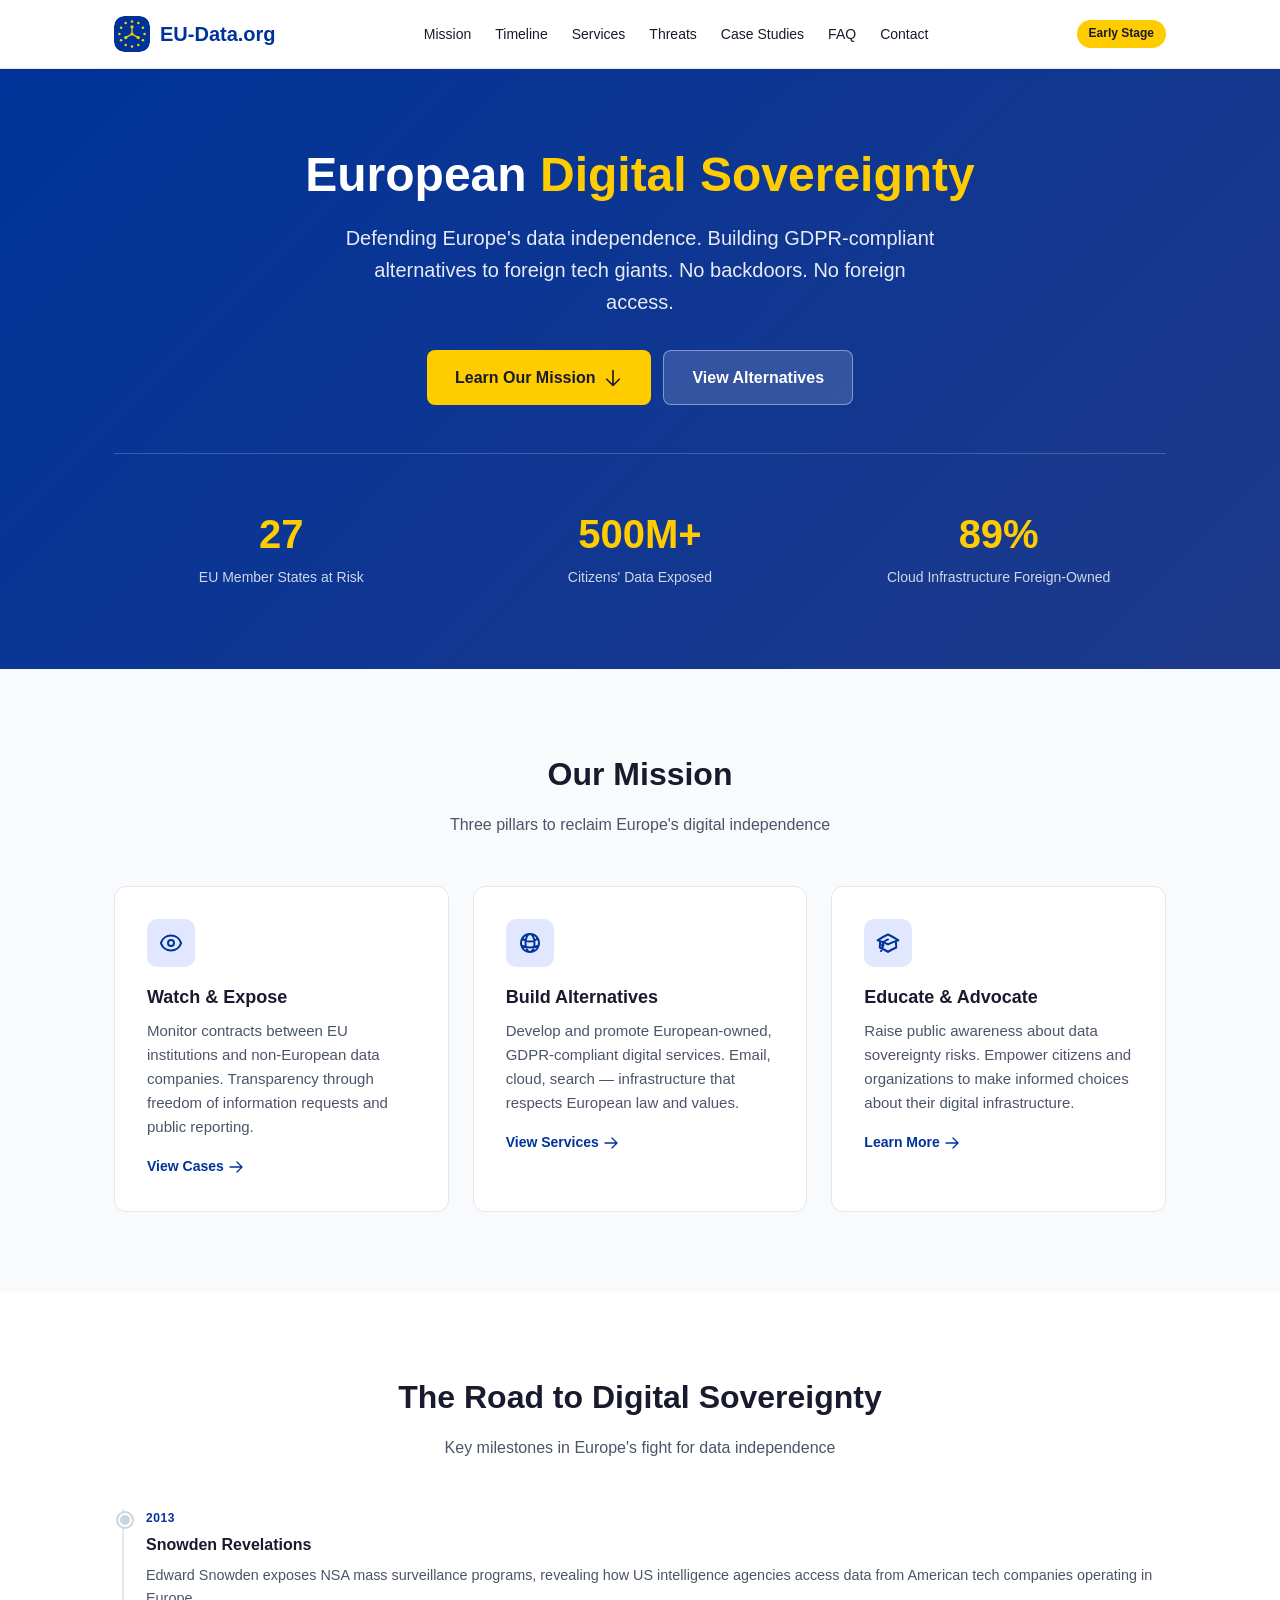
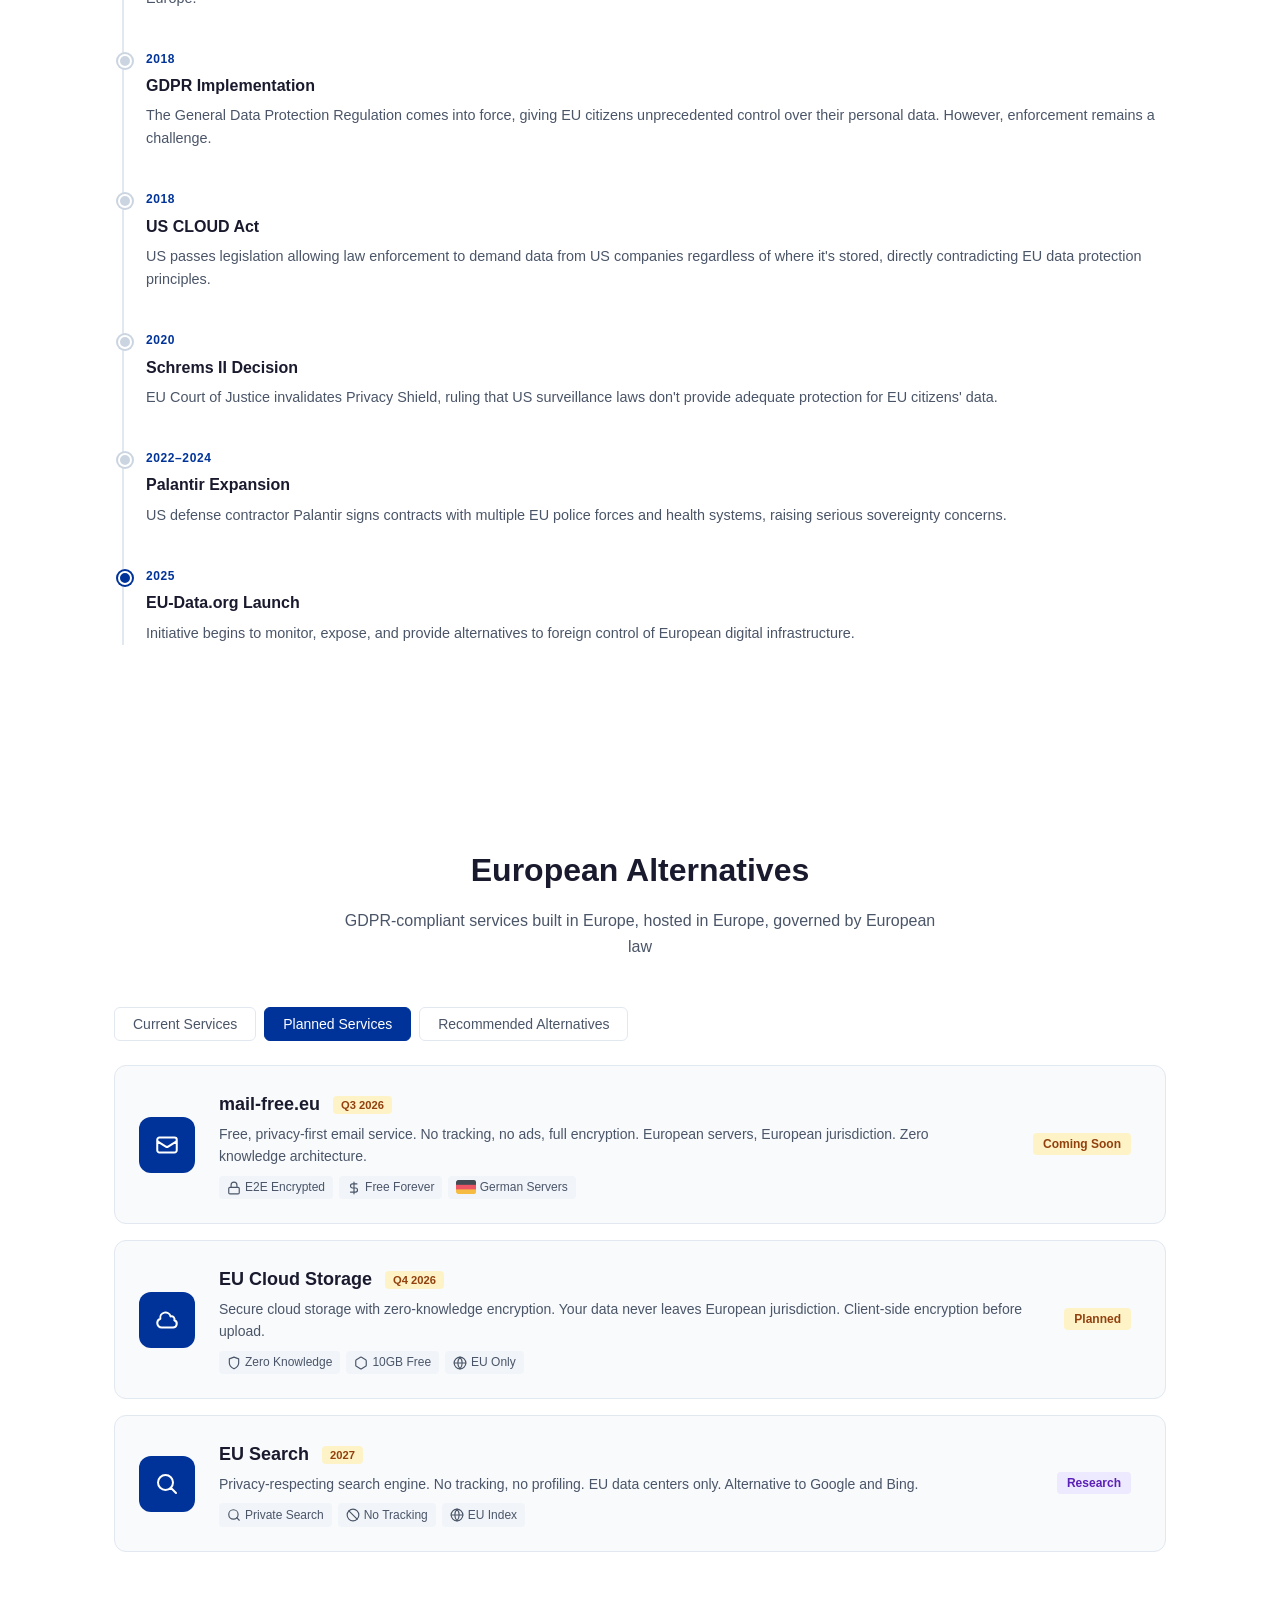
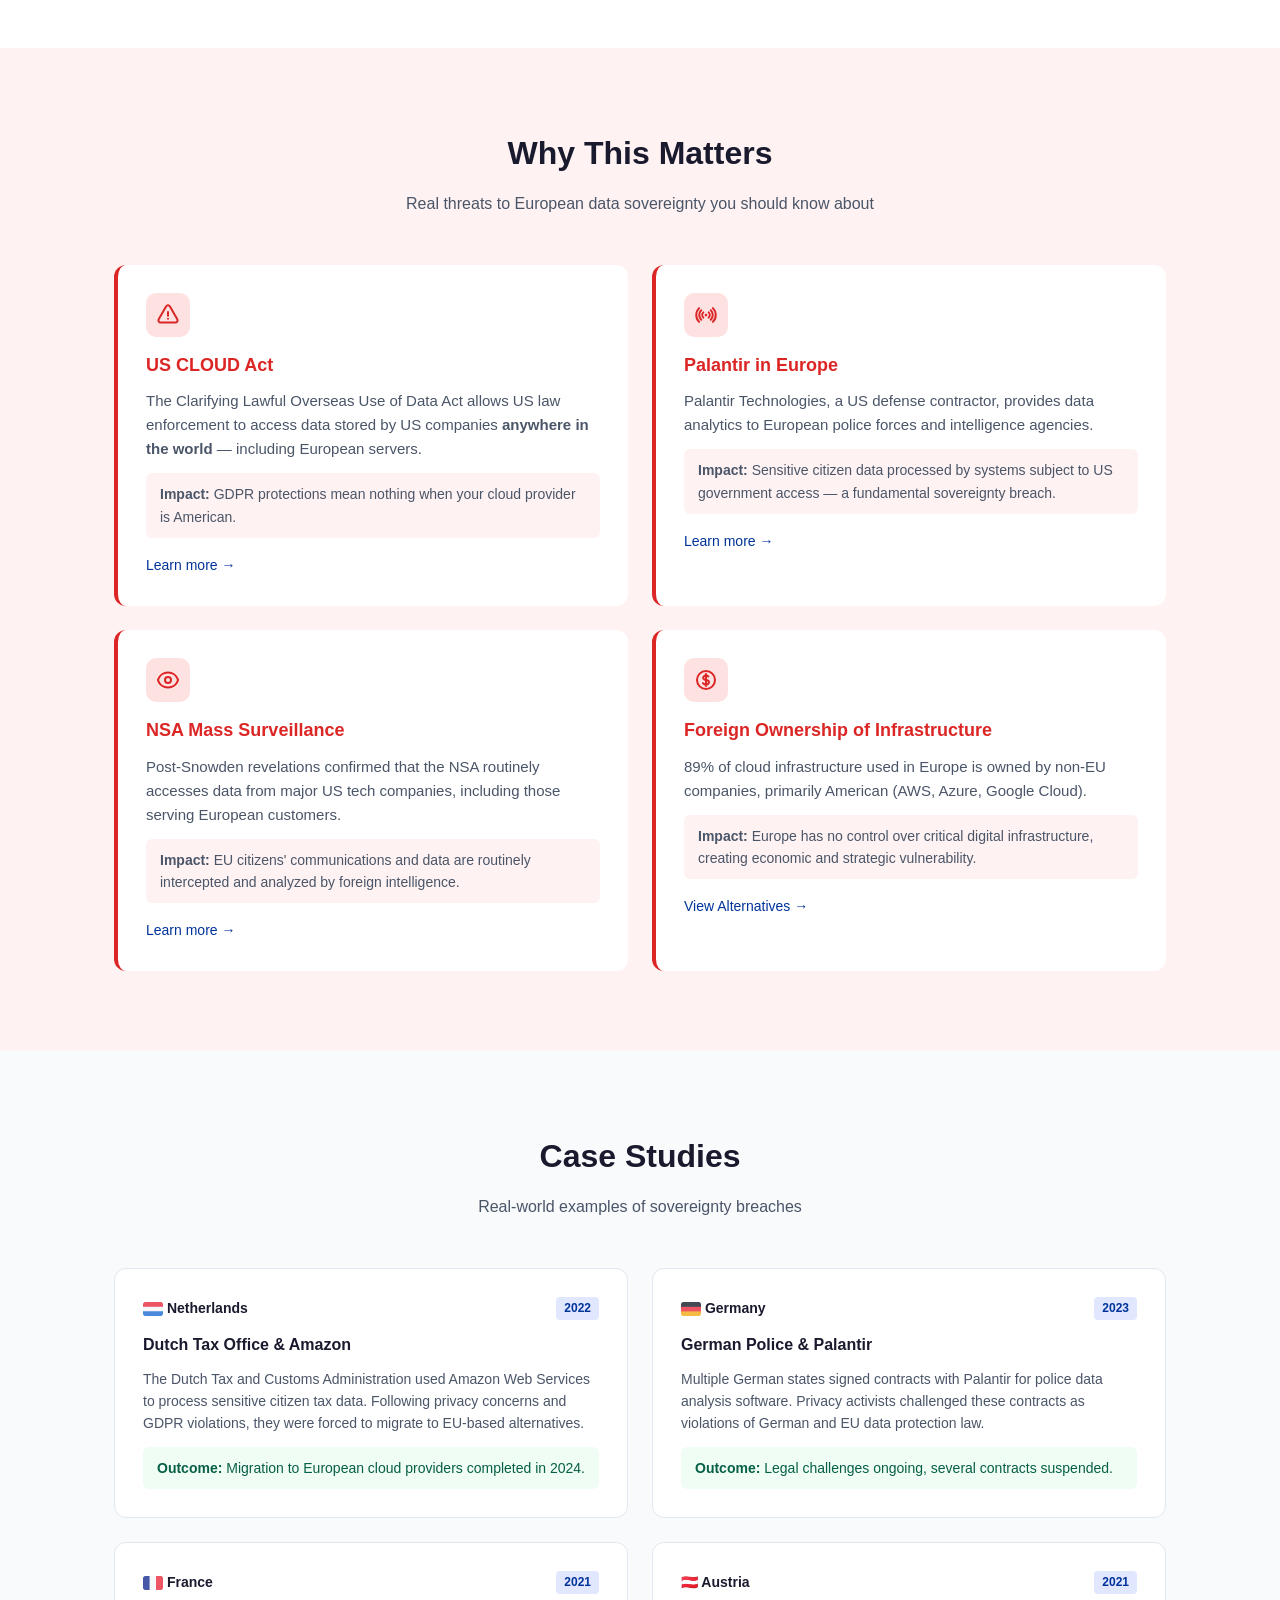
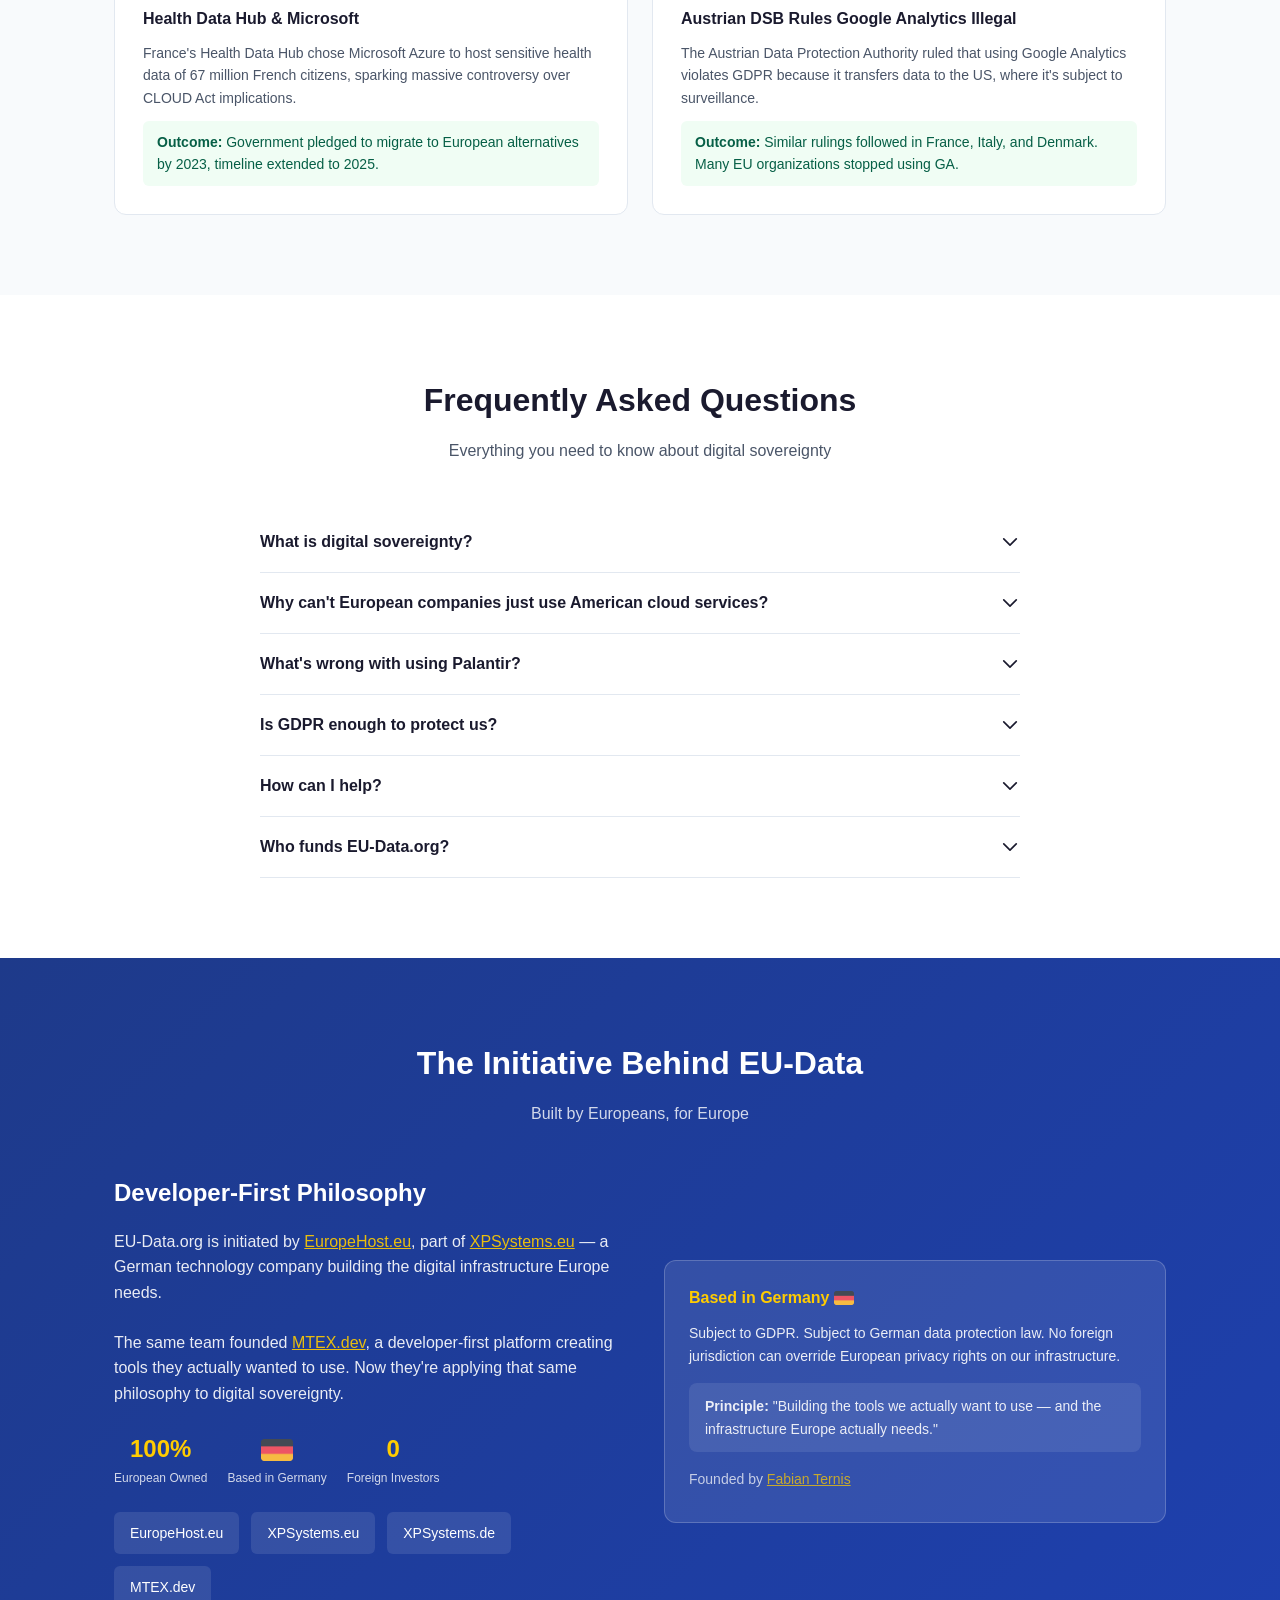
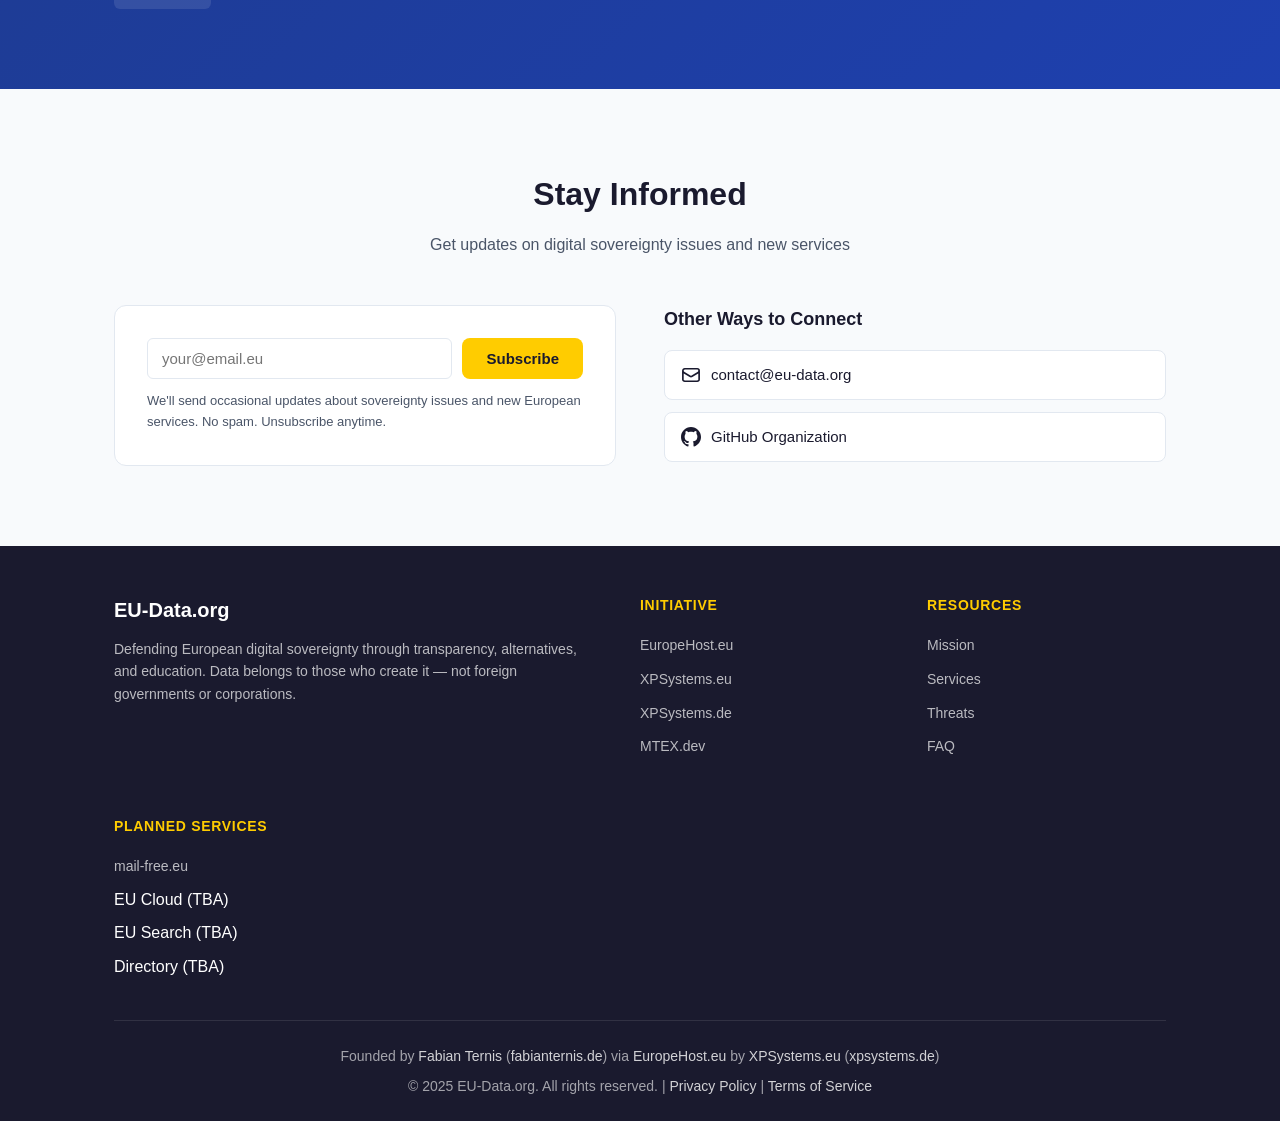
==== index.html @ 695f2939 "more flag- and emoji(now svg)-enhancements ..." ====
<!DOCTYPE html>
<html lang="en">
<head>
    <meta charset="UTF-8">
    <meta name="viewport" content="width=device-width, initial-scale=1.0">
    <title>EU-Data.org — European Digital Sovereignty</title>
    <meta name="description" content="Defending Europe's digital sovereignty. Building GDPR-compliant alternatives to foreign tech giants.">

    <!-- Favicons & Manifest -->
    <link rel="icon" type="image/x-icon" href="/assets/img/favicon.ico">
    <link rel="icon" type="image/png" sizes="16x16" href="/assets/img/favicon-16x16.png">
    <link rel="icon" type="image/png" sizes="32x32" href="/assets/img/favicon-32x32.png">
    <link rel="apple-touch-icon" href="/assets/img/apple-touch-icon.png">
    <link rel="manifest" href="/site.webmanifest">
    <meta name="theme-color" content="#003399">

    <!-- Styles -->
    <link rel="stylesheet" href="/assets/css/styles.css">
</head>
<body>

    <!-- Header -->
    <header id="header">
        <div class="container header-inner">
            <a href="/" class="logo">
                <div class="logo-icon">
                    <img src="/assets/img/icon.svg" alt="EU-Data.org logo" width="36" height="36">
                </div>
                <span>EU-Data.org</span>
            </a>

            <nav class="nav" id="nav">
                <ul class="nav-list">
                    <li><a href="#mission">Mission</a></li>
                    <li><a href="#timeline">Timeline</a></li>
                    <li><a href="#services">Services</a></li>
                    <li><a href="#threats">Threats</a></li>
                    <li><a href="#cases">Case Studies</a></li>
                    <li><a href="#faq">FAQ</a></li>
                    <li><a href="#contact">Contact</a></li>
                </ul>
            </nav>

            <div class="header-actions">
                <span class="header-badge">Early Stage</span>
                <button class="menu-toggle" id="menuToggle" aria-label="Toggle menu">
                    <span></span><span></span><span></span>
                </button>
            </div>
        </div>
    </header>

    <!-- Hero -->
    <section class="hero">
        <div class="container">
            <h1>European <span>Digital Sovereignty</span></h1>
            <p class="hero-subtitle">Defending Europe's data independence. Building GDPR-compliant alternatives to foreign tech giants. No backdoors. No foreign access.</p>
            <div class="hero-cta-group">
                <a href="#mission" class="btn btn-primary btn-lg">
                    Learn Our Mission
                    <svg xmlns="http://www.w3.org/2000/svg" fill="none" viewBox="0 0 24 24" stroke-width="2" stroke="currentColor" width="20" height="20">
                        <path stroke-linecap="round" stroke-linejoin="round" d="M19.5 13.5L12 21m0 0l-7.5-7.5M12 21V3" />
                    </svg>
                </a>
                <a href="#services" class="btn btn-secondary btn-lg">View Alternatives</a>
            </div>
            <div class="stats">
                <div class="stat-item">
                    <div class="stat-number" data-value="27" data-suffix="">27</div>
                    <div class="stat-label">EU Member States at Risk</div>
                </div>
                <div class="stat-item">
                    <div class="stat-number" data-value="500" data-suffix="M+">500M+</div>
                    <div class="stat-label">Citizens' Data Exposed</div>
                </div>
                <div class="stat-item">
                    <div class="stat-number" data-value="89" data-suffix="%">89%</div>
                    <div class="stat-label">Cloud Infrastructure Foreign-Owned</div>
                </div>
            </div>
        </div>
    </section>

    <!-- Mission -->
    <section id="mission" class="section">
        <div class="container">
            <div class="section-header">
                <h2>Our Mission</h2>
                <p>Three pillars to reclaim Europe's digital independence</p>
            </div>
            <div class="mission-grid">
                <div class="mission-card">
                    <div class="mission-icon">
                        <svg xmlns="http://www.w3.org/2000/svg" fill="none" viewBox="0 0 24 24" stroke-width="2" stroke="currentColor" width="24" height="24">
                            <path stroke-linecap="round" stroke-linejoin="round" d="M2.036 12.322a1.012 1.012 0 010-.639C3.423 7.51 7.36 4.5 12 4.5c4.638 0 8.573 3.007 9.963 7.178.07.207.07.431 0 .639C20.577 16.49 16.64 19.5 12 19.5c-4.638 0-8.573-3.007-9.963-7.178z" />
                            <path stroke-linecap="round" stroke-linejoin="round" d="M15 12a3 3 0 11-6 0 3 3 0 016 0z" />
                        </svg>
                    </div>
                    <h3>Watch &amp; Expose</h3>
                    <p>Monitor contracts between EU institutions and non-European data companies. Transparency through freedom of information requests and public reporting.</p>
                    <a href="#cases" class="card-link">View Cases <svg xmlns="http://www.w3.org/2000/svg" fill="none" viewBox="0 0 24 24" stroke-width="2" stroke="currentColor" width="16" height="16"><path stroke-linecap="round" stroke-linejoin="round" d="M13.5 4.5L21 12m0 0l-7.5 7.5M21 12H3" /></svg></a>
                </div>
                <div class="mission-card">
                    <div class="mission-icon">
                        <svg xmlns="http://www.w3.org/2000/svg" fill="none" viewBox="0 0 24 24" stroke-width="2" stroke="currentColor" width="24" height="24">
                            <path stroke-linecap="round" stroke-linejoin="round" d="M12 21a9.004 9.004 0 008.716-6.747M12 21a9.004 9.004 0 01-8.716-6.747M12 21c2.485 0 4.5-4.03 4.5-9S14.485 3 12 3m0 18c-2.485 0-4.5-4.03-4.5-9S9.515 3 12 3m0 0a8.997 8.997 0 017.843 4.582M12 3a8.997 8.997 0 00-7.843 4.582m15.686 0A11.953 11.953 0 0112 10.5c-2.998 0-5.74-1.1-7.843-2.918m15.686 0A8.959 8.959 0 0121 12c0 .778-.099 1.533-.284 2.253m0 0A17.919 17.919 0 0112 16.5c-3.162 0-6.133-.815-8.716-2.247m0 0A9.015 9.015 0 013 12c0-1.605.42-3.113 1.157-4.418" />
                        </svg>
                    </div>
                    <h3>Build Alternatives</h3>
                    <p>Develop and promote European-owned, GDPR-compliant digital services. Email, cloud, search — infrastructure that respects European law and values.</p>
                    <a href="#services" class="card-link">View Services <svg xmlns="http://www.w3.org/2000/svg" fill="none" viewBox="0 0 24 24" stroke-width="2" stroke="currentColor" width="16" height="16"><path stroke-linecap="round" stroke-linejoin="round" d="M13.5 4.5L21 12m0 0l-7.5 7.5M21 12H3" /></svg></a>
                </div>
                <div class="mission-card">
                    <div class="mission-icon">
                        <svg xmlns="http://www.w3.org/2000/svg" fill="none" viewBox="0 0 24 24" stroke-width="2" stroke="currentColor" width="24" height="24">
                            <path stroke-linecap="round" stroke-linejoin="round" d="M4.26 10.147a60.436 60.436 0 00-.491 6.347A48.627 48.627 0 0112 20.904a48.627 48.627 0 018.232-4.41 60.46 60.46 0 00-.491-6.347m-15.482 0a50.57 50.57 0 00-2.658-.813A59.905 59.905 0 0112 3.493a59.902 59.902 0 0110.399 5.84c-.896.248-1.783.52-2.658.814m-15.482 0A50.697 50.697 0 0112 13.489a50.702 50.702 0 017.74-3.342M6.75 15a.75.75 0 100-1.5.75.75 0 000 1.5zm0 0v-3.675A55.378 55.378 0 0112 8.443m-7.007 11.55A5.981 5.981 0 006.75 15.75v-1.5" />
                        </svg>
                    </div>
                    <h3>Educate &amp; Advocate</h3>
                    <p>Raise public awareness about data sovereignty risks. Empower citizens and organizations to make informed choices about their digital infrastructure.</p>
                    <a href="#faq" class="card-link">Learn More <svg xmlns="http://www.w3.org/2000/svg" fill="none" viewBox="0 0 24 24" stroke-width="2" stroke="currentColor" width="16" height="16"><path stroke-linecap="round" stroke-linejoin="round" d="M13.5 4.5L21 12m0 0l-7.5 7.5M21 12H3" /></svg></a>
                </div>
            </div>
        </div>
    </section>

    <!-- Timeline -->
    <section id="timeline" class="section section-alt">
        <div class="container">
            <div class="section-header">
                <h2>The Road to Digital Sovereignty</h2>
                <p>Key milestones in Europe's fight for data independence</p>
            </div>
            <div class="timeline">
                <div class="timeline-item">
                    <div class="timeline-marker"></div>
                    <div class="timeline-content">
                        <div class="timeline-date">2013</div>
                        <h3>Snowden Revelations</h3>
                        <p>Edward Snowden exposes NSA mass surveillance programs, revealing how US intelligence agencies access data from American tech companies operating in Europe.</p>
                    </div>
                </div>
                <div class="timeline-item">
                    <div class="timeline-marker"></div>
                    <div class="timeline-content">
                        <div class="timeline-date">2018</div>
                        <h3>GDPR Implementation</h3>
                        <p>The General Data Protection Regulation comes into force, giving EU citizens unprecedented control over their personal data. However, enforcement remains a challenge.</p>
                    </div>
                </div>
                <div class="timeline-item">
                    <div class="timeline-marker"></div>
                    <div class="timeline-content">
                        <div class="timeline-date">2018</div>
                        <h3>US CLOUD Act</h3>
                        <p>US passes legislation allowing law enforcement to demand data from US companies regardless of where it's stored, directly contradicting EU data protection principles.</p>
                    </div>
                </div>
                <div class="timeline-item">
                    <div class="timeline-marker"></div>
                    <div class="timeline-content">
                        <div class="timeline-date">2020</div>
                        <h3>Schrems II Decision</h3>
                        <p>EU Court of Justice invalidates Privacy Shield, ruling that US surveillance laws don't provide adequate protection for EU citizens' data.</p>
                    </div>
                </div>
                <div class="timeline-item">
                    <div class="timeline-marker"></div>
                    <div class="timeline-content">
                        <div class="timeline-date">2022–2024</div>
                        <h3>Palantir Expansion</h3>
                        <p>US defense contractor Palantir signs contracts with multiple EU police forces and health systems, raising serious sovereignty concerns.</p>
                    </div>
                </div>
                <div class="timeline-item">
                    <div class="timeline-marker active"></div>
                    <div class="timeline-content">
                        <div class="timeline-date">2025</div>
                        <h3>EU-Data.org Launch</h3>
                        <p>Initiative begins to monitor, expose, and provide alternatives to foreign control of European digital infrastructure.</p>
                    </div>
                </div>
            </div>
        </div>
    </section>

    <!-- Services -->
    <section id="services" class="section services">
        <div class="container">
            <div class="section-header">
                <h2>European Alternatives</h2>
                <p>GDPR-compliant services built in Europe, hosted in Europe, governed by European law</p>
            </div>

            <div class="service-tabs">
                <button class="tab-btn" data-tab="current">Current Services</button>
                <button class="tab-btn active" data-tab="planned">Planned Services</button>
                <button class="tab-btn" data-tab="directory">Recommended Alternatives</button>
            </div>

            <div class="tab-content" id="current">
                <div class="service-item">
                    <div class="service-icon">
                        <svg xmlns="http://www.w3.org/2000/svg" fill="none" viewBox="0 0 24 24" stroke-width="2" stroke="currentColor" width="24" height="24">
                            <path stroke-linecap="round" stroke-linejoin="round" d="M9 12h3.75M9 15h3.75M9 18h3.75m3 .75H18a2.25 2.25 0 002.25-2.25V6.108c0-1.135-.845-2.098-1.976-2.192a48.424 48.424 0 00-1.123-.08m-5.801 0c-.065.21-.1.433-.1.664 0 .414.336.75.75.75h4.5a.75.75 0 00.75-.75 2.25 2.25 0 00-.1-.664m-5.8 0A2.251 2.251 0 0113.5 2.25H15c1.012 0 1.867.668 2.15 1.586m-5.8 0c-.376.023-.75.05-1.124.08C9.095 4.01 8.25 4.973 8.25 6.108V8.25m0 0H4.875c-.621 0-1.125.504-1.125 1.125v11.25c0 .621.504 1.125 1.125 1.125h9.75c.621 0 1.125-.504 1.125-1.125V9.375c0-.621-.504-1.125-1.125-1.125H8.25zM6.75 12h.008v.008H6.75V12zm0 3h.008v.008H6.75V15zm0 3h.008v.008H6.75V18z" />
                        </svg>
                    </div>
                    <div class="service-content">
                        <h3>Data Sovereignty Directory <span class="badge badge-success">Active</span></h3>
                        <p>Curated list of European-owned digital services. Find alternatives you can trust. Regular audits and compliance verification.</p>
                        <div class="service-features">
                            <span class="feature-tag"><span data-icon="eu" data-label="EU-Based"></span></span>
                            <span class="feature-tag"><span data-icon="check" data-label="GDPR Compliant"></span></span>
                            <span class="feature-tag"><span data-icon="verified" data-label="Verified"></span></span>
                        </div>
                    </div>
                    <div class="service-status"><span class="status-badge status-active">In Development</span></div>
                </div>
            </div>

            <div class="tab-content active" id="planned">
                <div class="service-item">
                    <div class="service-icon">
                        <svg xmlns="http://www.w3.org/2000/svg" fill="none" viewBox="0 0 24 24" stroke-width="2" stroke="currentColor" width="24" height="24">
                            <path stroke-linecap="round" stroke-linejoin="round" d="M21.75 6.75v10.5a2.25 2.25 0 01-2.25 2.25h-15a2.25 2.25 0 01-2.25-2.25V6.75m19.5 0A2.25 2.25 0 0019.5 4.5h-15a2.25 2.25 0 00-2.25 2.25m19.5 0v.243a2.25 2.25 0 01-1.07 1.916l-7.5 4.615a2.25 2.25 0 01-2.36 0L3.32 8.91a2.25 2.25 0 01-1.07-1.916V6.75" />
                        </svg>
                    </div>
                    <div class="service-content">
                        <h3>mail-free.eu <span class="badge badge-warning">Q3 2026</span></h3>
                        <p>Free, privacy-first email service. No tracking, no ads, full encryption. European servers, European jurisdiction. Zero knowledge architecture.</p>
                        <div class="service-features">
                            <span class="feature-tag"><span data-icon="lock" data-label="E2E Encrypted"></span></span>
                            <span class="feature-tag"><span data-icon="free" data-label="Free Forever"></span></span>
                            <span class="feature-tag"><img src="/assets/img/flags/de.png" alt="Germany" class="flag-icon"> German Servers</span>
                        </div>
                    </div>
                    <div class="service-status"><span class="status-badge status-planned">Coming Soon</span></div>
                </div>
                <div class="service-item">
                    <div class="service-icon">
                        <svg xmlns="http://www.w3.org/2000/svg" fill="none" viewBox="0 0 24 24" stroke-width="2" stroke="currentColor" width="24" height="24">
                            <path stroke-linecap="round" stroke-linejoin="round" d="M2.25 15a4.5 4.5 0 004.5 4.5H18a3.75 3.75 0 001.332-7.257 3 3 0 00-3.758-3.848 5.25 5.25 0 00-10.233 2.33A4.502 4.502 0 002.25 15z" />
                        </svg>
                    </div>
                    <div class="service-content">
                        <h3>EU Cloud Storage <span class="badge badge-warning">Q4 2026</span></h3>
                        <p>Secure cloud storage with zero-knowledge encryption. Your data never leaves European jurisdiction. Client-side encryption before upload.</p>
                        <div class="service-features">
                            <span class="feature-tag"><span data-icon="shield" data-label="Zero Knowledge"></span></span>
                            <span class="feature-tag"><span data-icon="box" data-label="10GB Free"></span></span>
                            <span class="feature-tag"><span data-icon="eu" data-label="EU Only"></span></span>
                        </div>
                    </div>
                    <div class="service-status"><span class="status-badge status-planned">Planned</span></div>
                </div>
                <div class="service-item">
                    <div class="service-icon">
                        <svg xmlns="http://www.w3.org/2000/svg" fill="none" viewBox="0 0 24 24" stroke-width="2" stroke="currentColor" width="24" height="24">
                            <path stroke-linecap="round" stroke-linejoin="round" d="M21 21l-5.197-5.197m0 0A7.5 7.5 0 105.196 5.196a7.5 7.5 0 0010.607 10.607z" />
                        </svg>
                    </div>
                    <div class="service-content">
                        <h3>EU Search <span class="badge badge-warning">2027</span></h3>
                        <p>Privacy-respecting search engine. No tracking, no profiling. EU data centers only. Alternative to Google and Bing.</p>
                        <div class="service-features">
                            <span class="feature-tag"><span data-icon="search" data-label="Private Search"></span></span>
                            <span class="feature-tag"><span data-icon="notrack" data-label="No Tracking"></span></span>
                            <span class="feature-tag"><span data-icon="globe" data-label="EU Index"></span></span>
                        </div>
                    </div>
                    <div class="service-status"><span class="status-badge status-research">Research</span></div>
                </div>
            </div>

            <div class="tab-content" id="directory">
                <div class="alternatives-intro"><p>While we build our own services, these European alternatives are already available:</p></div>
                <div class="alternatives-grid">
                    <div class="alternative-card">
                        <h4>Email</h4>
                        <ul>
                            <li><a href="https://mailbox.org/" target="_blank" rel="noopener noreferrer">Mailbox.org</a> <img src="/assets/img/flags/de.png" alt="Germany" class="flag-icon"></li>
                            <li><a href="https://posteo.de/" target="_blank" rel="noopener noreferrer">Posteo</a> <img src="/assets/img/flags/de.png" alt="Germany" class="flag-icon"></li>
                            <li><a href="https://tutanota.com/" target="_blank" rel="noopener noreferrer">Tutanota</a> <img src="/assets/img/flags/de.png" alt="Germany" class="flag-icon"></li>
                        </ul>
                    </div>
                    <div class="alternative-card">
                        <h4>Cloud Storage</h4>
                        <ul>
                            <li><a href="https://nextcloud.com/" target="_blank" rel="noopener noreferrer">Nextcloud</a> <img src="/assets/img/flags/de.png" alt="Germany" class="flag-icon"></li>
                            <li><a href="https://tresorit.com/" target="_blank" rel="noopener noreferrer">Tresorit</a> 🇨🇭</li>
                            <li><a href="https://www.luckycloud.de/" target="_blank" rel="noopener noreferrer">luckycloud</a> <img src="/assets/img/flags/de.png" alt="Germany" class="flag-icon"></li>
                        </ul>
                    </div>
                    <div class="alternative-card">
                        <h4>Search</h4>
                        <ul>
                            <li><a href="https://qwant.com/" target="_blank" rel="noopener noreferrer">Qwant</a> <img src="/assets/img/flags/fr.png" alt="France" class="flag-icon"></li>
                            <li><a href="https://metager.de/" target="_blank" rel="noopener noreferrer">MetaGer</a> <img src="/assets/img/flags/de.png" alt="Germany" class="flag-icon"></li>
                            <li><a href="https://swisscows.com/" target="_blank" rel="noopener noreferrer">Swisscows</a> 🇨🇭</li>
                        </ul>
                    </div>
                    <div class="alternative-card">
                        <h4>Messaging</h4>
                        <ul>
                            <li><a href="https://threema.ch/" target="_blank" rel="noopener noreferrer">Threema</a> 🇨🇭</li>
                            <li><a href="https://element.io/" target="_blank" rel="noopener noreferrer">Element</a> <img src="/assets/img/flags/gb.png" alt="UK" class="flag-icon"></li>
                            <li><a href="https://wire.com/" target="_blank" rel="noopener noreferrer">Wire</a> 🇨🇭</li>
                        </ul>
                    </div>
                </div>
            </div>
        </div>
    </section>

    <!-- Threats -->
    <section id="threats" class="section section-danger">
        <div class="container">
            <div class="section-header">
                <h2>Why This Matters</h2>
                <p>Real threats to European data sovereignty you should know about</p>
            </div>
            <div class="threats-grid">
                <div class="threat-card">
                    <div class="threat-icon">
                        <svg xmlns="http://www.w3.org/2000/svg" fill="none" viewBox="0 0 24 24" stroke-width="2" stroke="currentColor" width="24" height="24">
                            <path stroke-linecap="round" stroke-linejoin="round" d="M12 9v3.75m-9.303 3.376c-.866 1.5.217 3.374 1.948 3.374h14.71c1.73 0 2.813-1.874 1.948-3.374L13.949 3.378c-.866-1.5-3.032-1.5-3.898 0L2.697 16.126zM12 15.75h.007v.008H12v-.008z" />
                        </svg>
                    </div>
                    <h3>US CLOUD Act</h3>
                    <p>The Clarifying Lawful Overseas Use of Data Act allows US law enforcement to access data stored by US companies <strong>anywhere in the world</strong> — including European servers.</p>
                    <div class="threat-impact"><strong>Impact:</strong> GDPR protections mean nothing when your cloud provider is American.</div>
                    <a href="https://en.wikipedia.org/wiki/CLOUD_Act" target="_blank" rel="noopener noreferrer" class="threat-link">Learn more →</a>
                </div>
                <div class="threat-card">
                    <div class="threat-icon">
                        <svg xmlns="http://www.w3.org/2000/svg" fill="none" viewBox="0 0 24 24" stroke-width="2" stroke="currentColor" width="24" height="24">
                            <path stroke-linecap="round" stroke-linejoin="round" d="M9.348 14.651a3.75 3.75 0 010-5.303m5.304 0a3.75 3.75 0 010 5.303m-7.425 2.122a6.75 6.75 0 010-9.546m9.546 0a6.75 6.75 0 010 9.546M5.106 18.894c-3.808-3.808-3.808-9.98 0-13.789m13.788 0c3.808 3.808 3.808 9.981 0 13.79M12 12h.008v.007H12V12zm.375 0a.375.375 0 11-.75 0 .375.375 0 01.75 0z" />
                        </svg>
                    </div>
                    <h3>Palantir in Europe</h3>
                    <p>Palantir Technologies, a US defense contractor, provides data analytics to European police forces and intelligence agencies.</p>
                    <div class="threat-impact"><strong>Impact:</strong> Sensitive citizen data processed by systems subject to US government access — a fundamental sovereignty breach.</div>
                    <a href="https://en.wikipedia.org/wiki/Palantir_Technologies" target="_blank" rel="noopener noreferrer" class="threat-link">Learn more →</a>
                </div>
                <div class="threat-card">
                    <div class="threat-icon">
                        <svg xmlns="http://www.w3.org/2000/svg" fill="none" viewBox="0 0 24 24" stroke-width="2" stroke="currentColor" width="24" height="24">
                            <path stroke-linecap="round" stroke-linejoin="round" d="M2.036 12.322a1.012 1.012 0 010-.639C3.423 7.51 7.36 4.5 12 4.5c4.638 0 8.573 3.007 9.963 7.178.07.207.07.431 0 .639C20.577 16.49 16.64 19.5 12 19.5c-4.638 0-8.573-3.007-9.963-7.178z" /><path stroke-linecap="round" stroke-linejoin="round" d="M15 12a3 3 0 11-6 0 3 3 0 016 0z" />
                        </svg>
                    </div>
                    <h3>NSA Mass Surveillance</h3>
                    <p>Post-Snowden revelations confirmed that the NSA routinely accesses data from major US tech companies, including those serving European customers.</p>
                    <div class="threat-impact"><strong>Impact:</strong> EU citizens' communications and data are routinely intercepted and analyzed by foreign intelligence.</div>
                    <a href="https://en.wikipedia.org/wiki/Global_surveillance_disclosures_(2013%E2%80%93present)" target="_blank" rel="noopener noreferrer" class="threat-link">Learn more →</a>
                </div>
                <div class="threat-card">
                    <div class="threat-icon">
                        <svg xmlns="http://www.w3.org/2000/svg" fill="none" viewBox="0 0 24 24" stroke-width="2" stroke="currentColor" width="24" height="24">
                            <path stroke-linecap="round" stroke-linejoin="round" d="M12 6v12m-3-2.818l.879.659c1.171.879 3.07.879 4.242 0 1.172-.879 1.172-2.303 0-3.182C13.536 12.219 12.768 12 12 12c-.725 0-1.45-.22-2.003-.659-1.106-.879-1.106-2.303 0-3.182s2.9-.879 4.006 0l.415.33M21 12a9 9 0 11-18 0 9 9 0 0118 0z" />
                        </svg>
                    </div>
                    <h3>Foreign Ownership of Infrastructure</h3>
                    <p>89% of cloud infrastructure used in Europe is owned by non-EU companies, primarily American (AWS, Azure, Google Cloud).</p>
                    <div class="threat-impact"><strong>Impact:</strong> Europe has no control over critical digital infrastructure, creating economic and strategic vulnerability.</div>
                    <a href="#services" class="threat-link">View Alternatives →</a>
                </div>
            </div>
        </div>
    </section>

    <!-- Case Studies -->
    <section id="cases" class="section">
        <div class="container">
            <div class="section-header">
                <h2>Case Studies</h2>
                <p>Real-world examples of sovereignty breaches</p>
            </div>
            <div class="cases-grid">
                <div class="case-card">
                    <div class="case-header">
                        <span class="case-country"><img src="/assets/img/flags/nl.png" alt="Netherlands" class="flag-icon"> Netherlands</span>
                        <span class="case-year">2022</span>
                    </div>
                    <h3>Dutch Tax Office &amp; Amazon</h3>
                    <p>The Dutch Tax and Customs Administration used Amazon Web Services to process sensitive citizen tax data. Following privacy concerns and GDPR violations, they were forced to migrate to EU-based alternatives.</p>
                    <div class="case-outcome"><strong>Outcome:</strong> Migration to European cloud providers completed in 2024.</div>
                </div>
                <div class="case-card">
                    <div class="case-header">
                        <span class="case-country"><img src="/assets/img/flags/de.png" alt="Germany" class="flag-icon"> Germany</span>
                        <span class="case-year">2023</span>
                    </div>
                    <h3>German Police &amp; Palantir</h3>
                    <p>Multiple German states signed contracts with Palantir for police data analysis software. Privacy activists challenged these contracts as violations of German and EU data protection law.</p>
                    <div class="case-outcome"><strong>Outcome:</strong> Legal challenges ongoing, several contracts suspended.</div>
                </div>
                <div class="case-card">
                    <div class="case-header">
                        <span class="case-country"><img src="/assets/img/flags/fr.png" alt="France" class="flag-icon"> France</span>
                        <span class="case-year">2021</span>
                    </div>
                    <h3>Health Data Hub &amp; Microsoft</h3>
                    <p>France's Health Data Hub chose Microsoft Azure to host sensitive health data of 67 million French citizens, sparking massive controversy over CLOUD Act implications.</p>
                    <div class="case-outcome"><strong>Outcome:</strong> Government pledged to migrate to European alternatives by 2023, timeline extended to 2025.</div>
                </div>
                <div class="case-card">
                    <div class="case-header">
                        <span class="case-country">🇦🇹 Austria</span>
                        <span class="case-year">2021</span>
                    </div>
                    <h3>Austrian DSB Rules Google Analytics Illegal</h3>
                    <p>The Austrian Data Protection Authority ruled that using Google Analytics violates GDPR because it transfers data to the US, where it's subject to surveillance.</p>
                    <div class="case-outcome"><strong>Outcome:</strong> Similar rulings followed in France, Italy, and Denmark. Many EU organizations stopped using GA.</div>
                </div>
            </div>
        </div>
    </section>

    <!-- FAQ -->
    <section id="faq" class="section section-alt">
        <div class="container">
            <div class="section-header">
                <h2>Frequently Asked Questions</h2>
                <p>Everything you need to know about digital sovereignty</p>
            </div>
            <div class="faq-container">
                <div class="faq-item">
                    <button class="faq-question">What is digital sovereignty?
                        <svg xmlns="http://www.w3.org/2000/svg" fill="none" viewBox="0 0 24 24" stroke-width="2" stroke="currentColor" width="20" height="20"><path stroke-linecap="round" stroke-linejoin="round" d="M19.5 8.25l-7.5 7.5-7.5-7.5" /></svg>
                    </button>
                    <div class="faq-answer">
                        <p>Digital sovereignty means having control over your own digital infrastructure and data. For Europe, it means:</p>
                        <ul>
                            <li>European data stored on European servers under European law</li>
                            <li>Infrastructure owned and controlled by European companies</li>
                            <li>Protection from foreign surveillance and legal overreach</li>
                            <li>The ability to enforce European values and regulations without foreign interference</li>
                        </ul>
                    </div>
                </div>
                <div class="faq-item">
                    <button class="faq-question">Why can't European companies just use American cloud services?
                        <svg xmlns="http://www.w3.org/2000/svg" fill="none" viewBox="0 0 24 24" stroke-width="2" stroke="currentColor" width="20" height="20"><path stroke-linecap="round" stroke-linejoin="round" d="M19.5 8.25l-7.5 7.5-7.5-7.5" /></svg>
                    </button>
                    <div class="faq-answer">
                        <p>American cloud services subject European data to US law, specifically:</p>
                        <ul>
                            <li><strong>CLOUD Act:</strong> Allows US government to demand data from US companies regardless of where it's stored</li>
                            <li><strong>FISA Section 702:</strong> Permits warrantless surveillance of non-US persons</li>
                            <li><strong>Executive Order 12333:</strong> Authorizes broad intelligence collection outside US territory</li>
                        </ul>
                        <p>These laws directly contradict GDPR and European privacy rights. The EU Court of Justice has repeatedly ruled that US law doesn't provide adequate protection (Schrems I &amp; II decisions).</p>
                    </div>
                </div>
                <div class="faq-item">
                    <button class="faq-question">What's wrong with using Palantir?
                        <svg xmlns="http://www.w3.org/2000/svg" fill="none" viewBox="0 0 24 24" stroke-width="2" stroke="currentColor" width="20" height="20"><path stroke-linecap="round" stroke-linejoin="round" d="M19.5 8.25l-7.5 7.5-7.5-7.5" /></svg>
                    </button>
                    <div class="faq-answer">
                        <p>Palantir is a US defense contractor with deep ties to US intelligence agencies. Problems include:</p>
                        <ul>
                            <li>Subject to US jurisdiction and potential surveillance demands</li>
                            <li>Processes highly sensitive police and government data from EU citizens</li>
                            <li>Proprietary algorithms with no transparency or accountability</li>
                            <li>History of working closely with US intelligence agencies</li>
                            <li>Potential for backdoor access or data sharing with US government</li>
                        </ul>
                        <p>European police forces should use European software subject to European oversight.</p>
                    </div>
                </div>
                <div class="faq-item">
                    <button class="faq-question">Is GDPR enough to protect us?
                        <svg xmlns="http://www.w3.org/2000/svg" fill="none" viewBox="0 0 24 24" stroke-width="2" stroke="currentColor" width="20" height="20"><path stroke-linecap="round" stroke-linejoin="round" d="M19.5 8.25l-7.5 7.5-7.5-7.5" /></svg>
                    </button>
                    <div class="faq-answer">
                        <p>GDPR is necessary but not sufficient. While it provides strong privacy protections on paper, it cannot:</p>
                        <ul>
                            <li>Override US law when data is controlled by US companies</li>
                            <li>Prevent foreign intelligence surveillance</li>
                            <li>Guarantee European control of infrastructure</li>
                            <li>Protect against economic leverage by foreign tech companies</li>
                        </ul>
                        <p><strong>True sovereignty requires:</strong> European companies + European infrastructure + European law + GDPR enforcement.</p>
                    </div>
                </div>
                <div class="faq-item">
                    <button class="faq-question">How can I help?
                        <svg xmlns="http://www.w3.org/2000/svg" fill="none" viewBox="0 0 24 24" stroke-width="2" stroke="currentColor" width="20" height="20"><path stroke-linecap="round" stroke-linejoin="round" d="M19.5 8.25l-7.5 7.5-7.5-7.5" /></svg>
                    </button>
                    <div class="faq-answer">
                        <p>Several ways to support digital sovereignty:</p>
                        <ul>
                            <li><strong>Switch services:</strong> Use European alternatives for email, cloud, search</li>
                            <li><strong>Spread awareness:</strong> Share information about sovereignty risks</li>
                            <li><strong>Demand change:</strong> Ask your government to use European infrastructure</li>
                            <li><strong>Support European tech:</strong> Choose European companies when possible</li>
                            <li><strong>File FOI requests:</strong> Hold institutions accountable for data practices</li>
                        </ul>
                    </div>
                </div>
                <div class="faq-item">
                    <button class="faq-question">Who funds EU-Data.org?
                        <svg xmlns="http://www.w3.org/2000/svg" fill="none" viewBox="0 0 24 24" stroke-width="2" stroke="currentColor" width="20" height="20"><path stroke-linecap="round" stroke-linejoin="round" d="M19.5 8.25l-7.5 7.5-7.5-7.5" /></svg>
                    </button>
                    <div class="faq-answer">
                        <p>EU-Data.org is self-funded through <a href="https://xpsystems.eu/" target="_blank" rel="noopener noreferrer">XPSystems.eu</a>, a German technology company. We receive no government funding, no venture capital, and no foreign investment.</p>
                        <p>This ensures complete independence and alignment with our mission.</p>
                    </div>
                </div>
            </div>
        </div>
    </section>

    <!-- Initiative/About -->
    <section id="about" class="section section-blue initiative">
        <div class="container">
            <div class="section-header">
                <h2>The Initiative Behind EU-Data</h2>
                <p>Built by Europeans, for Europe</p>
            </div>
            <div class="initiative-content">
                <div class="initiative-text">
                    <h3>Developer-First Philosophy</h3>
                    <p>EU-Data.org is initiated by <a href="https://europehost.eu/" target="_blank" rel="noopener noreferrer" style="color:var(--eu-yellow)">EuropeHost.eu</a>, part of <a href="https://xpsystems.eu/" target="_blank" rel="noopener noreferrer" style="color:var(--eu-yellow)">XPSystems.eu</a> — a German technology company building the digital infrastructure Europe needs.</p>
                    <p>The same team founded <a href="https://mtex.dev/" target="_blank" rel="noopener noreferrer" style="color:var(--eu-yellow)">MTEX.dev</a>, a developer-first platform creating tools they actually wanted to use. Now they're applying that same philosophy to digital sovereignty.</p>
                    <div class="initiative-stats">
                        <div class="stat-box"><div class="stat-value">100%</div><div class="stat-desc">European Owned</div></div>
                        <div class="stat-box"><div class="stat-value"><img src="/assets/img/flags/de.png" alt="Germany" class="flag-icon flag-lg"></div><div class="stat-desc">Based in Germany</div></div>
                        <div class="stat-box"><div class="stat-value">0</div><div class="stat-desc">Foreign Investors</div></div>
                    </div>
                    <div class="initiative-links">
                        <a href="https://europehost.eu/" target="_blank" rel="noopener noreferrer">EuropeHost.eu</a>
                        <a href="https://xpsystems.eu/" target="_blank" rel="noopener noreferrer">XPSystems.eu</a>
                        <a href="https://xpsystems.de/" target="_blank" rel="noopener noreferrer">XPSystems.de</a>
                        <a href="https://mtex.dev/" target="_blank" rel="noopener noreferrer">MTEX.dev</a>
                    </div>
                </div>
                <div class="founder-card">
                    <h4>Based in Germany <img src="/assets/img/flags/de.png" alt="Germany" class="flag-icon"></h4>
                    <p>Subject to GDPR. Subject to German data protection law. No foreign jurisdiction can override European privacy rights on our infrastructure.</p>
                    <div class="founder-principle"><strong>Principle:</strong> "Building the tools we actually want to use — and the infrastructure Europe actually needs."</div>
                    <div class="founder-info"><p>Founded by <a href="https://fabian.ternis.eu/" target="_blank" rel="noopener noreferrer">Fabian Ternis</a></p></div>
                </div>
            </div>
        </div>
    </section>

    <!-- Contact/Newsletter -->
    <section id="contact" class="section">
        <div class="container">
            <div class="section-header">
                <h2>Stay Informed</h2>
                <p>Get updates on digital sovereignty issues and new services</p>
            </div>
            <div class="newsletter-container">
                <form class="newsletter-form" id="newsletterForm">
                    <div class="form-group">
                        <input type="email" id="email" placeholder="your@email.eu" required>
                        <button type="submit" class="btn btn-primary">Subscribe</button>
                    </div>
                    <p class="form-note">We'll send occasional updates about sovereignty issues and new European services. No spam. Unsubscribe anytime.</p>
                </form>
                <div class="contact-info">
                    <h3>Other Ways to Connect</h3>
                    <div class="contact-methods">
                        <a href="mailto:contact@eu-data.org" class="contact-method">
                            <svg xmlns="http://www.w3.org/2000/svg" fill="none" viewBox="0 0 24 24" stroke-width="2" stroke="currentColor" width="20" height="20">
                                <path stroke-linecap="round" stroke-linejoin="round" d="M21.75 6.75v10.5a2.25 2.25 0 01-2.25 2.25h-15a2.25 2.25 0 01-2.25-2.25V6.75m19.5 0A2.25 2.25 0 0019.5 4.5h-15a2.25 2.25 0 00-2.25 2.25m19.5 0v.243a2.25 2.25 0 01-1.07 1.916l-7.5 4.615a2.25 2.25 0 01-2.36 0L3.32 8.91a2.25 2.25 0 01-1.07-1.916V6.75" />
                            </svg>
                            contact@eu-data.org
                        </a>
                        <a href="https://github.com/eu-data-org" class="contact-method" target="_blank" rel="noopener noreferrer">
                            <svg width="20" height="20" viewBox="0 0 24 24" fill="currentColor"><path d="M12 0c-6.626 0-12 5.373-12 12 0 5.302 3.438 9.8 8.207 11.387.599.111.793-.261.793-.577v-2.234c-3.338.726-4.033-1.416-4.033-1.416-.546-1.387-1.333-1.756-1.333-1.756-1.089-.745.083-.729.083-.729 1.205.084 1.839 1.237 1.839 1.237 1.07 1.834 2.807 1.304 3.492.997.107-.775.418-1.305.762-1.604-2.665-.305-5.467-1.334-5.467-5.931 0-1.311.469-2.381 1.236-3.221-.124-.303-.535-1.524.117-3.176 0 0 1.008-.322 3.301 1.23.957-.266 1.983-.399 3.003-.404 1.02.005 2.047.138 3.006.404 2.291-1.552 3.297-1.23 3.297-1.23.653 1.653.242 2.874.118 3.176.77.84 1.235 1.911 1.235 3.221 0 4.609-2.807 5.624-5.479 5.921.43.372.823 1.102.823 2.222v3.293c0 .319.192.694.801.576 4.765-1.589 8.199-6.086 8.199-11.386 0-6.627-5.373-12-12-12z"/></svg>
                            GitHub Organization
                        </a>
                    </div>
                </div>
            </div>
        </div>
    </section>

    <!-- Footer -->
    <footer class="footer">
        <div class="container">
            <div class="footer-content">
                <div class="footer-brand">
                    <h3>EU-Data.org</h3>
                    <p>Defending European digital sovereignty through transparency, alternatives, and education. Data belongs to those who create it — not foreign governments or corporations.</p>
                </div>
                <div class="footer-links">
                    <h4>Initiative</h4>
                    <ul>
                        <li><a href="https://europehost.eu/" target="_blank" rel="noopener noreferrer">EuropeHost.eu</a></li>
                        <li><a href="https://xpsystems.eu/" target="_blank" rel="noopener noreferrer">XPSystems.eu</a></li>
                        <li><a href="https://xpsystems.de/" target="_blank" rel="noopener noreferrer">XPSystems.de</a></li>
                        <li><a href="https://mtex.dev/" target="_blank" rel="noopener noreferrer">MTEX.dev</a></li>
                    </ul>
                </div>
                <div class="footer-links">
                    <h4>Resources</h4>
                    <ul>
                        <li><a href="#mission">Mission</a></li>
                        <li><a href="#services">Services</a></li>
                        <li><a href="#threats">Threats</a></li>
                        <li><a href="#faq">FAQ</a></li>
                    </ul>
                </div>
                <div class="footer-links">
                    <h4>Planned Services</h4>
                    <ul>
                        <li><a href="https://mail-free.eu/" target="_blank" rel="noopener noreferrer">mail-free.eu</a></li>
                        <li>EU Cloud (TBA)</li>
                        <li>EU Search (TBA)</li>
                        <li>Directory (TBA)</li>
                    </ul>
                </div>
            </div>
            <div class="footer-bottom">
                <p>Founded by <a href="https://fabian.ternis.eu/" target="_blank" rel="noopener noreferrer">Fabian Ternis</a> (<a href="https://fabianternis.de/" target="_blank" rel="noopener noreferrer">fabianternis.de</a>) via <a href="https://europehost.eu/" target="_blank" rel="noopener noreferrer">EuropeHost.eu</a> by <a href="https://xpsystems.eu/" target="_blank" rel="noopener noreferrer">XPSystems.eu</a> (<a href="https://xpsystems.de/" target="_blank" rel="noopener noreferrer">xpsystems.de</a>)</p>
                <p class="footer-legal">© 2025 EU-Data.org. All rights reserved. | <a href="https://eu-data.org/privacy">Privacy Policy</a> | <a href="https://eu-data.org/terms">Terms of Service</a></p>
            </div>
        </div>
    </footer>

    <script src="/assets/js/svgs.js"></script>
    <script src="/assets/js/scripts.js"></script>
</body>
</html>
---- assets/css/styles.css ----
* {
    margin: 0;
    padding: 0;
    box-sizing: border-box;
}

:root {
    --eu-blue: #003399;
    --eu-yellow: #FFCC00;
    --text-dark: #1a1a2e;
    --text-muted: #4a5568;
    --bg-light: #f8fafc;
    --bg-white: #ffffff;
    --accent-red: #dc2626;
    --accent-green: #059669;
}

body {
    font-family: -apple-system, BlinkMacSystemFont, 'Segoe UI', Roboto, Oxygen, Ubuntu, sans-serif;
    line-height: 1.6;
    color: var(--text-dark);
    background: var(--bg-light);
}

.container {
    max-width: 1100px;
    margin: 0 auto;
    padding: 0 24px;
}

/* Header */
header {
    background: var(--bg-white);
    border-bottom: 1px solid #e2e8f0;
    padding: 16px 0;
    position: sticky;
    top: 0;
    z-index: 100;
    box-shadow: 0 1px 4px rgba(0,0,0,0.06);
}

.header-inner {
    display: flex;
    justify-content: space-between;
    align-items: center;
}

.logo {
    display: flex;
    align-items: center;
    gap: 10px;
    font-weight: 700;
    font-size: 1.25rem;
    color: var(--eu-blue);
    text-decoration: none;
}

.logo-icon {
    width: 36px;
    height: 36px;
    display: flex;
    align-items: center;
    justify-content: center;
    border-radius: 10px;
    overflow: hidden;
}

.logo-icon img {
    width: 36px;
    height: 36px;
    border-radius: 10px;
    display: block;
}

.header-badge {
    background: var(--eu-yellow);
    color: var(--text-dark);
    padding: 4px 12px;
    border-radius: 20px;
    font-size: 0.75rem;
    font-weight: 600;
}

/* Hero */
.hero {
    padding: 80px 0;
    background: linear-gradient(135deg, var(--eu-blue) 0%, #1e3a8a 100%);
    color: white;
    text-align: center;
}

.hero h1 {
    font-size: 3rem;
    font-weight: 800;
    margin-bottom: 20px;
    line-height: 1.1;
}

.hero h1 span {
    color: var(--eu-yellow);
}

.hero-subtitle {
    font-size: 1.25rem;
    opacity: 0.9;
    max-width: 600px;
    margin: 0 auto 32px;
}

.hero-cta {
    display: inline-flex;
    align-items: center;
    gap: 8px;
    background: var(--eu-yellow);
    color: var(--text-dark);
    padding: 14px 28px;
    border-radius: 8px;
    text-decoration: none;
    font-weight: 600;
    transition: transform 0.2s, box-shadow 0.2s;
}

.hero-cta:hover {
    transform: translateY(-2px);
    box-shadow: 0 8px 20px rgba(0,0,0,0.2);
}

/* Stats */
.stats {
    display: grid;
    grid-template-columns: repeat(3, 1fr);
    gap: 24px;
    margin-top: 48px;
    padding-top: 48px;
    border-top: 1px solid rgba(255,255,255,0.2);
}

.stat-item { text-align: center; }

.stat-number {
    font-size: 2.5rem;
    font-weight: 800;
    color: var(--eu-yellow);
}

.stat-label {
    font-size: 0.875rem;
    opacity: 0.8;
}

/* Section */
section { padding: 80px 0; }

.section-header {
    text-align: center;
    margin-bottom: 48px;
}

.section-header h2 {
    font-size: 2rem;
    font-weight: 700;
    margin-bottom: 12px;
}

.section-header p {
    color: var(--text-muted);
    max-width: 600px;
    margin: 0 auto;
}

/* Mission Grid */
.mission-grid {
    display: grid;
    grid-template-columns: repeat(3, 1fr);
    gap: 24px;
}

.mission-card {
    background: var(--bg-white);
    padding: 32px;
    border-radius: 12px;
    border: 1px solid #e2e8f0;
    transition: transform 0.2s, box-shadow 0.2s;
}

.mission-card:hover {
    transform: translateY(-4px);
    box-shadow: 0 12px 24px rgba(0,0,0,0.1);
}

.mission-icon {
    width: 48px;
    height: 48px;
    background: #e0e7ff;
    border-radius: 10px;
    display: flex;
    align-items: center;
    justify-content: center;
    margin-bottom: 16px;
    color: var(--eu-blue);
}

.mission-card h3 {
    font-size: 1.125rem;
    margin-bottom: 8px;
}

.mission-card p {
    color: var(--text-muted);
    font-size: 0.9375rem;
}

/* Services */
.services { background: var(--bg-white); }

.service-item {
    display: flex;
    align-items: center;
    gap: 24px;
    padding: 24px;
    background: var(--bg-light);
    border-radius: 12px;
    margin-bottom: 16px;
    border: 1px solid #e2e8f0;
}

.service-icon {
    width: 56px;
    height: 56px;
    background: var(--eu-blue);
    border-radius: 12px;
    display: flex;
    align-items: center;
    justify-content: center;
    color: white;
    flex-shrink: 0;
}

.service-content h3 {
    font-size: 1.125rem;
    margin-bottom: 4px;
}

.service-content p {
    color: var(--text-muted);
    font-size: 0.875rem;
}

.service-badge {
    background: var(--eu-yellow);
    color: var(--text-dark);
    padding: 4px 10px;
    border-radius: 4px;
    font-size: 0.75rem;
    font-weight: 600;
    margin-left: 8px;
}

.service-status {
    font-size: 0.75rem;
    padding: 4px 10px;
    border-radius: 4px;
    font-weight: 600;
    white-space: nowrap;
    margin-left: auto;
}

.status-planned {
    background: #fef3c7;
    color: #92400e;
}

.status-active {
    background: #d1fae5;
    color: #065f46;
}

/* Alert Section */
.alert-section { background: #fef2f2; }

.alert-grid {
    display: grid;
    grid-template-columns: repeat(2, 1fr);
    gap: 24px;
}

.alert-card {
    background: var(--bg-white);
    padding: 28px;
    border-radius: 12px;
    border-left: 4px solid var(--accent-red);
}

.alert-card h3 {
    display: flex;
    align-items: center;
    gap: 8px;
    font-size: 1.125rem;
    margin-bottom: 12px;
    color: var(--accent-red);
}

.alert-card p {
    color: var(--text-muted);
    font-size: 0.9375rem;
    margin-bottom: 16px;
}

.alert-card a {
    color: var(--eu-blue);
    text-decoration: none;
    font-weight: 500;
    font-size: 0.875rem;
}

.alert-card a:hover { text-decoration: underline; }

/* Initiative */
.initiative {
    background: linear-gradient(135deg, #1e3a8a 0%, #1e40af 100%);
    color: white;
}

.initiative .section-header h2 { color: white; }
.initiative .section-header p { color: rgba(255,255,255,0.8); }

.initiative-content {
    display: grid;
    grid-template-columns: 1fr 1fr;
    gap: 48px;
    align-items: center;
}

.initiative-text h3 {
    font-size: 1.5rem;
    margin-bottom: 16px;
}

.initiative-text p {
    opacity: 0.9;
    margin-bottom: 24px;
}

.initiative-links {
    display: flex;
    flex-wrap: wrap;
    gap: 12px;
}

.initiative-links a {
    background: rgba(255,255,255,0.1);
    color: white;
    padding: 10px 16px;
    border-radius: 6px;
    text-decoration: none;
    font-size: 0.875rem;
    transition: background 0.2s;
}

.initiative-links a:hover { background: rgba(255,255,255,0.2); }

.founder-card {
    background: rgba(255,255,255,0.1);
    padding: 24px;
    border-radius: 12px;
    border: 1px solid rgba(255,255,255,0.2);
}

.founder-card h4 {
    font-size: 1rem;
    margin-bottom: 12px;
    color: var(--eu-yellow);
}

.founder-card p {
    font-size: 0.875rem;
    opacity: 0.9;
    margin-bottom: 8px;
}

.founder-card a { color: white; }

/* Footer */
footer {
    background: var(--text-dark);
    color: white;
    padding: 48px 0 24px;
}

.footer-content {
    display: grid;
    grid-template-columns: 2fr 1fr 1fr;
    gap: 48px;
    margin-bottom: 32px;
}

.footer-brand h3 {
    font-size: 1.25rem;
    margin-bottom: 12px;
}

.footer-brand p {
    color: rgba(255,255,255,0.7);
    font-size: 0.875rem;
}

.footer-links h4 {
    font-size: 0.875rem;
    text-transform: uppercase;
    letter-spacing: 0.05em;
    margin-bottom: 16px;
    color: var(--eu-yellow);
}

.footer-links ul { list-style: none; }

.footer-links li { margin-bottom: 8px; }

.footer-links a {
    color: rgba(255,255,255,0.7);
    text-decoration: none;
    font-size: 0.875rem;
    transition: color 0.2s;
}

.footer-links a:hover { color: white; }

.footer-bottom {
    padding-top: 24px;
    border-top: 1px solid rgba(255,255,255,0.1);
    text-align: center;
    font-size: 0.875rem;
    color: rgba(255,255,255,0.6);
}

.footer-bottom a {
    color: rgba(255,255,255,0.8);
    text-decoration: none;
}

.footer-bottom a:hover {
    color: white;
    text-decoration: underline;
}

/* Responsive */
@media (max-width: 768px) {
    .hero h1 { font-size: 2rem; }
    .stats { grid-template-columns: 1fr; gap: 16px; }
    .mission-grid { grid-template-columns: 1fr; }
    .alert-grid { grid-template-columns: 1fr; }
    .initiative-content { grid-template-columns: 1fr; }
    .footer-content { grid-template-columns: 1fr; gap: 24px; }
    .service-item { flex-direction: column; text-align: center; }
    .service-status { margin-left: 0; }
}

/* Fade-in animation */
.fade-in {
    opacity: 0;
    transform: translateY(16px);
    transition: opacity 0.5s ease, transform 0.5s ease;
}

.fade-in.visible {
    opacity: 1;
    transform: translateY(0);
}

/* Nav */
.nav { display: flex; }
.nav-list { list-style: none; display: flex; gap: 4px; }
.nav-list a {
    color: var(--text-dark);
    text-decoration: none;
    font-size: 0.875rem;
    font-weight: 500;
    padding: 6px 10px;
    border-radius: 6px;
    transition: background 0.2s, color 0.2s;
}
.nav-list a:hover { background: #f1f5f9; color: var(--eu-blue); }

.header-actions { display: flex; align-items: center; gap: 12px; }

.menu-toggle {
    display: none;
    flex-direction: column;
    gap: 5px;
    background: none;
    border: none;
    cursor: pointer;
    padding: 4px;
}
.menu-toggle span {
    display: block;
    width: 22px;
    height: 2px;
    background: var(--text-dark);
    border-radius: 2px;
    transition: transform 0.2s, opacity 0.2s;
}

/* Hero buttons */
.hero-cta-group { display: flex; gap: 12px; justify-content: center; flex-wrap: wrap; margin-bottom: 0; }
.btn {
    display: inline-flex;
    align-items: center;
    gap: 8px;
    padding: 12px 24px;
    border-radius: 8px;
    text-decoration: none;
    font-weight: 600;
    font-size: 0.9375rem;
    transition: transform 0.2s, box-shadow 0.2s, background 0.2s;
    cursor: pointer;
    border: none;
}
.btn-lg { padding: 14px 28px; font-size: 1rem; }
.btn-primary { background: var(--eu-yellow); color: var(--text-dark); }
.btn-primary:hover { transform: translateY(-2px); box-shadow: 0 8px 20px rgba(0,0,0,0.2); }
.btn-secondary { background: rgba(255,255,255,0.15); color: white; border: 1px solid rgba(255,255,255,0.4); }
.btn-secondary:hover { background: rgba(255,255,255,0.25); }

/* Card links */
.card-link {
    display: inline-flex;
    align-items: center;
    gap: 4px;
    color: var(--eu-blue);
    text-decoration: none;
    font-size: 0.875rem;
    font-weight: 600;
    margin-top: 16px;
}
.card-link:hover { text-decoration: underline; }

/* Section variants */
.section-alt { background: var(--bg-white); }
.section-danger { background: #fef2f2; }
.section-blue { background: linear-gradient(135deg, #1e3a8a 0%, #1e40af 100%); color: white; }
.section-blue .section-header h2 { color: white; }
.section-blue .section-header p { color: rgba(255,255,255,0.8); }

/* Timeline */
.timeline { position: relative; padding-left: 32px; }
.timeline::before {
    content: '';
    position: absolute;
    left: 8px;
    top: 0;
    bottom: 0;
    width: 2px;
    background: #e2e8f0;
}
.timeline-item { position: relative; margin-bottom: 40px; }
.timeline-marker {
    position: absolute;
    left: -28px;
    top: 4px;
    width: 14px;
    height: 14px;
    border-radius: 50%;
    background: #cbd5e1;
    border: 2px solid white;
    box-shadow: 0 0 0 2px #cbd5e1;
}
.timeline-marker.active {
    background: var(--eu-blue);
    box-shadow: 0 0 0 2px var(--eu-blue);
}
.timeline-date {
    font-size: 0.75rem;
    font-weight: 700;
    color: var(--eu-blue);
    text-transform: uppercase;
    letter-spacing: 0.05em;
    margin-bottom: 4px;
}
.timeline-content h3 { font-size: 1rem; margin-bottom: 6px; }
.timeline-content p { color: var(--text-muted); font-size: 0.9rem; }

/* Service tabs */
.service-tabs { display: flex; gap: 8px; margin-bottom: 24px; flex-wrap: wrap; }
.tab-btn {
    padding: 8px 18px;
    border-radius: 6px;
    border: 1px solid #e2e8f0;
    background: var(--bg-white);
    color: var(--text-muted);
    font-size: 0.875rem;
    font-weight: 500;
    cursor: pointer;
    transition: background 0.2s, color 0.2s, border-color 0.2s;
}
.tab-btn.active, .tab-btn:hover {
    background: var(--eu-blue);
    color: white;
    border-color: var(--eu-blue);
}
.tab-content { display: none; }
.tab-content.active { display: block; }

/* Badges */
.badge {
    padding: 3px 8px;
    border-radius: 4px;
    font-size: 0.7rem;
    font-weight: 700;
    margin-left: 8px;
    vertical-align: middle;
}
.badge-success { background: #d1fae5; color: #065f46; }
.badge-warning { background: #fef3c7; color: #92400e; }

.status-badge {
    font-size: 0.75rem;
    padding: 4px 10px;
    border-radius: 4px;
    font-weight: 600;
    white-space: nowrap;
}
.status-active { background: #d1fae5; color: #065f46; }
.status-planned { background: #fef3c7; color: #92400e; }
.status-research { background: #ede9fe; color: #5b21b6; }

/* Service features */
.service-features { display: flex; flex-wrap: wrap; gap: 6px; margin-top: 8px; }
.feature-tag {
    background: #f1f5f9;
    color: var(--text-muted);
    padding: 2px 8px;
    border-radius: 4px;
    font-size: 0.75rem;
}

/* Alternatives directory */
.alternatives-intro { margin-bottom: 20px; color: var(--text-muted); }
.alternatives-grid { display: grid; grid-template-columns: repeat(4, 1fr); gap: 20px; }
.alternative-card {
    background: var(--bg-white);
    border: 1px solid #e2e8f0;
    border-radius: 10px;
    padding: 20px;
}
.alternative-card h4 { font-size: 0.875rem; text-transform: uppercase; letter-spacing: 0.05em; color: var(--eu-blue); margin-bottom: 12px; }
.alternative-card ul { list-style: none; }
.alternative-card li { margin-bottom: 8px; font-size: 0.875rem; }
.alternative-card a { color: var(--text-dark); text-decoration: none; }
.alternative-card a:hover { color: var(--eu-blue); text-decoration: underline; }

/* Threats grid */
.threats-grid { display: grid; grid-template-columns: repeat(2, 1fr); gap: 24px; }
.threat-card {
    background: var(--bg-white);
    padding: 28px;
    border-radius: 12px;
    border-left: 4px solid var(--accent-red);
}
.threat-icon {
    width: 44px;
    height: 44px;
    background: #fee2e2;
    border-radius: 10px;
    display: flex;
    align-items: center;
    justify-content: center;
    color: var(--accent-red);
    margin-bottom: 14px;
}
.threat-card h3 { font-size: 1.125rem; margin-bottom: 10px; color: var(--accent-red); }
.threat-card p { color: var(--text-muted); font-size: 0.9375rem; margin-bottom: 12px; }
.threat-impact {
    background: #fef2f2;
    border-radius: 6px;
    padding: 10px 14px;
    font-size: 0.875rem;
    color: var(--text-muted);
    margin-bottom: 14px;
}
.threat-link { color: var(--eu-blue); text-decoration: none; font-size: 0.875rem; font-weight: 500; }
.threat-link:hover { text-decoration: underline; }

/* Case studies */
.cases-grid { display: grid; grid-template-columns: repeat(2, 1fr); gap: 24px; }
.case-card {
    background: var(--bg-white);
    border: 1px solid #e2e8f0;
    border-radius: 12px;
    padding: 28px;
    transition: transform 0.2s, box-shadow 0.2s;
}
.case-card:hover { transform: translateY(-3px); box-shadow: 0 8px 20px rgba(0,0,0,0.08); }
.case-header { display: flex; justify-content: space-between; align-items: center; margin-bottom: 12px; }
.case-country { font-size: 0.875rem; font-weight: 600; }
.case-year { font-size: 0.75rem; background: #e0e7ff; color: var(--eu-blue); padding: 2px 8px; border-radius: 4px; font-weight: 600; }
.case-card h3 { font-size: 1rem; margin-bottom: 10px; }
.case-card p { color: var(--text-muted); font-size: 0.875rem; margin-bottom: 12px; }
.case-outcome { background: #f0fdf4; border-radius: 6px; padding: 10px 14px; font-size: 0.875rem; color: #065f46; }

/* FAQ */
.faq-container { max-width: 760px; margin: 0 auto; }
.faq-item { border-bottom: 1px solid #e2e8f0; }
.faq-question {
    width: 100%;
    display: flex;
    justify-content: space-between;
    align-items: center;
    padding: 20px 0;
    background: none;
    border: none;
    text-align: left;
    font-size: 1rem;
    font-weight: 600;
    color: var(--text-dark);
    cursor: pointer;
    gap: 12px;
}
.faq-question svg { flex-shrink: 0; transition: transform 0.2s; }
.faq-item.open .faq-question svg { transform: rotate(180deg); }
.faq-answer { display: none; padding-bottom: 20px; color: var(--text-muted); font-size: 0.9375rem; }
.faq-item.open .faq-answer { display: block; }
.faq-answer ul { padding-left: 20px; margin: 10px 0; }
.faq-answer li { margin-bottom: 6px; }
.faq-answer p + p { margin-top: 10px; }
.faq-answer a { color: var(--eu-blue); }

/* Initiative stats */
.initiative-stats { display: flex; gap: 20px; margin: 24px 0; }
.stat-box { text-align: center; }
.stat-value { font-size: 1.5rem; font-weight: 800; color: var(--eu-yellow); }
.stat-desc { font-size: 0.75rem; opacity: 0.8; }
.founder-principle {
    background: rgba(255,255,255,0.1);
    border-radius: 8px;
    padding: 12px 16px;
    font-size: 0.875rem;
    margin: 16px 0;
    opacity: 0.9;
}
.founder-info { font-size: 0.875rem; opacity: 0.8; }
.founder-info a { color: var(--eu-yellow); }

/* Newsletter / Contact */
.newsletter-container { display: grid; grid-template-columns: 1fr 1fr; gap: 48px; align-items: start; }
.newsletter-form { background: var(--bg-white); padding: 32px; border-radius: 12px; border: 1px solid #e2e8f0; }
.form-group { display: flex; gap: 10px; margin-bottom: 12px; }
.form-group input {
    flex: 1;
    padding: 10px 14px;
    border: 1px solid #e2e8f0;
    border-radius: 6px;
    font-size: 0.9375rem;
    outline: none;
    transition: border-color 0.2s;
}
.form-group input:focus { border-color: var(--eu-blue); }
.form-note { font-size: 0.8125rem; color: var(--text-muted); }
.contact-info h3 { font-size: 1.125rem; margin-bottom: 16px; }
.contact-methods { display: flex; flex-direction: column; gap: 12px; }
.contact-method {
    display: flex;
    align-items: center;
    gap: 10px;
    color: var(--text-dark);
    text-decoration: none;
    font-size: 0.9375rem;
    padding: 12px 16px;
    background: var(--bg-white);
    border: 1px solid #e2e8f0;
    border-radius: 8px;
    transition: border-color 0.2s, color 0.2s;
}
.contact-method:hover { border-color: var(--eu-blue); color: var(--eu-blue); }

/* Footer legal */
.footer-legal { margin-top: 8px; }

/* Responsive additions */
@media (max-width: 768px) {
    .nav { display: none; position: absolute; top: 100%; left: 0; right: 0; background: white; border-bottom: 1px solid #e2e8f0; padding: 16px 24px; }
    .nav.open { display: block; }
    .nav-list { flex-direction: column; gap: 4px; }
    .menu-toggle { display: flex; }
    .hero-cta-group { flex-direction: column; align-items: center; }
    .alternatives-grid { grid-template-columns: repeat(2, 1fr); }
    .threats-grid { grid-template-columns: 1fr; }
    .cases-grid { grid-template-columns: 1fr; }
    .newsletter-container { grid-template-columns: 1fr; }
    .initiative-stats { flex-wrap: wrap; }
    .form-group { flex-direction: column; }
}

@media (max-width: 480px) {
    .alternatives-grid { grid-template-columns: 1fr; }
}

/* Flag images */
.flag-icon {
    display: inline-block;
    width: 20px;
    height: 14px;
    object-fit: cover;
    border-radius: 2px;
    vertical-align: middle;
    margin-bottom: 1px;
}
.flag-lg {
    width: 32px;
    height: 22px;
}

/* SVG icon feature tags */
.feature-tag [data-icon] {
    display: inline-flex;
    align-items: center;
    gap: 4px;
    vertical-align: middle;
}
.feature-tag [data-icon] svg {
    vertical-align: middle;
    flex-shrink: 0;
}
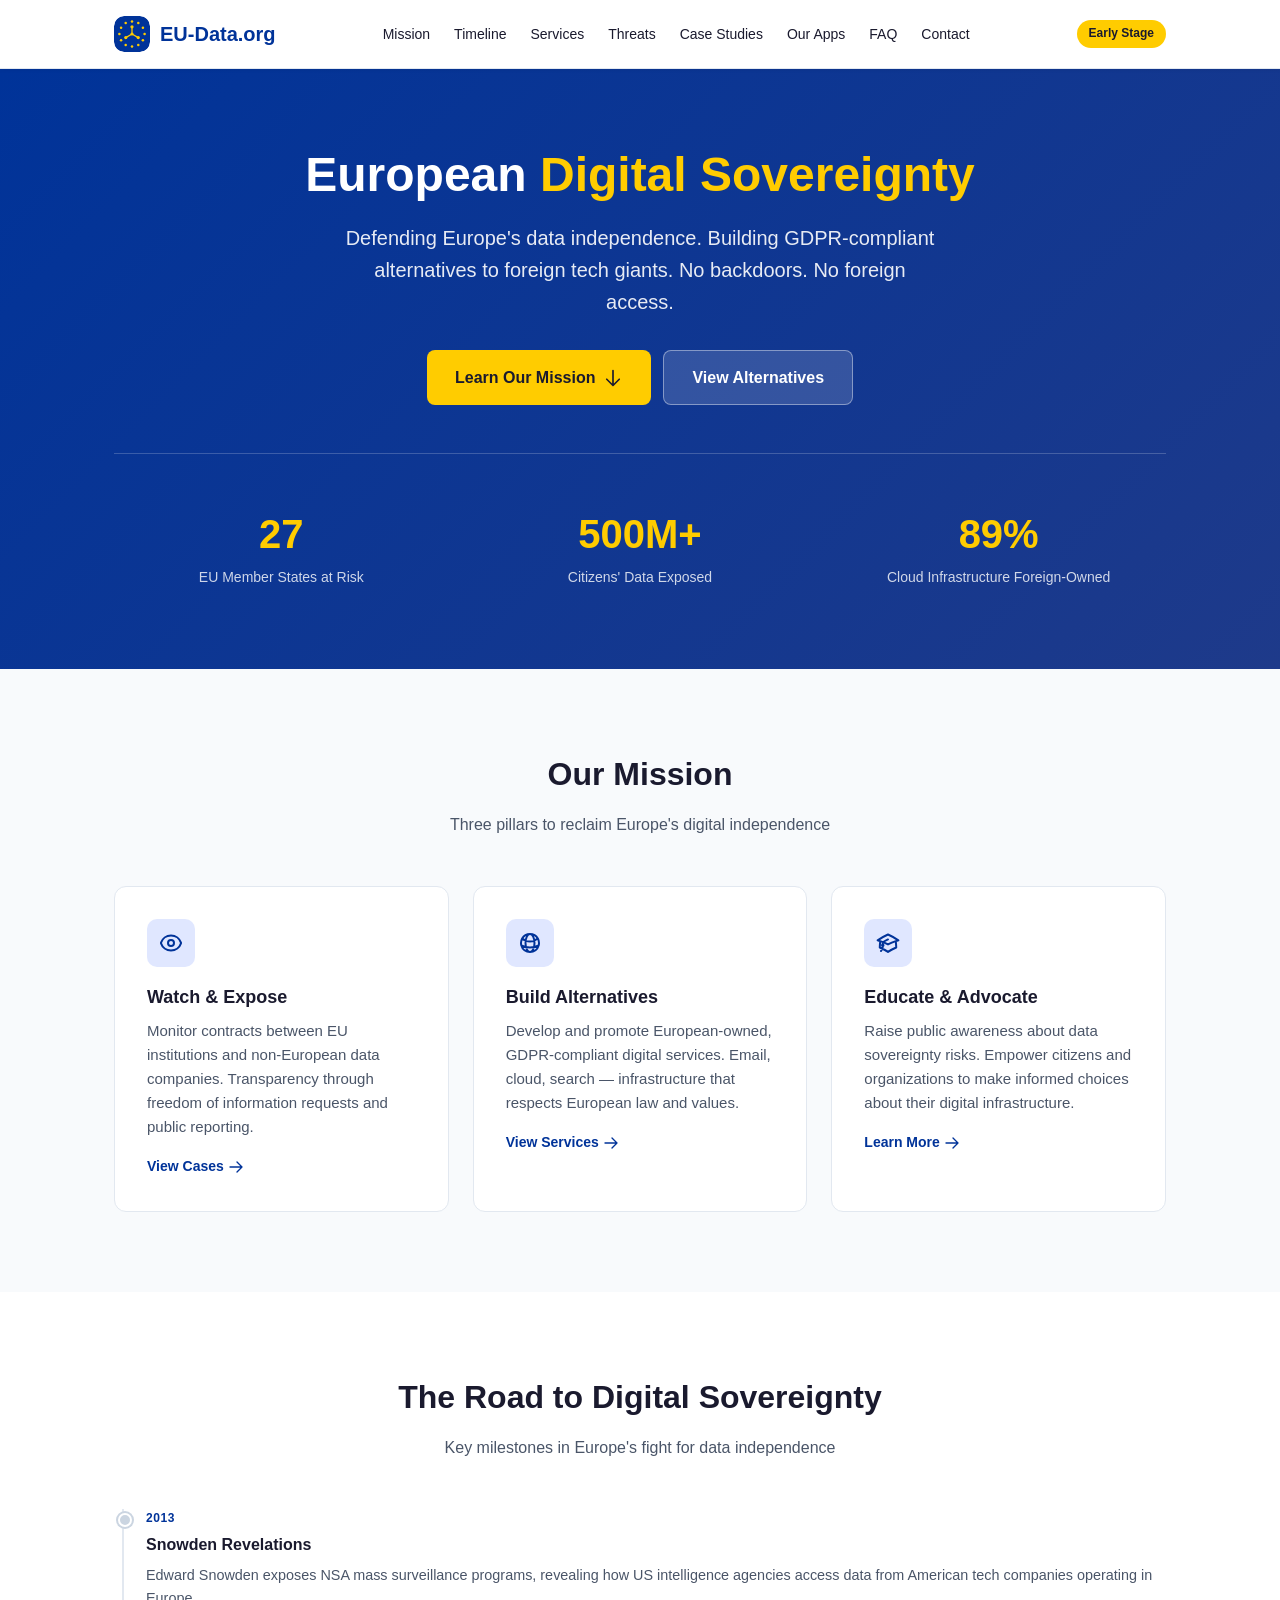
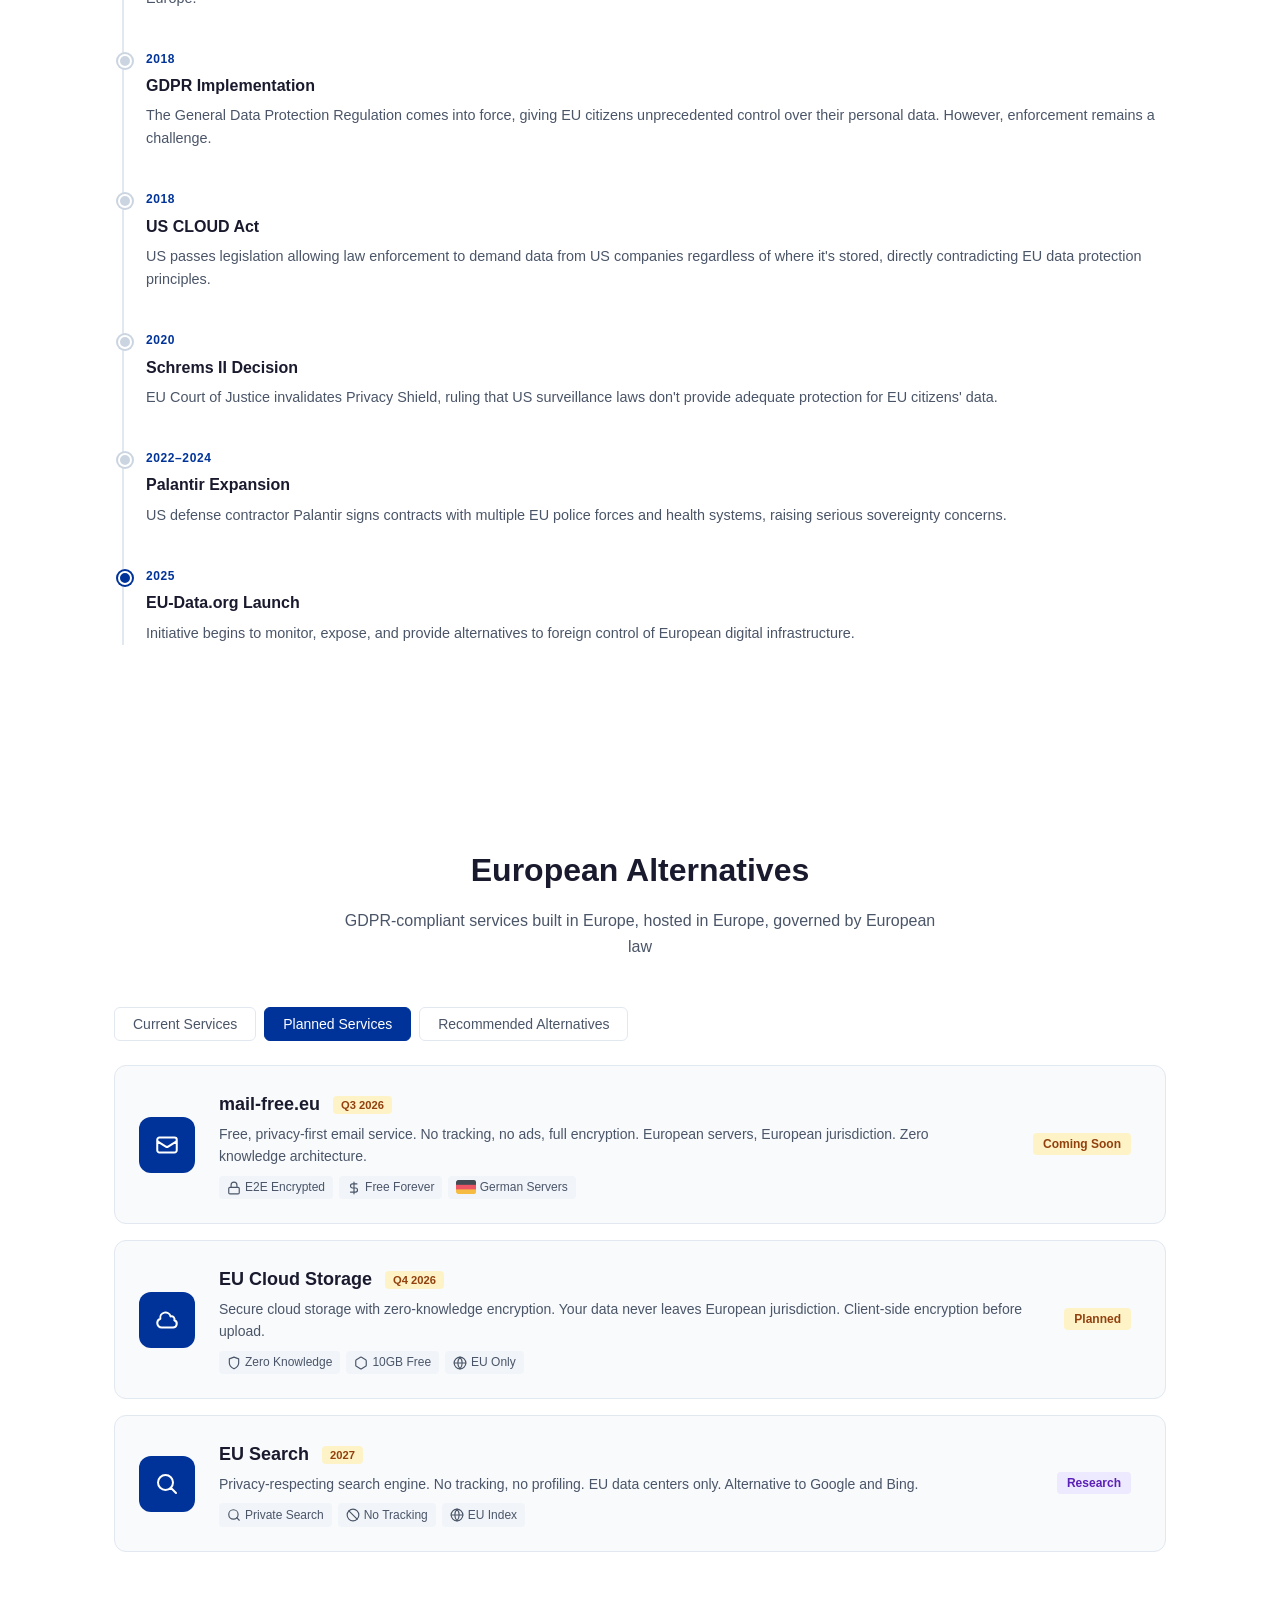
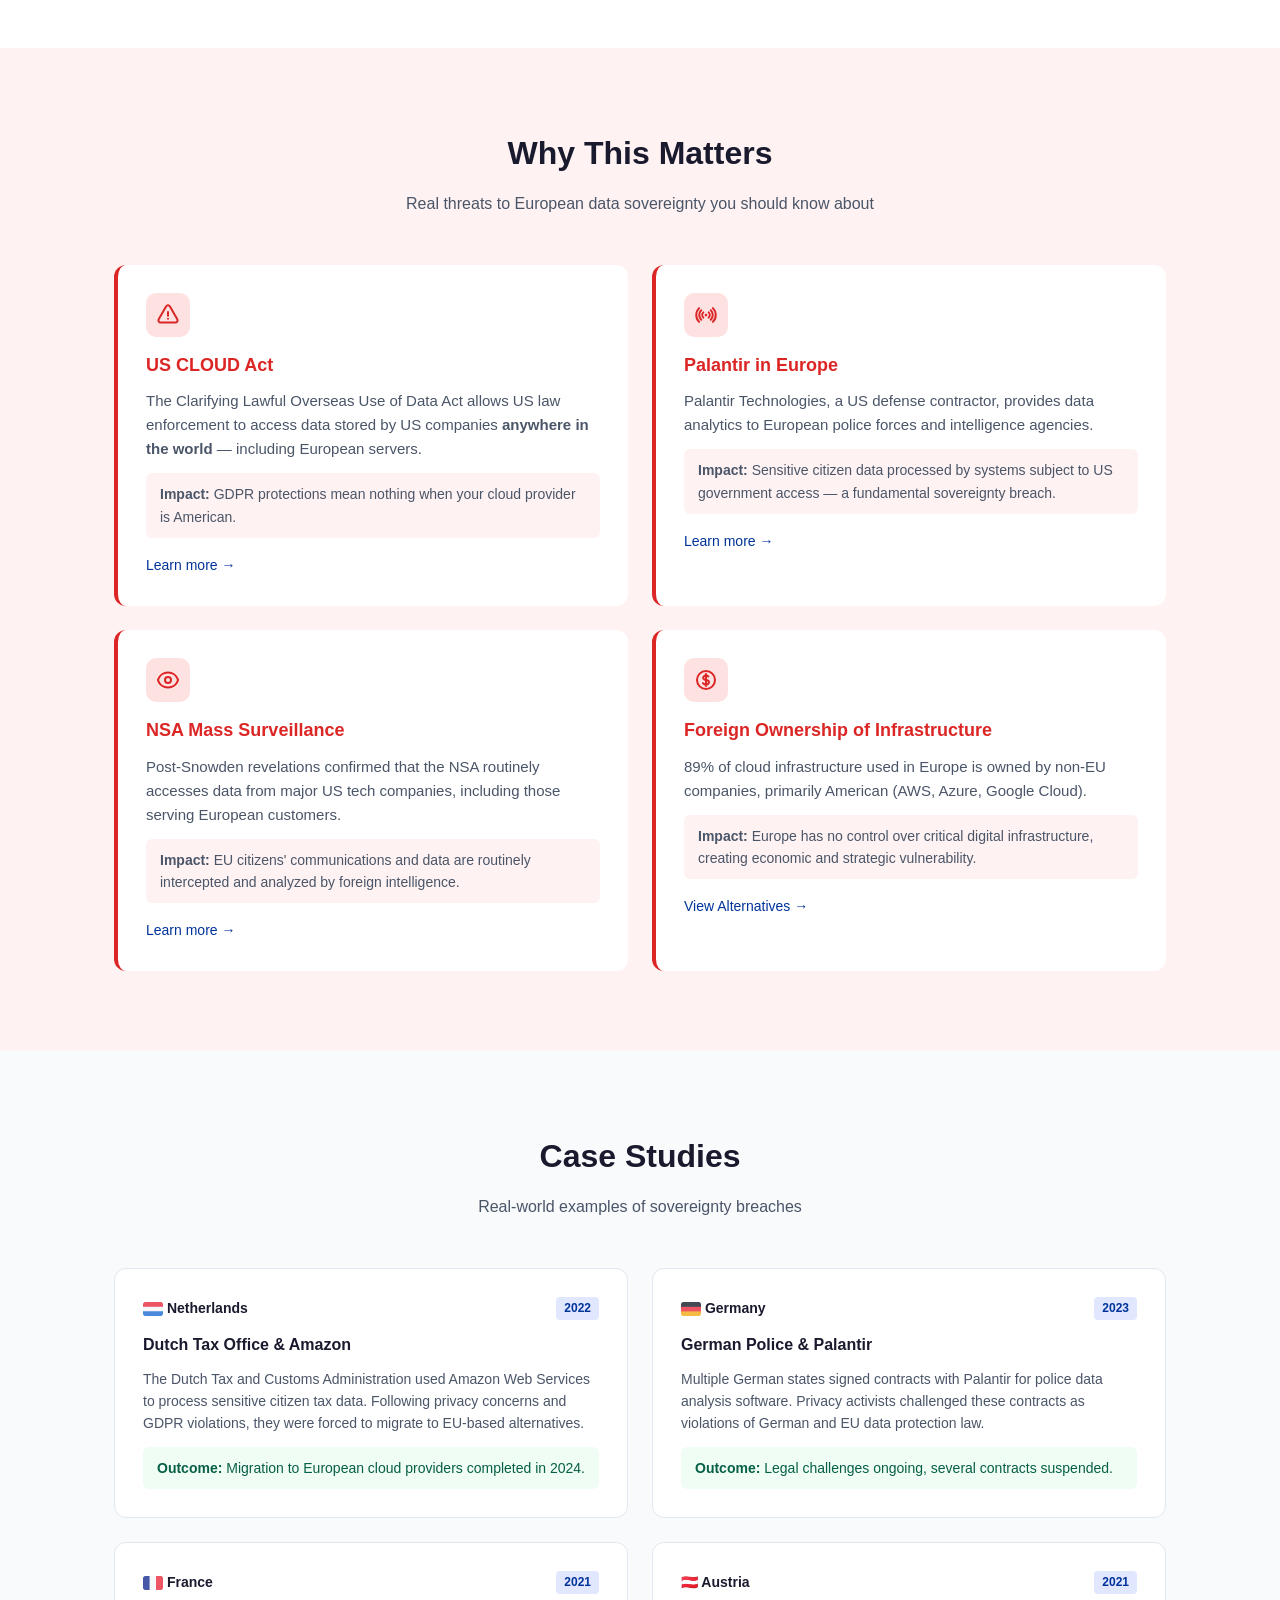
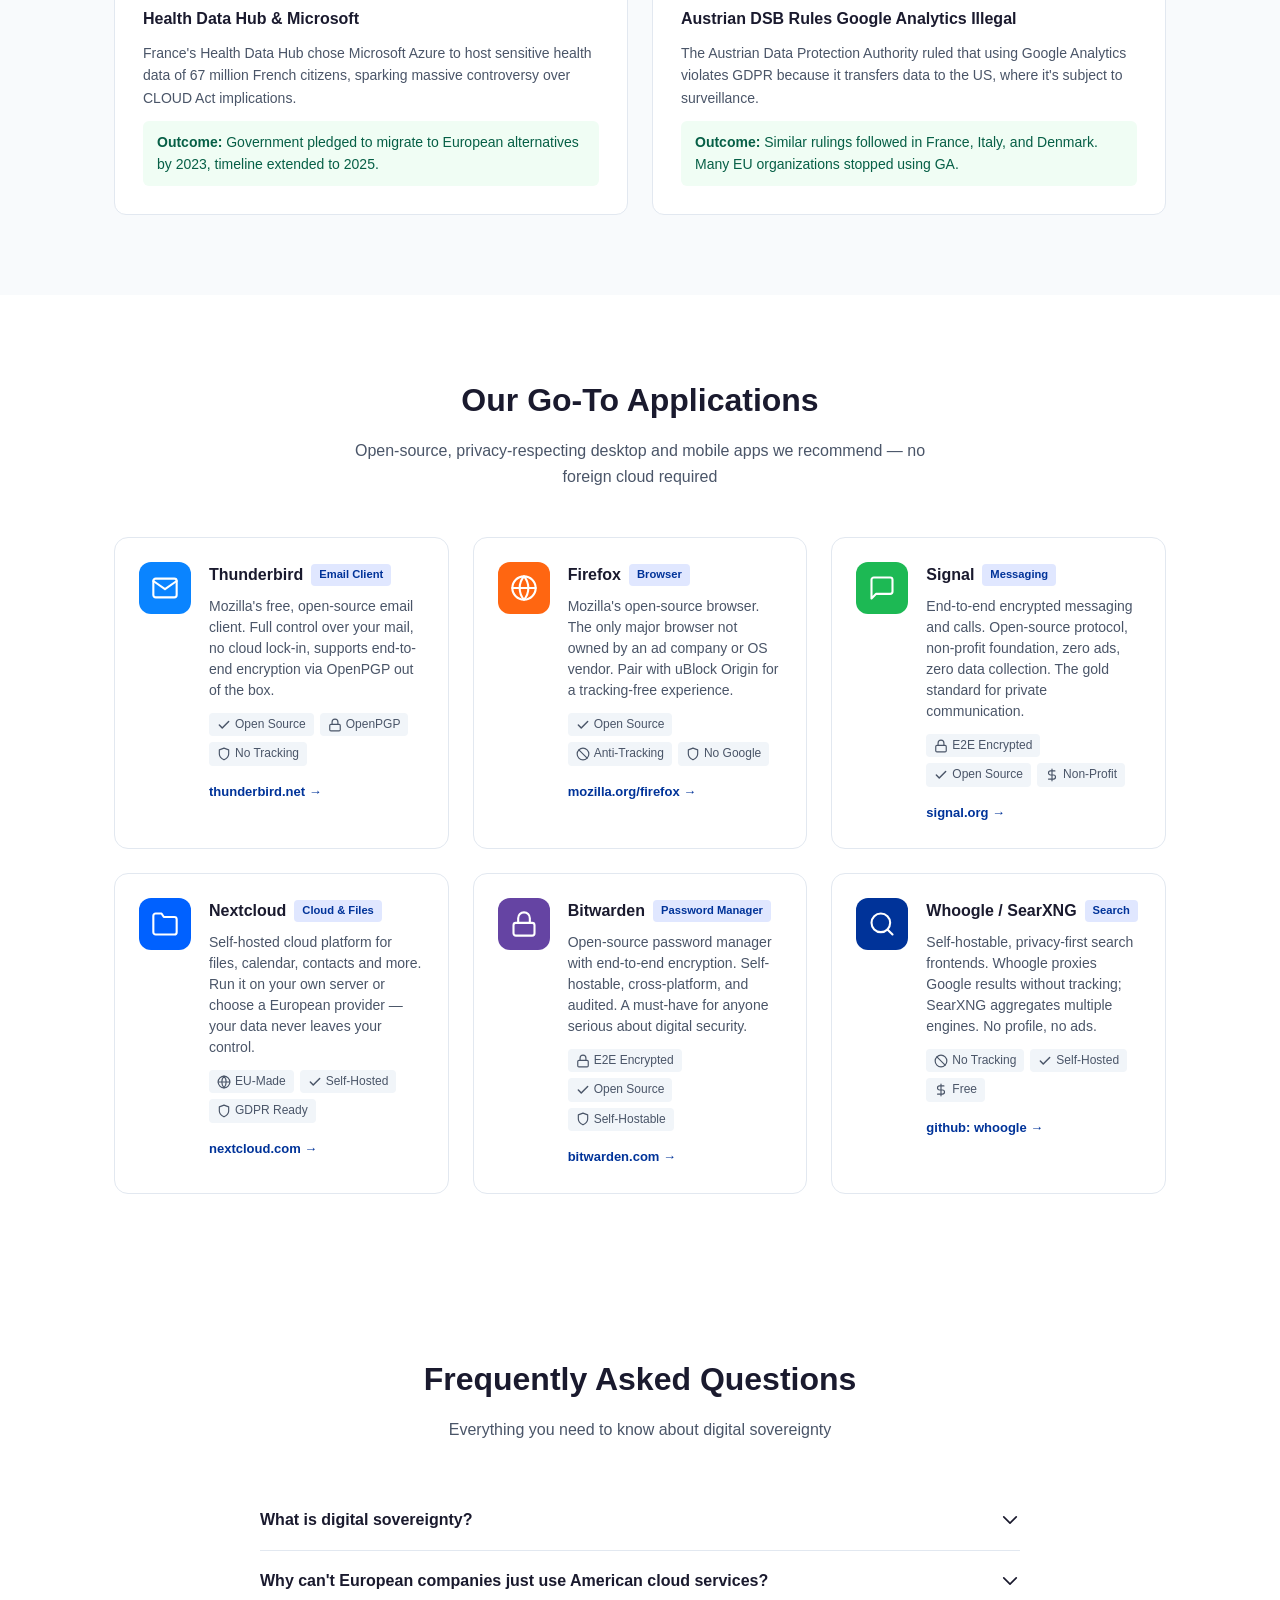
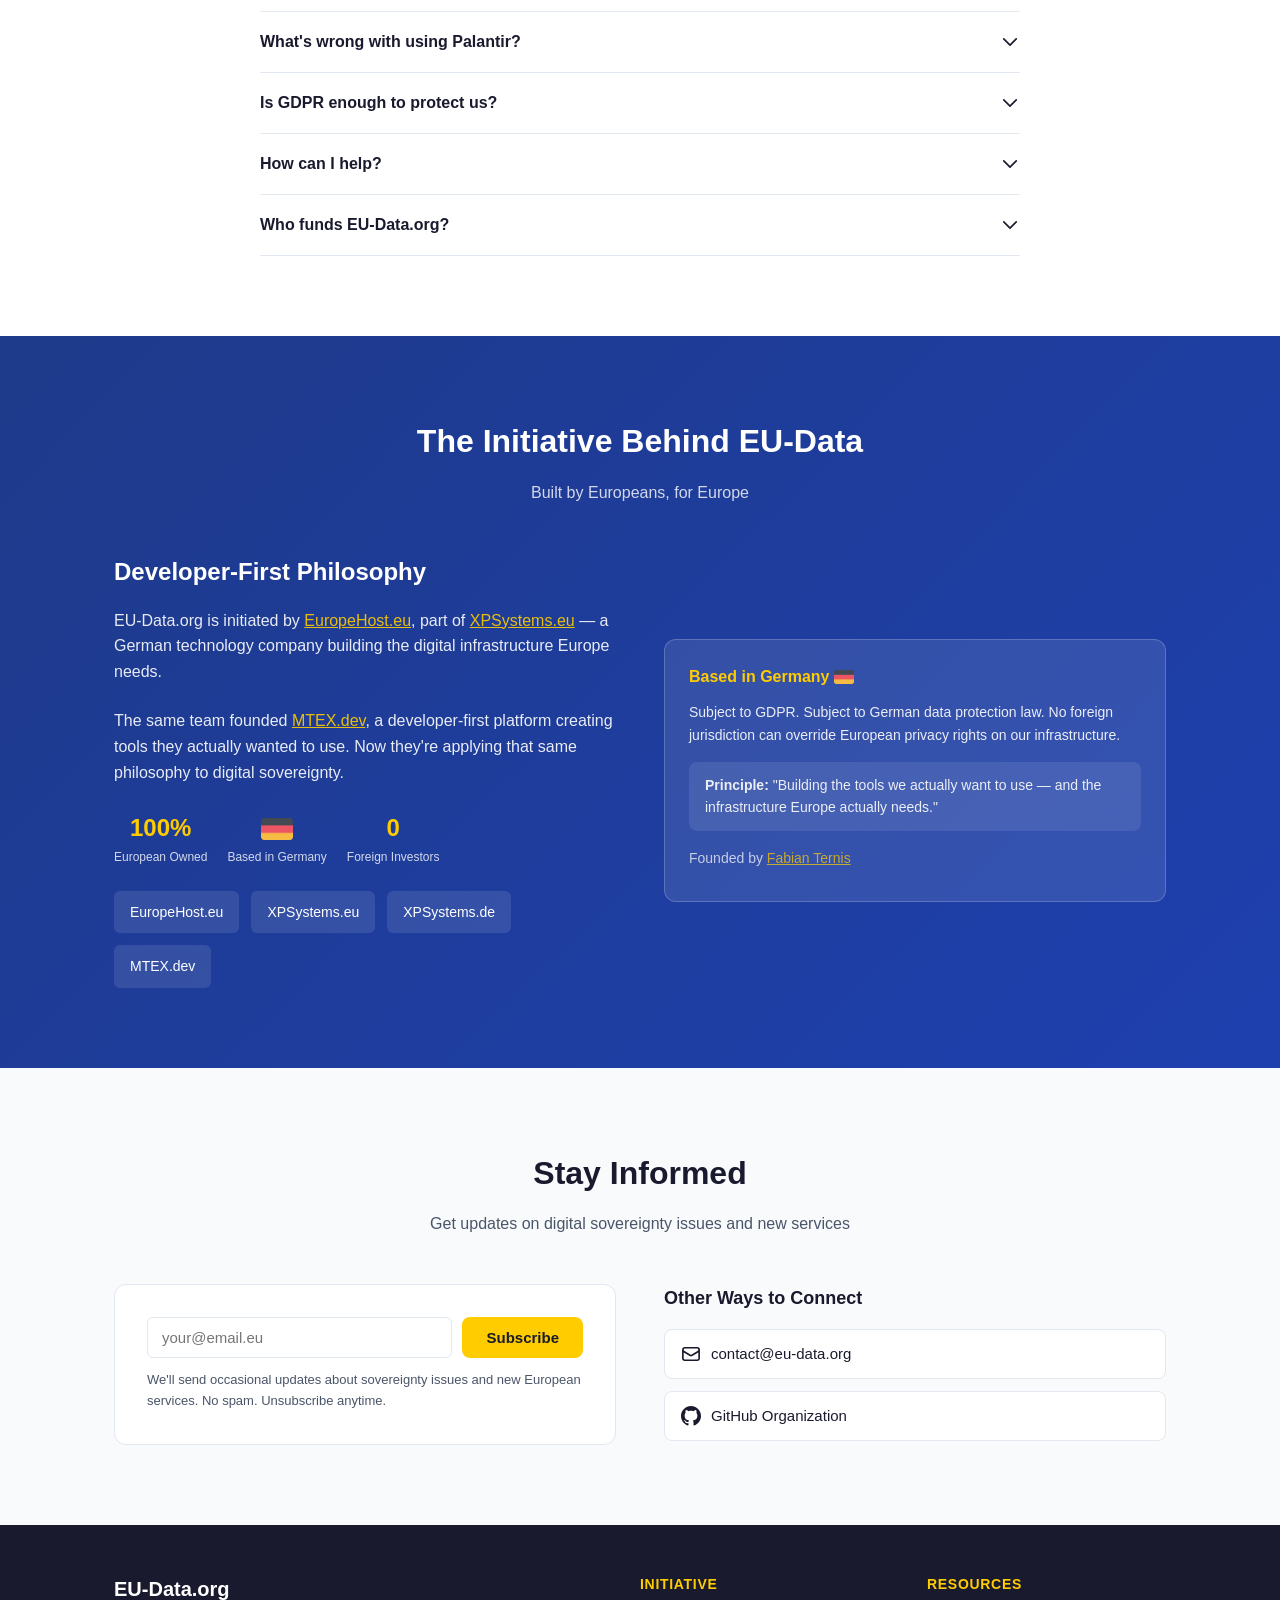
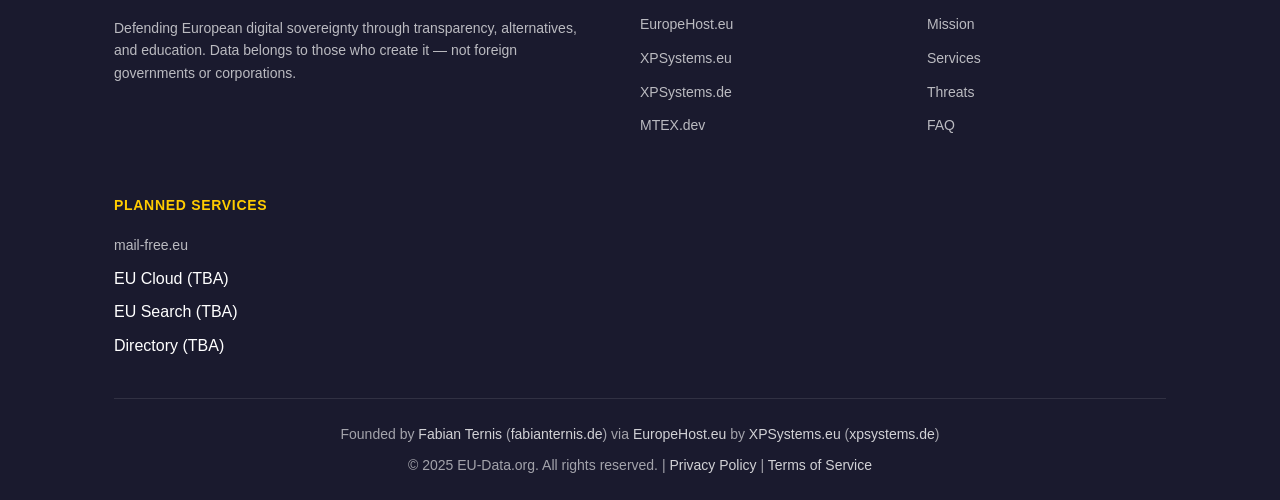
==== commit 553a36ae: "feat: Add "Our Go-To Applications" Section" ====
--- a/index.html
+++ b/index.html
@@ -36,6 +36,7 @@
                     <li><a href="#services">Services</a></li>
                     <li><a href="#threats">Threats</a></li>
                     <li><a href="#cases">Case Studies</a></li>
+                    <li><a href="#apps">Our Apps</a></li>
                     <li><a href="#faq">FAQ</a></li>
                     <li><a href="#contact">Contact</a></li>
                 </ul>
@@ -412,6 +413,145 @@
                     <p>The Austrian Data Protection Authority ruled that using Google Analytics violates GDPR because it transfers data to the US, where it's subject to surveillance.</p>
                     <div class="case-outcome"><strong>Outcome:</strong> Similar rulings followed in France, Italy, and Denmark. Many EU organizations stopped using GA.</div>
                 </div>
+            </div>
+        </div>
+    </section>
+
+    <!-- Go-To Applications -->
+    <section id="apps" class="section section-alt">
+        <div class="container">
+            <div class="section-header">
+                <h2>Our Go-To Applications</h2>
+                <p>Open-source, privacy-respecting desktop and mobile apps we recommend — no foreign cloud required</p>
+            </div>
+            <div class="apps-grid">
+
+                <div class="app-card">
+                    <div class="app-icon" style="background:#0a84ff;">
+                        <svg xmlns="http://www.w3.org/2000/svg" viewBox="0 0 24 24" fill="none" stroke="currentColor" stroke-width="1.8" stroke-linecap="round" stroke-linejoin="round" width="28" height="28">
+                            <path d="M4 4h16c1.1 0 2 .9 2 2v12c0 1.1-.9 2-2 2H4c-1.1 0-2-.9-2-2V6c0-1.1.9-2 2-2z"/><polyline points="22,6 12,13 2,6"/>
+                        </svg>
+                    </div>
+                    <div class="app-content">
+                        <div class="app-header">
+                            <h3>Thunderbird</h3>
+                            <span class="app-badge">Email Client</span>
+                        </div>
+                        <p>Mozilla's free, open-source email client. Full control over your mail, no cloud lock-in, supports end-to-end encryption via OpenPGP out of the box.</p>
+                        <div class="app-tags">
+                            <span class="feature-tag"><span data-icon="check" data-label="Open Source"></span></span>
+                            <span class="feature-tag"><span data-icon="lock" data-label="OpenPGP"></span></span>
+                            <span class="feature-tag"><span data-icon="shield" data-label="No Tracking"></span></span>
+                        </div>
+                        <a href="https://www.thunderbird.net/" target="_blank" rel="noopener noreferrer" class="app-link">thunderbird.net →</a>
+                    </div>
+                </div>
+
+                <div class="app-card">
+                    <div class="app-icon" style="background:#ff6611;">
+                        <svg xmlns="http://www.w3.org/2000/svg" viewBox="0 0 24 24" fill="none" stroke="currentColor" stroke-width="1.8" stroke-linecap="round" stroke-linejoin="round" width="28" height="28">
+                            <circle cx="12" cy="12" r="10"/><line x1="2" y1="12" x2="22" y2="12"/><path d="M12 2a15.3 15.3 0 010 20M12 2a15.3 15.3 0 000 20"/>
+                        </svg>
+                    </div>
+                    <div class="app-content">
+                        <div class="app-header">
+                            <h3>Firefox</h3>
+                            <span class="app-badge">Browser</span>
+                        </div>
+                        <p>Mozilla's open-source browser. The only major browser not owned by an ad company or OS vendor. Pair with uBlock Origin for a tracking-free experience.</p>
+                        <div class="app-tags">
+                            <span class="feature-tag"><span data-icon="check" data-label="Open Source"></span></span>
+                            <span class="feature-tag"><span data-icon="notrack" data-label="Anti-Tracking"></span></span>
+                            <span class="feature-tag"><span data-icon="shield" data-label="No Google"></span></span>
+                        </div>
+                        <a href="https://www.mozilla.org/firefox/" target="_blank" rel="noopener noreferrer" class="app-link">mozilla.org/firefox →</a>
+                    </div>
+                </div>
+
+                <div class="app-card">
+                    <div class="app-icon" style="background:#1db954;">
+                        <svg xmlns="http://www.w3.org/2000/svg" viewBox="0 0 24 24" fill="none" stroke="currentColor" stroke-width="1.8" stroke-linecap="round" stroke-linejoin="round" width="28" height="28">
+                            <path d="M21 15a2 2 0 01-2 2H7l-4 4V5a2 2 0 012-2h14a2 2 0 012 2z"/>
+                        </svg>
+                    </div>
+                    <div class="app-content">
+                        <div class="app-header">
+                            <h3>Signal</h3>
+                            <span class="app-badge">Messaging</span>
+                        </div>
+                        <p>End-to-end encrypted messaging and calls. Open-source protocol, non-profit foundation, zero ads, zero data collection. The gold standard for private communication.</p>
+                        <div class="app-tags">
+                            <span class="feature-tag"><span data-icon="lock" data-label="E2E Encrypted"></span></span>
+                            <span class="feature-tag"><span data-icon="check" data-label="Open Source"></span></span>
+                            <span class="feature-tag"><span data-icon="free" data-label="Non-Profit"></span></span>
+                        </div>
+                        <a href="https://signal.org/" target="_blank" rel="noopener noreferrer" class="app-link">signal.org →</a>
+                    </div>
+                </div>
+
+                <div class="app-card">
+                    <div class="app-icon" style="background:#0061ff;">
+                        <svg xmlns="http://www.w3.org/2000/svg" viewBox="0 0 24 24" fill="none" stroke="currentColor" stroke-width="1.8" stroke-linecap="round" stroke-linejoin="round" width="28" height="28">
+                            <path d="M22 19a2 2 0 01-2 2H4a2 2 0 01-2-2V5a2 2 0 012-2h5l2 3h9a2 2 0 012 2z"/>
+                        </svg>
+                    </div>
+                    <div class="app-content">
+                        <div class="app-header">
+                            <h3>Nextcloud</h3>
+                            <span class="app-badge">Cloud &amp; Files</span>
+                        </div>
+                        <p>Self-hosted cloud platform for files, calendar, contacts and more. Run it on your own server or choose a European provider — your data never leaves your control.</p>
+                        <div class="app-tags">
+                            <span class="feature-tag"><span data-icon="eu" data-label="EU-Made"></span></span>
+                            <span class="feature-tag"><span data-icon="check" data-label="Self-Hosted"></span></span>
+                            <span class="feature-tag"><span data-icon="shield" data-label="GDPR Ready"></span></span>
+                        </div>
+                        <a href="https://nextcloud.com/" target="_blank" rel="noopener noreferrer" class="app-link">nextcloud.com →</a>
+                    </div>
+                </div>
+
+                <div class="app-card">
+                    <div class="app-icon" style="background:#6544a3;">
+                        <svg xmlns="http://www.w3.org/2000/svg" viewBox="0 0 24 24" fill="none" stroke="currentColor" stroke-width="1.8" stroke-linecap="round" stroke-linejoin="round" width="28" height="28">
+                            <rect x="3" y="11" width="18" height="11" rx="2"/><path d="M7 11V7a5 5 0 0110 0v4"/>
+                        </svg>
+                    </div>
+                    <div class="app-content">
+                        <div class="app-header">
+                            <h3>Bitwarden</h3>
+                            <span class="app-badge">Password Manager</span>
+                        </div>
+                        <p>Open-source password manager with end-to-end encryption. Self-hostable, cross-platform, and audited. A must-have for anyone serious about digital security.</p>
+                        <div class="app-tags">
+                            <span class="feature-tag"><span data-icon="lock" data-label="E2E Encrypted"></span></span>
+                            <span class="feature-tag"><span data-icon="check" data-label="Open Source"></span></span>
+                            <span class="feature-tag"><span data-icon="shield" data-label="Self-Hostable"></span></span>
+                        </div>
+                        <a href="https://bitwarden.com/" target="_blank" rel="noopener noreferrer" class="app-link">bitwarden.com →</a>
+                    </div>
+                </div>
+
+                <div class="app-card">
+                    <div class="app-icon" style="background:#003399;">
+                        <svg xmlns="http://www.w3.org/2000/svg" viewBox="0 0 24 24" fill="none" stroke="currentColor" stroke-width="1.8" stroke-linecap="round" stroke-linejoin="round" width="28" height="28">
+                            <circle cx="11" cy="11" r="8"/><path d="M21 21l-4.35-4.35"/>
+                        </svg>
+                    </div>
+                    <div class="app-content">
+                        <div class="app-header">
+                            <h3>Whoogle / SearXNG</h3>
+                            <span class="app-badge">Search</span>
+                        </div>
+                        <p>Self-hostable, privacy-first search frontends. Whoogle proxies Google results without tracking; SearXNG aggregates multiple engines. No profile, no ads.</p>
+                        <div class="app-tags">
+                            <span class="feature-tag"><span data-icon="notrack" data-label="No Tracking"></span></span>
+                            <span class="feature-tag"><span data-icon="check" data-label="Self-Hosted"></span></span>
+                            <span class="feature-tag"><span data-icon="free" data-label="Free"></span></span>
+                        </div>
+                        <a href="https://github.com/benbusby/whoogle-search" target="_blank" rel="noopener noreferrer" class="app-link">github: whoogle →</a>
+                    </div>
+                </div>
+
             </div>
         </div>
     </section>
--- a/assets/css/styles.css
+++ b/assets/css/styles.css
@@ -821,3 +821,91 @@
     vertical-align: middle;
     flex-shrink: 0;
 }
+
+/* Go-To Applications */
+.apps-grid {
+    display: grid;
+    grid-template-columns: repeat(3, 1fr);
+    gap: 24px;
+}
+
+.app-card {
+    background: var(--bg-white);
+    border: 1px solid #e2e8f0;
+    border-radius: 14px;
+    padding: 24px;
+    display: flex;
+    gap: 18px;
+    align-items: flex-start;
+    transition: transform 0.2s, box-shadow 0.2s;
+}
+
+.app-card:hover {
+    transform: translateY(-3px);
+    box-shadow: 0 10px 24px rgba(0,0,0,0.08);
+}
+
+.app-icon {
+    width: 52px;
+    height: 52px;
+    border-radius: 12px;
+    display: flex;
+    align-items: center;
+    justify-content: center;
+    color: white;
+    flex-shrink: 0;
+}
+
+.app-content { flex: 1; min-width: 0; }
+
+.app-header {
+    display: flex;
+    align-items: center;
+    gap: 8px;
+    margin-bottom: 8px;
+    flex-wrap: wrap;
+}
+
+.app-header h3 { font-size: 1rem; margin: 0; }
+
+.app-badge {
+    font-size: 0.7rem;
+    font-weight: 700;
+    padding: 2px 8px;
+    border-radius: 4px;
+    background: #e0e7ff;
+    color: var(--eu-blue);
+    white-space: nowrap;
+}
+
+.app-content p {
+    color: var(--text-muted);
+    font-size: 0.875rem;
+    margin-bottom: 12px;
+    line-height: 1.5;
+}
+
+.app-tags {
+    display: flex;
+    flex-wrap: wrap;
+    gap: 6px;
+    margin-bottom: 12px;
+}
+
+.app-link {
+    font-size: 0.8125rem;
+    font-weight: 600;
+    color: var(--eu-blue);
+    text-decoration: none;
+}
+
+.app-link:hover { text-decoration: underline; }
+
+@media (max-width: 900px) {
+    .apps-grid { grid-template-columns: repeat(2, 1fr); }
+}
+
+@media (max-width: 600px) {
+    .apps-grid { grid-template-columns: 1fr; }
+    .app-card { flex-direction: column; }
+}
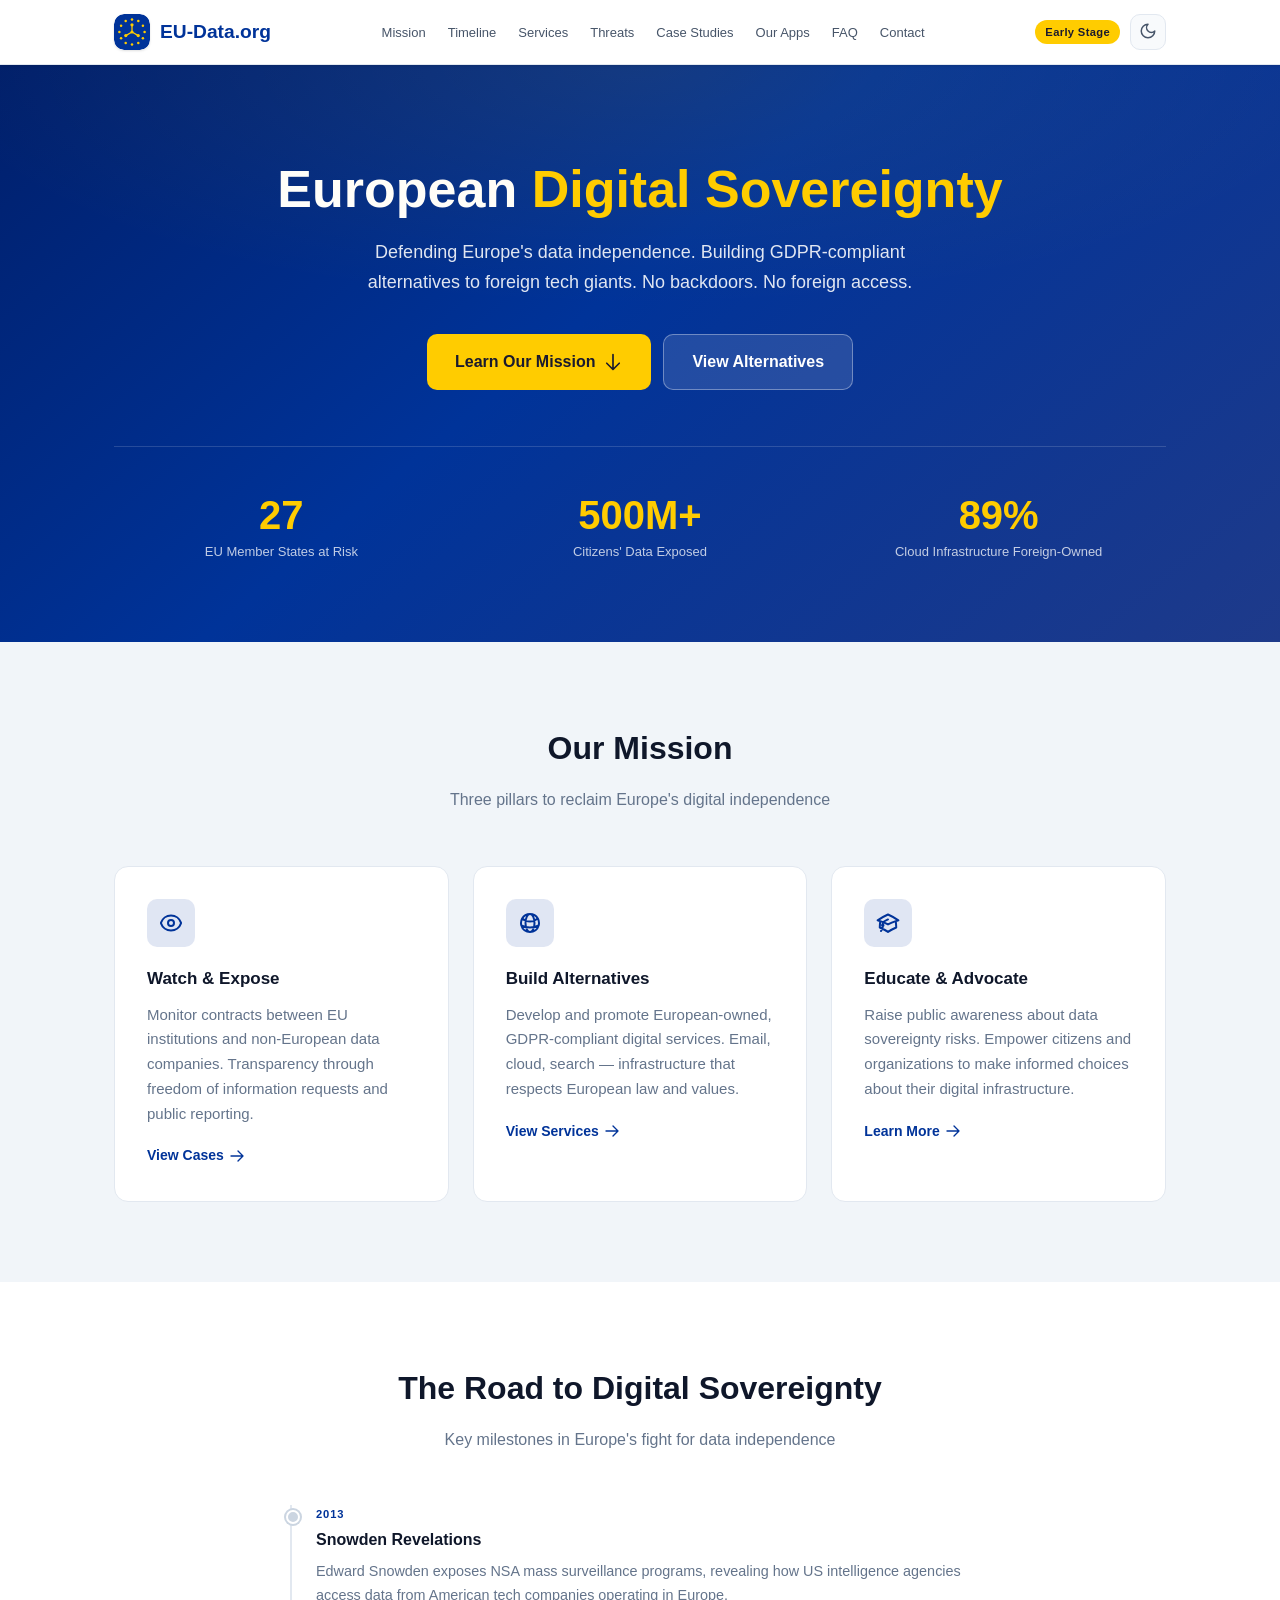
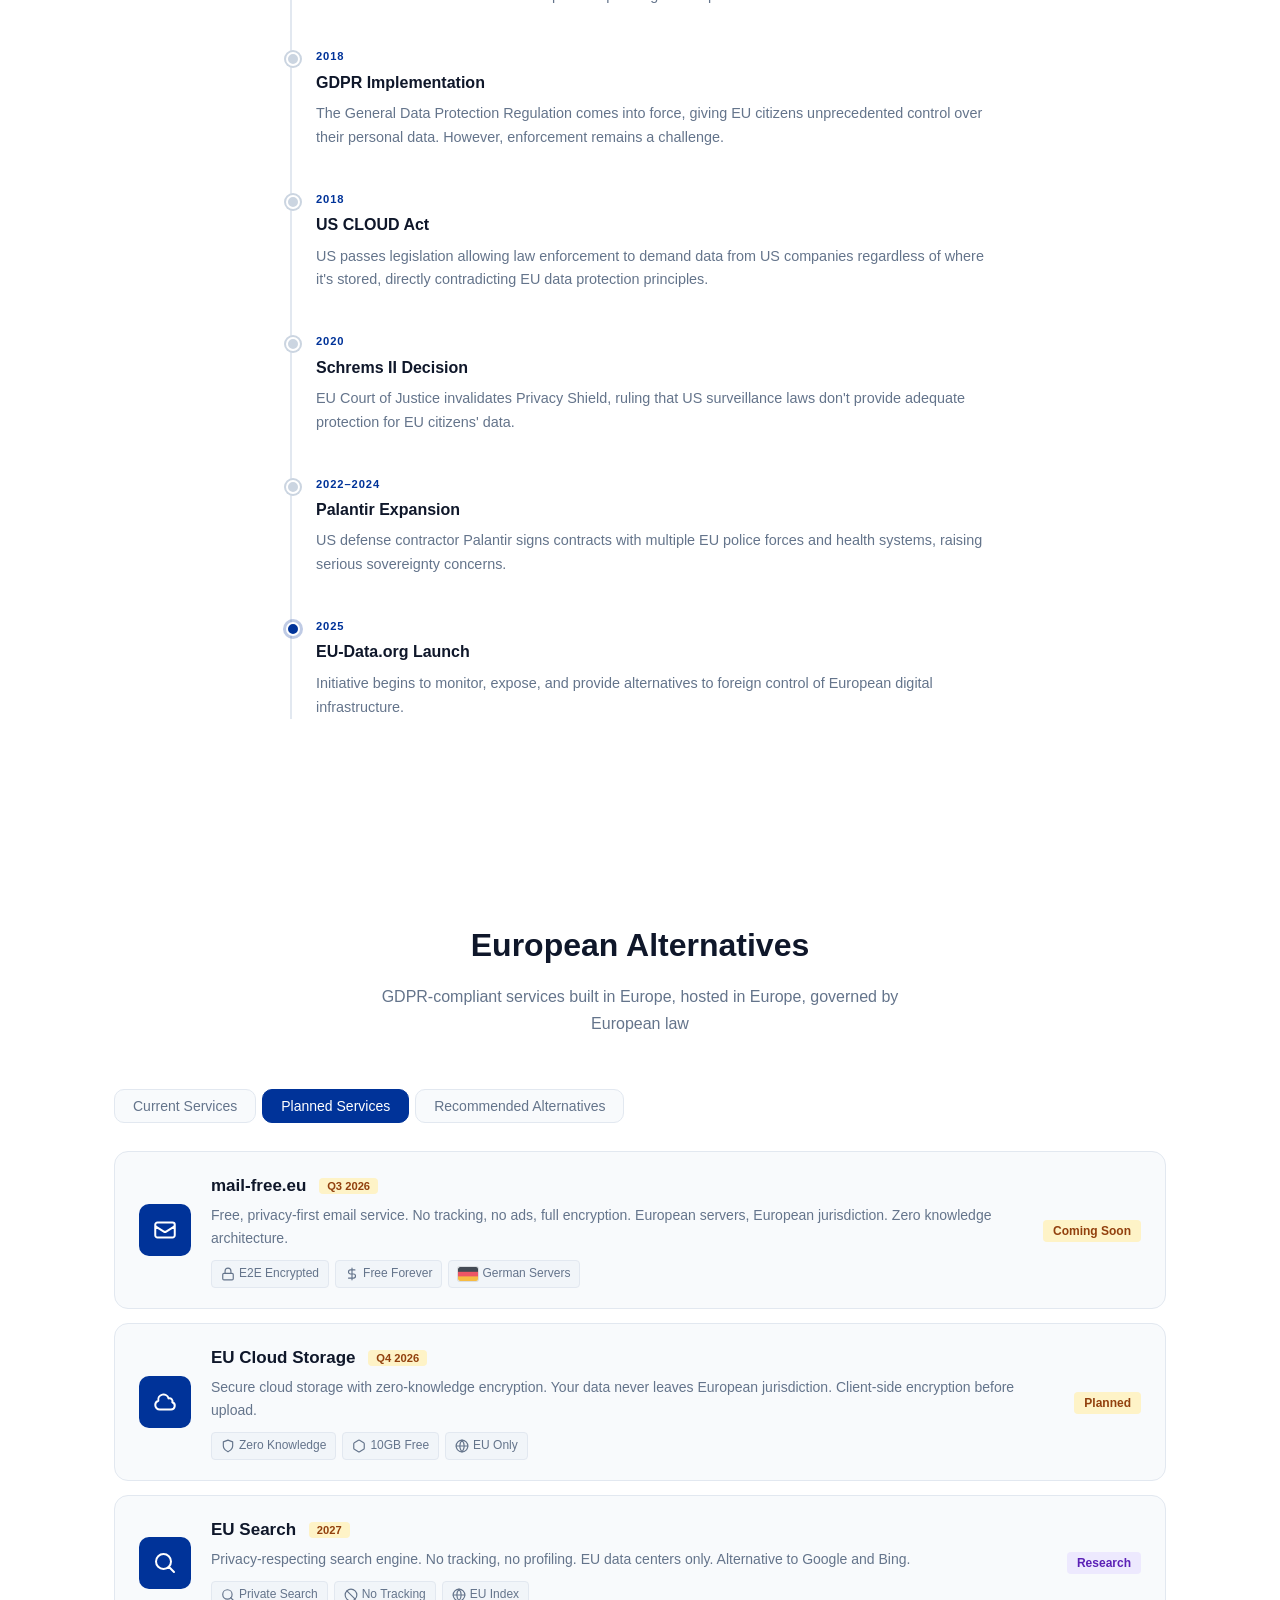
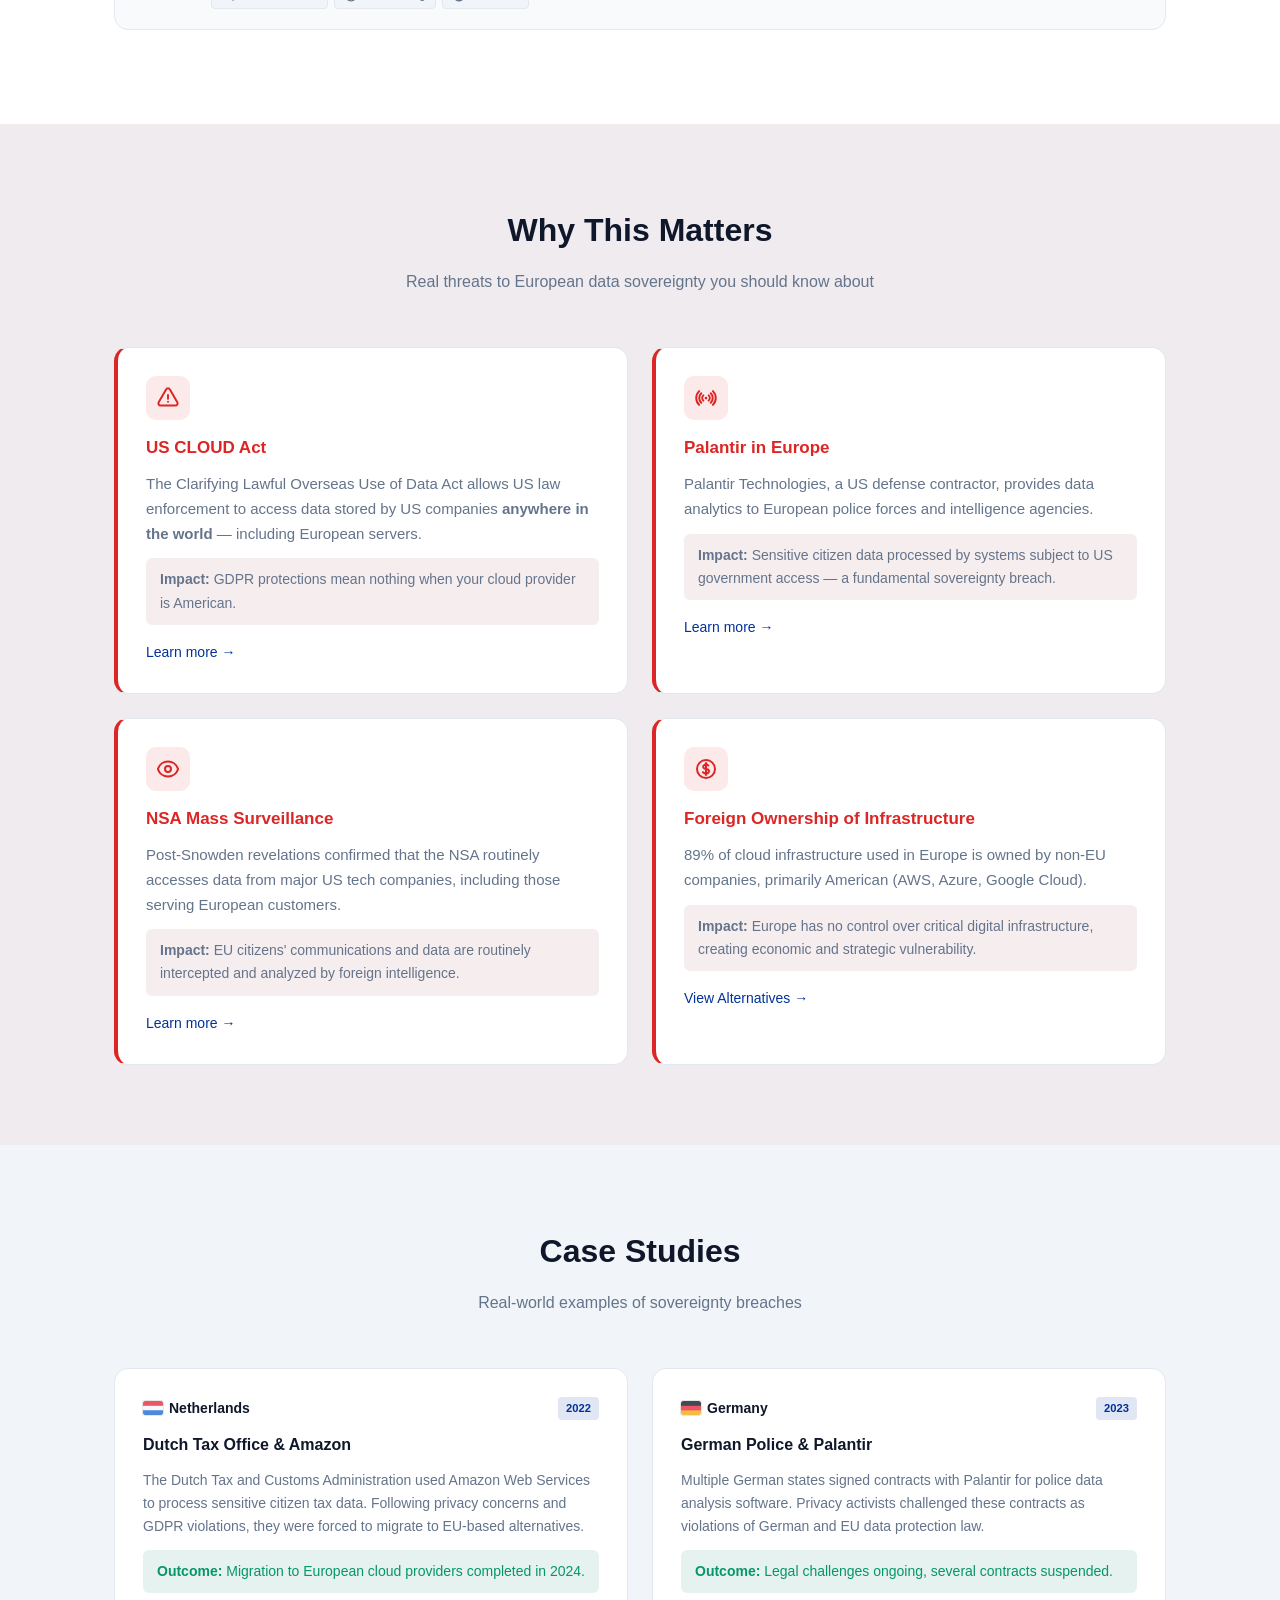
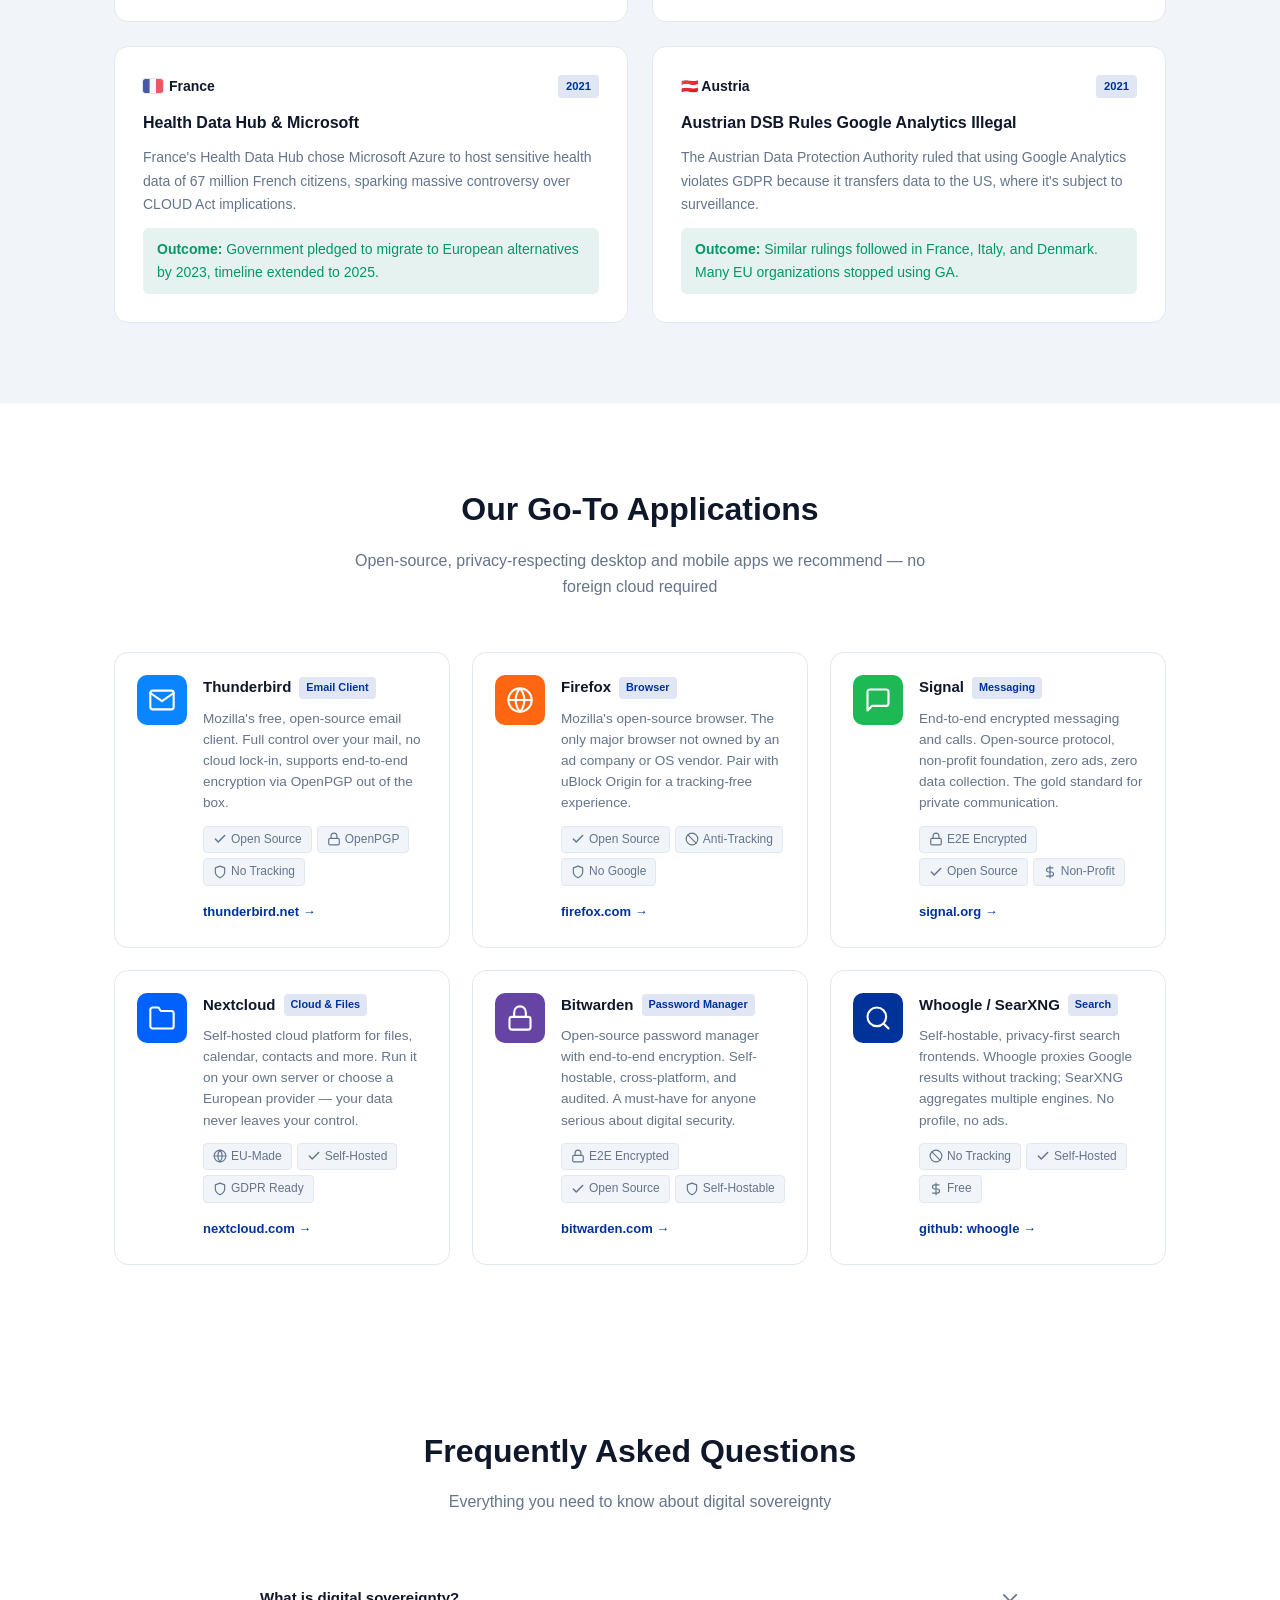
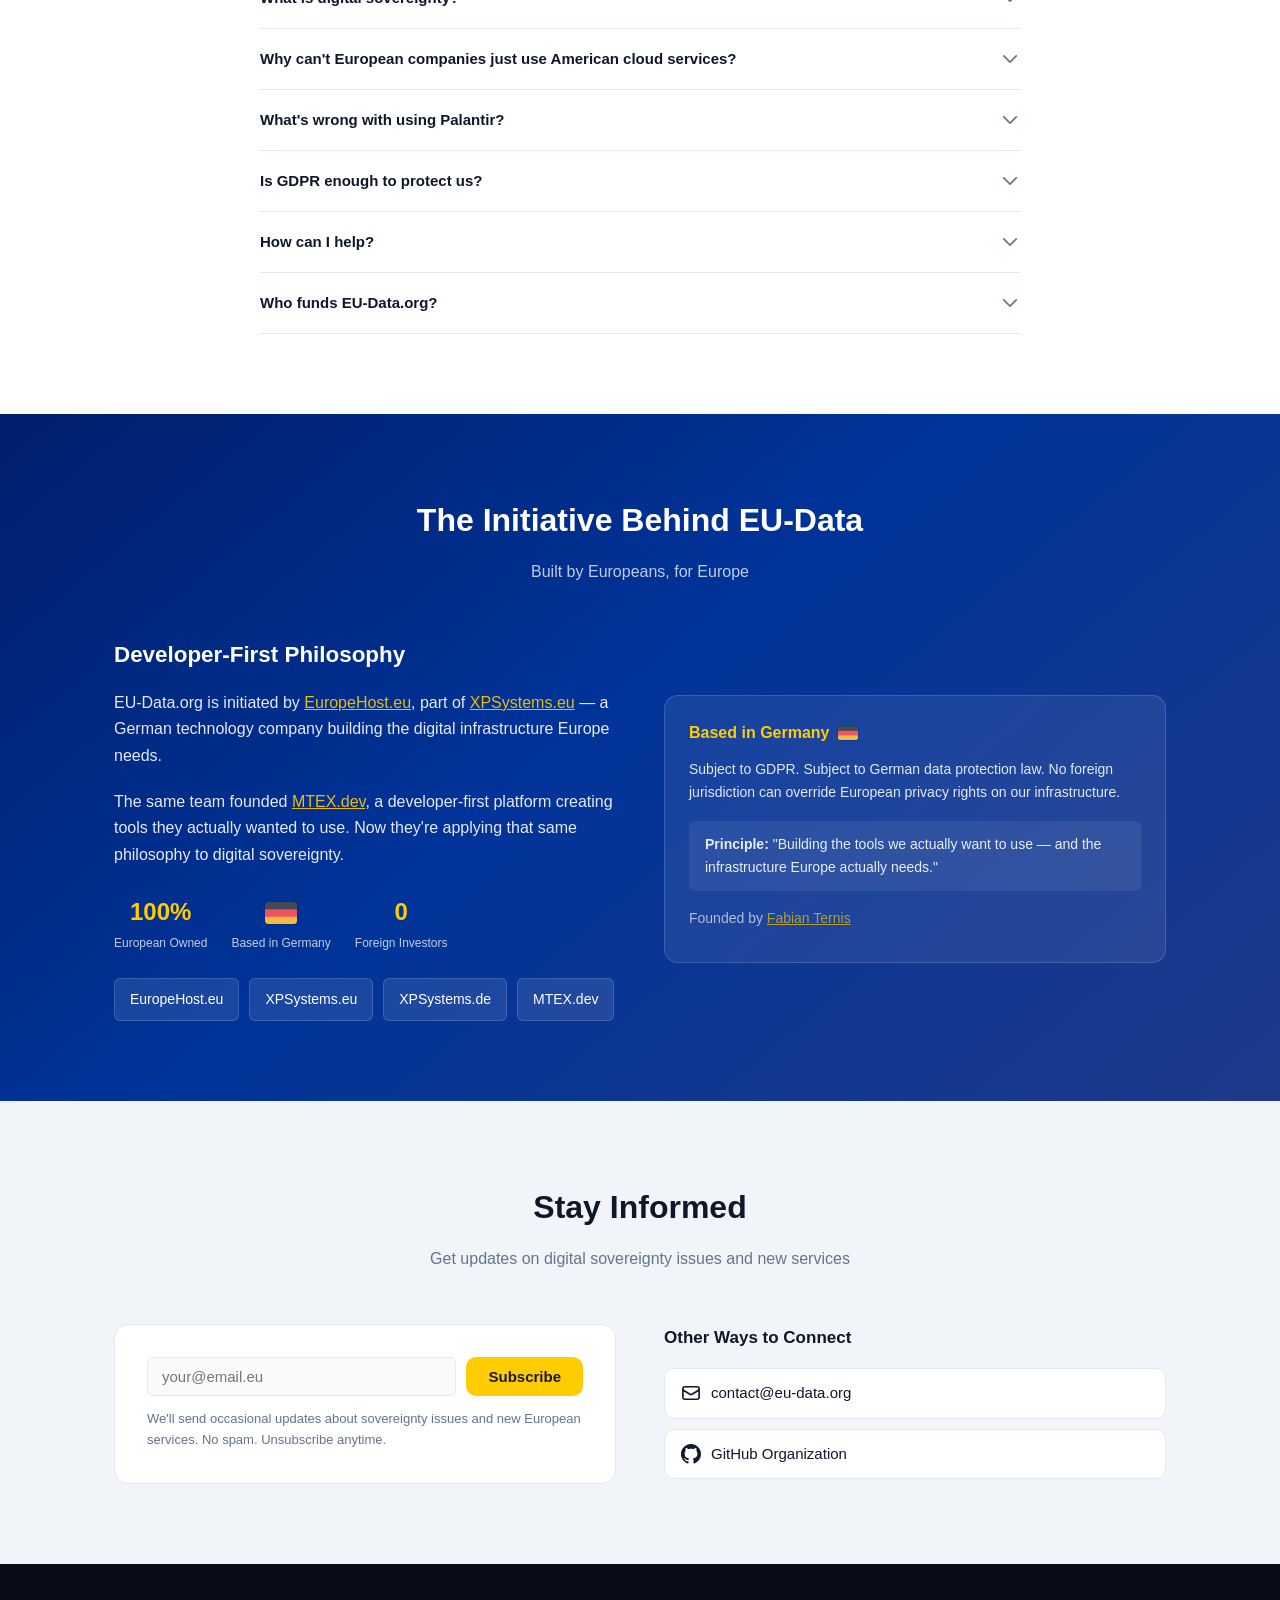
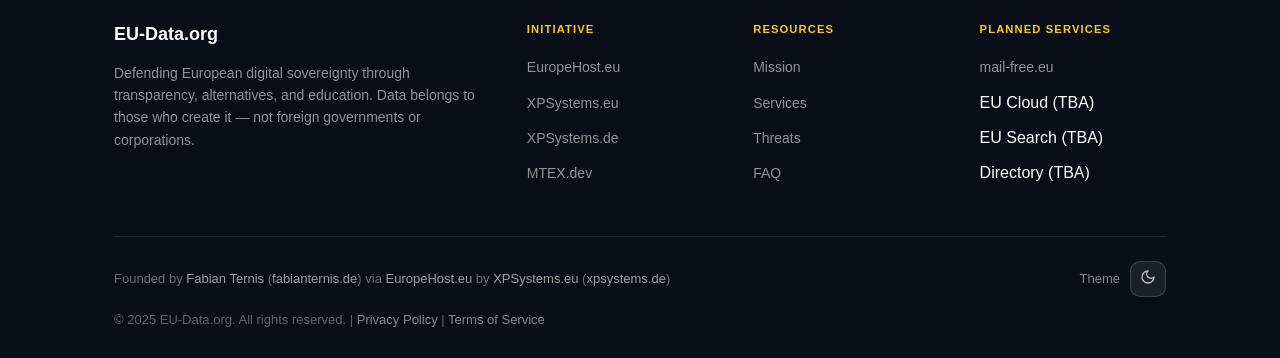
==== commit 7cab56b3: "feat: Add darkmode and enhance UI/UX ..." ====
--- a/index.html
+++ b/index.html
@@ -1,5 +1,5 @@
 <!DOCTYPE html>
-<html lang="en">
+<html lang="en" data-theme="light">
 <head>
     <meta charset="UTF-8">
     <meta name="viewport" content="width=device-width, initial-scale=1.0">
@@ -44,6 +44,14 @@
 
             <div class="header-actions">
                 <span class="header-badge">Early Stage</span>
+                <button class="theme-toggle" id="themeToggle" aria-label="Toggle dark mode">
+                    <span class="icon-sun">
+                        <svg xmlns="http://www.w3.org/2000/svg" width="18" height="18" viewBox="0 0 24 24" fill="none" stroke="currentColor" stroke-width="2" stroke-linecap="round" stroke-linejoin="round"><circle cx="12" cy="12" r="4"/><path d="M12 2v2M12 20v2M4.93 4.93l1.41 1.41M17.66 17.66l1.41 1.41M2 12h2M20 12h2M4.93 19.07l1.41-1.41M17.66 6.34l1.41-1.41"/></svg>
+                    </span>
+                    <span class="icon-moon">
+                        <svg xmlns="http://www.w3.org/2000/svg" width="18" height="18" viewBox="0 0 24 24" fill="none" stroke="currentColor" stroke-width="2" stroke-linecap="round" stroke-linejoin="round"><path d="M12 3a6 6 0 0 0 9 9 9 9 0 1 1-9-9Z"/></svg>
+                    </span>
+                </button>
                 <button class="menu-toggle" id="menuToggle" aria-label="Toggle menu">
                     <span></span><span></span><span></span>
                 </button>
@@ -464,7 +472,7 @@
                             <span class="feature-tag"><span data-icon="notrack" data-label="Anti-Tracking"></span></span>
                             <span class="feature-tag"><span data-icon="shield" data-label="No Google"></span></span>
                         </div>
-                        <a href="https://www.mozilla.org/firefox/" target="_blank" rel="noopener noreferrer" class="app-link">mozilla.org/firefox →</a>
+                        <a href="https://www.firefox.com/" target="_blank" rel="noopener noreferrer" class="app-link">firefox.com →</a>
                     </div>
                 </div>
 
@@ -757,6 +765,17 @@
             </div>
             <div class="footer-bottom">
                 <p>Founded by <a href="https://fabian.ternis.eu/" target="_blank" rel="noopener noreferrer">Fabian Ternis</a> (<a href="https://fabianternis.de/" target="_blank" rel="noopener noreferrer">fabianternis.de</a>) via <a href="https://europehost.eu/" target="_blank" rel="noopener noreferrer">EuropeHost.eu</a> by <a href="https://xpsystems.eu/" target="_blank" rel="noopener noreferrer">XPSystems.eu</a> (<a href="https://xpsystems.de/" target="_blank" rel="noopener noreferrer">xpsystems.de</a>)</p>
+                <div class="footer-theme-row">
+                    <span>Theme</span>
+                    <button class="theme-toggle" id="themeToggleFooter" aria-label="Toggle dark mode">
+                        <span class="icon-sun">
+                            <svg xmlns="http://www.w3.org/2000/svg" width="16" height="16" viewBox="0 0 24 24" fill="none" stroke="currentColor" stroke-width="2" stroke-linecap="round" stroke-linejoin="round"><circle cx="12" cy="12" r="4"/><path d="M12 2v2M12 20v2M4.93 4.93l1.41 1.41M17.66 17.66l1.41 1.41M2 12h2M20 12h2M4.93 19.07l1.41-1.41M17.66 6.34l1.41-1.41"/></svg>
+                        </span>
+                        <span class="icon-moon">
+                            <svg xmlns="http://www.w3.org/2000/svg" width="16" height="16" viewBox="0 0 24 24" fill="none" stroke="currentColor" stroke-width="2" stroke-linecap="round" stroke-linejoin="round"><path d="M12 3a6 6 0 0 0 9 9 9 9 0 1 1-9-9Z"/></svg>
+                        </span>
+                    </button>
+                </div>
                 <p class="footer-legal">© 2025 EU-Data.org. All rights reserved. | <a href="https://eu-data.org/privacy">Privacy Policy</a> | <a href="https://eu-data.org/terms">Terms of Service</a></p>
             </div>
         </div>
--- a/assets/css/styles.css
+++ b/assets/css/styles.css
@@ -1,488 +1,159 @@
-* {
-    margin: 0;
-    padding: 0;
-    box-sizing: border-box;
-}
-
+/* ============================================================
+   EU-Data.org — Styles
+   ============================================================ */
+
+/* ---------- Reset ---------- */
+*, *::before, *::after { margin: 0; padding: 0; box-sizing: border-box; }
+
+/* ---------- Design tokens ---------- */
 :root {
-    --eu-blue: #003399;
-    --eu-yellow: #FFCC00;
-    --text-dark: #1a1a2e;
-    --text-muted: #4a5568;
-    --bg-light: #f8fafc;
-    --bg-white: #ffffff;
-    --accent-red: #dc2626;
-    --accent-green: #059669;
-}
+    --eu-blue:        #003399;
+    --eu-blue-light:  #1a4db3;
+    --eu-yellow:      #FFCC00;
+    --accent-red:     #dc2626;
+    --accent-green:   #059669;
+
+    --text-primary:   #0f172a;
+    --text-secondary: #475569;
+    --text-muted:     #64748b;
+
+    --bg-page:        #f1f5f9;
+    --bg-surface:     #ffffff;
+    --bg-subtle:      #f8fafc;
+
+    --border:         #e2e8f0;
+    --border-strong:  #cbd5e1;
+
+    --shadow-sm:  0 1px 3px rgba(0,0,0,.08), 0 1px 2px rgba(0,0,0,.05);
+    --shadow-md:  0 4px 12px rgba(0,0,0,.08), 0 2px 4px rgba(0,0,0,.05);
+    --shadow-lg:  0 12px 28px rgba(0,0,0,.10), 0 4px 8px rgba(0,0,0,.06);
+
+    --radius-sm:  6px;
+    --radius-md:  10px;
+    --radius-lg:  14px;
+    --radius-xl:  20px;
+
+    --transition: 0.2s ease;
+}
+
+/* ---------- Dark mode tokens ---------- */
+[data-theme="dark"] {
+    --eu-blue:        #4d7fff;
+    --eu-blue-light:  #6b93ff;
+    --eu-yellow:      #FFCC00;
+
+    --text-primary:   #f1f5f9;
+    --text-secondary: #94a3b8;
+    --text-muted:     #64748b;
+
+    --bg-page:        #0b0f1a;
+    --bg-surface:     #131929;
+    --bg-subtle:      #1a2236;
+
+    --border:         #1e2d47;
+    --border-strong:  #2a3f5f;
+
+    --shadow-sm:  0 1px 3px rgba(0,0,0,.4);
+    --shadow-md:  0 4px 12px rgba(0,0,0,.4);
+    --shadow-lg:  0 12px 28px rgba(0,0,0,.5);
+}
+
+/* ---------- Base ---------- */
+html { scroll-behavior: smooth; }
 
 body {
     font-family: -apple-system, BlinkMacSystemFont, 'Segoe UI', Roboto, Oxygen, Ubuntu, sans-serif;
-    line-height: 1.6;
-    color: var(--text-dark);
-    background: var(--bg-light);
-}
-
-.container {
-    max-width: 1100px;
-    margin: 0 auto;
-    padding: 0 24px;
-}
-
-/* Header */
+    line-height: 1.65;
+    color: var(--text-primary);
+    background: var(--bg-page);
+    transition: background var(--transition), color var(--transition);
+}
+
+.container { max-width: 1100px; margin: 0 auto; padding: 0 24px; }
+
+/* ---------- Header ---------- */
 header {
-    background: var(--bg-white);
-    border-bottom: 1px solid #e2e8f0;
-    padding: 16px 0;
+    background: var(--bg-surface);
+    border-bottom: 1px solid var(--border);
+    padding: 14px 0;
     position: sticky;
     top: 0;
-    z-index: 100;
-    box-shadow: 0 1px 4px rgba(0,0,0,0.06);
-}
-
-.header-inner {
-    display: flex;
-    justify-content: space-between;
-    align-items: center;
-}
+    z-index: 200;
+    box-shadow: var(--shadow-sm);
+    transition: background var(--transition), border-color var(--transition);
+}
+
+.header-inner { display: flex; justify-content: space-between; align-items: center; gap: 16px; }
 
 .logo {
     display: flex;
     align-items: center;
     gap: 10px;
     font-weight: 700;
-    font-size: 1.25rem;
+    font-size: 1.2rem;
     color: var(--eu-blue);
     text-decoration: none;
+    flex-shrink: 0;
 }
 
 .logo-icon {
-    width: 36px;
-    height: 36px;
-    display: flex;
-    align-items: center;
-    justify-content: center;
-    border-radius: 10px;
+    width: 36px; height: 36px;
+    border-radius: var(--radius-md);
     overflow: hidden;
-}
-
-.logo-icon img {
-    width: 36px;
-    height: 36px;
-    border-radius: 10px;
-    display: block;
-}
+    display: flex; align-items: center; justify-content: center;
+    box-shadow: var(--shadow-sm);
+}
+.logo-icon img { width: 36px; height: 36px; display: block; border-radius: var(--radius-md); }
+
+/* ---------- Nav ---------- */
+.nav { display: flex; }
+.nav-list { list-style: none; display: flex; gap: 2px; }
+.nav-list a {
+    color: var(--text-secondary);
+    text-decoration: none;
+    font-size: 0.8125rem;
+    font-weight: 500;
+    padding: 6px 10px;
+    border-radius: var(--radius-sm);
+    transition: background var(--transition), color var(--transition);
+    white-space: nowrap;
+}
+.nav-list a:hover { background: var(--bg-subtle); color: var(--eu-blue); }
+
+.header-actions { display: flex; align-items: center; gap: 10px; flex-shrink: 0; }
 
 .header-badge {
     background: var(--eu-yellow);
-    color: var(--text-dark);
-    padding: 4px 12px;
+    color: #1a1a2e;
+    padding: 3px 10px;
     border-radius: 20px;
-    font-size: 0.75rem;
-    font-weight: 600;
-}
-
-/* Hero */
-.hero {
-    padding: 80px 0;
-    background: linear-gradient(135deg, var(--eu-blue) 0%, #1e3a8a 100%);
-    color: white;
-    text-align: center;
-}
-
-.hero h1 {
-    font-size: 3rem;
-    font-weight: 800;
-    margin-bottom: 20px;
-    line-height: 1.1;
-}
-
-.hero h1 span {
-    color: var(--eu-yellow);
-}
-
-.hero-subtitle {
-    font-size: 1.25rem;
-    opacity: 0.9;
-    max-width: 600px;
-    margin: 0 auto 32px;
-}
-
-.hero-cta {
-    display: inline-flex;
-    align-items: center;
-    gap: 8px;
-    background: var(--eu-yellow);
-    color: var(--text-dark);
-    padding: 14px 28px;
-    border-radius: 8px;
-    text-decoration: none;
-    font-weight: 600;
-    transition: transform 0.2s, box-shadow 0.2s;
-}
-
-.hero-cta:hover {
-    transform: translateY(-2px);
-    box-shadow: 0 8px 20px rgba(0,0,0,0.2);
-}
-
-/* Stats */
-.stats {
-    display: grid;
-    grid-template-columns: repeat(3, 1fr);
-    gap: 24px;
-    margin-top: 48px;
-    padding-top: 48px;
-    border-top: 1px solid rgba(255,255,255,0.2);
-}
-
-.stat-item { text-align: center; }
-
-.stat-number {
-    font-size: 2.5rem;
-    font-weight: 800;
-    color: var(--eu-yellow);
-}
-
-.stat-label {
-    font-size: 0.875rem;
-    opacity: 0.8;
-}
-
-/* Section */
-section { padding: 80px 0; }
-
-.section-header {
-    text-align: center;
-    margin-bottom: 48px;
-}
-
-.section-header h2 {
-    font-size: 2rem;
+    font-size: 0.7rem;
     font-weight: 700;
-    margin-bottom: 12px;
-}
-
-.section-header p {
-    color: var(--text-muted);
-    max-width: 600px;
-    margin: 0 auto;
-}
-
-/* Mission Grid */
-.mission-grid {
-    display: grid;
-    grid-template-columns: repeat(3, 1fr);
-    gap: 24px;
-}
-
-.mission-card {
-    background: var(--bg-white);
-    padding: 32px;
-    border-radius: 12px;
-    border: 1px solid #e2e8f0;
-    transition: transform 0.2s, box-shadow 0.2s;
-}
-
-.mission-card:hover {
-    transform: translateY(-4px);
-    box-shadow: 0 12px 24px rgba(0,0,0,0.1);
-}
-
-.mission-icon {
-    width: 48px;
-    height: 48px;
-    background: #e0e7ff;
-    border-radius: 10px;
-    display: flex;
-    align-items: center;
-    justify-content: center;
-    margin-bottom: 16px;
-    color: var(--eu-blue);
-}
-
-.mission-card h3 {
-    font-size: 1.125rem;
-    margin-bottom: 8px;
-}
-
-.mission-card p {
-    color: var(--text-muted);
-    font-size: 0.9375rem;
-}
-
-/* Services */
-.services { background: var(--bg-white); }
-
-.service-item {
-    display: flex;
-    align-items: center;
-    gap: 24px;
-    padding: 24px;
-    background: var(--bg-light);
-    border-radius: 12px;
-    margin-bottom: 16px;
-    border: 1px solid #e2e8f0;
-}
-
-.service-icon {
-    width: 56px;
-    height: 56px;
-    background: var(--eu-blue);
-    border-radius: 12px;
-    display: flex;
-    align-items: center;
-    justify-content: center;
-    color: white;
+    letter-spacing: 0.03em;
+    white-space: nowrap;
+}
+
+/* ---------- Theme switcher ---------- */
+.theme-toggle {
+    width: 36px; height: 36px;
+    border-radius: var(--radius-md);
+    border: 1px solid var(--border);
+    background: var(--bg-subtle);
+    color: var(--text-secondary);
+    cursor: pointer;
+    display: flex; align-items: center; justify-content: center;
+    transition: background var(--transition), border-color var(--transition), color var(--transition);
     flex-shrink: 0;
 }
-
-.service-content h3 {
-    font-size: 1.125rem;
-    margin-bottom: 4px;
-}
-
-.service-content p {
-    color: var(--text-muted);
-    font-size: 0.875rem;
-}
-
-.service-badge {
-    background: var(--eu-yellow);
-    color: var(--text-dark);
-    padding: 4px 10px;
-    border-radius: 4px;
-    font-size: 0.75rem;
-    font-weight: 600;
-    margin-left: 8px;
-}
-
-.service-status {
-    font-size: 0.75rem;
-    padding: 4px 10px;
-    border-radius: 4px;
-    font-weight: 600;
-    white-space: nowrap;
-    margin-left: auto;
-}
-
-.status-planned {
-    background: #fef3c7;
-    color: #92400e;
-}
-
-.status-active {
-    background: #d1fae5;
-    color: #065f46;
-}
-
-/* Alert Section */
-.alert-section { background: #fef2f2; }
-
-.alert-grid {
-    display: grid;
-    grid-template-columns: repeat(2, 1fr);
-    gap: 24px;
-}
-
-.alert-card {
-    background: var(--bg-white);
-    padding: 28px;
-    border-radius: 12px;
-    border-left: 4px solid var(--accent-red);
-}
-
-.alert-card h3 {
-    display: flex;
-    align-items: center;
-    gap: 8px;
-    font-size: 1.125rem;
-    margin-bottom: 12px;
-    color: var(--accent-red);
-}
-
-.alert-card p {
-    color: var(--text-muted);
-    font-size: 0.9375rem;
-    margin-bottom: 16px;
-}
-
-.alert-card a {
-    color: var(--eu-blue);
-    text-decoration: none;
-    font-weight: 500;
-    font-size: 0.875rem;
-}
-
-.alert-card a:hover { text-decoration: underline; }
-
-/* Initiative */
-.initiative {
-    background: linear-gradient(135deg, #1e3a8a 0%, #1e40af 100%);
-    color: white;
-}
-
-.initiative .section-header h2 { color: white; }
-.initiative .section-header p { color: rgba(255,255,255,0.8); }
-
-.initiative-content {
-    display: grid;
-    grid-template-columns: 1fr 1fr;
-    gap: 48px;
-    align-items: center;
-}
-
-.initiative-text h3 {
-    font-size: 1.5rem;
-    margin-bottom: 16px;
-}
-
-.initiative-text p {
-    opacity: 0.9;
-    margin-bottom: 24px;
-}
-
-.initiative-links {
-    display: flex;
-    flex-wrap: wrap;
-    gap: 12px;
-}
-
-.initiative-links a {
-    background: rgba(255,255,255,0.1);
-    color: white;
-    padding: 10px 16px;
-    border-radius: 6px;
-    text-decoration: none;
-    font-size: 0.875rem;
-    transition: background 0.2s;
-}
-
-.initiative-links a:hover { background: rgba(255,255,255,0.2); }
-
-.founder-card {
-    background: rgba(255,255,255,0.1);
-    padding: 24px;
-    border-radius: 12px;
-    border: 1px solid rgba(255,255,255,0.2);
-}
-
-.founder-card h4 {
-    font-size: 1rem;
-    margin-bottom: 12px;
-    color: var(--eu-yellow);
-}
-
-.founder-card p {
-    font-size: 0.875rem;
-    opacity: 0.9;
-    margin-bottom: 8px;
-}
-
-.founder-card a { color: white; }
-
-/* Footer */
-footer {
-    background: var(--text-dark);
-    color: white;
-    padding: 48px 0 24px;
-}
-
-.footer-content {
-    display: grid;
-    grid-template-columns: 2fr 1fr 1fr;
-    gap: 48px;
-    margin-bottom: 32px;
-}
-
-.footer-brand h3 {
-    font-size: 1.25rem;
-    margin-bottom: 12px;
-}
-
-.footer-brand p {
-    color: rgba(255,255,255,0.7);
-    font-size: 0.875rem;
-}
-
-.footer-links h4 {
-    font-size: 0.875rem;
-    text-transform: uppercase;
-    letter-spacing: 0.05em;
-    margin-bottom: 16px;
-    color: var(--eu-yellow);
-}
-
-.footer-links ul { list-style: none; }
-
-.footer-links li { margin-bottom: 8px; }
-
-.footer-links a {
-    color: rgba(255,255,255,0.7);
-    text-decoration: none;
-    font-size: 0.875rem;
-    transition: color 0.2s;
-}
-
-.footer-links a:hover { color: white; }
-
-.footer-bottom {
-    padding-top: 24px;
-    border-top: 1px solid rgba(255,255,255,0.1);
-    text-align: center;
-    font-size: 0.875rem;
-    color: rgba(255,255,255,0.6);
-}
-
-.footer-bottom a {
-    color: rgba(255,255,255,0.8);
-    text-decoration: none;
-}
-
-.footer-bottom a:hover {
-    color: white;
-    text-decoration: underline;
-}
-
-/* Responsive */
-@media (max-width: 768px) {
-    .hero h1 { font-size: 2rem; }
-    .stats { grid-template-columns: 1fr; gap: 16px; }
-    .mission-grid { grid-template-columns: 1fr; }
-    .alert-grid { grid-template-columns: 1fr; }
-    .initiative-content { grid-template-columns: 1fr; }
-    .footer-content { grid-template-columns: 1fr; gap: 24px; }
-    .service-item { flex-direction: column; text-align: center; }
-    .service-status { margin-left: 0; }
-}
-
-/* Fade-in animation */
-.fade-in {
-    opacity: 0;
-    transform: translateY(16px);
-    transition: opacity 0.5s ease, transform 0.5s ease;
-}
-
-.fade-in.visible {
-    opacity: 1;
-    transform: translateY(0);
-}
-
-/* Nav */
-.nav { display: flex; }
-.nav-list { list-style: none; display: flex; gap: 4px; }
-.nav-list a {
-    color: var(--text-dark);
-    text-decoration: none;
-    font-size: 0.875rem;
-    font-weight: 500;
-    padding: 6px 10px;
-    border-radius: 6px;
-    transition: background 0.2s, color 0.2s;
-}
-.nav-list a:hover { background: #f1f5f9; color: var(--eu-blue); }
-
-.header-actions { display: flex; align-items: center; gap: 12px; }
-
+.theme-toggle:hover { background: var(--border); color: var(--text-primary); }
+.theme-toggle .icon-sun,
+.theme-toggle .icon-moon { display: none; }
+[data-theme="dark"] .theme-toggle .icon-sun  { display: block; }
+[data-theme="light"] .theme-toggle .icon-moon { display: block; }
+/* default (no attribute) = light */
+:root:not([data-theme="dark"]) .theme-toggle .icon-moon { display: block; }
+
+/* Mobile menu */
 .menu-toggle {
     display: none;
     flex-direction: column;
@@ -490,233 +161,329 @@
     background: none;
     border: none;
     cursor: pointer;
-    padding: 4px;
+    padding: 6px;
+    border-radius: var(--radius-sm);
 }
 .menu-toggle span {
-    display: block;
-    width: 22px;
-    height: 2px;
-    background: var(--text-dark);
+    display: block; width: 22px; height: 2px;
+    background: var(--text-primary);
     border-radius: 2px;
-    transition: transform 0.2s, opacity 0.2s;
-}
-
-/* Hero buttons */
-.hero-cta-group { display: flex; gap: 12px; justify-content: center; flex-wrap: wrap; margin-bottom: 0; }
+    transition: transform var(--transition), opacity var(--transition);
+}
+
+/* ---------- Buttons ---------- */
 .btn {
-    display: inline-flex;
-    align-items: center;
-    gap: 8px;
-    padding: 12px 24px;
-    border-radius: 8px;
+    display: inline-flex; align-items: center; gap: 8px;
+    padding: 11px 22px;
+    border-radius: var(--radius-md);
     text-decoration: none;
     font-weight: 600;
     font-size: 0.9375rem;
-    transition: transform 0.2s, box-shadow 0.2s, background 0.2s;
-    cursor: pointer;
-    border: none;
+    cursor: pointer; border: none;
+    transition: transform var(--transition), box-shadow var(--transition), background var(--transition);
 }
 .btn-lg { padding: 14px 28px; font-size: 1rem; }
-.btn-primary { background: var(--eu-yellow); color: var(--text-dark); }
-.btn-primary:hover { transform: translateY(-2px); box-shadow: 0 8px 20px rgba(0,0,0,0.2); }
-.btn-secondary { background: rgba(255,255,255,0.15); color: white; border: 1px solid rgba(255,255,255,0.4); }
-.btn-secondary:hover { background: rgba(255,255,255,0.25); }
-
-/* Card links */
+.btn-primary { background: var(--eu-yellow); color: #1a1a2e; }
+.btn-primary:hover { transform: translateY(-2px); box-shadow: 0 8px 20px rgba(0,0,0,.25); }
+.btn-secondary { background: rgba(255,255,255,.12); color: white; border: 1px solid rgba(255,255,255,.35); }
+.btn-secondary:hover { background: rgba(255,255,255,.22); }
+
+/* ---------- Hero ---------- */
+.hero {
+    padding: 96px 0 80px;
+    background: linear-gradient(140deg, #001f6b 0%, #003399 45%, #1e3a8a 100%);
+    color: white;
+    text-align: center;
+    position: relative;
+    overflow: hidden;
+}
+.hero::before {
+    content: '';
+    position: absolute; inset: 0;
+    background: radial-gradient(ellipse 80% 60% at 50% 0%, rgba(255,204,0,.08) 0%, transparent 70%);
+    pointer-events: none;
+}
+.hero h1 { font-size: clamp(2rem, 5vw, 3.25rem); font-weight: 800; margin-bottom: 20px; line-height: 1.1; }
+.hero h1 span { color: var(--eu-yellow); }
+.hero-subtitle { font-size: 1.125rem; opacity: .88; max-width: 580px; margin: 0 auto 36px; }
+.hero-cta-group { display: flex; gap: 12px; justify-content: center; flex-wrap: wrap; }
+
+.stats {
+    display: grid; grid-template-columns: repeat(3, 1fr); gap: 24px;
+    margin-top: 56px; padding-top: 48px;
+    border-top: 1px solid rgba(255,255,255,.15);
+}
+.stat-item { text-align: center; }
+.stat-number { font-size: 2.5rem; font-weight: 800; color: var(--eu-yellow); line-height: 1; }
+.stat-label { font-size: 0.8125rem; opacity: .75; margin-top: 6px; }
+
+/* ---------- Sections ---------- */
+section { padding: 80px 0; }
+
+.section-header { text-align: center; margin-bottom: 52px; }
+.section-header h2 { font-size: clamp(1.5rem, 3vw, 2rem); font-weight: 700; margin-bottom: 12px; color: var(--text-primary); }
+.section-header p { color: var(--text-muted); max-width: 580px; margin: 0 auto; font-size: 1rem; }
+
+.section-alt  { background: var(--bg-surface); }
+.section-danger { background: color-mix(in srgb, var(--accent-red) 5%, var(--bg-page)); }
+[data-theme="dark"] .section-danger { background: #1a0a0a; }
+
+.section-blue {
+    background: linear-gradient(140deg, #001f6b 0%, #003399 45%, #1e3a8a 100%);
+    color: white;
+}
+.section-blue .section-header h2 { color: white; }
+.section-blue .section-header p  { color: rgba(255,255,255,.75); }
+
+/* ---------- Cards (shared) ---------- */
+.card-base {
+    background: var(--bg-surface);
+    border: 1px solid var(--border);
+    border-radius: var(--radius-lg);
+    transition: transform var(--transition), box-shadow var(--transition);
+}
+.card-base:hover { transform: translateY(-3px); box-shadow: var(--shadow-lg); }
+
+/* ---------- Mission ---------- */
+.mission-grid { display: grid; grid-template-columns: repeat(3, 1fr); gap: 24px; }
+
+.mission-card {
+    background: var(--bg-surface);
+    padding: 32px;
+    border-radius: var(--radius-lg);
+    border: 1px solid var(--border);
+    transition: transform var(--transition), box-shadow var(--transition);
+}
+.mission-card:hover { transform: translateY(-4px); box-shadow: var(--shadow-lg); }
+
+.mission-icon {
+    width: 48px; height: 48px;
+    background: color-mix(in srgb, var(--eu-blue) 12%, transparent);
+    border-radius: var(--radius-md);
+    display: flex; align-items: center; justify-content: center;
+    margin-bottom: 18px;
+    color: var(--eu-blue);
+}
+.mission-card h3 { font-size: 1.0625rem; margin-bottom: 10px; color: var(--text-primary); }
+.mission-card p  { color: var(--text-muted); font-size: 0.9375rem; }
+
 .card-link {
-    display: inline-flex;
-    align-items: center;
-    gap: 4px;
-    color: var(--eu-blue);
-    text-decoration: none;
-    font-size: 0.875rem;
-    font-weight: 600;
-    margin-top: 16px;
+    display: inline-flex; align-items: center; gap: 5px;
+    color: var(--eu-blue); text-decoration: none;
+    font-size: 0.875rem; font-weight: 600; margin-top: 18px;
 }
 .card-link:hover { text-decoration: underline; }
 
-/* Section variants */
-.section-alt { background: var(--bg-white); }
-.section-danger { background: #fef2f2; }
-.section-blue { background: linear-gradient(135deg, #1e3a8a 0%, #1e40af 100%); color: white; }
-.section-blue .section-header h2 { color: white; }
-.section-blue .section-header p { color: rgba(255,255,255,0.8); }
-
-/* Timeline */
-.timeline { position: relative; padding-left: 32px; }
+/* ---------- Timeline ---------- */
+.timeline { position: relative; padding-left: 36px; max-width: 720px; margin: 0 auto; }
 .timeline::before {
-    content: '';
-    position: absolute;
-    left: 8px;
-    top: 0;
-    bottom: 0;
-    width: 2px;
-    background: #e2e8f0;
+    content: ''; position: absolute; left: 10px; top: 0; bottom: 0;
+    width: 2px; background: var(--border);
 }
 .timeline-item { position: relative; margin-bottom: 40px; }
 .timeline-marker {
-    position: absolute;
-    left: -28px;
-    top: 4px;
-    width: 14px;
-    height: 14px;
-    border-radius: 50%;
-    background: #cbd5e1;
-    border: 2px solid white;
-    box-shadow: 0 0 0 2px #cbd5e1;
+    position: absolute; left: -30px; top: 5px;
+    width: 14px; height: 14px; border-radius: 50%;
+    background: var(--border-strong);
+    border: 2px solid var(--bg-surface);
+    box-shadow: 0 0 0 2px var(--border-strong);
 }
 .timeline-marker.active {
     background: var(--eu-blue);
-    box-shadow: 0 0 0 2px var(--eu-blue);
+    box-shadow: 0 0 0 3px color-mix(in srgb, var(--eu-blue) 25%, transparent);
 }
 .timeline-date {
-    font-size: 0.75rem;
-    font-weight: 700;
-    color: var(--eu-blue);
-    text-transform: uppercase;
-    letter-spacing: 0.05em;
-    margin-bottom: 4px;
-}
-.timeline-content h3 { font-size: 1rem; margin-bottom: 6px; }
-.timeline-content p { color: var(--text-muted); font-size: 0.9rem; }
-
-/* Service tabs */
-.service-tabs { display: flex; gap: 8px; margin-bottom: 24px; flex-wrap: wrap; }
+    font-size: 0.7rem; font-weight: 700; color: var(--eu-blue);
+    text-transform: uppercase; letter-spacing: .08em; margin-bottom: 4px;
+}
+.timeline-content h3 { font-size: 1rem; margin-bottom: 6px; color: var(--text-primary); }
+.timeline-content p  { color: var(--text-muted); font-size: 0.9rem; }
+
+/* ---------- Services ---------- */
+.services { background: var(--bg-surface); }
+
+.service-tabs { display: flex; gap: 6px; margin-bottom: 28px; flex-wrap: wrap; }
 .tab-btn {
     padding: 8px 18px;
-    border-radius: 6px;
-    border: 1px solid #e2e8f0;
-    background: var(--bg-white);
+    border-radius: var(--radius-md);
+    border: 1px solid var(--border);
+    background: var(--bg-subtle);
     color: var(--text-muted);
-    font-size: 0.875rem;
-    font-weight: 500;
+    font-size: 0.875rem; font-weight: 500;
     cursor: pointer;
-    transition: background 0.2s, color 0.2s, border-color 0.2s;
-}
-.tab-btn.active, .tab-btn:hover {
-    background: var(--eu-blue);
-    color: white;
-    border-color: var(--eu-blue);
-}
+    transition: background var(--transition), color var(--transition), border-color var(--transition);
+}
+.tab-btn.active, .tab-btn:hover { background: var(--eu-blue); color: white; border-color: var(--eu-blue); }
+
 .tab-content { display: none; }
 .tab-content.active { display: block; }
 
-/* Badges */
+.service-item {
+    display: flex; align-items: center; gap: 20px;
+    padding: 20px 24px;
+    background: var(--bg-subtle);
+    border-radius: var(--radius-lg);
+    margin-bottom: 14px;
+    border: 1px solid var(--border);
+    transition: box-shadow var(--transition);
+}
+.service-item:hover { box-shadow: var(--shadow-md); }
+
+.service-icon {
+    width: 52px; height: 52px;
+    background: var(--eu-blue);
+    border-radius: var(--radius-md);
+    display: flex; align-items: center; justify-content: center;
+    color: white; flex-shrink: 0;
+}
+.service-content h3 { font-size: 1.0625rem; margin-bottom: 4px; color: var(--text-primary); }
+.service-content p  { color: var(--text-muted); font-size: 0.875rem; }
+
+.service-features { display: flex; flex-wrap: wrap; gap: 6px; margin-top: 10px; }
+
+.service-status { margin-left: auto; flex-shrink: 0; }
+
+/* ---------- Badges ---------- */
 .badge {
-    padding: 3px 8px;
-    border-radius: 4px;
-    font-size: 0.7rem;
-    font-weight: 700;
-    margin-left: 8px;
-    vertical-align: middle;
+    padding: 2px 8px; border-radius: 4px;
+    font-size: 0.7rem; font-weight: 700; margin-left: 8px; vertical-align: middle;
 }
 .badge-success { background: #d1fae5; color: #065f46; }
 .badge-warning { background: #fef3c7; color: #92400e; }
-
-.status-badge {
-    font-size: 0.75rem;
-    padding: 4px 10px;
-    border-radius: 4px;
-    font-weight: 600;
-    white-space: nowrap;
-}
-.status-active { background: #d1fae5; color: #065f46; }
-.status-planned { background: #fef3c7; color: #92400e; }
+[data-theme="dark"] .badge-success { background: #064e3b; color: #6ee7b7; }
+[data-theme="dark"] .badge-warning { background: #451a03; color: #fcd34d; }
+
+.status-badge { font-size: 0.75rem; padding: 4px 10px; border-radius: 4px; font-weight: 600; white-space: nowrap; }
+.status-active   { background: #d1fae5; color: #065f46; }
+.status-planned  { background: #fef3c7; color: #92400e; }
 .status-research { background: #ede9fe; color: #5b21b6; }
-
-/* Service features */
-.service-features { display: flex; flex-wrap: wrap; gap: 6px; margin-top: 8px; }
+[data-theme="dark"] .status-active   { background: #064e3b; color: #6ee7b7; }
+[data-theme="dark"] .status-planned  { background: #451a03; color: #fcd34d; }
+[data-theme="dark"] .status-research { background: #2e1065; color: #c4b5fd; }
+
 .feature-tag {
-    background: #f1f5f9;
+    background: var(--bg-page);
     color: var(--text-muted);
-    padding: 2px 8px;
+    padding: 3px 9px;
     border-radius: 4px;
     font-size: 0.75rem;
-}
-
-/* Alternatives directory */
+    border: 1px solid var(--border);
+    display: inline-flex; align-items: center; gap: 4px;
+}
+.feature-tag [data-icon] { display: inline-flex; align-items: center; gap: 4px; }
+.feature-tag [data-icon] svg { vertical-align: middle; flex-shrink: 0; }
+
+/* ---------- Alternatives directory ---------- */
 .alternatives-intro { margin-bottom: 20px; color: var(--text-muted); }
-.alternatives-grid { display: grid; grid-template-columns: repeat(4, 1fr); gap: 20px; }
+.alternatives-grid { display: grid; grid-template-columns: repeat(4, 1fr); gap: 18px; }
 .alternative-card {
-    background: var(--bg-white);
-    border: 1px solid #e2e8f0;
-    border-radius: 10px;
+    background: var(--bg-surface);
+    border: 1px solid var(--border);
+    border-radius: var(--radius-md);
     padding: 20px;
 }
-.alternative-card h4 { font-size: 0.875rem; text-transform: uppercase; letter-spacing: 0.05em; color: var(--eu-blue); margin-bottom: 12px; }
+.alternative-card h4 {
+    font-size: 0.8rem; text-transform: uppercase; letter-spacing: .06em;
+    color: var(--eu-blue); margin-bottom: 12px;
+}
 .alternative-card ul { list-style: none; }
-.alternative-card li { margin-bottom: 8px; font-size: 0.875rem; }
-.alternative-card a { color: var(--text-dark); text-decoration: none; }
+.alternative-card li { margin-bottom: 8px; font-size: 0.875rem; display: flex; align-items: center; gap: 6px; }
+.alternative-card a { color: var(--text-primary); text-decoration: none; }
 .alternative-card a:hover { color: var(--eu-blue); text-decoration: underline; }
 
-/* Threats grid */
+/* ---------- Threats ---------- */
 .threats-grid { display: grid; grid-template-columns: repeat(2, 1fr); gap: 24px; }
 .threat-card {
-    background: var(--bg-white);
+    background: var(--bg-surface);
     padding: 28px;
-    border-radius: 12px;
+    border-radius: var(--radius-lg);
+    border: 1px solid var(--border);
     border-left: 4px solid var(--accent-red);
-}
+    transition: transform var(--transition), box-shadow var(--transition);
+}
+.threat-card:hover { transform: translateY(-3px); box-shadow: var(--shadow-lg); }
 .threat-icon {
-    width: 44px;
-    height: 44px;
-    background: #fee2e2;
-    border-radius: 10px;
-    display: flex;
-    align-items: center;
-    justify-content: center;
-    color: var(--accent-red);
-    margin-bottom: 14px;
-}
-.threat-card h3 { font-size: 1.125rem; margin-bottom: 10px; color: var(--accent-red); }
-.threat-card p { color: var(--text-muted); font-size: 0.9375rem; margin-bottom: 12px; }
+    width: 44px; height: 44px;
+    background: color-mix(in srgb, var(--accent-red) 10%, transparent);
+    border-radius: var(--radius-md);
+    display: flex; align-items: center; justify-content: center;
+    color: var(--accent-red); margin-bottom: 14px;
+}
+.threat-card h3 { font-size: 1.0625rem; margin-bottom: 10px; color: var(--accent-red); }
+.threat-card p  { color: var(--text-muted); font-size: 0.9375rem; margin-bottom: 12px; }
 .threat-impact {
-    background: #fef2f2;
-    border-radius: 6px;
+    background: color-mix(in srgb, var(--accent-red) 6%, var(--bg-subtle));
+    border-radius: var(--radius-sm);
     padding: 10px 14px;
-    font-size: 0.875rem;
-    color: var(--text-muted);
-    margin-bottom: 14px;
+    font-size: 0.875rem; color: var(--text-muted); margin-bottom: 14px;
 }
 .threat-link { color: var(--eu-blue); text-decoration: none; font-size: 0.875rem; font-weight: 500; }
 .threat-link:hover { text-decoration: underline; }
 
-/* Case studies */
+/* ---------- Case studies ---------- */
 .cases-grid { display: grid; grid-template-columns: repeat(2, 1fr); gap: 24px; }
 .case-card {
-    background: var(--bg-white);
-    border: 1px solid #e2e8f0;
-    border-radius: 12px;
+    background: var(--bg-surface);
+    border: 1px solid var(--border);
+    border-radius: var(--radius-lg);
     padding: 28px;
-    transition: transform 0.2s, box-shadow 0.2s;
-}
-.case-card:hover { transform: translateY(-3px); box-shadow: 0 8px 20px rgba(0,0,0,0.08); }
+    transition: transform var(--transition), box-shadow var(--transition);
+}
+.case-card:hover { transform: translateY(-3px); box-shadow: var(--shadow-lg); }
 .case-header { display: flex; justify-content: space-between; align-items: center; margin-bottom: 12px; }
-.case-country { font-size: 0.875rem; font-weight: 600; }
-.case-year { font-size: 0.75rem; background: #e0e7ff; color: var(--eu-blue); padding: 2px 8px; border-radius: 4px; font-weight: 600; }
-.case-card h3 { font-size: 1rem; margin-bottom: 10px; }
-.case-card p { color: var(--text-muted); font-size: 0.875rem; margin-bottom: 12px; }
-.case-outcome { background: #f0fdf4; border-radius: 6px; padding: 10px 14px; font-size: 0.875rem; color: #065f46; }
-
-/* FAQ */
+.case-country { font-size: 0.875rem; font-weight: 600; display: flex; align-items: center; gap: 6px; color: var(--text-primary); }
+.case-year {
+    font-size: 0.7rem; background: color-mix(in srgb, var(--eu-blue) 12%, transparent);
+    color: var(--eu-blue); padding: 2px 8px; border-radius: 4px; font-weight: 700;
+}
+.case-card h3 { font-size: 1rem; margin-bottom: 10px; color: var(--text-primary); }
+.case-card p  { color: var(--text-muted); font-size: 0.875rem; margin-bottom: 12px; }
+.case-outcome {
+    background: color-mix(in srgb, var(--accent-green) 8%, var(--bg-subtle));
+    border-radius: var(--radius-sm);
+    padding: 10px 14px; font-size: 0.875rem;
+    color: var(--accent-green);
+}
+[data-theme="dark"] .case-outcome { color: #6ee7b7; }
+
+/* ---------- Apps ---------- */
+.apps-grid { display: grid; grid-template-columns: repeat(3, 1fr); gap: 22px; }
+.app-card {
+    background: var(--bg-surface);
+    border: 1px solid var(--border);
+    border-radius: var(--radius-lg);
+    padding: 22px;
+    display: flex; gap: 16px; align-items: flex-start;
+    transition: transform var(--transition), box-shadow var(--transition);
+}
+.app-card:hover { transform: translateY(-3px); box-shadow: var(--shadow-lg); }
+.app-icon {
+    width: 50px; height: 50px; border-radius: var(--radius-md);
+    display: flex; align-items: center; justify-content: center;
+    color: white; flex-shrink: 0;
+}
+.app-content { flex: 1; min-width: 0; }
+.app-header { display: flex; align-items: center; gap: 8px; margin-bottom: 8px; flex-wrap: wrap; }
+.app-header h3 { font-size: 0.9375rem; margin: 0; color: var(--text-primary); }
+.app-badge {
+    font-size: 0.68rem; font-weight: 700; padding: 2px 7px; border-radius: 4px;
+    background: color-mix(in srgb, var(--eu-blue) 12%, transparent);
+    color: var(--eu-blue); white-space: nowrap;
+}
+.app-content p { color: var(--text-muted); font-size: 0.85rem; margin-bottom: 12px; line-height: 1.55; }
+.app-tags { display: flex; flex-wrap: wrap; gap: 5px; margin-bottom: 12px; }
+.app-link { font-size: 0.8125rem; font-weight: 600; color: var(--eu-blue); text-decoration: none; }
+.app-link:hover { text-decoration: underline; }
+
+/* ---------- FAQ ---------- */
 .faq-container { max-width: 760px; margin: 0 auto; }
-.faq-item { border-bottom: 1px solid #e2e8f0; }
+.faq-item { border-bottom: 1px solid var(--border); }
 .faq-question {
-    width: 100%;
-    display: flex;
-    justify-content: space-between;
-    align-items: center;
-    padding: 20px 0;
-    background: none;
-    border: none;
-    text-align: left;
-    font-size: 1rem;
-    font-weight: 600;
-    color: var(--text-dark);
-    cursor: pointer;
-    gap: 12px;
-}
-.faq-question svg { flex-shrink: 0; transition: transform 0.2s; }
+    width: 100%; display: flex; justify-content: space-between; align-items: center;
+    padding: 20px 0; background: none; border: none; text-align: left;
+    font-size: 0.9375rem; font-weight: 600; color: var(--text-primary); cursor: pointer; gap: 12px;
+}
+.faq-question svg { flex-shrink: 0; transition: transform var(--transition); color: var(--text-muted); }
 .faq-item.open .faq-question svg { transform: rotate(180deg); }
 .faq-answer { display: none; padding-bottom: 20px; color: var(--text-muted); font-size: 0.9375rem; }
 .faq-item.open .faq-answer { display: block; }
@@ -725,187 +492,170 @@
 .faq-answer p + p { margin-top: 10px; }
 .faq-answer a { color: var(--eu-blue); }
 
-/* Initiative stats */
-.initiative-stats { display: flex; gap: 20px; margin: 24px 0; }
+/* ---------- Initiative ---------- */
+.initiative-content { display: grid; grid-template-columns: 1fr 1fr; gap: 48px; align-items: center; }
+.initiative-text h3 { font-size: 1.4rem; margin-bottom: 16px; }
+.initiative-text p  { opacity: .9; margin-bottom: 20px; }
+.initiative-stats { display: flex; gap: 24px; margin: 24px 0; flex-wrap: wrap; }
 .stat-box { text-align: center; }
 .stat-value { font-size: 1.5rem; font-weight: 800; color: var(--eu-yellow); }
-.stat-desc { font-size: 0.75rem; opacity: 0.8; }
+.stat-desc  { font-size: 0.75rem; opacity: .75; margin-top: 2px; }
+.initiative-links { display: flex; flex-wrap: wrap; gap: 10px; }
+.initiative-links a {
+    background: rgba(255,255,255,.1); color: white;
+    padding: 9px 15px; border-radius: var(--radius-sm);
+    text-decoration: none; font-size: 0.875rem;
+    transition: background var(--transition);
+    border: 1px solid rgba(255,255,255,.15);
+}
+.initiative-links a:hover { background: rgba(255,255,255,.2); }
+
+.founder-card {
+    background: rgba(255,255,255,.08);
+    padding: 24px; border-radius: var(--radius-lg);
+    border: 1px solid rgba(255,255,255,.15);
+}
+.founder-card h4 { font-size: 1rem; margin-bottom: 12px; color: var(--eu-yellow); display: flex; align-items: center; gap: 8px; }
+.founder-card p  { font-size: 0.875rem; opacity: .88; margin-bottom: 8px; }
+.founder-card a  { color: white; }
 .founder-principle {
-    background: rgba(255,255,255,0.1);
-    border-radius: 8px;
-    padding: 12px 16px;
-    font-size: 0.875rem;
-    margin: 16px 0;
-    opacity: 0.9;
-}
-.founder-info { font-size: 0.875rem; opacity: 0.8; }
+    background: rgba(255,255,255,.08); border-radius: var(--radius-sm);
+    padding: 12px 16px; font-size: 0.875rem; margin: 16px 0; opacity: .9;
+}
+.founder-info { font-size: 0.875rem; opacity: .75; }
 .founder-info a { color: var(--eu-yellow); }
 
-/* Newsletter / Contact */
+/* ---------- Contact / Newsletter ---------- */
 .newsletter-container { display: grid; grid-template-columns: 1fr 1fr; gap: 48px; align-items: start; }
-.newsletter-form { background: var(--bg-white); padding: 32px; border-radius: 12px; border: 1px solid #e2e8f0; }
+.newsletter-form {
+    background: var(--bg-surface); padding: 32px;
+    border-radius: var(--radius-lg); border: 1px solid var(--border);
+}
 .form-group { display: flex; gap: 10px; margin-bottom: 12px; }
 .form-group input {
-    flex: 1;
-    padding: 10px 14px;
-    border: 1px solid #e2e8f0;
-    border-radius: 6px;
-    font-size: 0.9375rem;
-    outline: none;
-    transition: border-color 0.2s;
+    flex: 1; padding: 10px 14px;
+    border: 1px solid var(--border); border-radius: var(--radius-sm);
+    font-size: 0.9375rem; outline: none;
+    background: var(--bg-subtle); color: var(--text-primary);
+    transition: border-color var(--transition);
 }
 .form-group input:focus { border-color: var(--eu-blue); }
 .form-note { font-size: 0.8125rem; color: var(--text-muted); }
-.contact-info h3 { font-size: 1.125rem; margin-bottom: 16px; }
-.contact-methods { display: flex; flex-direction: column; gap: 12px; }
+.contact-info h3 { font-size: 1.0625rem; margin-bottom: 16px; color: var(--text-primary); }
+.contact-methods { display: flex; flex-direction: column; gap: 10px; }
 .contact-method {
-    display: flex;
-    align-items: center;
-    gap: 10px;
-    color: var(--text-dark);
-    text-decoration: none;
-    font-size: 0.9375rem;
+    display: flex; align-items: center; gap: 10px;
+    color: var(--text-primary); text-decoration: none; font-size: 0.9375rem;
     padding: 12px 16px;
-    background: var(--bg-white);
-    border: 1px solid #e2e8f0;
-    border-radius: 8px;
-    transition: border-color 0.2s, color 0.2s;
-}
-.contact-method:hover { border-color: var(--eu-blue); color: var(--eu-blue); }
-
-/* Footer legal */
-.footer-legal { margin-top: 8px; }
-
-/* Responsive additions */
+    background: var(--bg-surface); border: 1px solid var(--border);
+    border-radius: var(--radius-md);
+    transition: border-color var(--transition), color var(--transition), box-shadow var(--transition);
+}
+.contact-method:hover { border-color: var(--eu-blue); color: var(--eu-blue); box-shadow: var(--shadow-sm); }
+
+/* ---------- Footer ---------- */
+footer {
+    background: #080d18;
+    color: white;
+    padding: 56px 0 28px;
+}
+[data-theme="dark"] footer { background: #050810; border-top: 1px solid var(--border); }
+
+.footer-content {
+    display: grid; grid-template-columns: 2fr 1fr 1fr 1fr;
+    gap: 40px; margin-bottom: 40px;
+}
+.footer-brand h3 { font-size: 1.125rem; margin-bottom: 12px; }
+.footer-brand p  { color: rgba(255,255,255,.55); font-size: 0.875rem; line-height: 1.6; }
+
+.footer-links h4 {
+    font-size: 0.7rem; text-transform: uppercase; letter-spacing: .1em;
+    margin-bottom: 16px; color: var(--eu-yellow);
+}
+.footer-links ul { list-style: none; }
+.footer-links li { margin-bottom: 9px; }
+.footer-links a { color: rgba(255,255,255,.55); text-decoration: none; font-size: 0.875rem; transition: color var(--transition); }
+.footer-links a:hover { color: white; }
+
+.footer-bottom {
+    padding-top: 24px;
+    border-top: 1px solid rgba(255,255,255,.08);
+    display: flex; justify-content: space-between; align-items: center;
+    flex-wrap: wrap; gap: 12px;
+    font-size: 0.8125rem; color: rgba(255,255,255,.4);
+}
+.footer-bottom a { color: rgba(255,255,255,.6); text-decoration: none; }
+.footer-bottom a:hover { color: white; }
+.footer-legal { color: rgba(255,255,255,.35); }
+.footer-legal a { color: rgba(255,255,255,.5); }
+
+/* Footer theme toggle */
+.footer-theme-row {
+    display: flex; align-items: center; gap: 10px;
+    font-size: 0.8125rem; color: rgba(255,255,255,.5);
+}
+.footer-theme-row .theme-toggle {
+    background: rgba(255,255,255,.08);
+    border-color: rgba(255,255,255,.15);
+    color: rgba(255,255,255,.7);
+}
+.footer-theme-row .theme-toggle:hover { background: rgba(255,255,255,.15); color: white; }
+
+/* ---------- Flags ---------- */
+.flag-icon {
+    display: inline-block; width: 20px; height: 14px;
+    object-fit: cover; border-radius: 2px;
+    vertical-align: middle; margin-bottom: 1px;
+    box-shadow: 0 0 0 1px rgba(0,0,0,.1);
+}
+.flag-lg { width: 32px; height: 22px; }
+
+/* ---------- Fade-in ---------- */
+.fade-in { opacity: 0; transform: translateY(14px); transition: opacity .5s ease, transform .5s ease; }
+.fade-in.visible { opacity: 1; transform: translateY(0); }
+
+/* ---------- Responsive ---------- */
+@media (max-width: 1024px) {
+    .footer-content { grid-template-columns: 1fr 1fr; gap: 32px; }
+}
+
+@media (max-width: 900px) {
+    .apps-grid { grid-template-columns: repeat(2, 1fr); }
+}
+
 @media (max-width: 768px) {
-    .nav { display: none; position: absolute; top: 100%; left: 0; right: 0; background: white; border-bottom: 1px solid #e2e8f0; padding: 16px 24px; }
+    header { position: sticky; }
+    .nav {
+        display: none; position: absolute; top: 100%; left: 0; right: 0;
+        background: var(--bg-surface); border-bottom: 1px solid var(--border);
+        padding: 12px 20px; box-shadow: var(--shadow-md);
+    }
     .nav.open { display: block; }
-    .nav-list { flex-direction: column; gap: 4px; }
+    .nav-list { flex-direction: column; gap: 2px; }
+    .nav-list a { padding: 9px 12px; font-size: 0.9375rem; }
     .menu-toggle { display: flex; }
-    .hero-cta-group { flex-direction: column; align-items: center; }
-    .alternatives-grid { grid-template-columns: repeat(2, 1fr); }
+    .hero h1 { font-size: 2rem; }
+    .stats { grid-template-columns: 1fr; gap: 16px; }
+    .mission-grid { grid-template-columns: 1fr; }
     .threats-grid { grid-template-columns: 1fr; }
     .cases-grid { grid-template-columns: 1fr; }
+    .initiative-content { grid-template-columns: 1fr; }
     .newsletter-container { grid-template-columns: 1fr; }
+    .footer-content { grid-template-columns: 1fr; gap: 24px; }
+    .footer-bottom { flex-direction: column; text-align: center; }
+    .service-item { flex-direction: column; text-align: center; }
+    .service-status { margin-left: 0; }
+    .alternatives-grid { grid-template-columns: repeat(2, 1fr); }
+    .form-group { flex-direction: column; }
     .initiative-stats { flex-wrap: wrap; }
-    .form-group { flex-direction: column; }
-}
-
-@media (max-width: 480px) {
-    .alternatives-grid { grid-template-columns: 1fr; }
-}
-
-/* Flag images */
-.flag-icon {
-    display: inline-block;
-    width: 20px;
-    height: 14px;
-    object-fit: cover;
-    border-radius: 2px;
-    vertical-align: middle;
-    margin-bottom: 1px;
-}
-.flag-lg {
-    width: 32px;
-    height: 22px;
-}
-
-/* SVG icon feature tags */
-.feature-tag [data-icon] {
-    display: inline-flex;
-    align-items: center;
-    gap: 4px;
-    vertical-align: middle;
-}
-.feature-tag [data-icon] svg {
-    vertical-align: middle;
-    flex-shrink: 0;
-}
-
-/* Go-To Applications */
-.apps-grid {
-    display: grid;
-    grid-template-columns: repeat(3, 1fr);
-    gap: 24px;
-}
-
-.app-card {
-    background: var(--bg-white);
-    border: 1px solid #e2e8f0;
-    border-radius: 14px;
-    padding: 24px;
-    display: flex;
-    gap: 18px;
-    align-items: flex-start;
-    transition: transform 0.2s, box-shadow 0.2s;
-}
-
-.app-card:hover {
-    transform: translateY(-3px);
-    box-shadow: 0 10px 24px rgba(0,0,0,0.08);
-}
-
-.app-icon {
-    width: 52px;
-    height: 52px;
-    border-radius: 12px;
-    display: flex;
-    align-items: center;
-    justify-content: center;
-    color: white;
-    flex-shrink: 0;
-}
-
-.app-content { flex: 1; min-width: 0; }
-
-.app-header {
-    display: flex;
-    align-items: center;
-    gap: 8px;
-    margin-bottom: 8px;
-    flex-wrap: wrap;
-}
-
-.app-header h3 { font-size: 1rem; margin: 0; }
-
-.app-badge {
-    font-size: 0.7rem;
-    font-weight: 700;
-    padding: 2px 8px;
-    border-radius: 4px;
-    background: #e0e7ff;
-    color: var(--eu-blue);
-    white-space: nowrap;
-}
-
-.app-content p {
-    color: var(--text-muted);
-    font-size: 0.875rem;
-    margin-bottom: 12px;
-    line-height: 1.5;
-}
-
-.app-tags {
-    display: flex;
-    flex-wrap: wrap;
-    gap: 6px;
-    margin-bottom: 12px;
-}
-
-.app-link {
-    font-size: 0.8125rem;
-    font-weight: 600;
-    color: var(--eu-blue);
-    text-decoration: none;
-}
-
-.app-link:hover { text-decoration: underline; }
-
-@media (max-width: 900px) {
-    .apps-grid { grid-template-columns: repeat(2, 1fr); }
 }
 
 @media (max-width: 600px) {
     .apps-grid { grid-template-columns: 1fr; }
     .app-card { flex-direction: column; }
 }
+
+@media (max-width: 480px) {
+    .alternatives-grid { grid-template-columns: 1fr; }
+    .hero-cta-group { flex-direction: column; align-items: center; }
+}
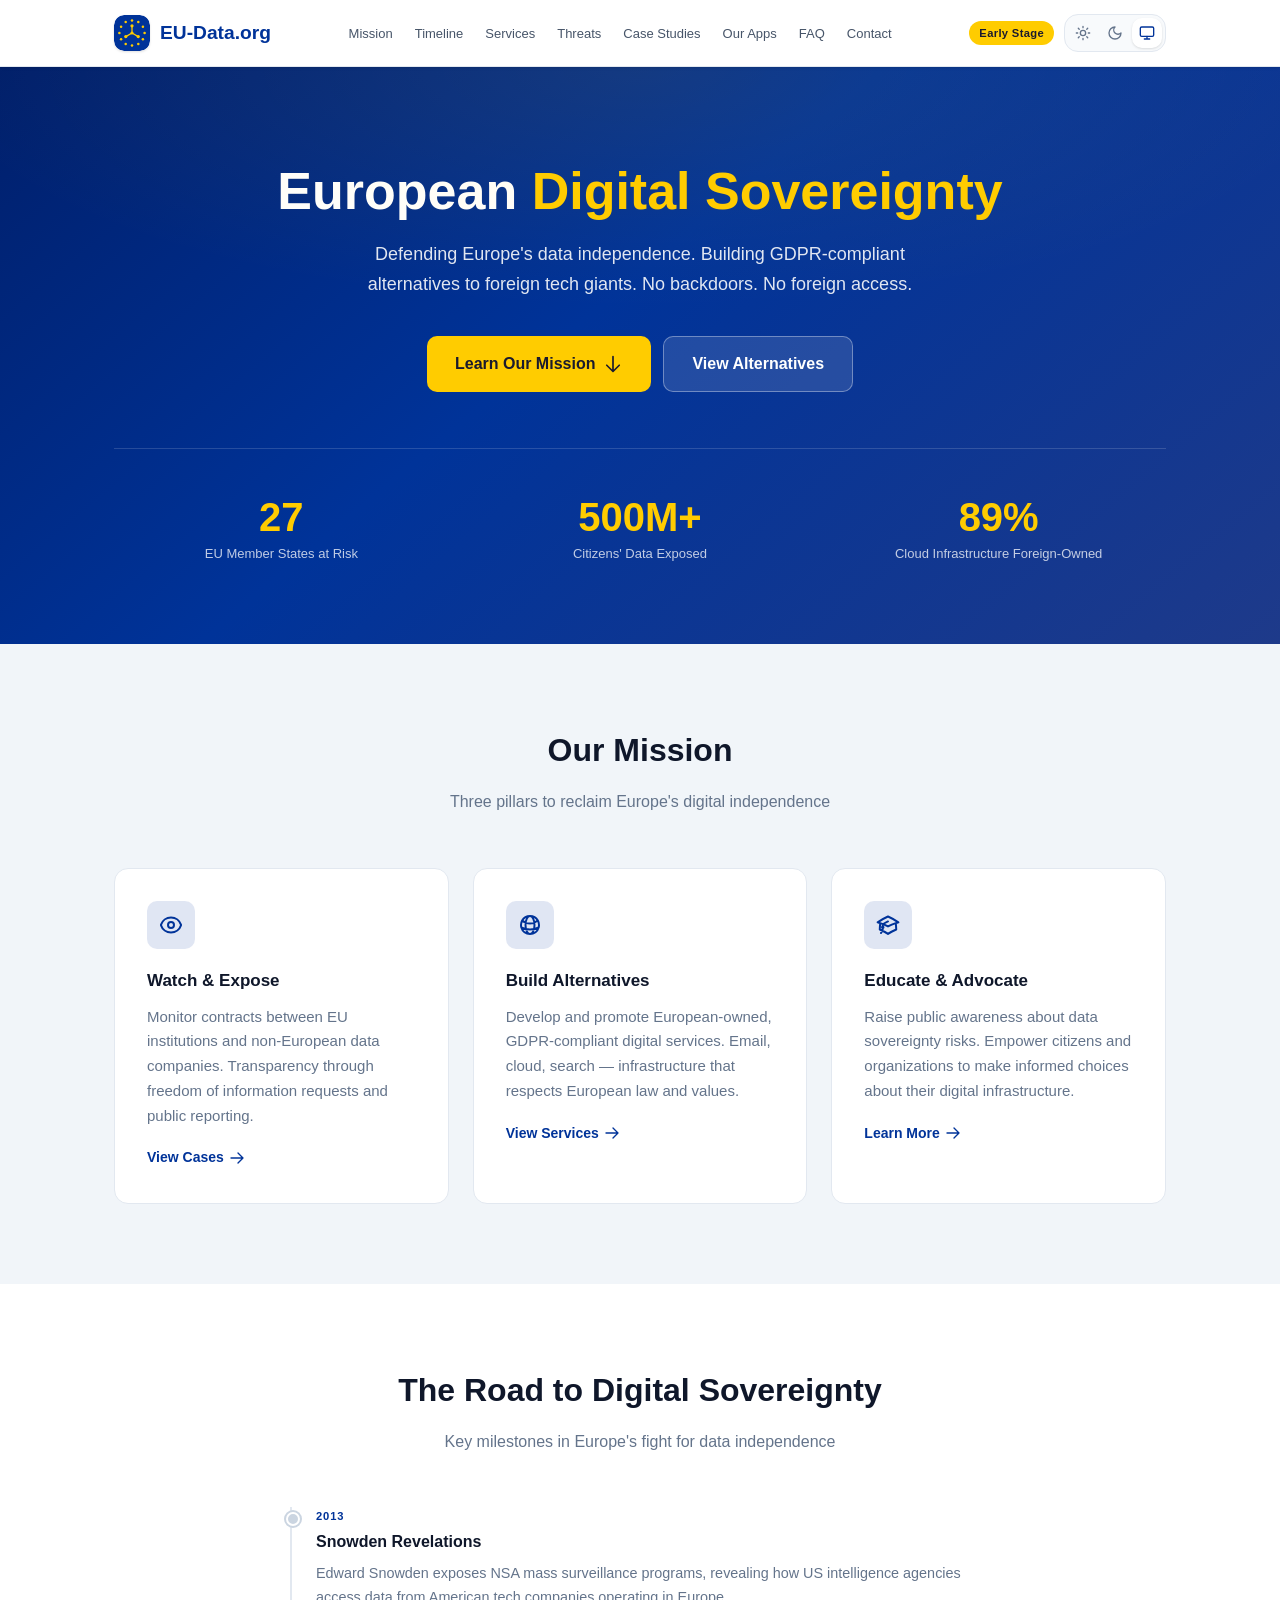
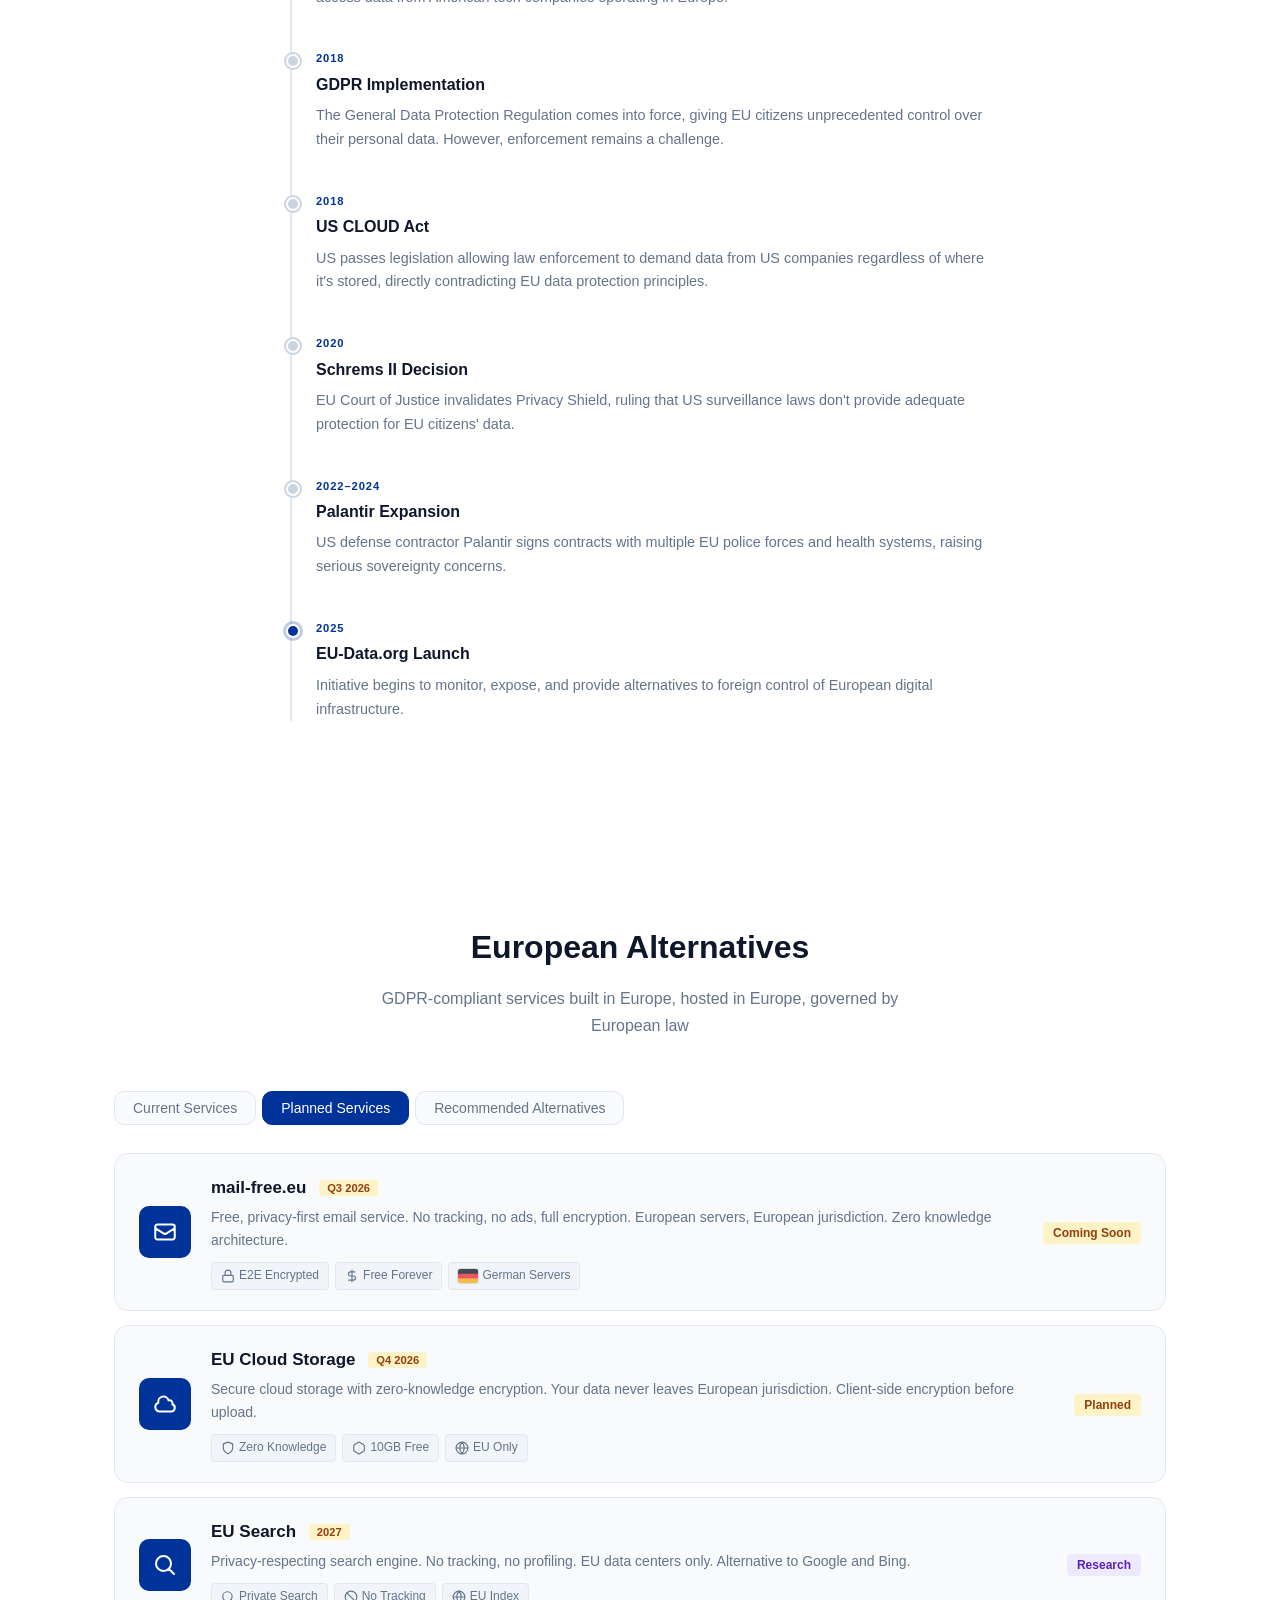
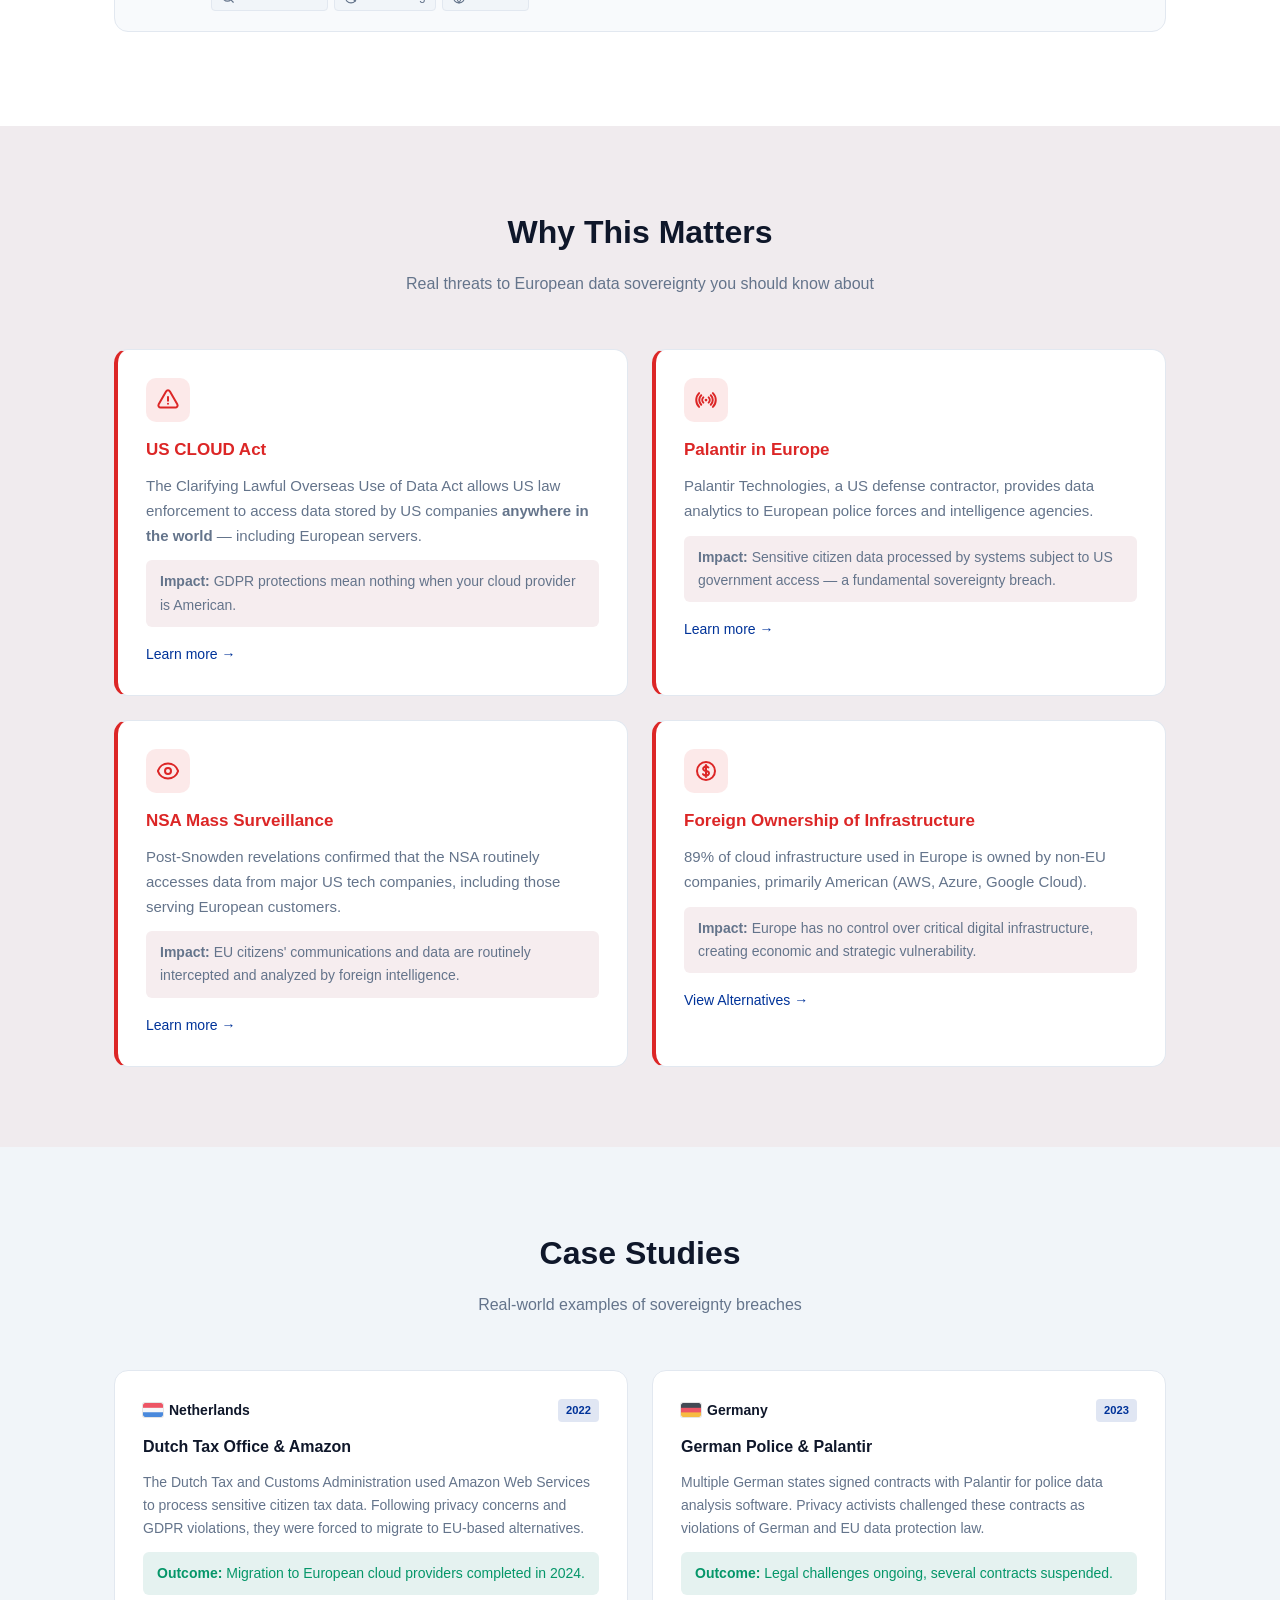
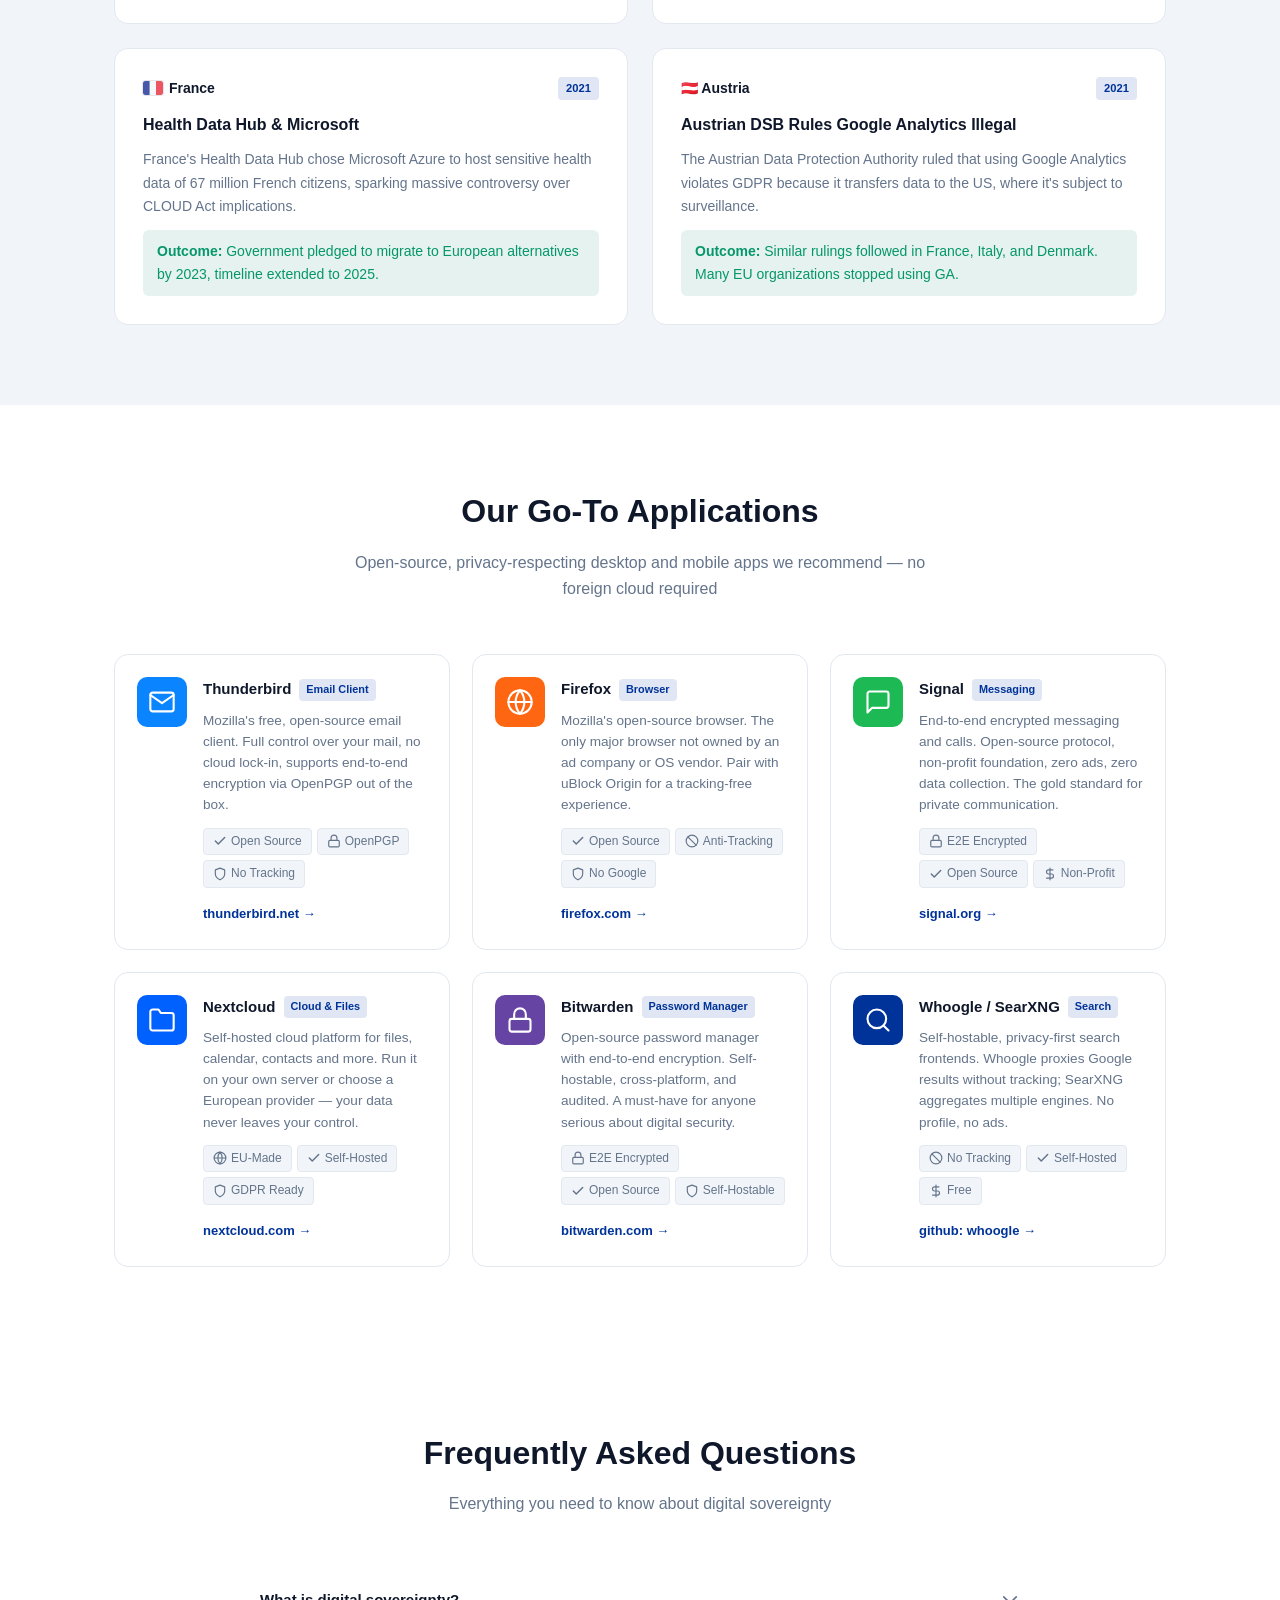
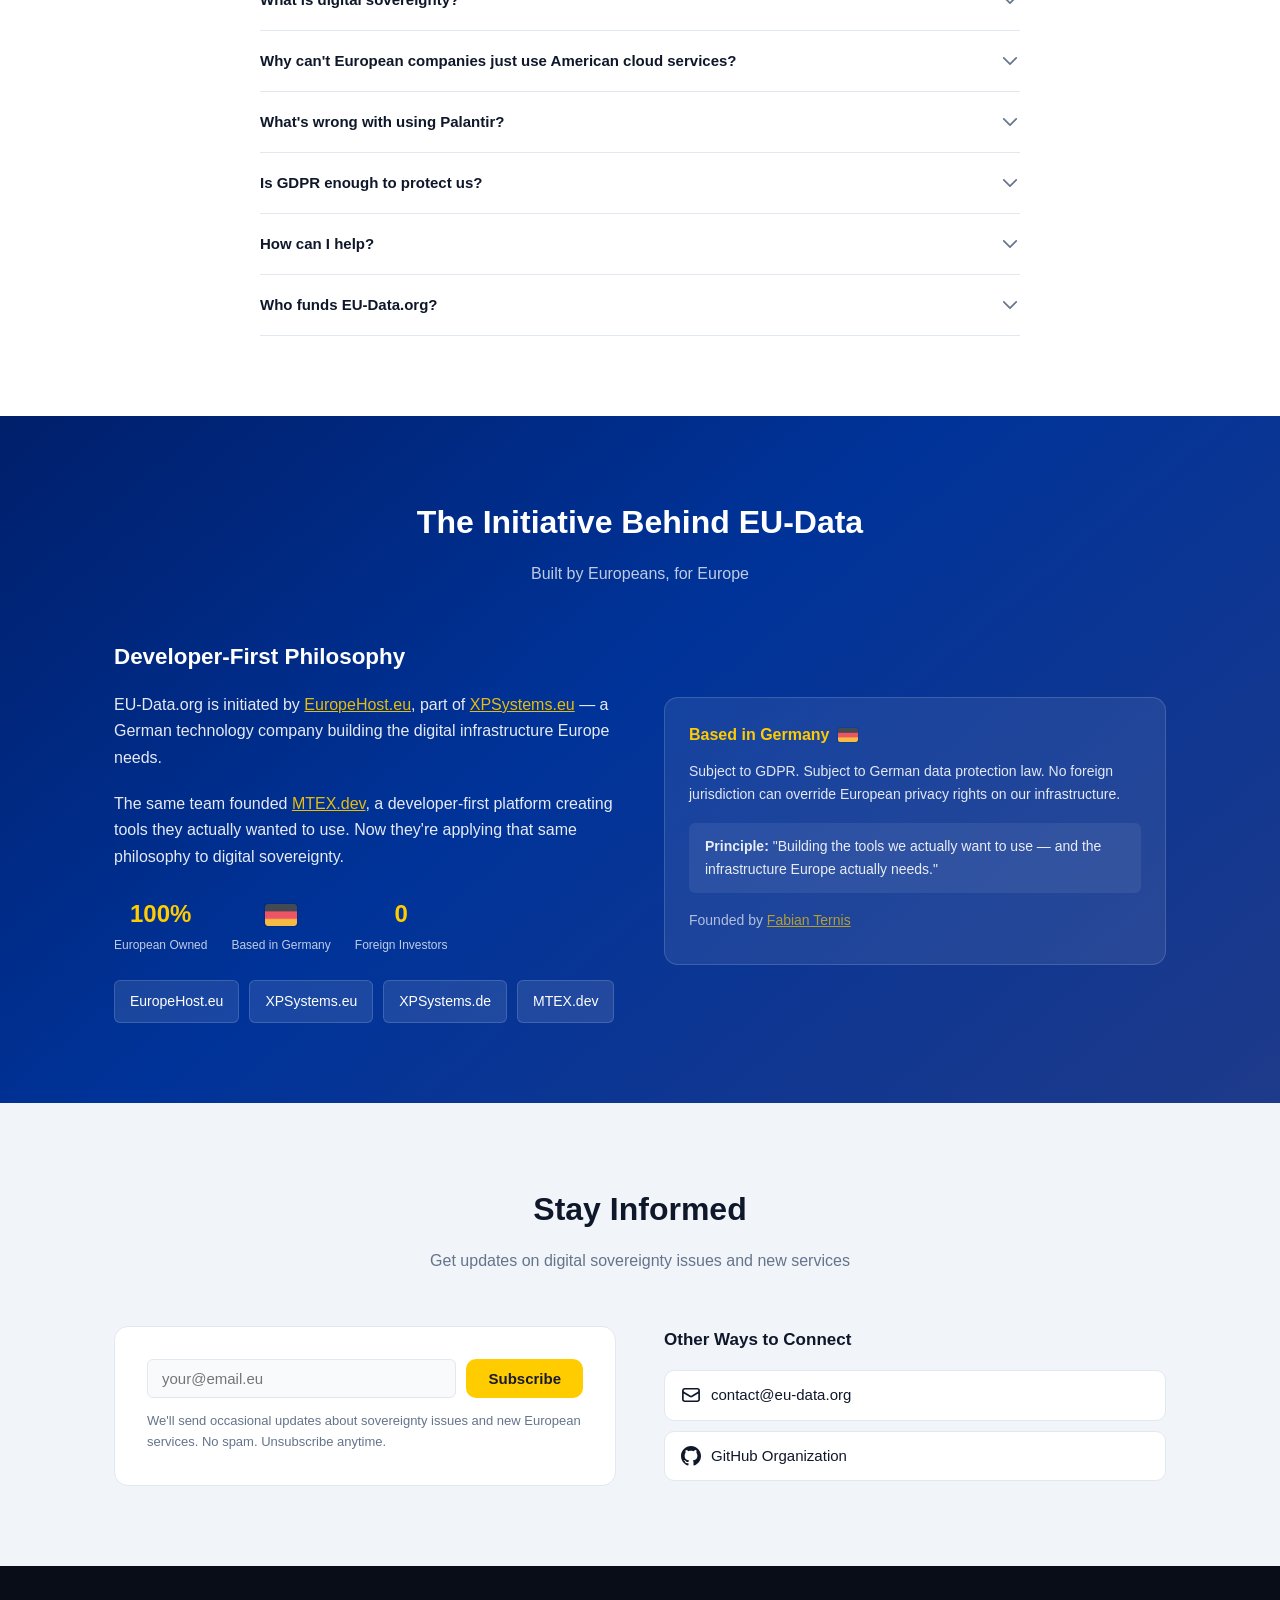
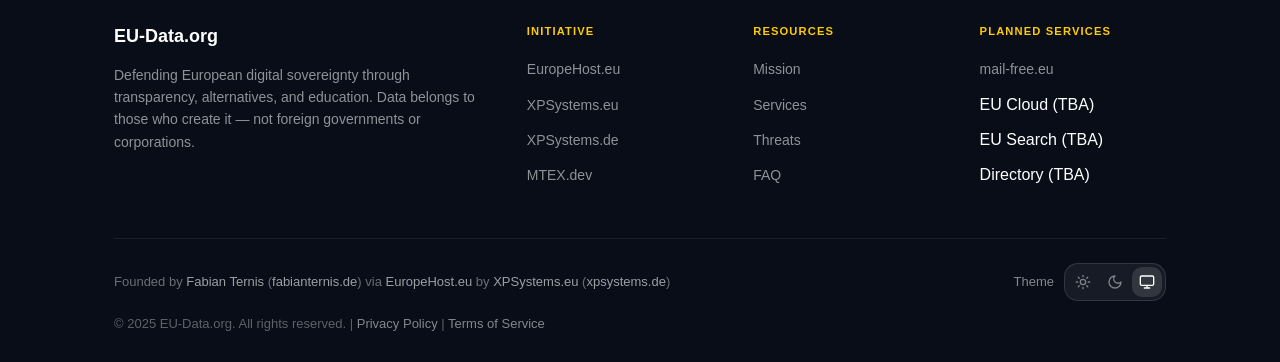
==== commit 4f1e4bd6: "feat: Update theme-switching(add "system") And update shadows on darkmode ..." ====
--- a/index.html
+++ b/index.html
@@ -1,5 +1,5 @@
 <!DOCTYPE html>
-<html lang="en" data-theme="light">
+<html lang="en">
 <head>
     <meta charset="UTF-8">
     <meta name="viewport" content="width=device-width, initial-scale=1.0">
@@ -15,7 +15,11 @@
     <meta name="theme-color" content="#003399">
 
     <!-- Styles -->
-    <link rel="stylesheet" href="/assets/css/styles.css">
+    <link rel="stylesheet" href="/assets/css/base.css">
+    <link rel="stylesheet" href="/assets/css/layout.css">
+    <link rel="stylesheet" href="/assets/css/components.css">
+    <link rel="stylesheet" href="/assets/css/sections.css">
+    <link rel="stylesheet" href="/assets/css/responsive.css">
 </head>
 <body>
 
@@ -44,14 +48,7 @@
 
             <div class="header-actions">
                 <span class="header-badge">Early Stage</span>
-                <button class="theme-toggle" id="themeToggle" aria-label="Toggle dark mode">
-                    <span class="icon-sun">
-                        <svg xmlns="http://www.w3.org/2000/svg" width="18" height="18" viewBox="0 0 24 24" fill="none" stroke="currentColor" stroke-width="2" stroke-linecap="round" stroke-linejoin="round"><circle cx="12" cy="12" r="4"/><path d="M12 2v2M12 20v2M4.93 4.93l1.41 1.41M17.66 17.66l1.41 1.41M2 12h2M20 12h2M4.93 19.07l1.41-1.41M17.66 6.34l1.41-1.41"/></svg>
-                    </span>
-                    <span class="icon-moon">
-                        <svg xmlns="http://www.w3.org/2000/svg" width="18" height="18" viewBox="0 0 24 24" fill="none" stroke="currentColor" stroke-width="2" stroke-linecap="round" stroke-linejoin="round"><path d="M12 3a6 6 0 0 0 9 9 9 9 0 1 1-9-9Z"/></svg>
-                    </span>
-                </button>
+                <div data-theme-switcher></div>
                 <button class="menu-toggle" id="menuToggle" aria-label="Toggle menu">
                     <span></span><span></span><span></span>
                 </button>
@@ -767,14 +764,7 @@
                 <p>Founded by <a href="https://fabian.ternis.eu/" target="_blank" rel="noopener noreferrer">Fabian Ternis</a> (<a href="https://fabianternis.de/" target="_blank" rel="noopener noreferrer">fabianternis.de</a>) via <a href="https://europehost.eu/" target="_blank" rel="noopener noreferrer">EuropeHost.eu</a> by <a href="https://xpsystems.eu/" target="_blank" rel="noopener noreferrer">XPSystems.eu</a> (<a href="https://xpsystems.de/" target="_blank" rel="noopener noreferrer">xpsystems.de</a>)</p>
                 <div class="footer-theme-row">
                     <span>Theme</span>
-                    <button class="theme-toggle" id="themeToggleFooter" aria-label="Toggle dark mode">
-                        <span class="icon-sun">
-                            <svg xmlns="http://www.w3.org/2000/svg" width="16" height="16" viewBox="0 0 24 24" fill="none" stroke="currentColor" stroke-width="2" stroke-linecap="round" stroke-linejoin="round"><circle cx="12" cy="12" r="4"/><path d="M12 2v2M12 20v2M4.93 4.93l1.41 1.41M17.66 17.66l1.41 1.41M2 12h2M20 12h2M4.93 19.07l1.41-1.41M17.66 6.34l1.41-1.41"/></svg>
-                        </span>
-                        <span class="icon-moon">
-                            <svg xmlns="http://www.w3.org/2000/svg" width="16" height="16" viewBox="0 0 24 24" fill="none" stroke="currentColor" stroke-width="2" stroke-linecap="round" stroke-linejoin="round"><path d="M12 3a6 6 0 0 0 9 9 9 9 0 1 1-9-9Z"/></svg>
-                        </span>
-                    </button>
+                    <div data-theme-switcher></div>
                 </div>
                 <p class="footer-legal">© 2025 EU-Data.org. All rights reserved. | <a href="https://eu-data.org/privacy">Privacy Policy</a> | <a href="https://eu-data.org/terms">Terms of Service</a></p>
             </div>
@@ -782,6 +772,8 @@
     </footer>
 
     <script src="/assets/js/svgs.js"></script>
-    <script src="/assets/js/scripts.js"></script>
+    <script src="/assets/js/theme.js"></script>
+    <script src="/assets/js/ui.js"></script>
+    <script src="/assets/js/animations.js"></script>
 </body>
 </html>
--- a/assets/css/base.css
+++ b/assets/css/base.css
@@ -0,0 +1,74 @@
+/* ============================================================
+   EU-Data.org — Base: reset, tokens, typography
+   ============================================================ */
+
+/* ---------- Reset ---------- */
+*, *::before, *::after { margin: 0; padding: 0; box-sizing: border-box; }
+
+/* ---------- Design tokens (light) ---------- */
+:root {
+    --eu-blue:        #003399;
+    --eu-blue-light:  #1a4db3;
+    --eu-yellow:      #FFCC00;
+    --accent-red:     #dc2626;
+    --accent-green:   #059669;
+
+    --text-primary:   #0f172a;
+    --text-secondary: #475569;
+    --text-muted:     #64748b;
+
+    --bg-page:        #f1f5f9;
+    --bg-surface:     #ffffff;
+    --bg-subtle:      #f8fafc;
+
+    --border:         #e2e8f0;
+    --border-strong:  #cbd5e1;
+
+    /* Light mode: subtle dark shadows */
+    --shadow-sm:  0 1px 3px rgba(0,0,0,.08), 0 1px 2px rgba(0,0,0,.05);
+    --shadow-md:  0 4px 12px rgba(0,0,0,.08), 0 2px 4px rgba(0,0,0,.05);
+    --shadow-lg:  0 12px 28px rgba(0,0,0,.10), 0 4px 8px rgba(0,0,0,.06);
+
+    --radius-sm:  6px;
+    --radius-md:  10px;
+    --radius-lg:  14px;
+    --radius-xl:  20px;
+
+    --transition: 0.2s ease;
+}
+
+/* ---------- Dark mode tokens ---------- */
+[data-theme="dark"] {
+    --eu-blue:        #4d7fff;
+    --eu-blue-light:  #6b93ff;
+    --eu-yellow:      #FFCC00;
+
+    --text-primary:   #f1f5f9;
+    --text-secondary: #94a3b8;
+    --text-muted:     #64748b;
+
+    --bg-page:        #0b0f1a;
+    --bg-surface:     #131929;
+    --bg-subtle:      #1a2236;
+
+    --border:         #1e2d47;
+    --border-strong:  #2a3f5f;
+
+    /* Dark mode: light blue glow instead of dark shadows */
+    --shadow-sm:  0 1px 4px rgba(77,127,255,.10), 0 0 0 1px rgba(77,127,255,.06);
+    --shadow-md:  0 4px 16px rgba(77,127,255,.14), 0 2px 6px rgba(77,127,255,.08);
+    --shadow-lg:  0 12px 32px rgba(77,127,255,.18), 0 4px 12px rgba(77,127,255,.10);
+}
+
+/* ---------- Base ---------- */
+html { scroll-behavior: smooth; }
+
+body {
+    font-family: -apple-system, BlinkMacSystemFont, 'Segoe UI', Roboto, Oxygen, Ubuntu, sans-serif;
+    line-height: 1.65;
+    color: var(--text-primary);
+    background: var(--bg-page);
+    transition: background var(--transition), color var(--transition);
+}
+
+.container { max-width: 1100px; margin: 0 auto; padding: 0 24px; }
--- a/assets/css/layout.css
+++ b/assets/css/layout.css
@@ -0,0 +1,171 @@
+/* ============================================================
+   EU-Data.org — Layout: header, nav, hero, sections, footer
+   ============================================================ */
+
+/* ---------- Header ---------- */
+header {
+    background: var(--bg-surface);
+    border-bottom: 1px solid var(--border);
+    padding: 14px 0;
+    position: sticky;
+    top: 0;
+    z-index: 200;
+    box-shadow: var(--shadow-sm);
+    transition: background var(--transition), border-color var(--transition);
+}
+
+.header-inner { display: flex; justify-content: space-between; align-items: center; gap: 16px; }
+
+.logo {
+    display: flex;
+    align-items: center;
+    gap: 10px;
+    font-weight: 700;
+    font-size: 1.2rem;
+    color: var(--eu-blue);
+    text-decoration: none;
+    flex-shrink: 0;
+}
+
+.logo-icon {
+    width: 36px; height: 36px;
+    border-radius: var(--radius-md);
+    overflow: hidden;
+    display: flex; align-items: center; justify-content: center;
+    box-shadow: var(--shadow-sm);
+}
+.logo-icon img { width: 36px; height: 36px; display: block; border-radius: var(--radius-md); }
+
+/* ---------- Nav ---------- */
+.nav { display: flex; }
+.nav-list { list-style: none; display: flex; gap: 2px; }
+.nav-list a {
+    color: var(--text-secondary);
+    text-decoration: none;
+    font-size: 0.8125rem;
+    font-weight: 500;
+    padding: 6px 10px;
+    border-radius: var(--radius-sm);
+    transition: background var(--transition), color var(--transition);
+    white-space: nowrap;
+}
+.nav-list a:hover { background: var(--bg-subtle); color: var(--eu-blue); }
+
+.header-actions { display: flex; align-items: center; gap: 10px; flex-shrink: 0; }
+
+.header-badge {
+    background: var(--eu-yellow);
+    color: #1a1a2e;
+    padding: 3px 10px;
+    border-radius: 20px;
+    font-size: 0.7rem;
+    font-weight: 700;
+    letter-spacing: 0.03em;
+    white-space: nowrap;
+}
+
+/* Mobile menu */
+.menu-toggle {
+    display: none;
+    flex-direction: column;
+    gap: 5px;
+    background: none;
+    border: none;
+    cursor: pointer;
+    padding: 6px;
+    border-radius: var(--radius-sm);
+}
+.menu-toggle span {
+    display: block; width: 22px; height: 2px;
+    background: var(--text-primary);
+    border-radius: 2px;
+    transition: transform var(--transition), opacity var(--transition);
+}
+
+/* ---------- Hero ---------- */
+.hero {
+    padding: 96px 0 80px;
+    background: linear-gradient(140deg, #001f6b 0%, #003399 45%, #1e3a8a 100%);
+    color: white;
+    text-align: center;
+    position: relative;
+    overflow: hidden;
+}
+.hero::before {
+    content: '';
+    position: absolute; inset: 0;
+    background: radial-gradient(ellipse 80% 60% at 50% 0%, rgba(255,204,0,.08) 0%, transparent 70%);
+    pointer-events: none;
+}
+.hero h1 { font-size: clamp(2rem, 5vw, 3.25rem); font-weight: 800; margin-bottom: 20px; line-height: 1.1; }
+.hero h1 span { color: var(--eu-yellow); }
+.hero-subtitle { font-size: 1.125rem; opacity: .88; max-width: 580px; margin: 0 auto 36px; }
+.hero-cta-group { display: flex; gap: 12px; justify-content: center; flex-wrap: wrap; }
+
+.stats {
+    display: grid; grid-template-columns: repeat(3, 1fr); gap: 24px;
+    margin-top: 56px; padding-top: 48px;
+    border-top: 1px solid rgba(255,255,255,.15);
+}
+.stat-item { text-align: center; }
+.stat-number { font-size: 2.5rem; font-weight: 800; color: var(--eu-yellow); line-height: 1; }
+.stat-label { font-size: 0.8125rem; opacity: .75; margin-top: 6px; }
+
+/* ---------- Sections ---------- */
+section { padding: 80px 0; }
+
+.section-header { text-align: center; margin-bottom: 52px; }
+.section-header h2 { font-size: clamp(1.5rem, 3vw, 2rem); font-weight: 700; margin-bottom: 12px; color: var(--text-primary); }
+.section-header p { color: var(--text-muted); max-width: 580px; margin: 0 auto; font-size: 1rem; }
+
+.section-alt    { background: var(--bg-surface); }
+.section-danger { background: color-mix(in srgb, var(--accent-red) 5%, var(--bg-page)); }
+[data-theme="dark"] .section-danger { background: #1a0a0a; }
+
+.section-blue {
+    background: linear-gradient(140deg, #001f6b 0%, #003399 45%, #1e3a8a 100%);
+    color: white;
+}
+.section-blue .section-header h2 { color: white; }
+.section-blue .section-header p  { color: rgba(255,255,255,.75); }
+
+/* ---------- Footer ---------- */
+footer {
+    background: #080d18;
+    color: white;
+    padding: 56px 0 28px;
+}
+[data-theme="dark"] footer { background: #050810; border-top: 1px solid var(--border); }
+
+.footer-content {
+    display: grid; grid-template-columns: 2fr 1fr 1fr 1fr;
+    gap: 40px; margin-bottom: 40px;
+}
+.footer-brand h3 { font-size: 1.125rem; margin-bottom: 12px; }
+.footer-brand p  { color: rgba(255,255,255,.55); font-size: 0.875rem; line-height: 1.6; }
+
+.footer-links h4 {
+    font-size: 0.7rem; text-transform: uppercase; letter-spacing: .1em;
+    margin-bottom: 16px; color: var(--eu-yellow);
+}
+.footer-links ul { list-style: none; }
+.footer-links li { margin-bottom: 9px; }
+.footer-links a { color: rgba(255,255,255,.55); text-decoration: none; font-size: 0.875rem; transition: color var(--transition); }
+.footer-links a:hover { color: white; }
+
+.footer-bottom {
+    padding-top: 24px;
+    border-top: 1px solid rgba(255,255,255,.08);
+    display: flex; justify-content: space-between; align-items: center;
+    flex-wrap: wrap; gap: 12px;
+    font-size: 0.8125rem; color: rgba(255,255,255,.4);
+}
+.footer-bottom a { color: rgba(255,255,255,.6); text-decoration: none; }
+.footer-bottom a:hover { color: white; }
+.footer-legal { color: rgba(255,255,255,.35); }
+.footer-legal a { color: rgba(255,255,255,.5); }
+
+.footer-theme-row {
+    display: flex; align-items: center; gap: 10px;
+    font-size: 0.8125rem; color: rgba(255,255,255,.5);
+}
--- a/assets/css/components.css
+++ b/assets/css/components.css
@@ -0,0 +1,114 @@
+/* ============================================================
+   EU-Data.org — Components: buttons, badges, flags, theme toggle, cards
+   ============================================================ */
+
+/* ---------- Buttons ---------- */
+.btn {
+    display: inline-flex; align-items: center; gap: 8px;
+    padding: 11px 22px;
+    border-radius: var(--radius-md);
+    text-decoration: none;
+    font-weight: 600;
+    font-size: 0.9375rem;
+    cursor: pointer; border: none;
+    transition: transform var(--transition), box-shadow var(--transition), background var(--transition);
+}
+.btn-lg { padding: 14px 28px; font-size: 1rem; }
+.btn-primary { background: var(--eu-yellow); color: #1a1a2e; }
+.btn-primary:hover { transform: translateY(-2px); box-shadow: 0 8px 20px rgba(0,0,0,.25); }
+.btn-secondary { background: rgba(255,255,255,.12); color: white; border: 1px solid rgba(255,255,255,.35); }
+.btn-secondary:hover { background: rgba(255,255,255,.22); }
+
+/* ---------- Badges ---------- */
+.badge {
+    padding: 2px 8px; border-radius: 4px;
+    font-size: 0.7rem; font-weight: 700; margin-left: 8px; vertical-align: middle;
+}
+.badge-success { background: #d1fae5; color: #065f46; }
+.badge-warning { background: #fef3c7; color: #92400e; }
+[data-theme="dark"] .badge-success { background: #064e3b; color: #6ee7b7; }
+[data-theme="dark"] .badge-warning { background: #451a03; color: #fcd34d; }
+
+.status-badge { font-size: 0.75rem; padding: 4px 10px; border-radius: 4px; font-weight: 600; white-space: nowrap; }
+.status-active   { background: #d1fae5; color: #065f46; }
+.status-planned  { background: #fef3c7; color: #92400e; }
+.status-research { background: #ede9fe; color: #5b21b6; }
+[data-theme="dark"] .status-active   { background: #064e3b; color: #6ee7b7; }
+[data-theme="dark"] .status-planned  { background: #451a03; color: #fcd34d; }
+[data-theme="dark"] .status-research { background: #2e1065; color: #c4b5fd; }
+
+.feature-tag {
+    background: var(--bg-page);
+    color: var(--text-muted);
+    padding: 3px 9px;
+    border-radius: 4px;
+    font-size: 0.75rem;
+    border: 1px solid var(--border);
+    display: inline-flex; align-items: center; gap: 4px;
+}
+.feature-tag [data-icon] { display: inline-flex; align-items: center; gap: 4px; }
+.feature-tag [data-icon] svg { vertical-align: middle; flex-shrink: 0; }
+
+/* ---------- Flags ---------- */
+.flag-icon {
+    display: inline-block; width: 20px; height: 14px;
+    object-fit: cover; border-radius: 2px;
+    vertical-align: middle; margin-bottom: 1px;
+    box-shadow: 0 0 0 1px rgba(0,0,0,.1);
+}
+.flag-lg { width: 32px; height: 22px; }
+
+/* ---------- Theme switcher (3-way) ---------- */
+.theme-switcher {
+    display: flex;
+    align-items: center;
+    background: var(--bg-subtle);
+    border: 1px solid var(--border);
+    border-radius: var(--radius-lg);
+    padding: 3px;
+    gap: 2px;
+}
+
+.theme-btn {
+    width: 30px; height: 30px;
+    border-radius: var(--radius-md);
+    border: none;
+    background: transparent;
+    color: var(--text-muted);
+    cursor: pointer;
+    display: flex; align-items: center; justify-content: center;
+    transition: background var(--transition), color var(--transition);
+    flex-shrink: 0;
+}
+.theme-btn:hover { color: var(--text-primary); }
+.theme-btn.active {
+    background: var(--bg-surface);
+    color: var(--eu-blue);
+    box-shadow: var(--shadow-sm);
+}
+
+/* Footer variant */
+.footer-theme-row .theme-switcher {
+    background: rgba(255,255,255,.06);
+    border-color: rgba(255,255,255,.12);
+}
+.footer-theme-row .theme-btn { color: rgba(255,255,255,.45); }
+.footer-theme-row .theme-btn:hover { color: rgba(255,255,255,.85); }
+.footer-theme-row .theme-btn.active {
+    background: rgba(255,255,255,.12);
+    color: white;
+    box-shadow: none;
+}
+
+/* ---------- Shared card hover ---------- */
+.card-base {
+    background: var(--bg-surface);
+    border: 1px solid var(--border);
+    border-radius: var(--radius-lg);
+    transition: transform var(--transition), box-shadow var(--transition);
+}
+.card-base:hover { transform: translateY(-3px); box-shadow: var(--shadow-lg); }
+
+/* ---------- Fade-in ---------- */
+.fade-in { opacity: 0; transform: translateY(14px); transition: opacity .5s ease, transform .5s ease; }
+.fade-in.visible { opacity: 1; transform: translateY(0); }
--- a/assets/css/sections.css
+++ b/assets/css/sections.css
@@ -0,0 +1,282 @@
+/* ============================================================
+   EU-Data.org — Sections: mission, timeline, services, threats,
+                            cases, apps, faq, initiative, contact
+   ============================================================ */
+
+/* ---------- Mission ---------- */
+.mission-grid { display: grid; grid-template-columns: repeat(3, 1fr); gap: 24px; }
+
+.mission-card {
+    background: var(--bg-surface);
+    padding: 32px;
+    border-radius: var(--radius-lg);
+    border: 1px solid var(--border);
+    transition: transform var(--transition), box-shadow var(--transition);
+}
+.mission-card:hover { transform: translateY(-4px); box-shadow: var(--shadow-lg); }
+
+.mission-icon {
+    width: 48px; height: 48px;
+    background: color-mix(in srgb, var(--eu-blue) 12%, transparent);
+    border-radius: var(--radius-md);
+    display: flex; align-items: center; justify-content: center;
+    margin-bottom: 18px;
+    color: var(--eu-blue);
+}
+.mission-card h3 { font-size: 1.0625rem; margin-bottom: 10px; color: var(--text-primary); }
+.mission-card p  { color: var(--text-muted); font-size: 0.9375rem; }
+
+.card-link {
+    display: inline-flex; align-items: center; gap: 5px;
+    color: var(--eu-blue); text-decoration: none;
+    font-size: 0.875rem; font-weight: 600; margin-top: 18px;
+}
+.card-link:hover { text-decoration: underline; }
+
+/* ---------- Timeline ---------- */
+.timeline { position: relative; padding-left: 36px; max-width: 720px; margin: 0 auto; }
+.timeline::before {
+    content: ''; position: absolute; left: 10px; top: 0; bottom: 0;
+    width: 2px; background: var(--border);
+}
+.timeline-item { position: relative; margin-bottom: 40px; }
+.timeline-marker {
+    position: absolute; left: -30px; top: 5px;
+    width: 14px; height: 14px; border-radius: 50%;
+    background: var(--border-strong);
+    border: 2px solid var(--bg-surface);
+    box-shadow: 0 0 0 2px var(--border-strong);
+}
+.timeline-marker.active {
+    background: var(--eu-blue);
+    box-shadow: 0 0 0 3px color-mix(in srgb, var(--eu-blue) 25%, transparent);
+}
+.timeline-date {
+    font-size: 0.7rem; font-weight: 700; color: var(--eu-blue);
+    text-transform: uppercase; letter-spacing: .08em; margin-bottom: 4px;
+}
+.timeline-content h3 { font-size: 1rem; margin-bottom: 6px; color: var(--text-primary); }
+.timeline-content p  { color: var(--text-muted); font-size: 0.9rem; }
+
+/* ---------- Services ---------- */
+.services { background: var(--bg-surface); }
+
+.service-tabs { display: flex; gap: 6px; margin-bottom: 28px; flex-wrap: wrap; }
+.tab-btn {
+    padding: 8px 18px;
+    border-radius: var(--radius-md);
+    border: 1px solid var(--border);
+    background: var(--bg-subtle);
+    color: var(--text-muted);
+    font-size: 0.875rem; font-weight: 500;
+    cursor: pointer;
+    transition: background var(--transition), color var(--transition), border-color var(--transition);
+}
+.tab-btn.active, .tab-btn:hover { background: var(--eu-blue); color: white; border-color: var(--eu-blue); }
+
+.tab-content { display: none; }
+.tab-content.active { display: block; }
+
+.service-item {
+    display: flex; align-items: center; gap: 20px;
+    padding: 20px 24px;
+    background: var(--bg-subtle);
+    border-radius: var(--radius-lg);
+    margin-bottom: 14px;
+    border: 1px solid var(--border);
+    transition: box-shadow var(--transition);
+}
+.service-item:hover { box-shadow: var(--shadow-md); }
+
+.service-icon {
+    width: 52px; height: 52px;
+    background: var(--eu-blue);
+    border-radius: var(--radius-md);
+    display: flex; align-items: center; justify-content: center;
+    color: white; flex-shrink: 0;
+}
+.service-content h3 { font-size: 1.0625rem; margin-bottom: 4px; color: var(--text-primary); }
+.service-content p  { color: var(--text-muted); font-size: 0.875rem; }
+
+.service-features { display: flex; flex-wrap: wrap; gap: 6px; margin-top: 10px; }
+.service-status { margin-left: auto; flex-shrink: 0; }
+
+/* Alternatives directory */
+.alternatives-intro { margin-bottom: 20px; color: var(--text-muted); }
+.alternatives-grid { display: grid; grid-template-columns: repeat(4, 1fr); gap: 18px; }
+.alternative-card {
+    background: var(--bg-surface);
+    border: 1px solid var(--border);
+    border-radius: var(--radius-md);
+    padding: 20px;
+}
+.alternative-card h4 {
+    font-size: 0.8rem; text-transform: uppercase; letter-spacing: .06em;
+    color: var(--eu-blue); margin-bottom: 12px;
+}
+.alternative-card ul { list-style: none; }
+.alternative-card li { margin-bottom: 8px; font-size: 0.875rem; display: flex; align-items: center; gap: 6px; }
+.alternative-card a { color: var(--text-primary); text-decoration: none; }
+.alternative-card a:hover { color: var(--eu-blue); text-decoration: underline; }
+
+/* ---------- Threats ---------- */
+.threats-grid { display: grid; grid-template-columns: repeat(2, 1fr); gap: 24px; }
+.threat-card {
+    background: var(--bg-surface);
+    padding: 28px;
+    border-radius: var(--radius-lg);
+    border: 1px solid var(--border);
+    border-left: 4px solid var(--accent-red);
+    transition: transform var(--transition), box-shadow var(--transition);
+}
+.threat-card:hover { transform: translateY(-3px); box-shadow: var(--shadow-lg); }
+.threat-icon {
+    width: 44px; height: 44px;
+    background: color-mix(in srgb, var(--accent-red) 10%, transparent);
+    border-radius: var(--radius-md);
+    display: flex; align-items: center; justify-content: center;
+    color: var(--accent-red); margin-bottom: 14px;
+}
+.threat-card h3 { font-size: 1.0625rem; margin-bottom: 10px; color: var(--accent-red); }
+.threat-card p  { color: var(--text-muted); font-size: 0.9375rem; margin-bottom: 12px; }
+.threat-impact {
+    background: color-mix(in srgb, var(--accent-red) 6%, var(--bg-subtle));
+    border-radius: var(--radius-sm);
+    padding: 10px 14px;
+    font-size: 0.875rem; color: var(--text-muted); margin-bottom: 14px;
+}
+.threat-link { color: var(--eu-blue); text-decoration: none; font-size: 0.875rem; font-weight: 500; }
+.threat-link:hover { text-decoration: underline; }
+
+/* ---------- Case studies ---------- */
+.cases-grid { display: grid; grid-template-columns: repeat(2, 1fr); gap: 24px; }
+.case-card {
+    background: var(--bg-surface);
+    border: 1px solid var(--border);
+    border-radius: var(--radius-lg);
+    padding: 28px;
+    transition: transform var(--transition), box-shadow var(--transition);
+}
+.case-card:hover { transform: translateY(-3px); box-shadow: var(--shadow-lg); }
+.case-header { display: flex; justify-content: space-between; align-items: center; margin-bottom: 12px; }
+.case-country { font-size: 0.875rem; font-weight: 600; display: flex; align-items: center; gap: 6px; color: var(--text-primary); }
+.case-year {
+    font-size: 0.7rem; background: color-mix(in srgb, var(--eu-blue) 12%, transparent);
+    color: var(--eu-blue); padding: 2px 8px; border-radius: 4px; font-weight: 700;
+}
+.case-card h3 { font-size: 1rem; margin-bottom: 10px; color: var(--text-primary); }
+.case-card p  { color: var(--text-muted); font-size: 0.875rem; margin-bottom: 12px; }
+.case-outcome {
+    background: color-mix(in srgb, var(--accent-green) 8%, var(--bg-subtle));
+    border-radius: var(--radius-sm);
+    padding: 10px 14px; font-size: 0.875rem;
+    color: var(--accent-green);
+}
+[data-theme="dark"] .case-outcome { color: #6ee7b7; }
+
+/* ---------- Apps ---------- */
+.apps-grid { display: grid; grid-template-columns: repeat(3, 1fr); gap: 22px; }
+.app-card {
+    background: var(--bg-surface);
+    border: 1px solid var(--border);
+    border-radius: var(--radius-lg);
+    padding: 22px;
+    display: flex; gap: 16px; align-items: flex-start;
+    transition: transform var(--transition), box-shadow var(--transition);
+}
+.app-card:hover { transform: translateY(-3px); box-shadow: var(--shadow-lg); }
+.app-icon {
+    width: 50px; height: 50px; border-radius: var(--radius-md);
+    display: flex; align-items: center; justify-content: center;
+    color: white; flex-shrink: 0;
+}
+.app-content { flex: 1; min-width: 0; }
+.app-header { display: flex; align-items: center; gap: 8px; margin-bottom: 8px; flex-wrap: wrap; }
+.app-header h3 { font-size: 0.9375rem; margin: 0; color: var(--text-primary); }
+.app-badge {
+    font-size: 0.68rem; font-weight: 700; padding: 2px 7px; border-radius: 4px;
+    background: color-mix(in srgb, var(--eu-blue) 12%, transparent);
+    color: var(--eu-blue); white-space: nowrap;
+}
+.app-content p { color: var(--text-muted); font-size: 0.85rem; margin-bottom: 12px; line-height: 1.55; }
+.app-tags { display: flex; flex-wrap: wrap; gap: 5px; margin-bottom: 12px; }
+.app-link { font-size: 0.8125rem; font-weight: 600; color: var(--eu-blue); text-decoration: none; }
+.app-link:hover { text-decoration: underline; }
+
+/* ---------- FAQ ---------- */
+.faq-container { max-width: 760px; margin: 0 auto; }
+.faq-item { border-bottom: 1px solid var(--border); }
+.faq-question {
+    width: 100%; display: flex; justify-content: space-between; align-items: center;
+    padding: 20px 0; background: none; border: none; text-align: left;
+    font-size: 0.9375rem; font-weight: 600; color: var(--text-primary); cursor: pointer; gap: 12px;
+}
+.faq-question svg { flex-shrink: 0; transition: transform var(--transition); color: var(--text-muted); }
+.faq-item.open .faq-question svg { transform: rotate(180deg); }
+.faq-answer { display: none; padding-bottom: 20px; color: var(--text-muted); font-size: 0.9375rem; }
+.faq-item.open .faq-answer { display: block; }
+.faq-answer ul { padding-left: 20px; margin: 10px 0; }
+.faq-answer li { margin-bottom: 6px; }
+.faq-answer p + p { margin-top: 10px; }
+.faq-answer a { color: var(--eu-blue); }
+
+/* ---------- Initiative ---------- */
+.initiative-content { display: grid; grid-template-columns: 1fr 1fr; gap: 48px; align-items: center; }
+.initiative-text h3 { font-size: 1.4rem; margin-bottom: 16px; }
+.initiative-text p  { opacity: .9; margin-bottom: 20px; }
+.initiative-stats { display: flex; gap: 24px; margin: 24px 0; flex-wrap: wrap; }
+.stat-box { text-align: center; }
+.stat-value { font-size: 1.5rem; font-weight: 800; color: var(--eu-yellow); }
+.stat-desc  { font-size: 0.75rem; opacity: .75; margin-top: 2px; }
+.initiative-links { display: flex; flex-wrap: wrap; gap: 10px; }
+.initiative-links a {
+    background: rgba(255,255,255,.1); color: white;
+    padding: 9px 15px; border-radius: var(--radius-sm);
+    text-decoration: none; font-size: 0.875rem;
+    transition: background var(--transition);
+    border: 1px solid rgba(255,255,255,.15);
+}
+.initiative-links a:hover { background: rgba(255,255,255,.2); }
+
+.founder-card {
+    background: rgba(255,255,255,.08);
+    padding: 24px; border-radius: var(--radius-lg);
+    border: 1px solid rgba(255,255,255,.15);
+}
+.founder-card h4 { font-size: 1rem; margin-bottom: 12px; color: var(--eu-yellow); display: flex; align-items: center; gap: 8px; }
+.founder-card p  { font-size: 0.875rem; opacity: .88; margin-bottom: 8px; }
+.founder-card a  { color: white; }
+.founder-principle {
+    background: rgba(255,255,255,.08); border-radius: var(--radius-sm);
+    padding: 12px 16px; font-size: 0.875rem; margin: 16px 0; opacity: .9;
+}
+.founder-info { font-size: 0.875rem; opacity: .75; }
+.founder-info a { color: var(--eu-yellow); }
+
+/* ---------- Contact / Newsletter ---------- */
+.newsletter-container { display: grid; grid-template-columns: 1fr 1fr; gap: 48px; align-items: start; }
+.newsletter-form {
+    background: var(--bg-surface); padding: 32px;
+    border-radius: var(--radius-lg); border: 1px solid var(--border);
+}
+.form-group { display: flex; gap: 10px; margin-bottom: 12px; }
+.form-group input {
+    flex: 1; padding: 10px 14px;
+    border: 1px solid var(--border); border-radius: var(--radius-sm);
+    font-size: 0.9375rem; outline: none;
+    background: var(--bg-subtle); color: var(--text-primary);
+    transition: border-color var(--transition);
+}
+.form-group input:focus { border-color: var(--eu-blue); }
+.form-note { font-size: 0.8125rem; color: var(--text-muted); }
+.contact-info h3 { font-size: 1.0625rem; margin-bottom: 16px; color: var(--text-primary); }
+.contact-methods { display: flex; flex-direction: column; gap: 10px; }
+.contact-method {
+    display: flex; align-items: center; gap: 10px;
+    color: var(--text-primary); text-decoration: none; font-size: 0.9375rem;
+    padding: 12px 16px;
+    background: var(--bg-surface); border: 1px solid var(--border);
+    border-radius: var(--radius-md);
+    transition: border-color var(--transition), color var(--transition), box-shadow var(--transition);
+}
+.contact-method:hover { border-color: var(--eu-blue); color: var(--eu-blue); box-shadow: var(--shadow-sm); }
--- a/assets/css/responsive.css
+++ b/assets/css/responsive.css
@@ -0,0 +1,50 @@
+/* ============================================================
+   EU-Data.org — Responsive breakpoints
+   ============================================================ */
+
+@media (max-width: 1024px) {
+    .footer-content { grid-template-columns: 1fr 1fr; gap: 32px; }
+}
+
+@media (max-width: 900px) {
+    .apps-grid { grid-template-columns: repeat(2, 1fr); }
+}
+
+@media (max-width: 768px) {
+    header { position: sticky; }
+    .nav {
+        display: none; position: absolute; top: 100%; left: 0; right: 0;
+        background: var(--bg-surface); border-bottom: 1px solid var(--border);
+        padding: 12px 20px; box-shadow: var(--shadow-md);
+    }
+    .nav.open { display: block; }
+    .nav-list { flex-direction: column; gap: 2px; }
+    .nav-list a { padding: 9px 12px; font-size: 0.9375rem; }
+    .menu-toggle { display: flex; }
+    .hero h1 { font-size: 2rem; }
+    .stats { grid-template-columns: 1fr; gap: 16px; }
+    .mission-grid { grid-template-columns: 1fr; }
+    .threats-grid { grid-template-columns: 1fr; }
+    .cases-grid { grid-template-columns: 1fr; }
+    .initiative-content { grid-template-columns: 1fr; }
+    .newsletter-container { grid-template-columns: 1fr; }
+    .footer-content { grid-template-columns: 1fr; gap: 24px; }
+    .footer-bottom { flex-direction: column; text-align: center; }
+    .service-item { flex-direction: column; text-align: center; }
+    .service-status { margin-left: 0; }
+    .alternatives-grid { grid-template-columns: repeat(2, 1fr); }
+    .form-group { flex-direction: column; }
+    .initiative-stats { flex-wrap: wrap; }
+    /* Compact theme switcher label on mobile */
+    .footer-theme-row > span { display: none; }
+}
+
+@media (max-width: 600px) {
+    .apps-grid { grid-template-columns: 1fr; }
+    .app-card { flex-direction: column; }
+}
+
+@media (max-width: 480px) {
+    .alternatives-grid { grid-template-columns: 1fr; }
+    .hero-cta-group { flex-direction: column; align-items: center; }
+}
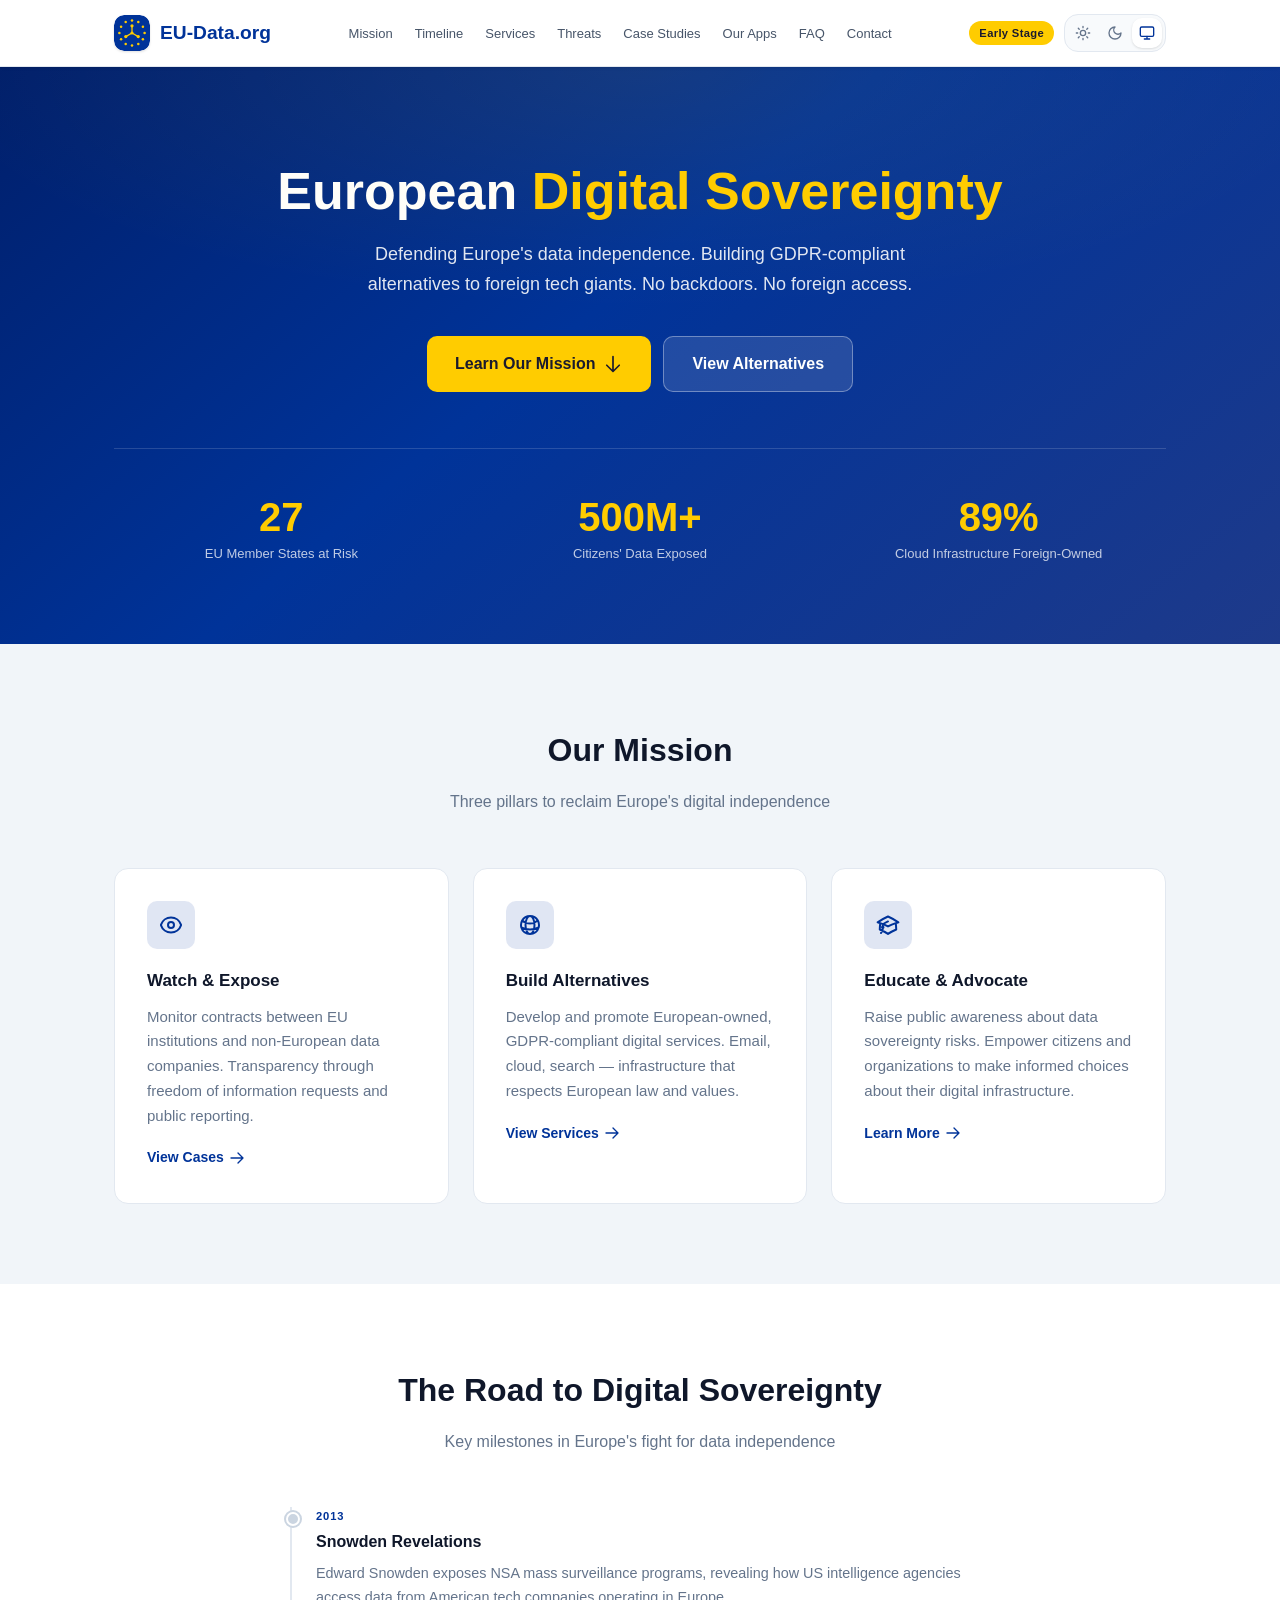
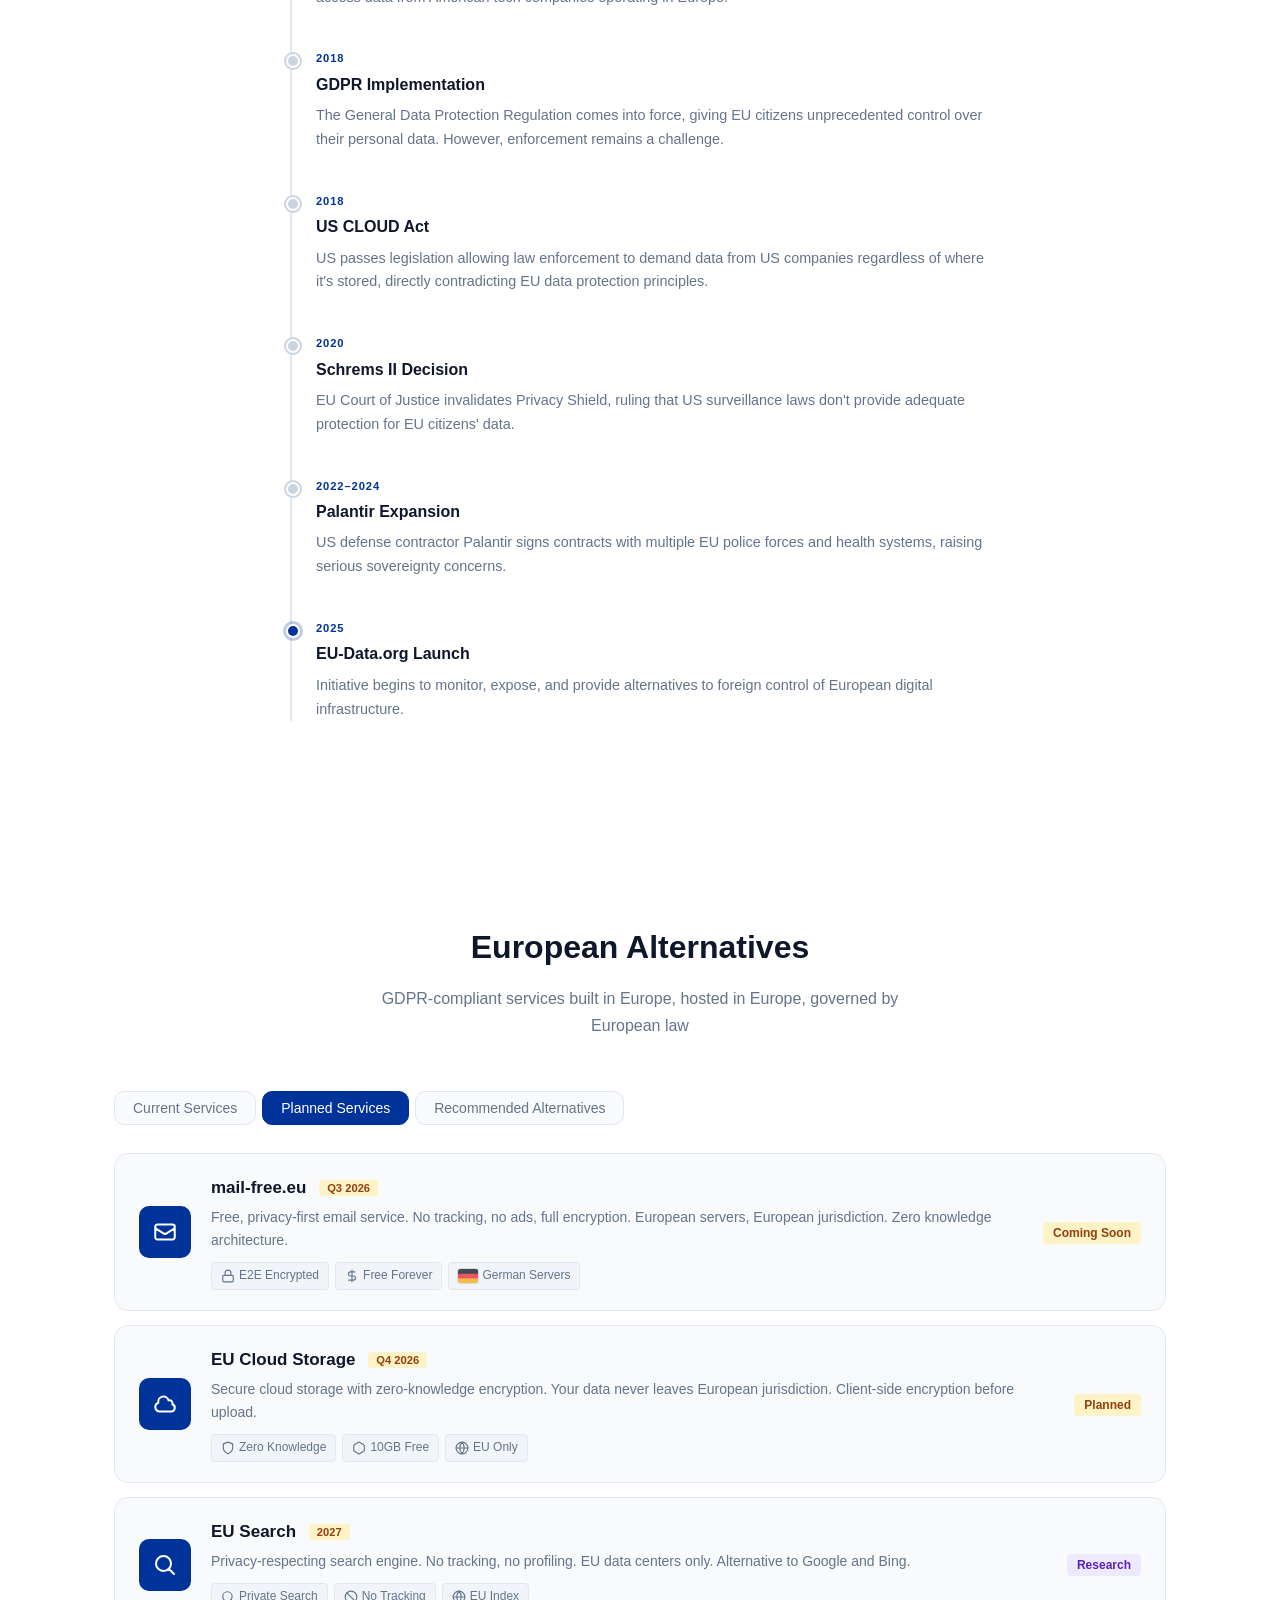
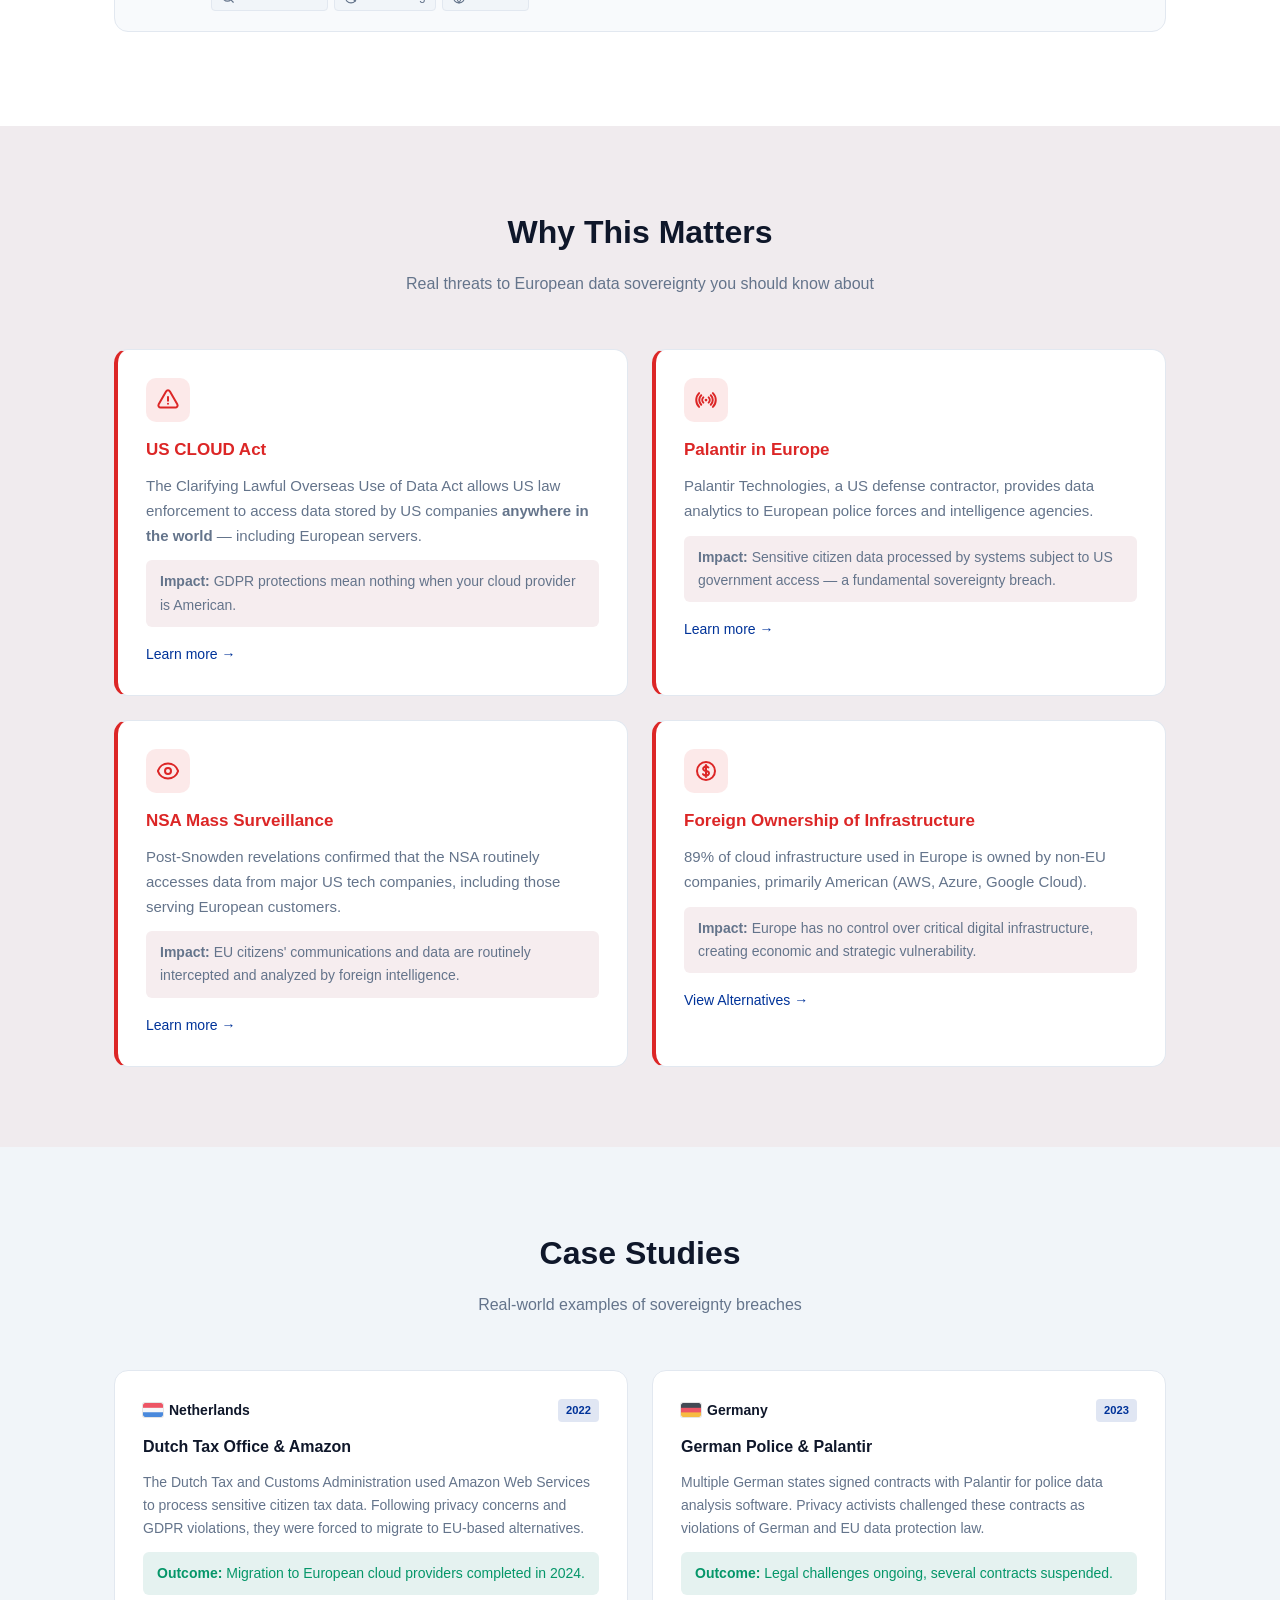
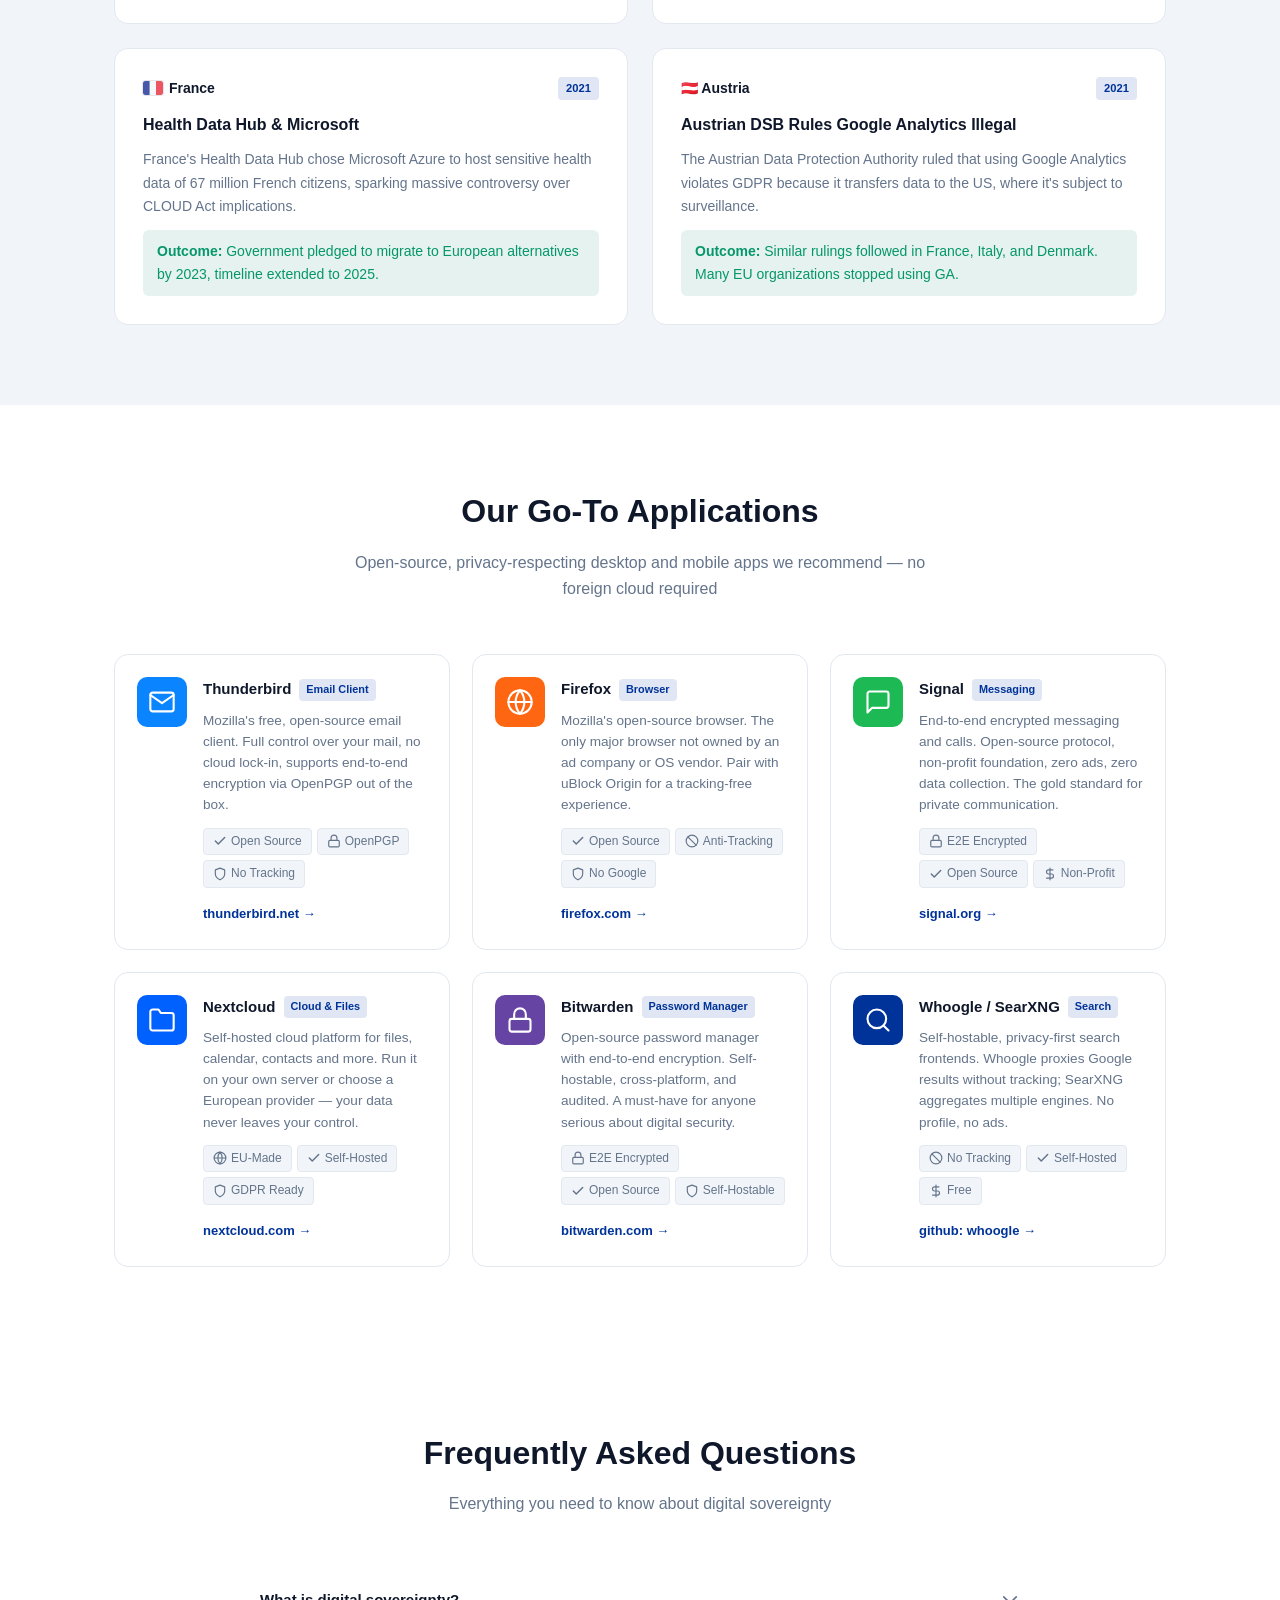
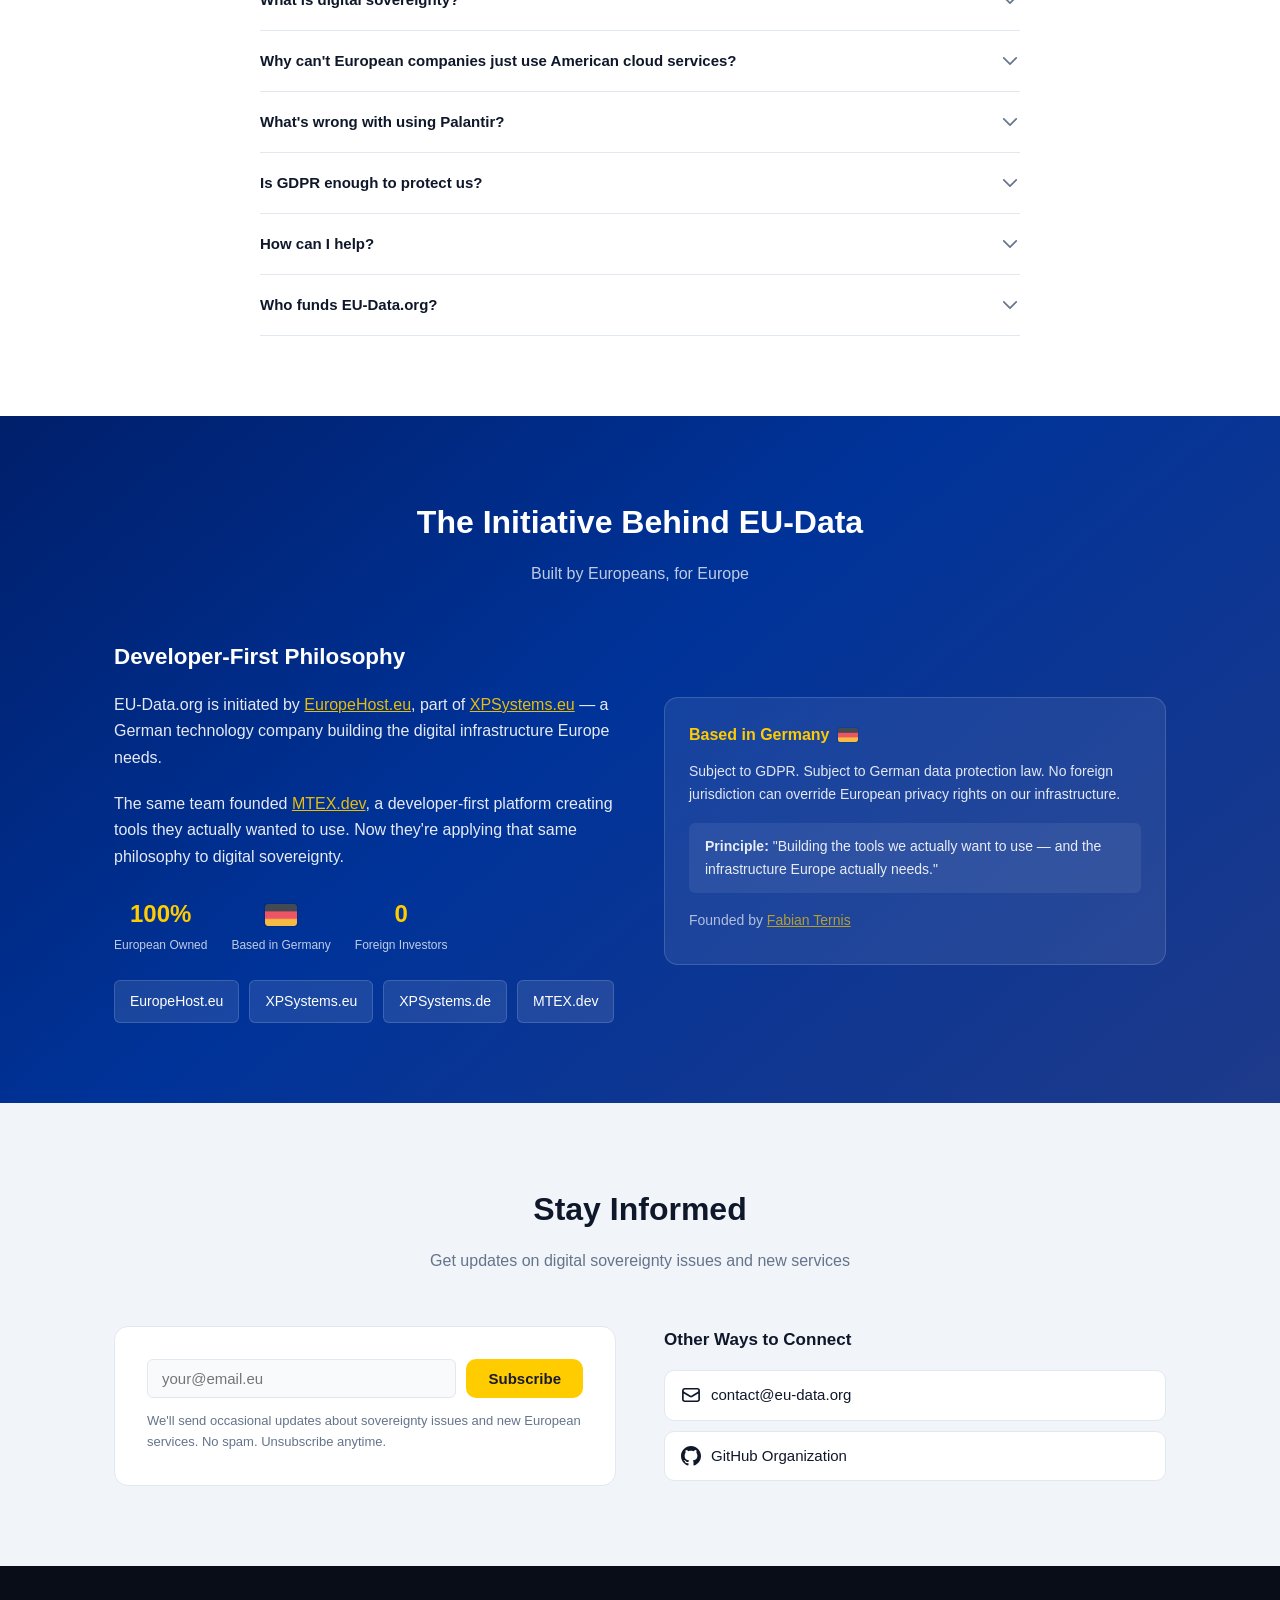
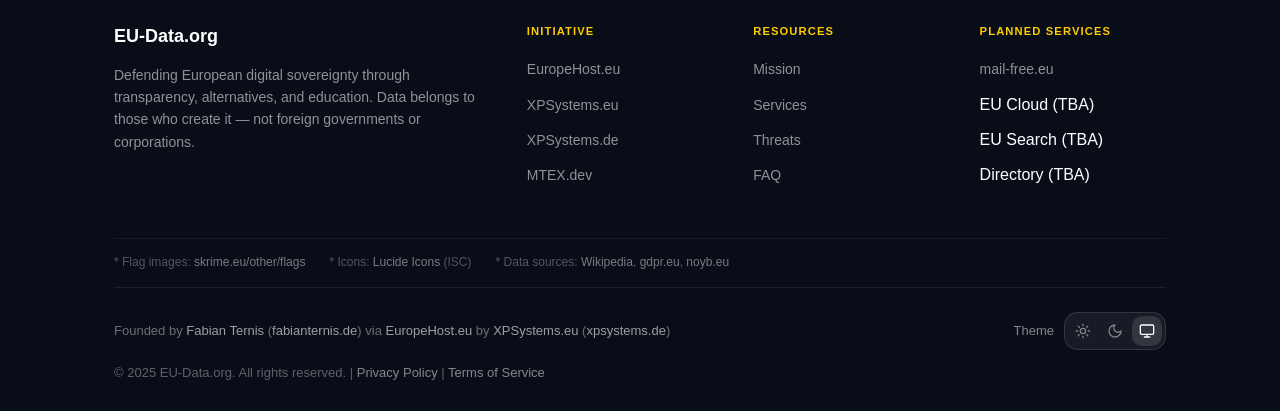
==== commit 10936ffa: "multiple changes ..." ====
--- a/index.html
+++ b/index.html
@@ -760,6 +760,11 @@
                     </ul>
                 </div>
             </div>
+            <div class="footer-footnotes">
+                <span>Flag images: <a href="https://skrime.eu/other/flags" target="_blank" rel="noopener noreferrer">skrime.eu/other/flags</a></span>
+                <span>Icons: <a href="https://lucide.dev" target="_blank" rel="noopener noreferrer">Lucide Icons</a> (ISC)</span>
+                <span>Data sources: <a href="https://en.wikipedia.org/wiki/CLOUD_Act" target="_blank" rel="noopener noreferrer">Wikipedia</a>, <a href="https://gdpr.eu/" target="_blank" rel="noopener noreferrer">gdpr.eu</a>, <a href="https://noyb.eu/" target="_blank" rel="noopener noreferrer">noyb.eu</a></span>
+            </div>
             <div class="footer-bottom">
                 <p>Founded by <a href="https://fabian.ternis.eu/" target="_blank" rel="noopener noreferrer">Fabian Ternis</a> (<a href="https://fabianternis.de/" target="_blank" rel="noopener noreferrer">fabianternis.de</a>) via <a href="https://europehost.eu/" target="_blank" rel="noopener noreferrer">EuropeHost.eu</a> by <a href="https://xpsystems.eu/" target="_blank" rel="noopener noreferrer">XPSystems.eu</a> (<a href="https://xpsystems.de/" target="_blank" rel="noopener noreferrer">xpsystems.de</a>)</p>
                 <div class="footer-theme-row">
--- a/assets/css/layout.css
+++ b/assets/css/layout.css
@@ -153,6 +153,16 @@
 .footer-links a { color: rgba(255,255,255,.55); text-decoration: none; font-size: 0.875rem; transition: color var(--transition); }
 .footer-links a:hover { color: white; }
 
+.footer-footnotes {
+    padding: 14px 0;
+    border-top: 1px solid rgba(255,255,255,.06);
+    display: flex; flex-wrap: wrap; gap: 6px 24px;
+    font-size: 0.75rem; color: rgba(255,255,255,.3);
+}
+.footer-footnotes a { color: rgba(255,255,255,.45); text-decoration: none; }
+.footer-footnotes a:hover { color: rgba(255,255,255,.75); text-decoration: underline; }
+.footer-footnotes span::before { content: '* '; }
+
 .footer-bottom {
     padding-top: 24px;
     border-top: 1px solid rgba(255,255,255,.08);
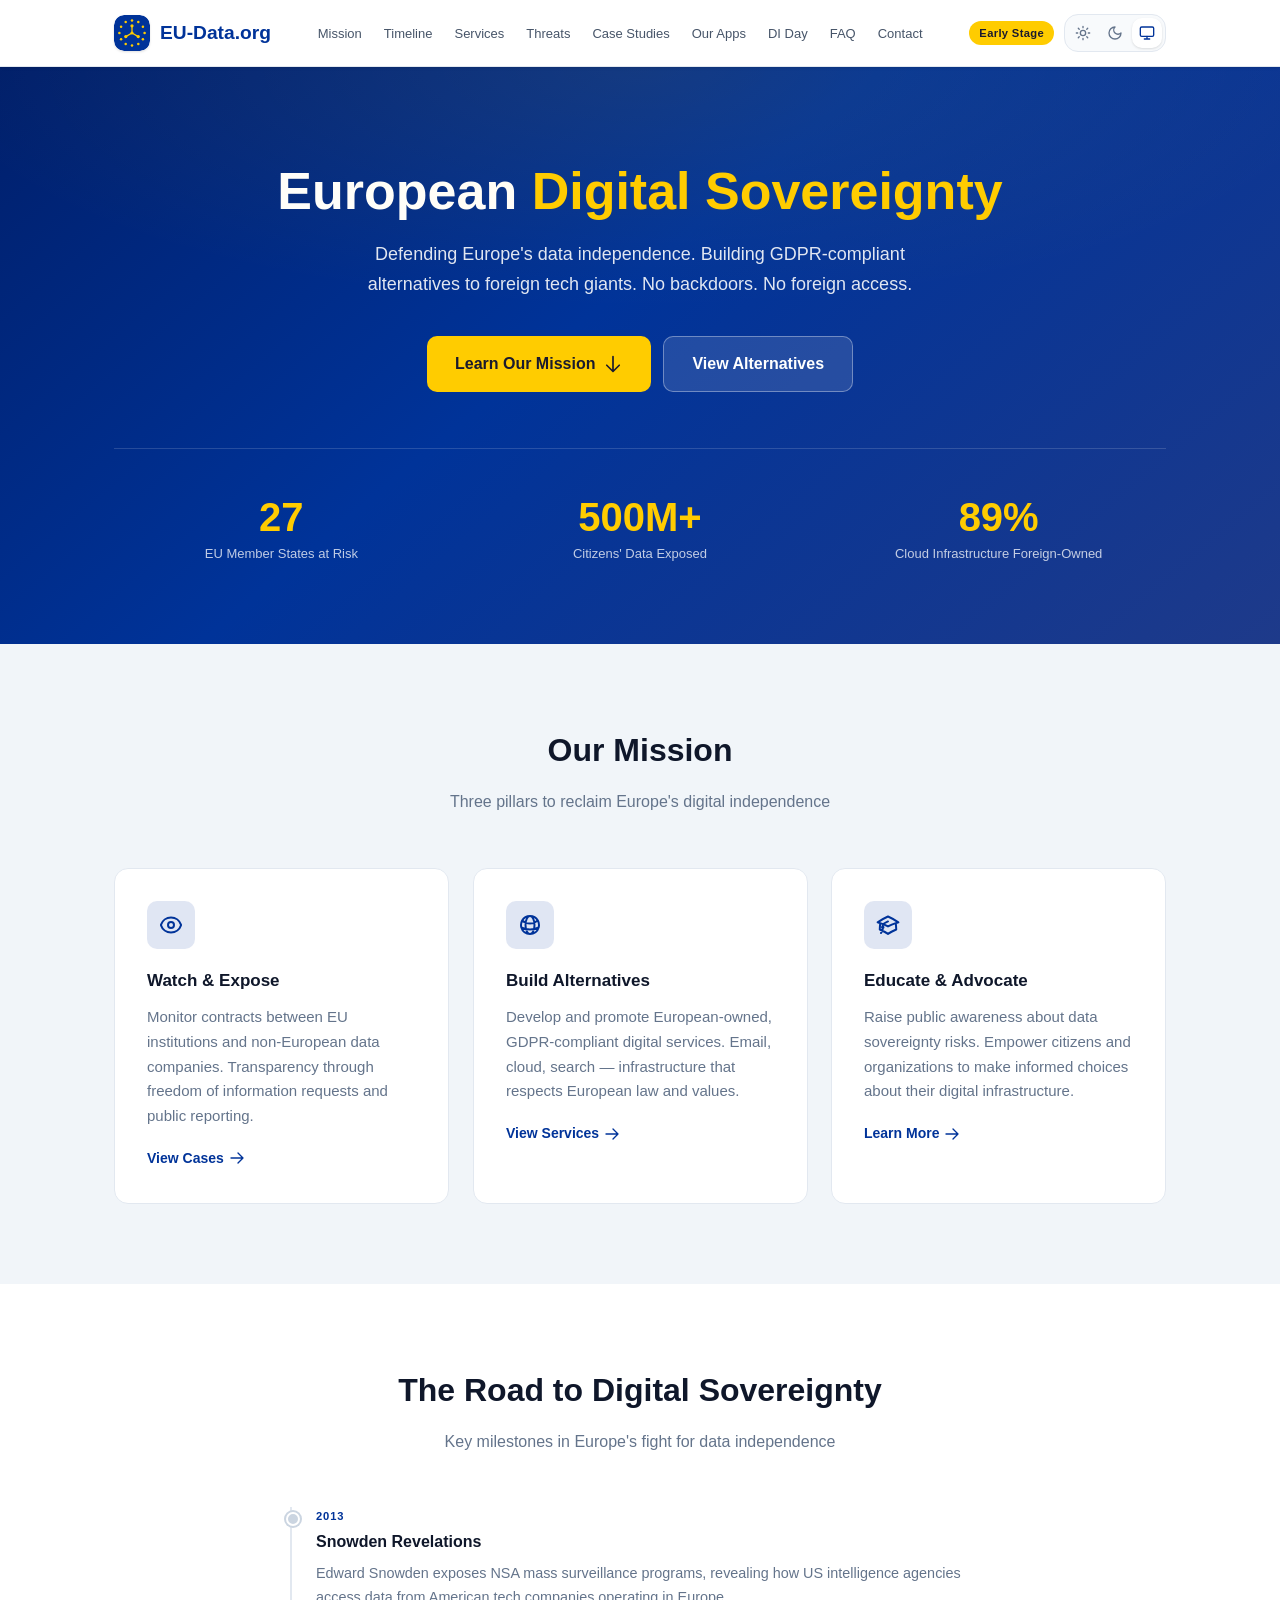
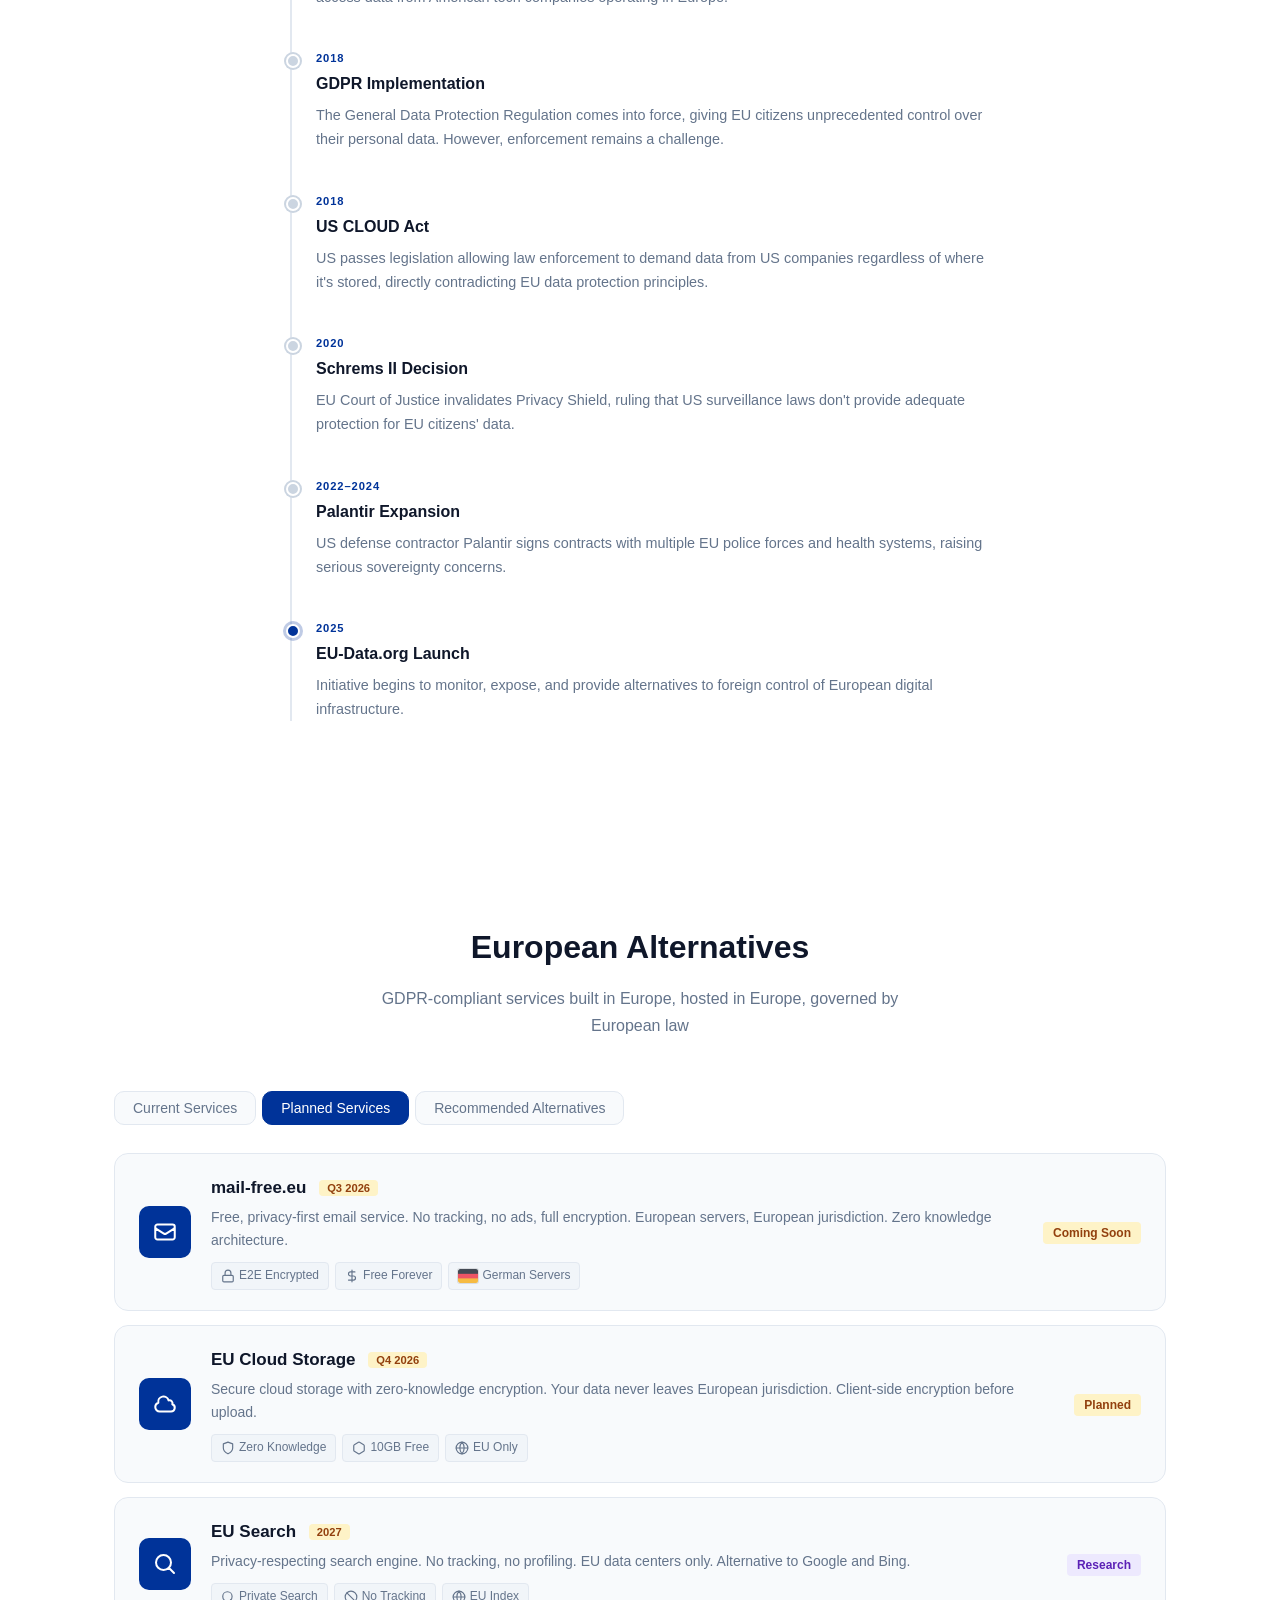
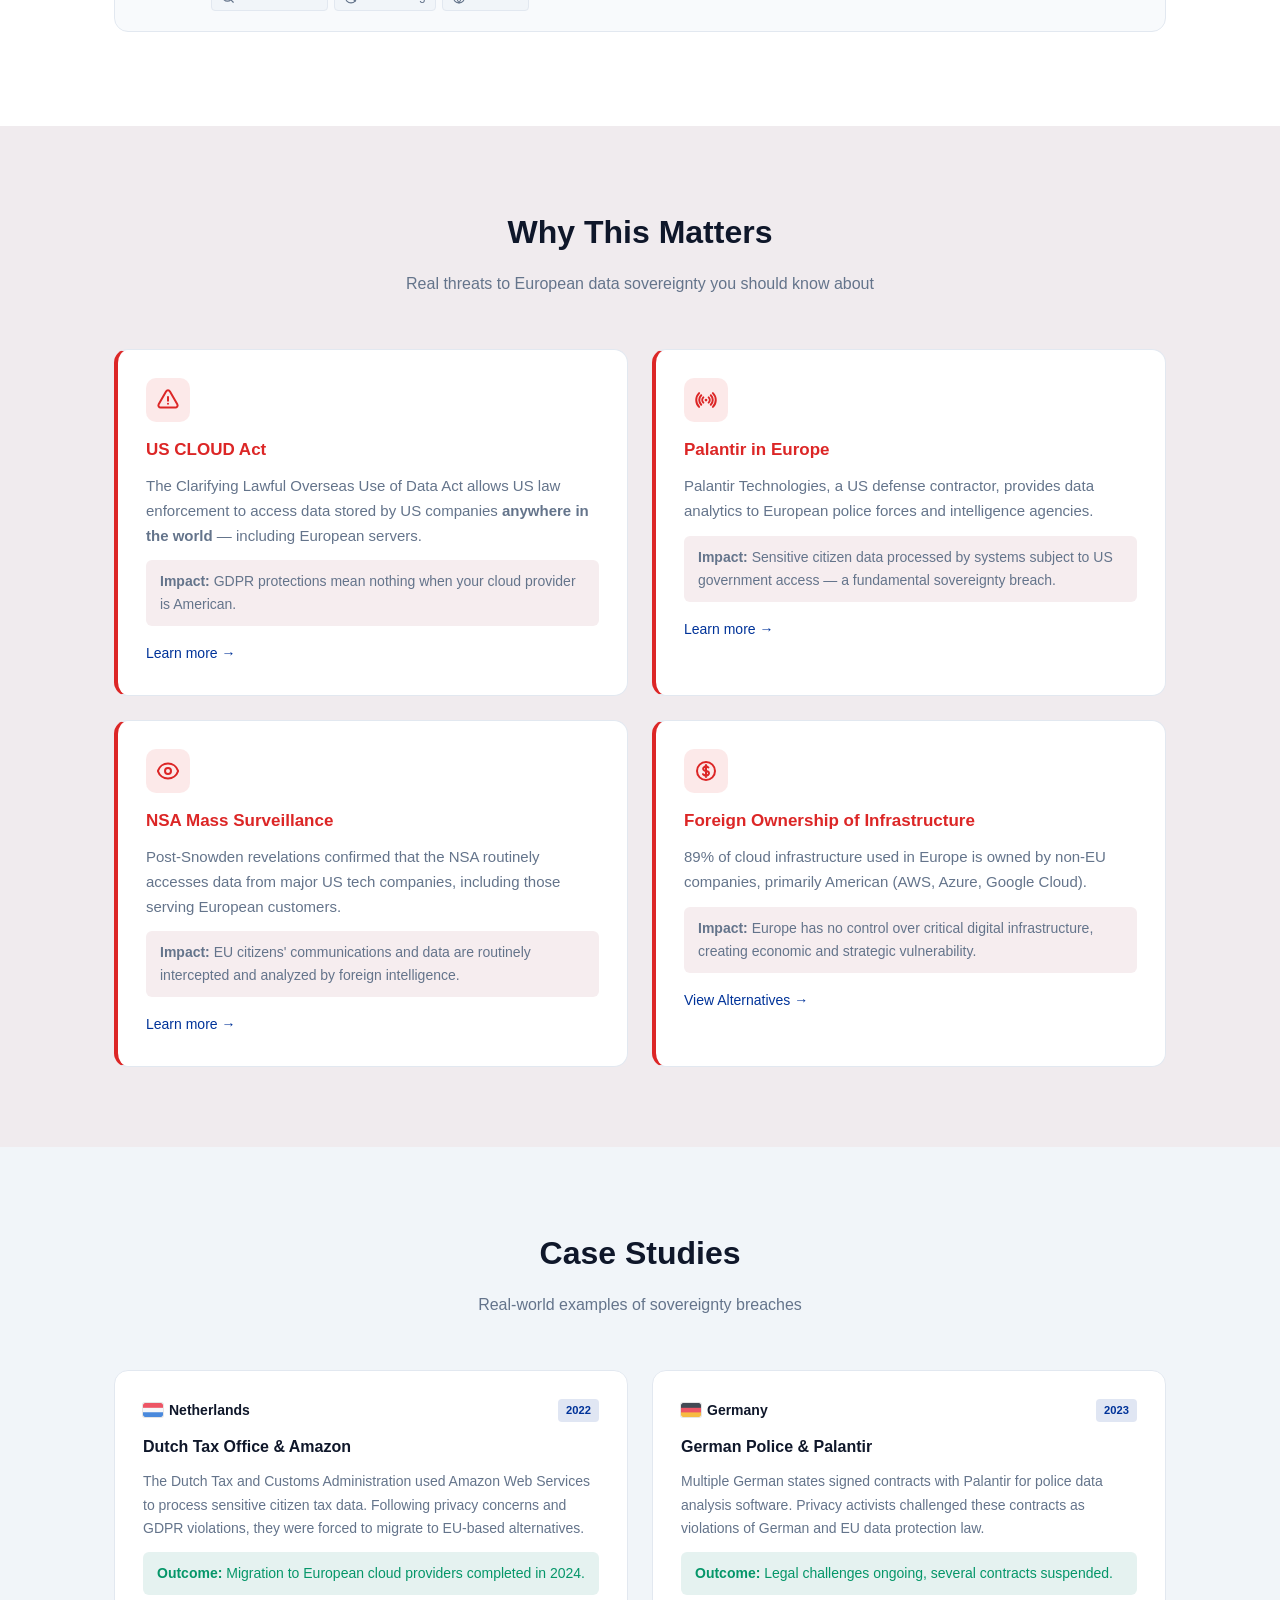
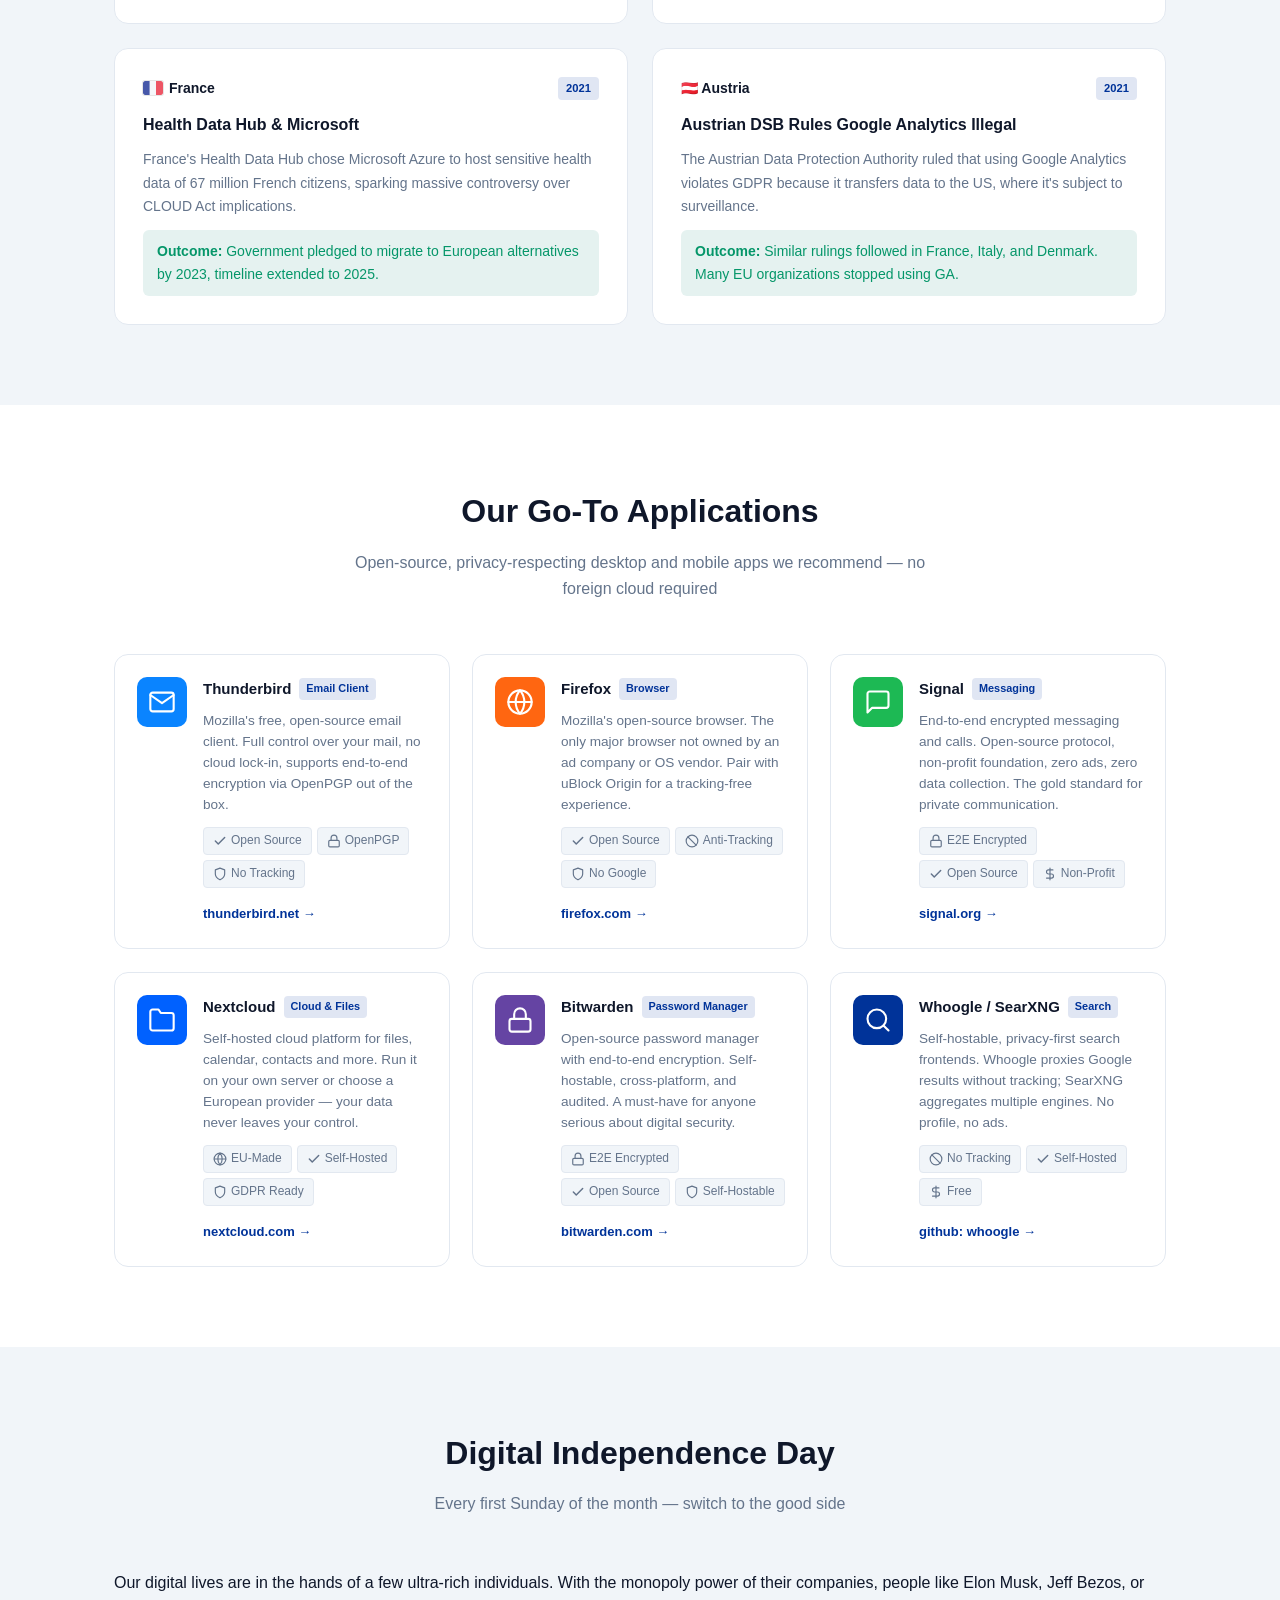
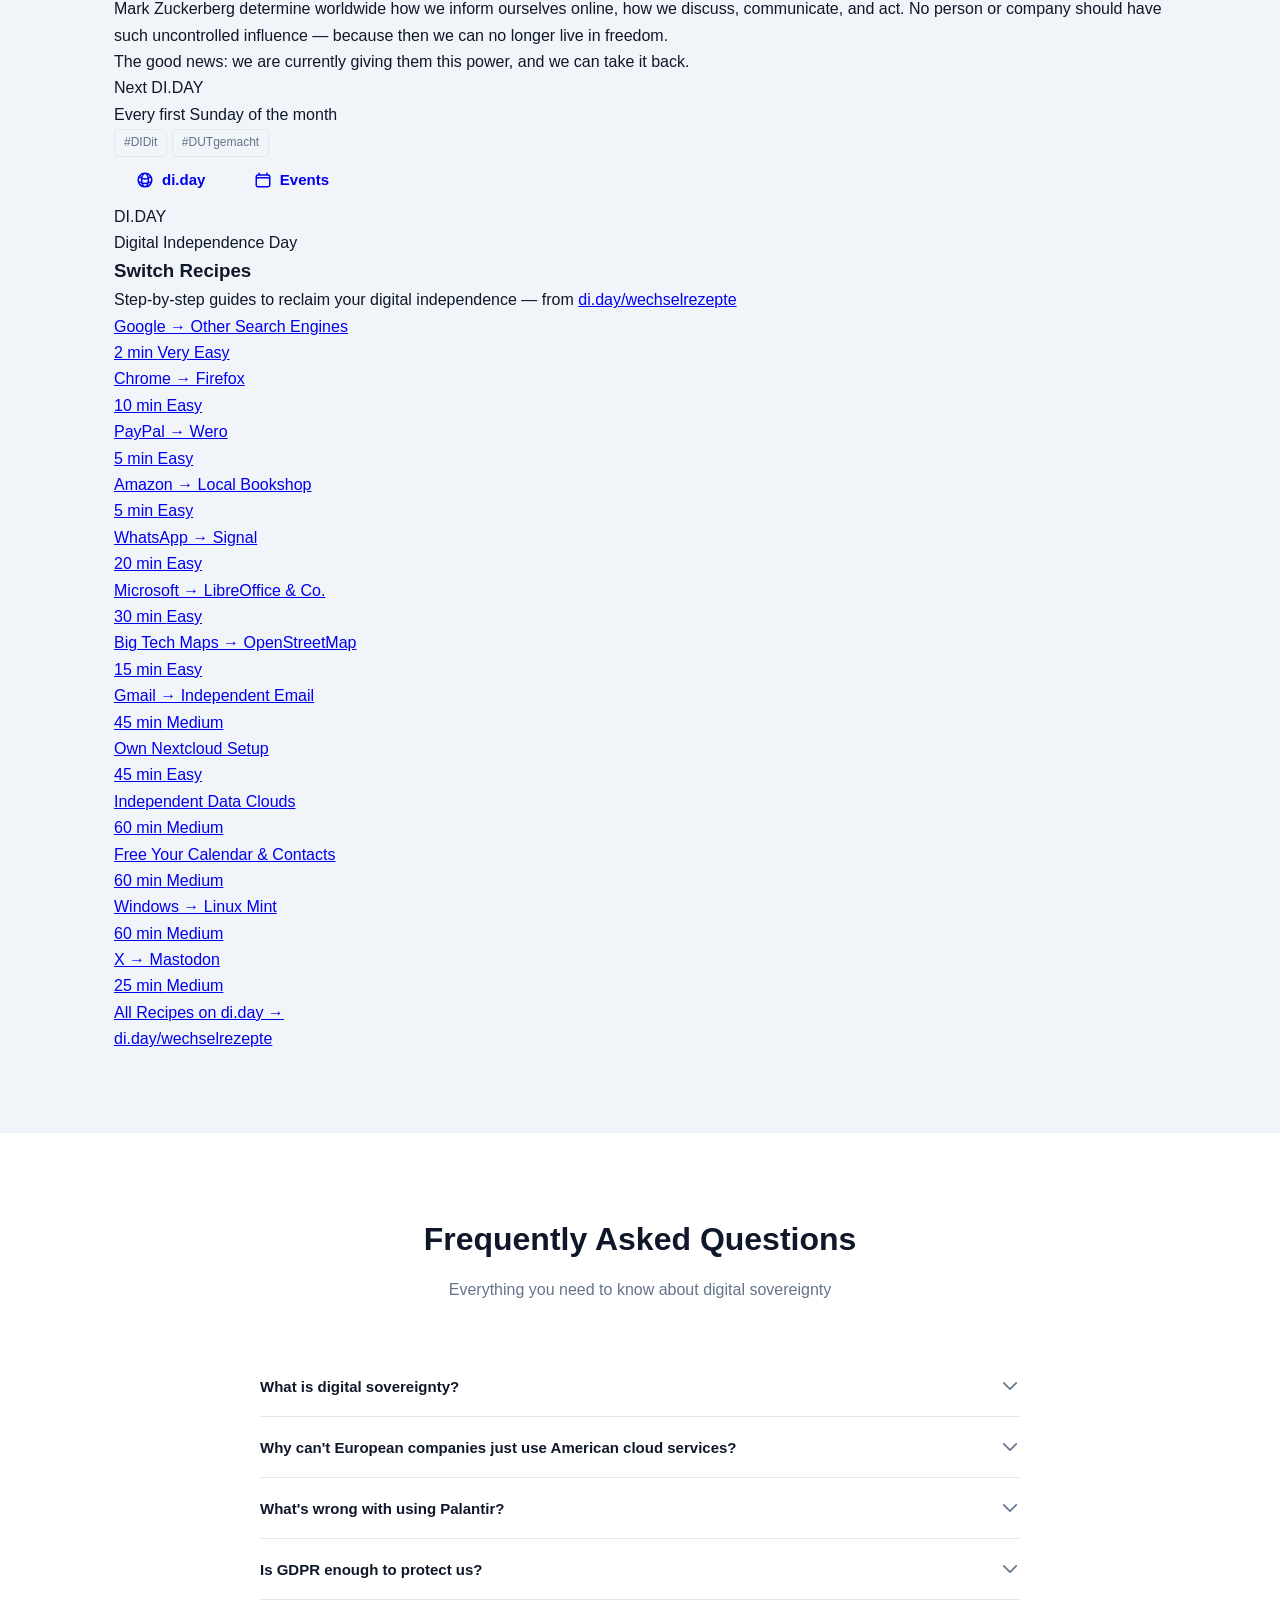
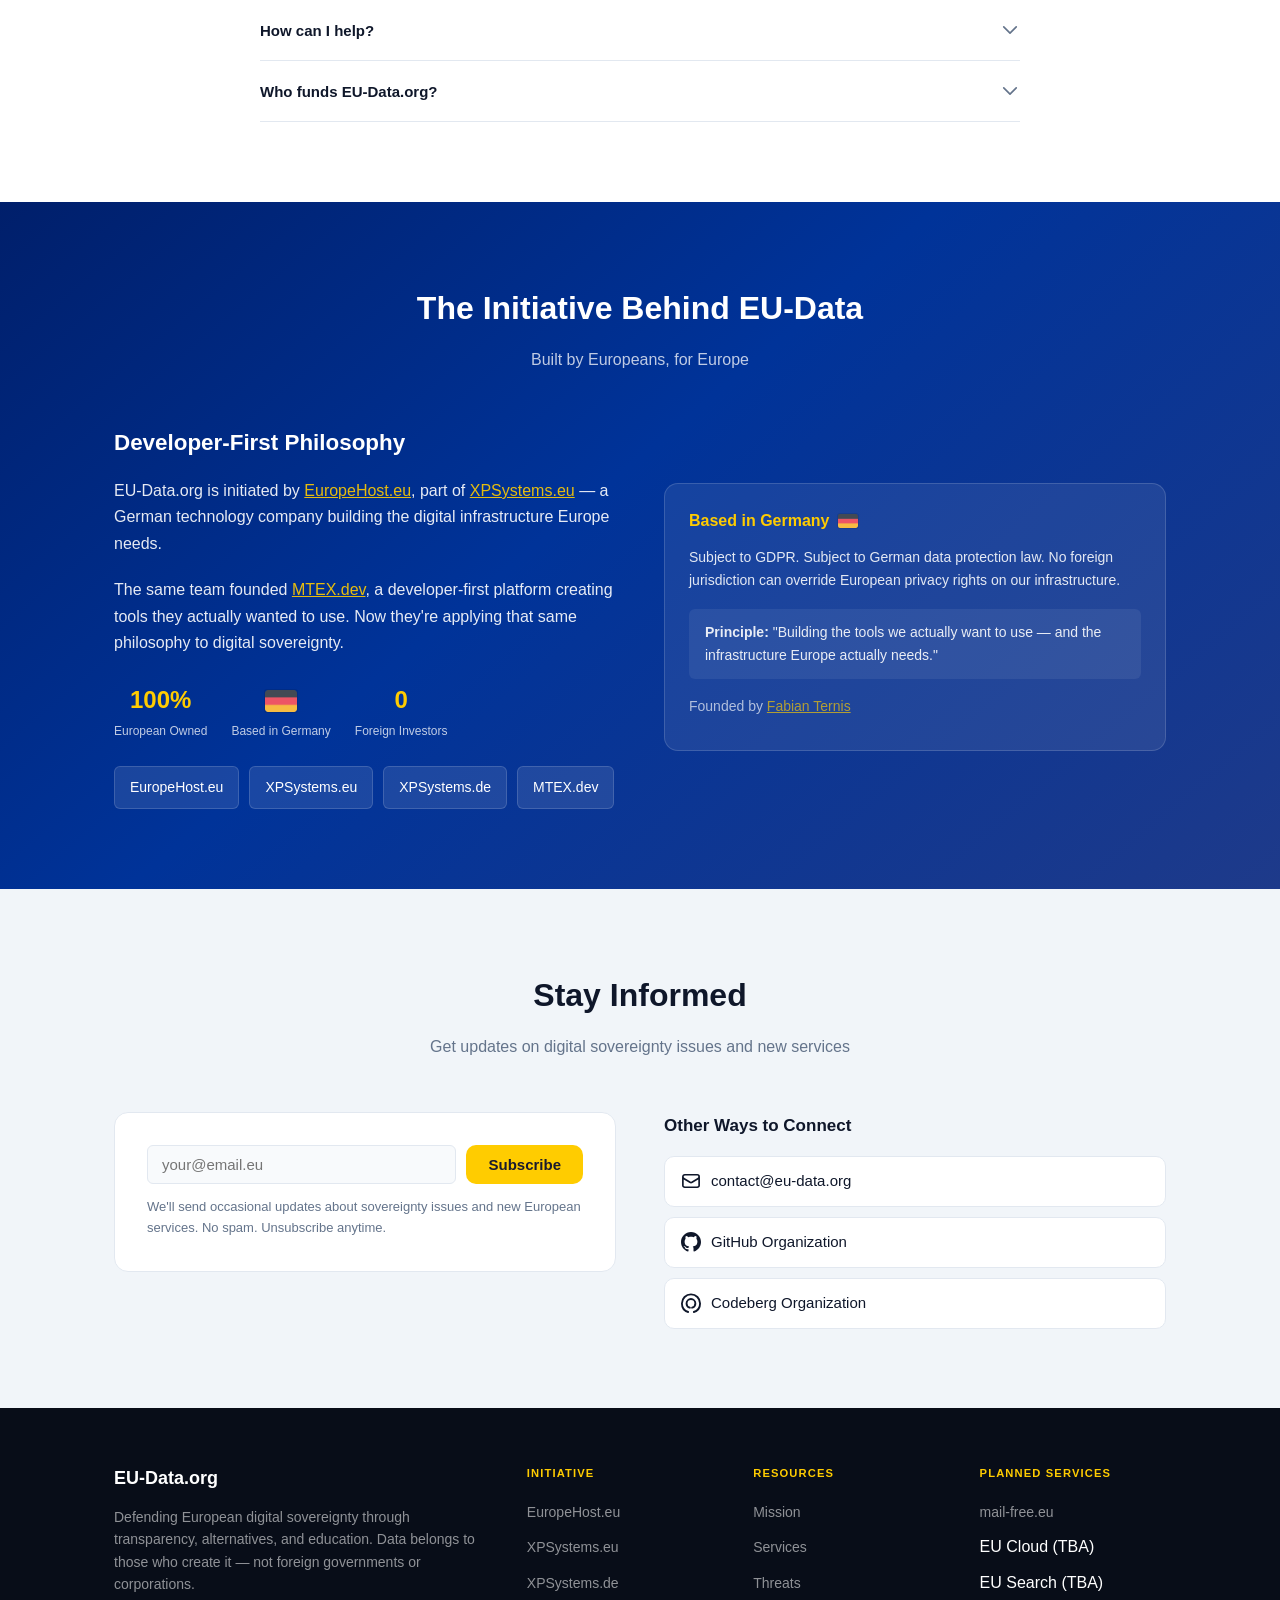
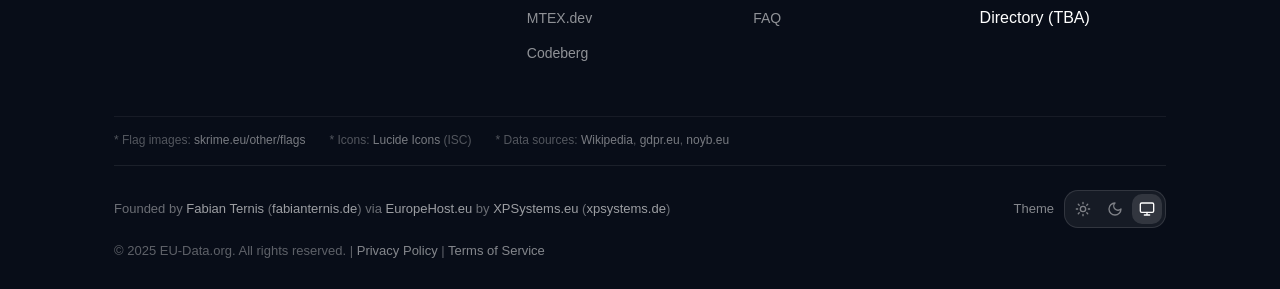
==== commit 68f45ee4: "feat: add Codeberg link to contact section and footer" ====
--- a/index.html
+++ b/index.html
@@ -41,6 +41,7 @@
                     <li><a href="#threats">Threats</a></li>
                     <li><a href="#cases">Case Studies</a></li>
                     <li><a href="#apps">Our Apps</a></li>
+                    <li><a href="#diday">DI Day</a></li>
                     <li><a href="#faq">FAQ</a></li>
                     <li><a href="#contact">Contact</a></li>
                 </ul>
@@ -556,6 +557,163 @@
                         <a href="https://github.com/benbusby/whoogle-search" target="_blank" rel="noopener noreferrer" class="app-link">github: whoogle →</a>
                     </div>
                 </div>
+
+            </div>
+        </div>
+    </section>
+
+    <!-- DI Day -->
+    <section id="diday" class="section">
+        <div class="container">
+            <div class="section-header">
+                <h2>Digital Independence Day</h2>
+                <p>Every first Sunday of the month — switch to the good side</p>
+            </div>
+            <div class="diday-intro">
+                <div class="diday-intro-text">
+                    <p>Our digital lives are in the hands of a few ultra-rich individuals. With the monopoly power of their companies, people like Elon Musk, Jeff Bezos, or Mark Zuckerberg determine worldwide how we inform ourselves online, how we discuss, communicate, and act. No person or company should have such uncontrolled influence — because then we can no longer live in freedom.</p>
+                    <p>The good news: we are currently giving them this power, and we can take it back.</p>
+                    <div class="diday-next">
+                        <div class="diday-next-badge">Next DI.DAY</div>
+                        <div class="diday-next-date">Every first Sunday of the month</div>
+                        <div class="diday-hashtags">
+                            <span class="feature-tag">#DIDit</span>
+                            <span class="feature-tag">#DUTgemacht</span>
+                        </div>
+                    </div>
+                    <div class="diday-links">
+                        <a href="https://di.day" target="_blank" rel="noopener noreferrer" class="btn btn-diday">
+                            <svg xmlns="http://www.w3.org/2000/svg" fill="none" viewBox="0 0 24 24" stroke-width="2" stroke="currentColor" width="18" height="18"><path stroke-linecap="round" stroke-linejoin="round" d="M12 21a9.004 9.004 0 008.716-6.747M12 21a9.004 9.004 0 01-8.716-6.747M12 21c2.485 0 4.5-4.03 4.5-9S14.485 3 12 3m0 18c-2.485 0-4.5-4.03-4.5-9S9.515 3 12 3m0 0a8.997 8.997 0 017.843 4.582M12 3a8.997 8.997 0 00-7.843 4.582m15.686 0A11.953 11.953 0 0112 10.5c-2.998 0-5.74-1.1-7.843-2.918m15.686 0A8.959 8.959 0 0121 12c0 .778-.099 1.533-.284 2.253m0 0A17.919 17.919 0 0112 16.5c-3.162 0-6.133-.815-8.716-2.247m0 0A9.015 9.015 0 013 12c0-1.605.42-3.113 1.157-4.418" /></svg>
+                            di.day
+                        </a>
+                        <a href="https://termine.di.day" target="_blank" rel="noopener noreferrer" class="btn btn-diday btn-diday-outline">
+                            <svg xmlns="http://www.w3.org/2000/svg" fill="none" viewBox="0 0 24 24" stroke-width="2" stroke="currentColor" width="18" height="18"><path stroke-linecap="round" stroke-linejoin="round" d="M6.75 3v2.25M17.25 3v2.25M3 18.75V7.5a2.25 2.25 0 012.25-2.25h13.5A2.25 2.25 0 0121 7.5v11.25m-18 0A2.25 2.25 0 005.25 21h13.5A2.25 2.25 0 0021 18.75m-18 0v-7.5A2.25 2.25 0 015.25 9h13.5A2.25 2.25 0 0121 11.25v7.5" /></svg>
+                            Events
+                        </a>
+                    </div>
+                </div>
+                <div class="diday-intro-visual">
+                    <div class="diday-logo-box">
+                        <div class="diday-logo-text">DI<span>.</span>DAY</div>
+                        <div class="diday-logo-sub">Digital Independence Day</div>
+                    </div>
+                </div>
+            </div>
+
+            <div class="section-subheader">
+                <h3>Switch Recipes</h3>
+                <p>Step-by-step guides to reclaim your digital independence — from <a href="https://di.day/de/wechselrezepte" target="_blank" rel="noopener noreferrer">di.day/wechselrezepte</a></p>
+            </div>
+            <div class="diday-recipes">
+
+                <a href="https://di.day/de/wechselrezepte/google-zu-ecosia" target="_blank" rel="noopener noreferrer" class="recipe-card recipe-very-easy">
+                    <div class="recipe-title">Google → Other Search Engines</div>
+                    <div class="recipe-meta">
+                        <span class="recipe-time">2 min</span>
+                        <span class="recipe-difficulty recipe-very-easy-badge">Very Easy</span>
+                    </div>
+                </a>
+
+                <a href="https://di.day/de/wechselrezepte/firefox" target="_blank" rel="noopener noreferrer" class="recipe-card recipe-easy">
+                    <div class="recipe-title">Chrome → Firefox</div>
+                    <div class="recipe-meta">
+                        <span class="recipe-time">10 min</span>
+                        <span class="recipe-difficulty recipe-easy-badge">Easy</span>
+                    </div>
+                </a>
+
+                <a href="https://di.day/de/wechselrezepte/wero" target="_blank" rel="noopener noreferrer" class="recipe-card recipe-easy">
+                    <div class="recipe-title">PayPal → Wero</div>
+                    <div class="recipe-meta">
+                        <span class="recipe-time">5 min</span>
+                        <span class="recipe-difficulty recipe-easy-badge">Easy</span>
+                    </div>
+                </a>
+
+                <a href="https://di.day/de/wechselrezepte/buchladen" target="_blank" rel="noopener noreferrer" class="recipe-card recipe-easy">
+                    <div class="recipe-title">Amazon → Local Bookshop</div>
+                    <div class="recipe-meta">
+                        <span class="recipe-time">5 min</span>
+                        <span class="recipe-difficulty recipe-easy-badge">Easy</span>
+                    </div>
+                </a>
+
+                <a href="https://di.day/de/wechselrezepte/whatsapp-zu-signal" target="_blank" rel="noopener noreferrer" class="recipe-card recipe-easy">
+                    <div class="recipe-title">WhatsApp → Signal</div>
+                    <div class="recipe-meta">
+                        <span class="recipe-time">20 min</span>
+                        <span class="recipe-difficulty recipe-easy-badge">Easy</span>
+                    </div>
+                </a>
+
+                <a href="https://di.day/de/wechselrezepte/office" target="_blank" rel="noopener noreferrer" class="recipe-card recipe-easy">
+                    <div class="recipe-title">Microsoft → LibreOffice &amp; Co.</div>
+                    <div class="recipe-meta">
+                        <span class="recipe-time">30 min</span>
+                        <span class="recipe-difficulty recipe-easy-badge">Easy</span>
+                    </div>
+                </a>
+
+                <a href="https://di.day/de/wechselrezepte/maps" target="_blank" rel="noopener noreferrer" class="recipe-card recipe-easy">
+                    <div class="recipe-title">Big Tech Maps → OpenStreetMap</div>
+                    <div class="recipe-meta">
+                        <span class="recipe-time">15 min</span>
+                        <span class="recipe-difficulty recipe-easy-badge">Easy</span>
+                    </div>
+                </a>
+
+                <a href="https://di.day/de/wechselrezepte/posteo-mailbox-org" target="_blank" rel="noopener noreferrer" class="recipe-card recipe-medium">
+                    <div class="recipe-title">Gmail → Independent Email</div>
+                    <div class="recipe-meta">
+                        <span class="recipe-time">45 min</span>
+                        <span class="recipe-difficulty recipe-medium-badge">Medium</span>
+                    </div>
+                </a>
+
+                <a href="https://di.day/de/wechselrezepte/nextcloud" target="_blank" rel="noopener noreferrer" class="recipe-card recipe-easy">
+                    <div class="recipe-title">Own Nextcloud Setup</div>
+                    <div class="recipe-meta">
+                        <span class="recipe-time">45 min</span>
+                        <span class="recipe-difficulty recipe-easy-badge">Easy</span>
+                    </div>
+                </a>
+
+                <a href="https://di.day/de/wechselrezepte/unabhaengige-clouds" target="_blank" rel="noopener noreferrer" class="recipe-card recipe-medium">
+                    <div class="recipe-title">Independent Data Clouds</div>
+                    <div class="recipe-meta">
+                        <span class="recipe-time">60 min</span>
+                        <span class="recipe-difficulty recipe-medium-badge">Medium</span>
+                    </div>
+                </a>
+
+                <a href="https://di.day/de/wechselrezepte/kalender-und-kontakte-befreien" target="_blank" rel="noopener noreferrer" class="recipe-card recipe-medium">
+                    <div class="recipe-title">Free Your Calendar &amp; Contacts</div>
+                    <div class="recipe-meta">
+                        <span class="recipe-time">60 min</span>
+                        <span class="recipe-difficulty recipe-medium-badge">Medium</span>
+                    </div>
+                </a>
+
+                <a href="https://di.day/de/wechselrezepte/windows-zu-linux-mint" target="_blank" rel="noopener noreferrer" class="recipe-card recipe-medium">
+                    <div class="recipe-title">Windows → Linux Mint</div>
+                    <div class="recipe-meta">
+                        <span class="recipe-time">60 min</span>
+                        <span class="recipe-difficulty recipe-medium-badge">Medium</span>
+                    </div>
+                </a>
+
+                <a href="https://di.day/de/wechselrezepte/mastodon" target="_blank" rel="noopener noreferrer" class="recipe-card recipe-medium">
+                    <div class="recipe-title">X → Mastodon</div>
+                    <div class="recipe-meta">
+                        <span class="recipe-time">25 min</span>
+                        <span class="recipe-difficulty recipe-medium-badge">Medium</span>
+                    </div>
+                </a>
+
+                <a href="https://di.day/de/wechselrezepte" target="_blank" rel="noopener noreferrer" class="recipe-card recipe-more">
+                    <div class="recipe-title">All Recipes on di.day →</div>
+                    <div class="recipe-meta"><span class="recipe-time">di.day/wechselrezepte</span></div>
+                </a>
 
             </div>
         </div>
@@ -718,6 +876,10 @@
                             <svg width="20" height="20" viewBox="0 0 24 24" fill="currentColor"><path d="M12 0c-6.626 0-12 5.373-12 12 0 5.302 3.438 9.8 8.207 11.387.599.111.793-.261.793-.577v-2.234c-3.338.726-4.033-1.416-4.033-1.416-.546-1.387-1.333-1.756-1.333-1.756-1.089-.745.083-.729.083-.729 1.205.084 1.839 1.237 1.839 1.237 1.07 1.834 2.807 1.304 3.492.997.107-.775.418-1.305.762-1.604-2.665-.305-5.467-1.334-5.467-5.931 0-1.311.469-2.381 1.236-3.221-.124-.303-.535-1.524.117-3.176 0 0 1.008-.322 3.301 1.23.957-.266 1.983-.399 3.003-.404 1.02.005 2.047.138 3.006.404 2.291-1.552 3.297-1.23 3.297-1.23.653 1.653.242 2.874.118 3.176.77.84 1.235 1.911 1.235 3.221 0 4.609-2.807 5.624-5.479 5.921.43.372.823 1.102.823 2.222v3.293c0 .319.192.694.801.576 4.765-1.589 8.199-6.086 8.199-11.386 0-6.627-5.373-12-12-12z"/></svg>
                             GitHub Organization
                         </a>
+                        <a href="https://codeberg.org/eu-data-org/" class="contact-method" target="_blank" rel="noopener noreferrer">
+                            <svg width="20" height="20" viewBox="0 0 24 24" fill="currentColor"><path d="M11.955.49A12 12 0 0 0 0 12.49a12 12 0 0 0 8.324 11.41c.066.014.136.025.204.025a1.13 1.13 0 0 0 1.128-1.128 1.12 1.12 0 0 0-.754-1.073 9.77 9.77 0 0 1-6.69-9.234 9.77 9.77 0 0 1 9.77-9.77 9.77 9.77 0 0 1 9.77 9.77 9.77 9.77 0 0 1-6.69 9.234 1.12 1.12 0 0 0-.754 1.073 1.13 1.13 0 0 0 1.128 1.128c.068 0 .138-.01.204-.025A12 12 0 0 0 24 12.49 12 12 0 0 0 12 .49z"/><path d="M11.955 6.077a6.413 6.413 0 0 0-6.413 6.413 6.413 6.413 0 0 0 4.774 6.2 1.13 1.13 0 0 0 1.39-.79 1.13 1.13 0 0 0-.79-1.39 4.16 4.16 0 0 1-3.117-4.02 4.16 4.16 0 0 1 4.156-4.156 4.16 4.16 0 0 1 4.156 4.156 4.16 4.16 0 0 1-3.117 4.02 1.13 1.13 0 0 0-.79 1.39 1.13 1.13 0 0 0 1.39.79 6.413 6.413 0 0 0 4.774-6.2 6.413 6.413 0 0 0-6.413-6.413z"/></svg>
+                            Codeberg Organization
+                        </a>
                     </div>
                 </div>
             </div>
@@ -739,6 +901,7 @@
                         <li><a href="https://xpsystems.eu/" target="_blank" rel="noopener noreferrer">XPSystems.eu</a></li>
                         <li><a href="https://xpsystems.de/" target="_blank" rel="noopener noreferrer">XPSystems.de</a></li>
                         <li><a href="https://mtex.dev/" target="_blank" rel="noopener noreferrer">MTEX.dev</a></li>
+                        <li><a href="https://codeberg.org/eu-data-org/" target="_blank" rel="noopener noreferrer">Codeberg</a></li>
                     </ul>
                 </div>
                 <div class="footer-links">
--- a/assets/css/components.css
+++ b/assets/css/components.css
@@ -110,5 +110,11 @@
 .card-base:hover { transform: translateY(-3px); box-shadow: var(--shadow-lg); }
 
 /* ---------- Fade-in ---------- */
-.fade-in { opacity: 0; transform: translateY(14px); transition: opacity .5s ease, transform .5s ease; }
+.fade-in {
+    opacity: 0;
+    transform: translateY(6px);
+    transition: opacity .8s cubic-bezier(0.16, 1, 0.3, 1),
+                transform .8s cubic-bezier(0.16, 1, 0.3, 1);
+    will-change: opacity, transform;
+}
 .fade-in.visible { opacity: 1; transform: translateY(0); }
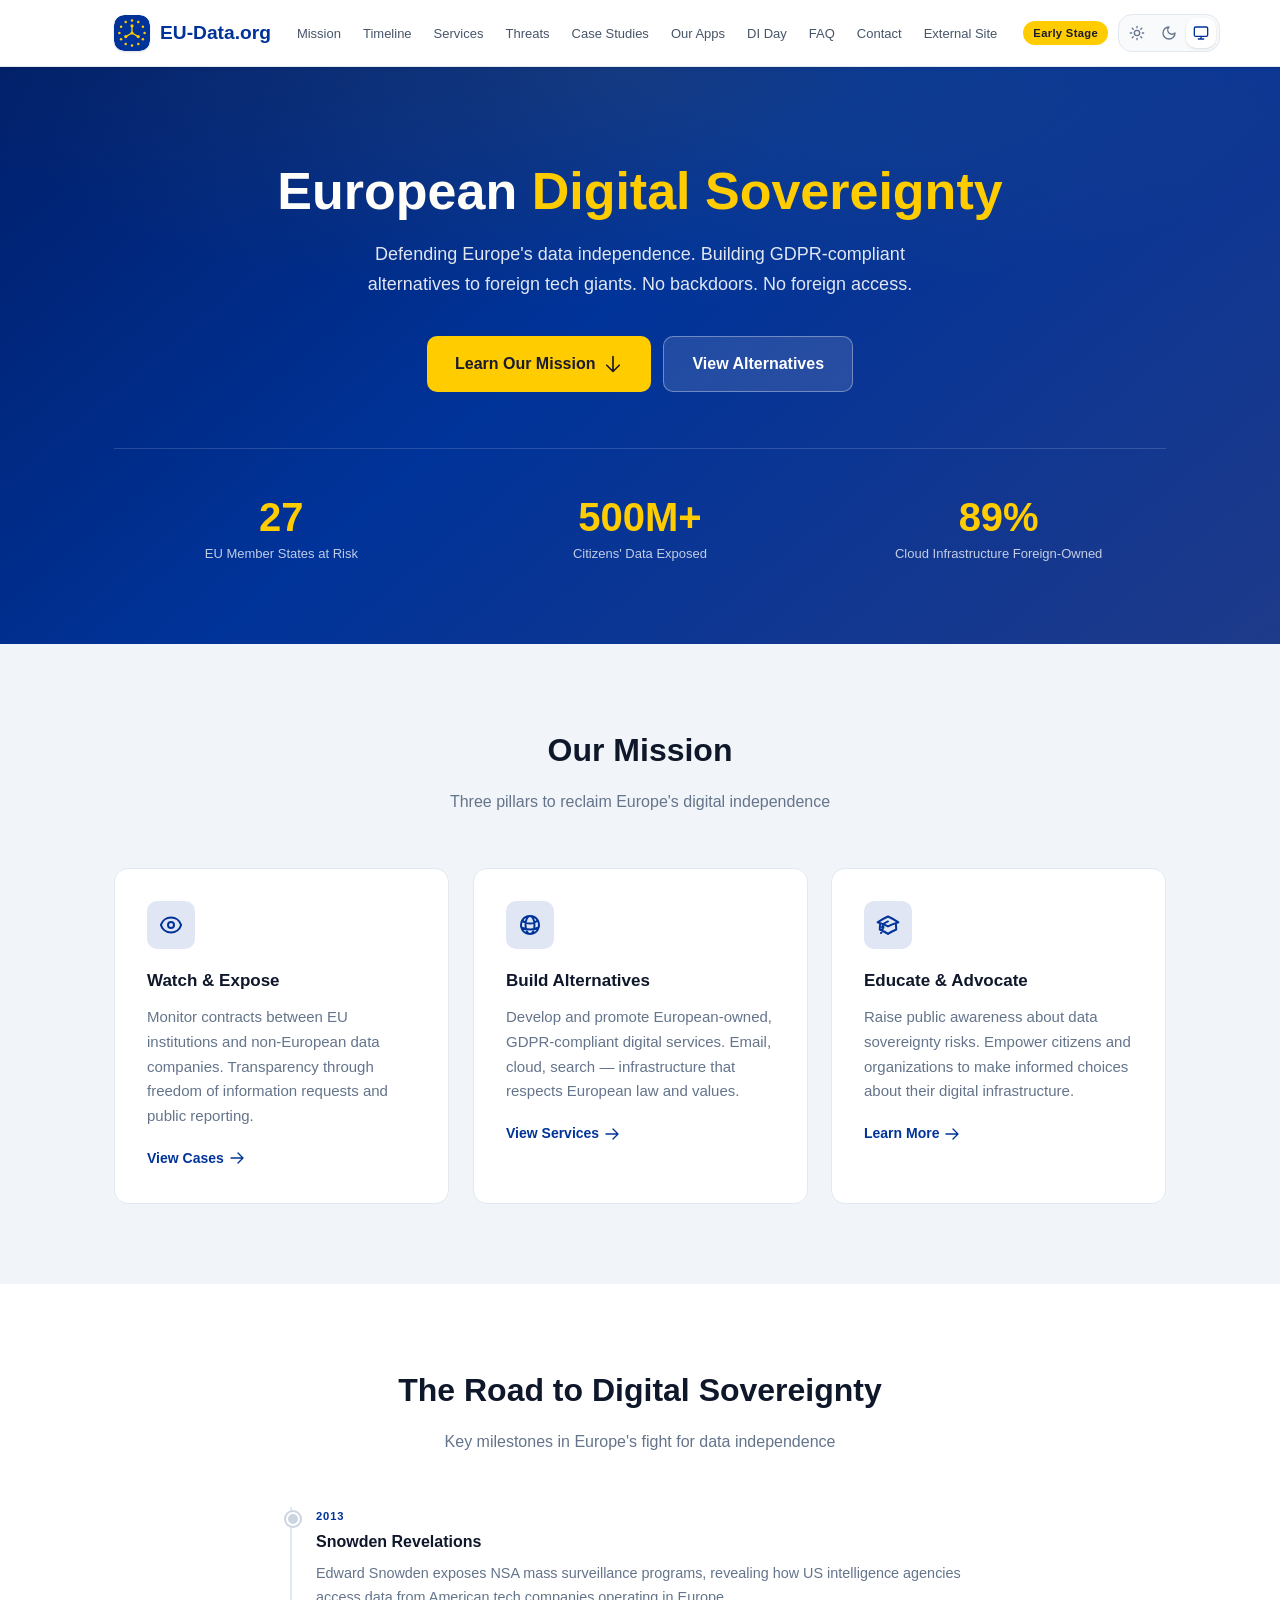
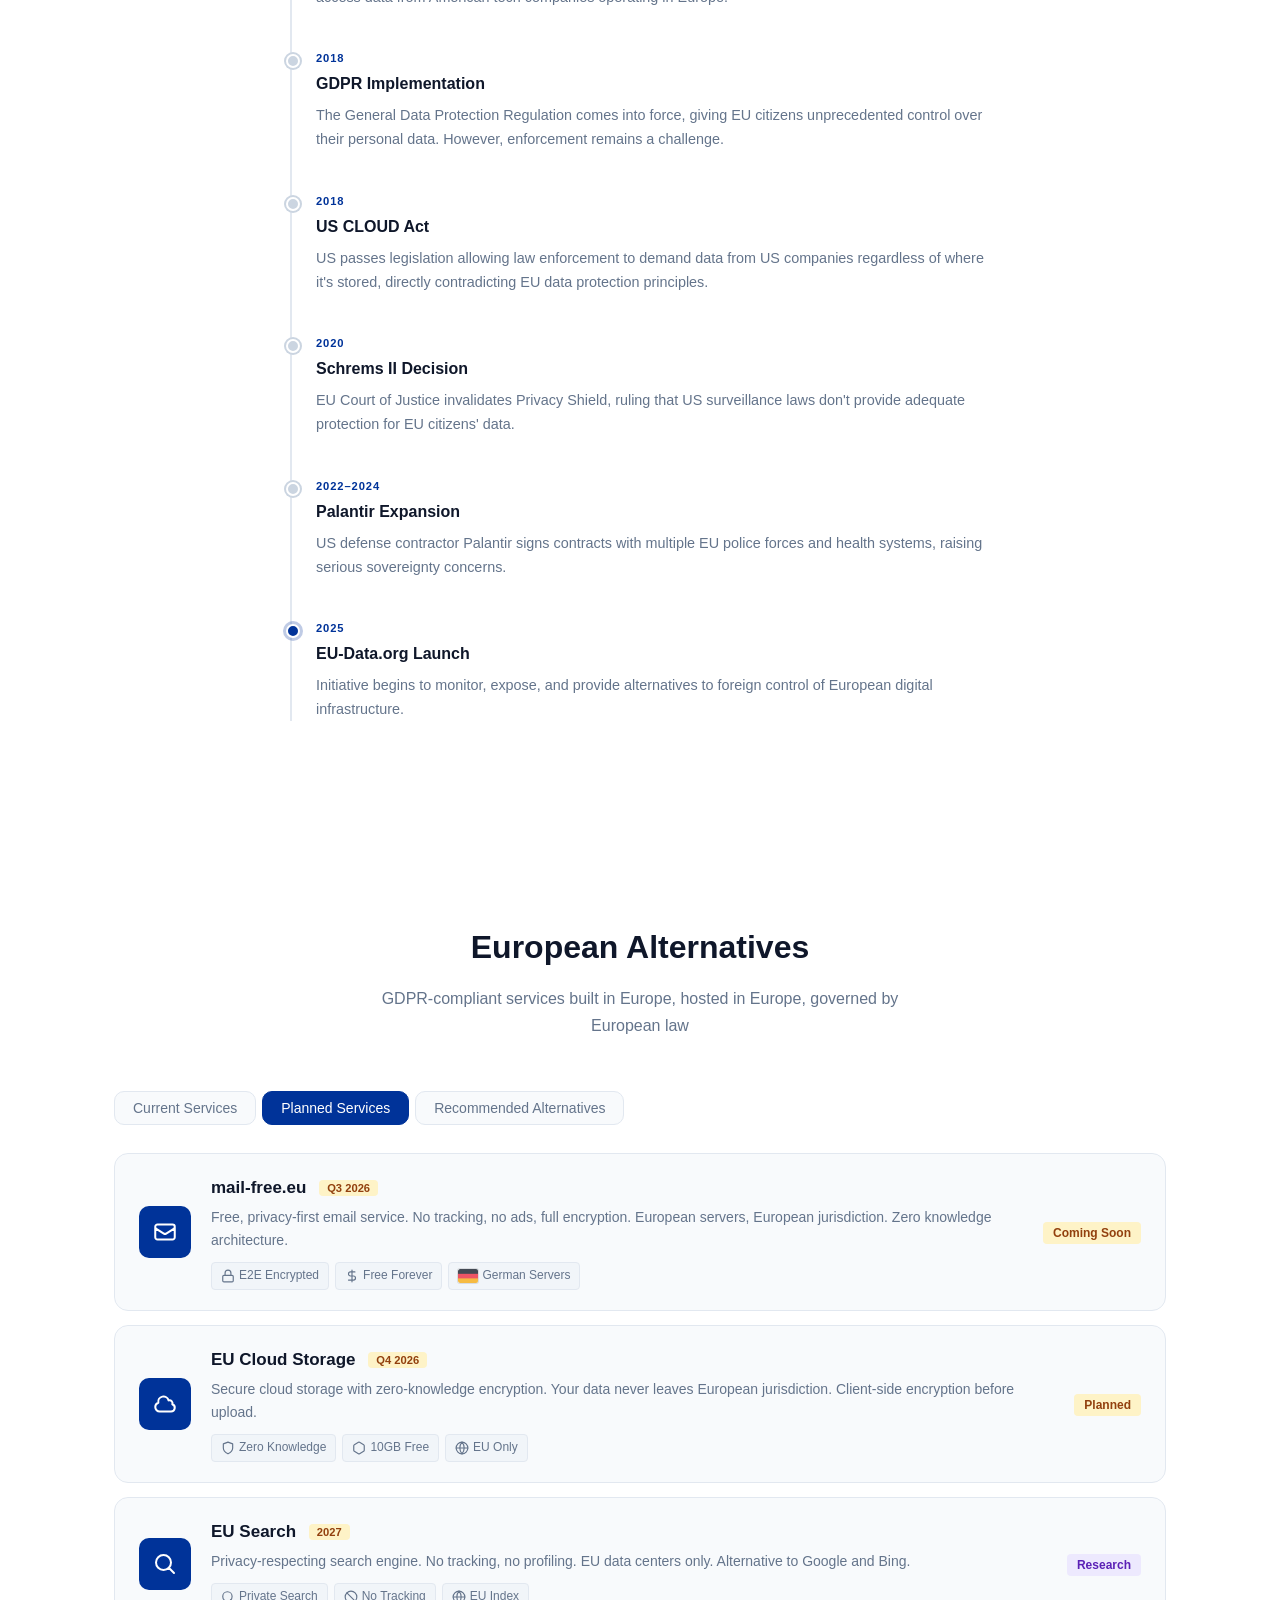
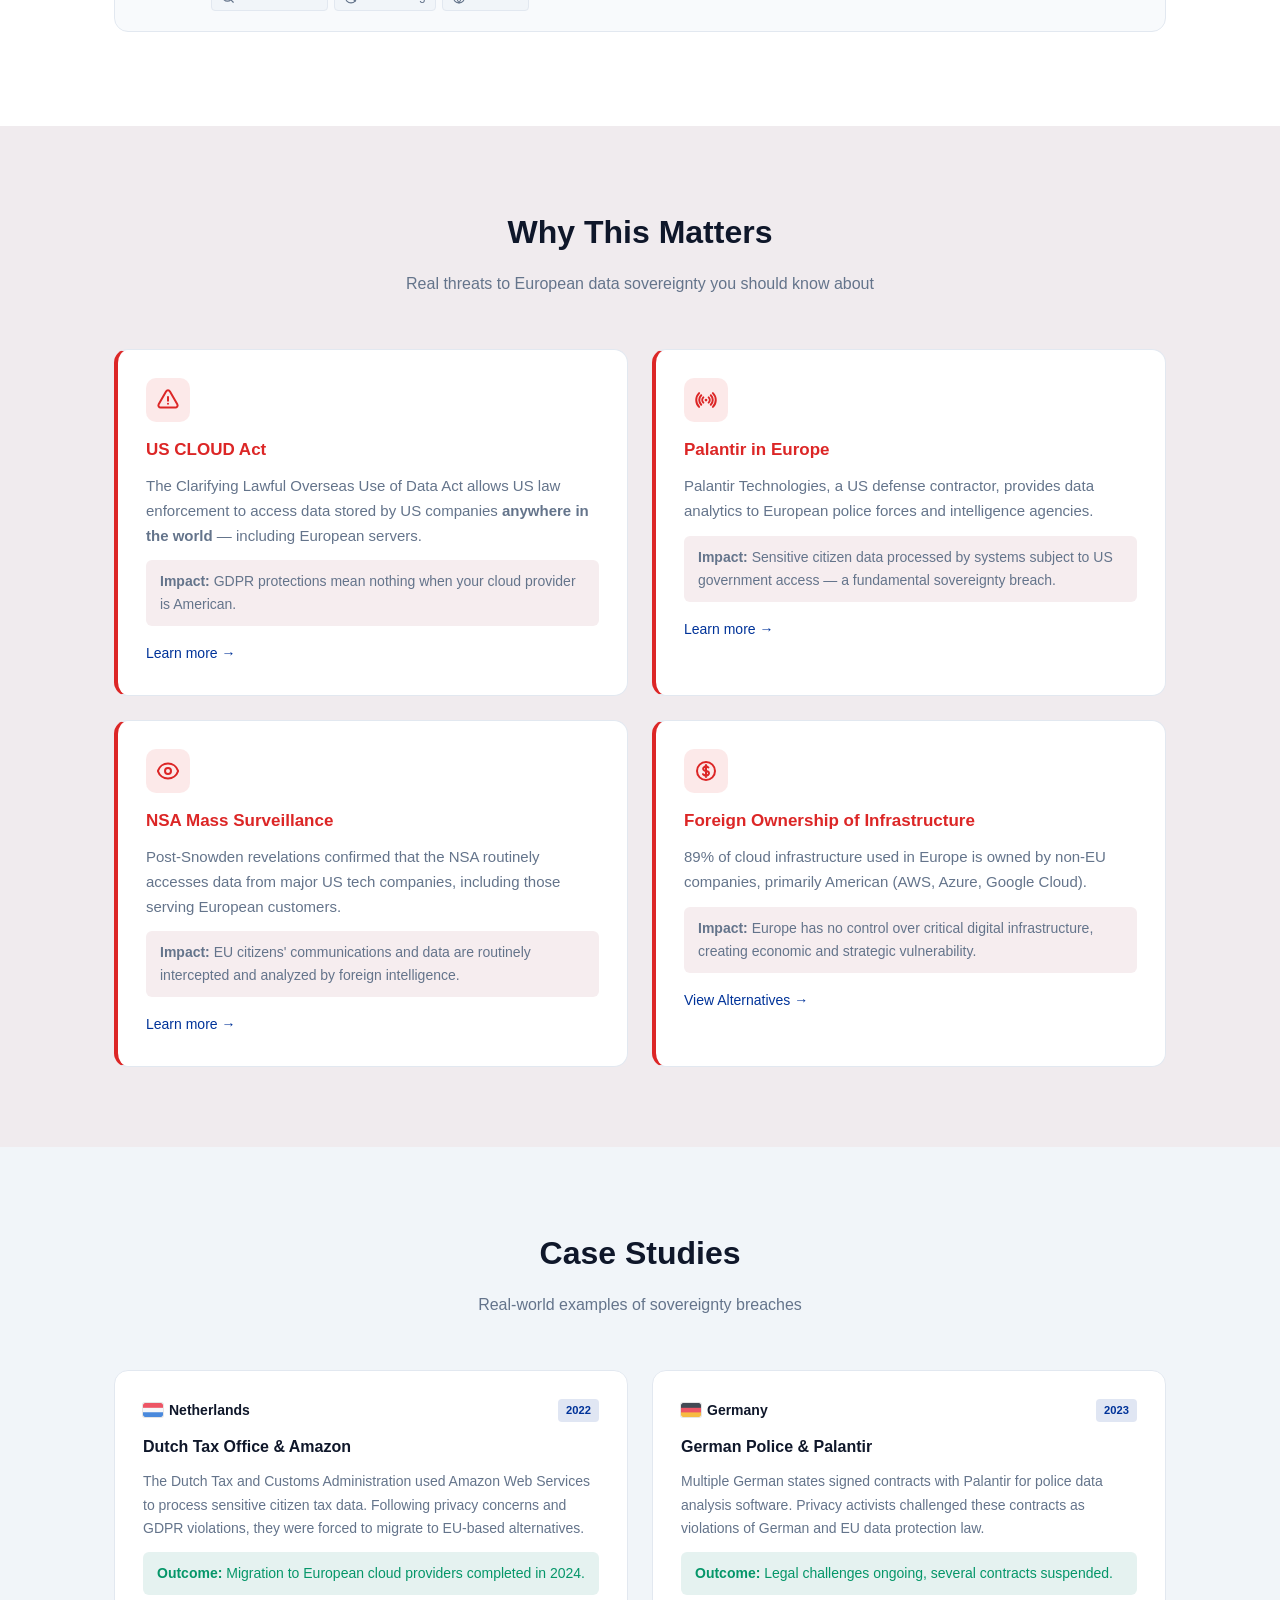
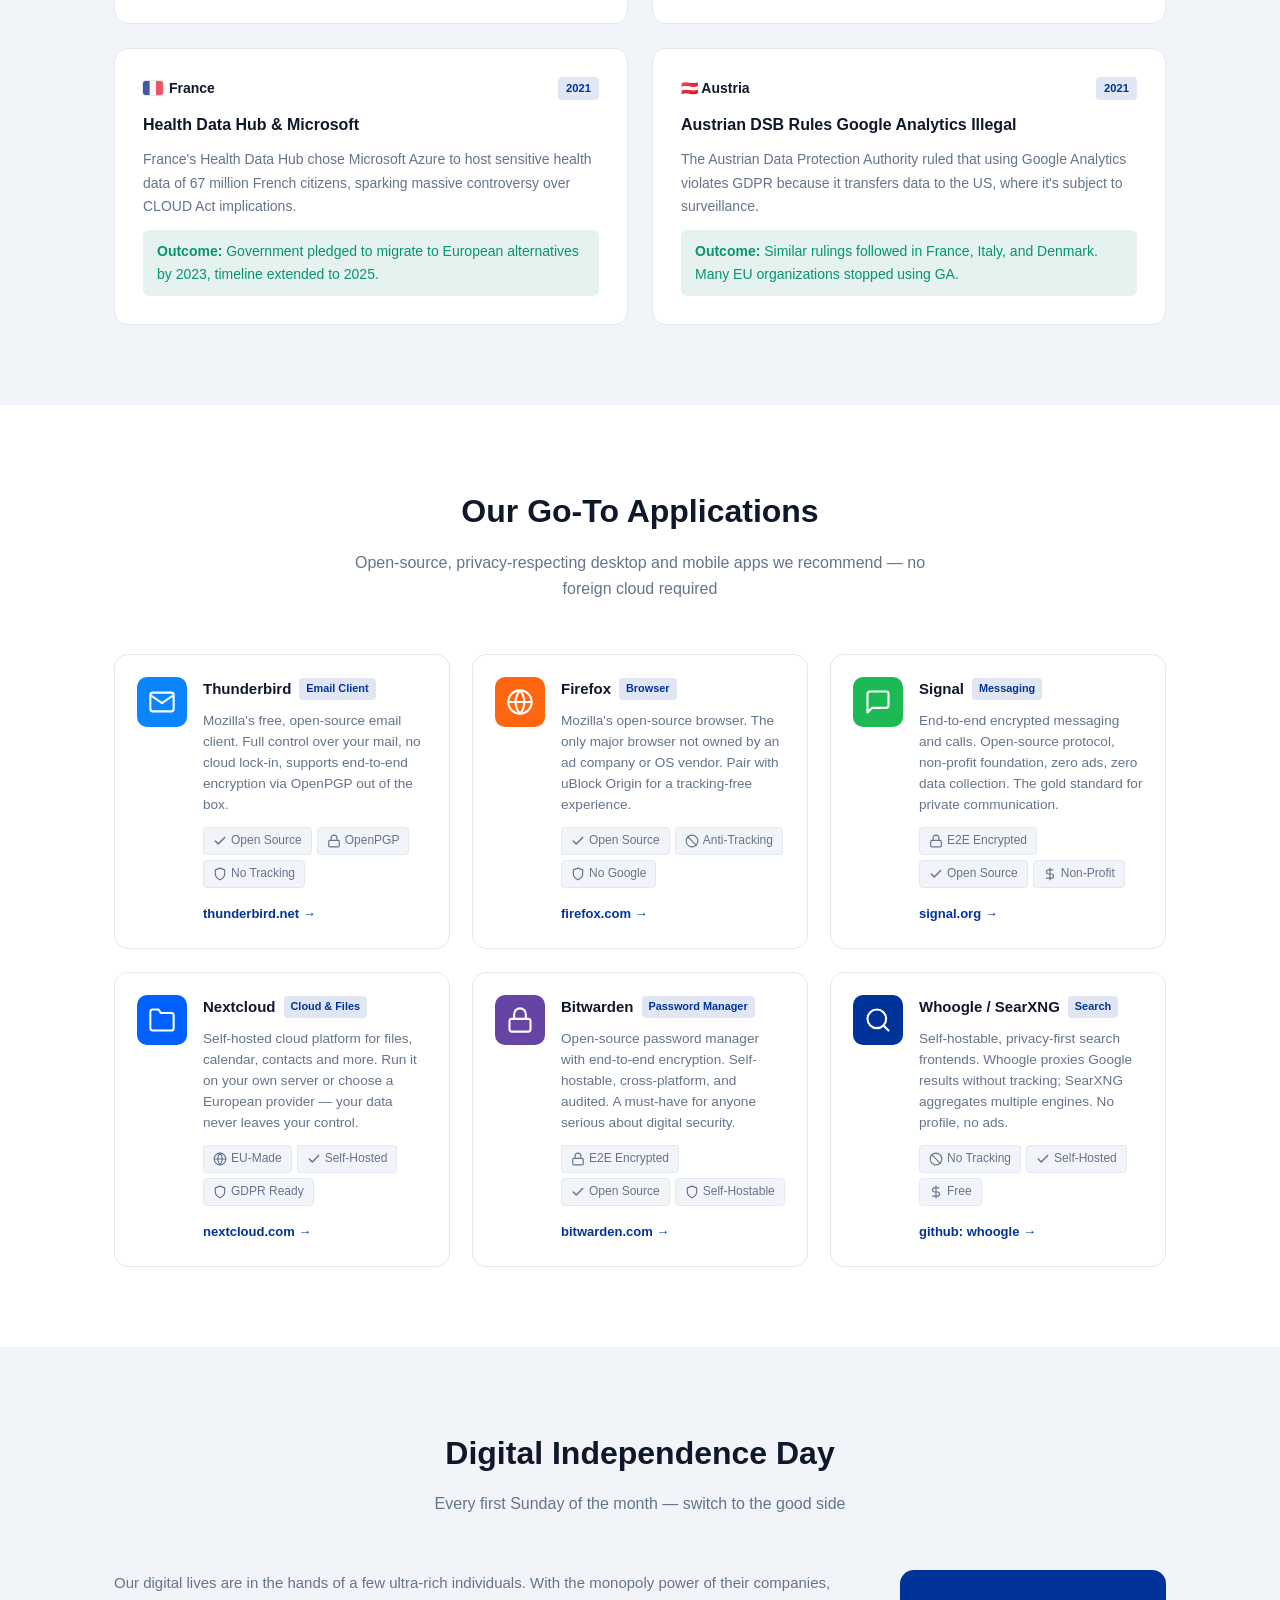
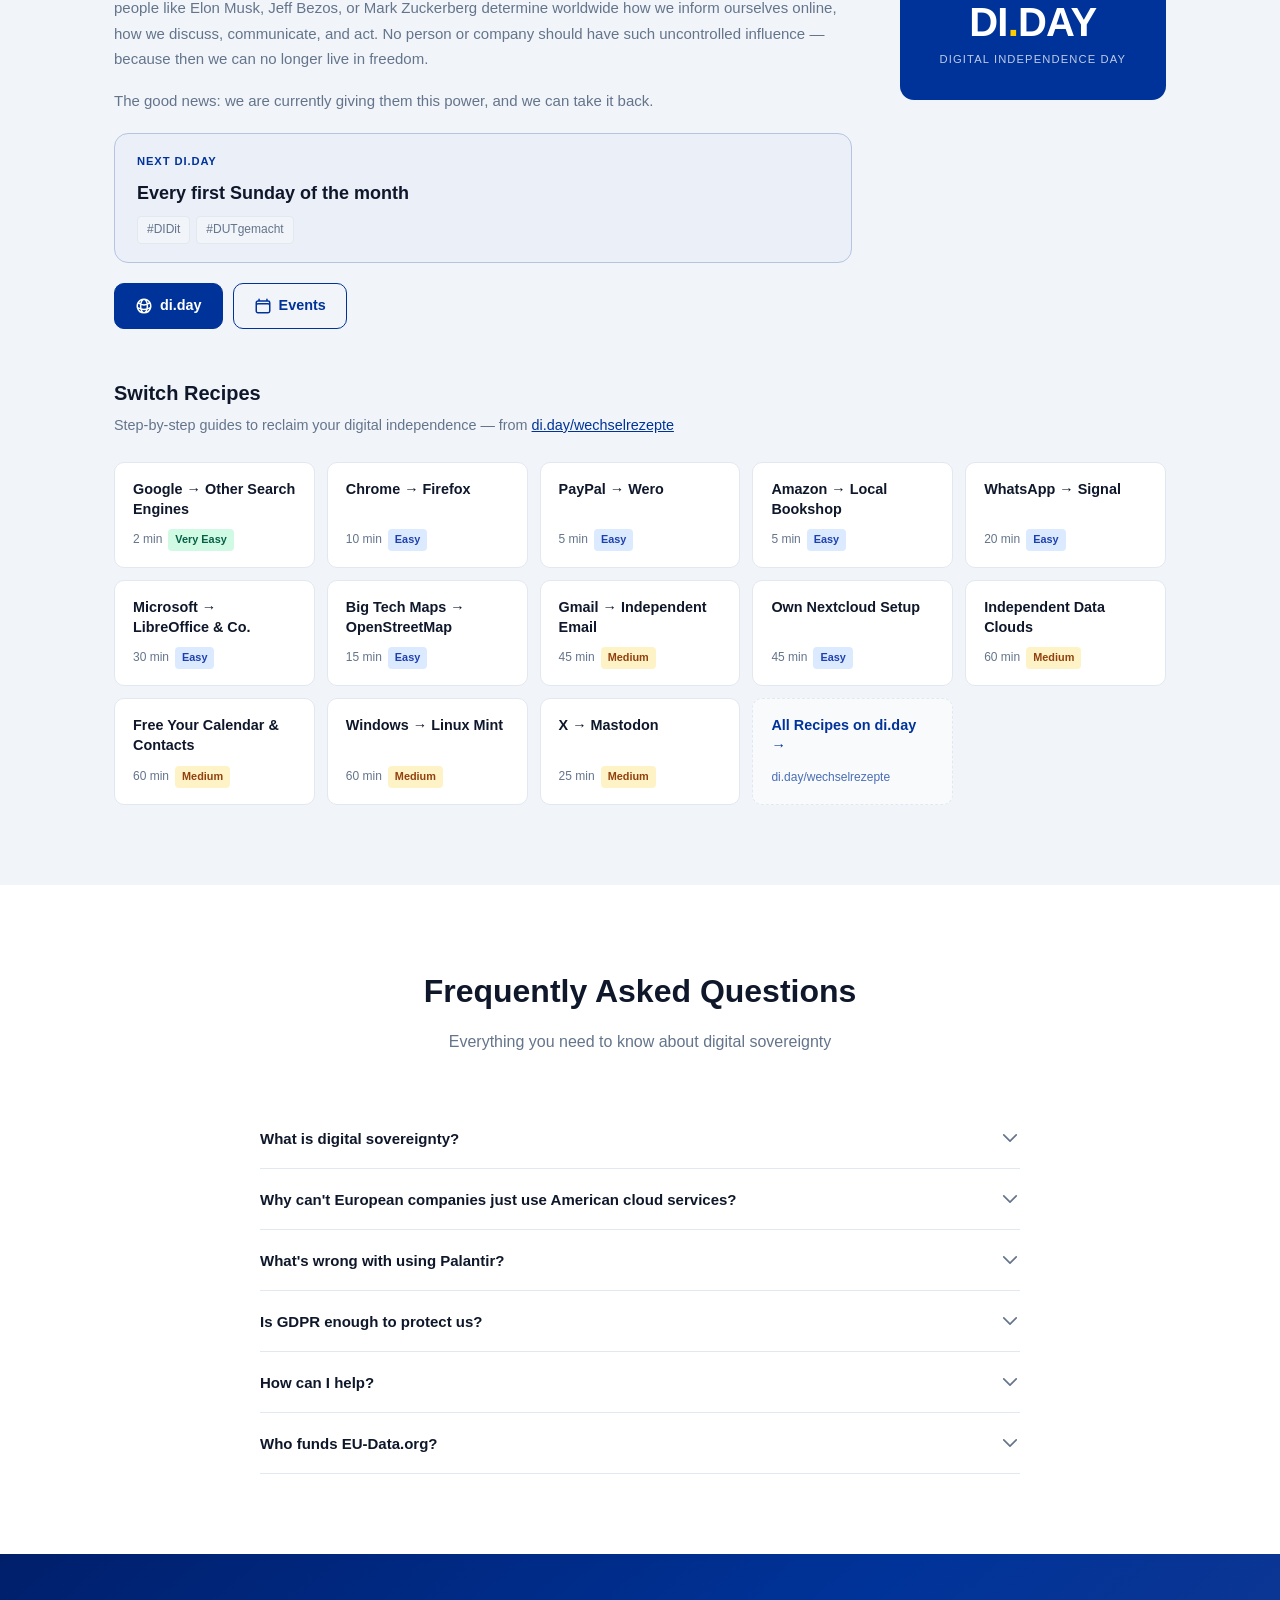
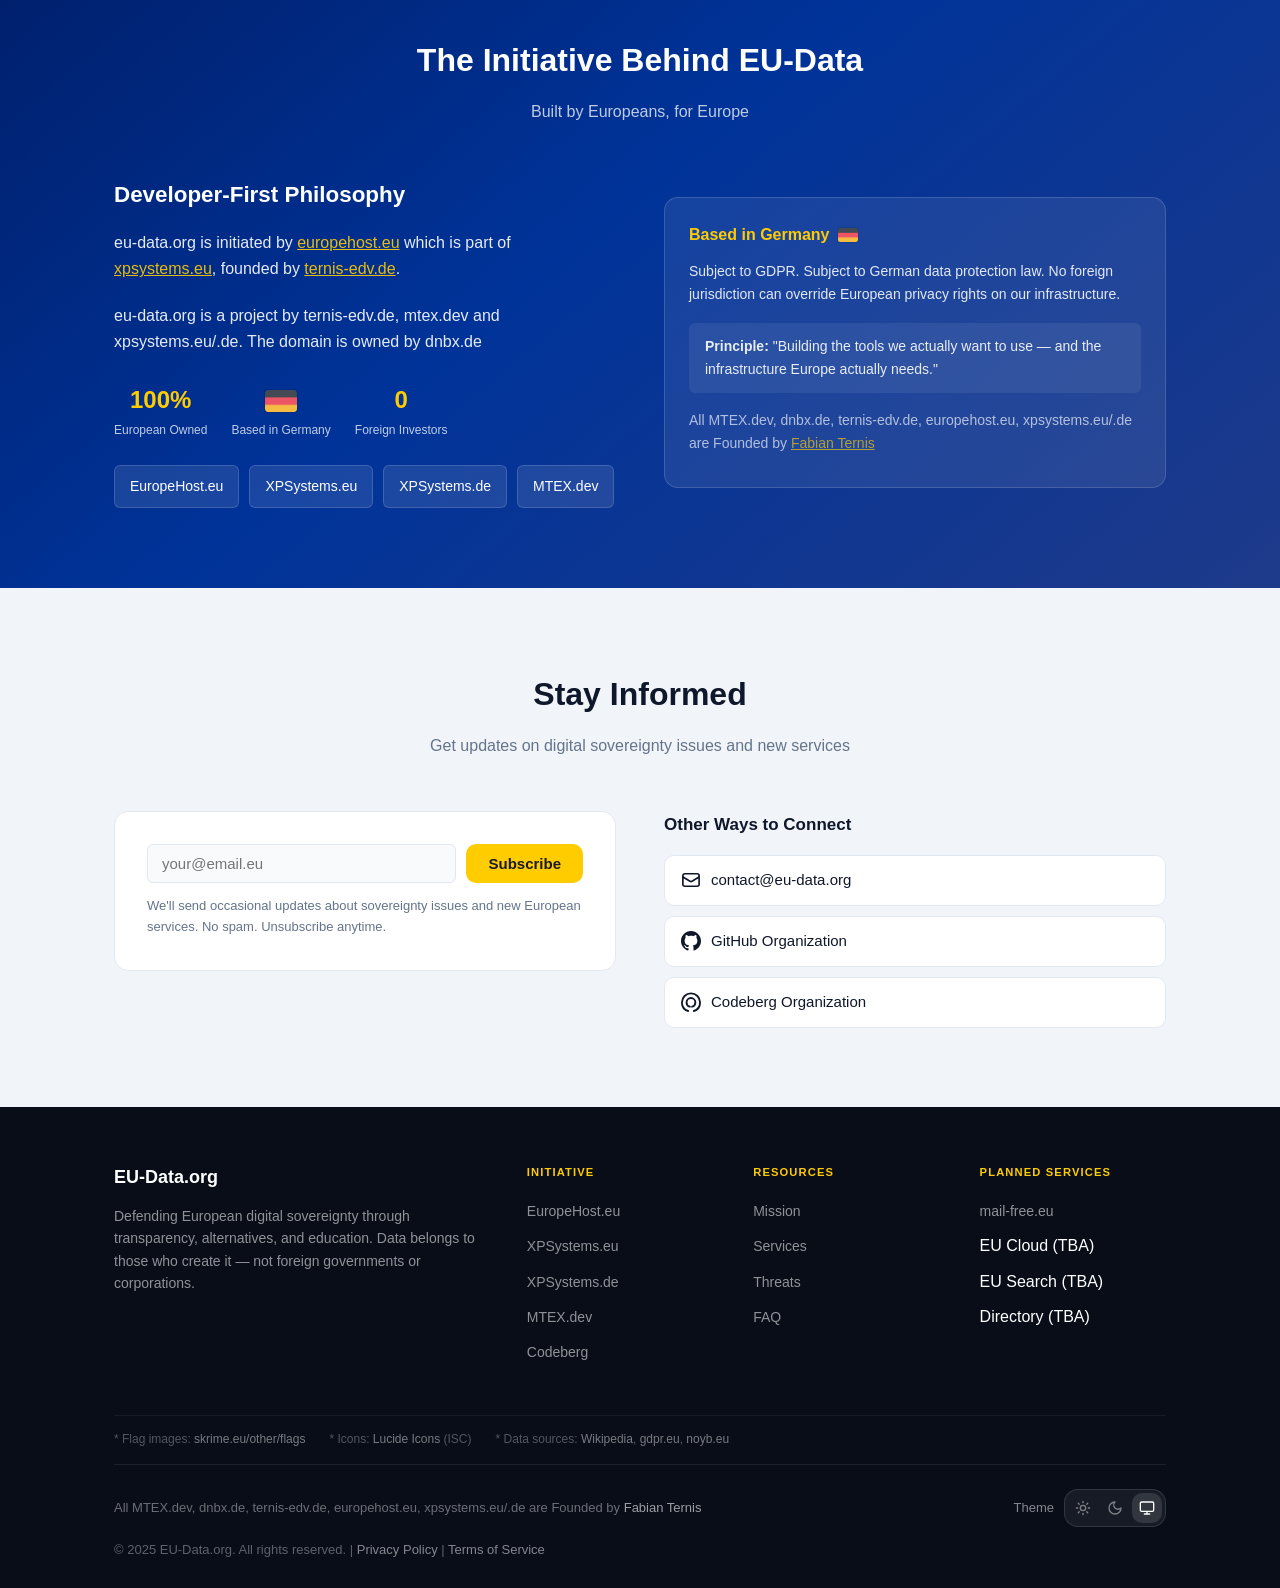
==== commit c0bc8b77: "Update header, footer, and initiative content - Add "External Site" link to the header navigation. -" ====
--- a/index.html
+++ b/index.html
@@ -44,6 +44,7 @@
                     <li><a href="#diday">DI Day</a></li>
                     <li><a href="#faq">FAQ</a></li>
                     <li><a href="#contact">Contact</a></li>
+                    <li><a href="https://european-alternatives.eu/" target="_blank" rel="noopener noreferrer">External Site</a></li>
                 </ul>
             </nav>
 
@@ -824,8 +825,8 @@
             <div class="initiative-content">
                 <div class="initiative-text">
                     <h3>Developer-First Philosophy</h3>
-                    <p>EU-Data.org is initiated by <a href="https://europehost.eu/" target="_blank" rel="noopener noreferrer" style="color:var(--eu-yellow)">EuropeHost.eu</a>, part of <a href="https://xpsystems.eu/" target="_blank" rel="noopener noreferrer" style="color:var(--eu-yellow)">XPSystems.eu</a> — a German technology company building the digital infrastructure Europe needs.</p>
-                    <p>The same team founded <a href="https://mtex.dev/" target="_blank" rel="noopener noreferrer" style="color:var(--eu-yellow)">MTEX.dev</a>, a developer-first platform creating tools they actually wanted to use. Now they're applying that same philosophy to digital sovereignty.</p>
+                <p>eu-data.org is initiated by <a href="https://europehost.eu/" target="_blank" rel="noopener noreferrer" style="color:var(--eu-yellow)">europehost.eu</a> which is part of <a href="https://xpsystems.eu/" target="_blank" rel="noopener noreferrer" style="color:var(--eu-yellow)">xpsystems.eu</a>, founded by <a href="https://ternis-edv.de/" target="_blank" rel="noopener noreferrer" style="color:var(--eu-yellow)">ternis-edv.de</a>.</p>
+                <p>eu-data.org is a project by ternis-edv.de, mtex.dev and xpsystems.eu/.de. The domain is owned by dnbx.de</p>
                     <div class="initiative-stats">
                         <div class="stat-box"><div class="stat-value">100%</div><div class="stat-desc">European Owned</div></div>
                         <div class="stat-box"><div class="stat-value"><img src="/assets/img/flags/de.png" alt="Germany" class="flag-icon flag-lg"></div><div class="stat-desc">Based in Germany</div></div>
@@ -842,7 +843,7 @@
                     <h4>Based in Germany <img src="/assets/img/flags/de.png" alt="Germany" class="flag-icon"></h4>
                     <p>Subject to GDPR. Subject to German data protection law. No foreign jurisdiction can override European privacy rights on our infrastructure.</p>
                     <div class="founder-principle"><strong>Principle:</strong> "Building the tools we actually want to use — and the infrastructure Europe actually needs."</div>
-                    <div class="founder-info"><p>Founded by <a href="https://fabian.ternis.eu/" target="_blank" rel="noopener noreferrer">Fabian Ternis</a></p></div>
+                    <div class="founder-info"><p>All MTEX.dev, dnbx.de, ternis-edv.de, europehost.eu, xpsystems.eu/.de are Founded by <a href="https://fabianternis.de" target="_blank" rel="noopener noreferrer">Fabian Ternis</a></p></div>
                 </div>
             </div>
         </div>
@@ -929,7 +930,7 @@
                 <span>Data sources: <a href="https://en.wikipedia.org/wiki/CLOUD_Act" target="_blank" rel="noopener noreferrer">Wikipedia</a>, <a href="https://gdpr.eu/" target="_blank" rel="noopener noreferrer">gdpr.eu</a>, <a href="https://noyb.eu/" target="_blank" rel="noopener noreferrer">noyb.eu</a></span>
             </div>
             <div class="footer-bottom">
-                <p>Founded by <a href="https://fabian.ternis.eu/" target="_blank" rel="noopener noreferrer">Fabian Ternis</a> (<a href="https://fabianternis.de/" target="_blank" rel="noopener noreferrer">fabianternis.de</a>) via <a href="https://europehost.eu/" target="_blank" rel="noopener noreferrer">EuropeHost.eu</a> by <a href="https://xpsystems.eu/" target="_blank" rel="noopener noreferrer">XPSystems.eu</a> (<a href="https://xpsystems.de/" target="_blank" rel="noopener noreferrer">xpsystems.de</a>)</p>
+                <p>All MTEX.dev, dnbx.de, ternis-edv.de, europehost.eu, xpsystems.eu/.de are Founded by <a href="https://fabianternis.de" target="_blank" rel="noopener noreferrer">Fabian Ternis</a></p>
                 <div class="footer-theme-row">
                     <span>Theme</span>
                     <div data-theme-switcher></div>
--- a/assets/css/sections.css
+++ b/assets/css/sections.css
@@ -280,3 +280,196 @@
     transition: border-color var(--transition), color var(--transition), box-shadow var(--transition);
 }
 .contact-method:hover { border-color: var(--eu-blue); color: var(--eu-blue); box-shadow: var(--shadow-sm); }
+
+/* ---------- DI Day ---------- */
+.diday-intro {
+    display: grid;
+    grid-template-columns: 1fr auto;
+    gap: 48px;
+    align-items: start;
+    margin-bottom: 48px;
+}
+.diday-intro-text p {
+    color: var(--text-muted);
+    font-size: 0.9375rem;
+    margin-bottom: 16px;
+    line-height: 1.7;
+}
+.diday-next {
+    background: color-mix(in srgb, var(--eu-blue) 8%, var(--bg-surface));
+    border: 1px solid color-mix(in srgb, var(--eu-blue) 20%, var(--border));
+    border-radius: var(--radius-lg);
+    padding: 18px 22px;
+    margin: 20px 0;
+    display: flex;
+    flex-direction: column;
+    gap: 8px;
+}
+.diday-next-badge {
+    font-size: 0.7rem;
+    font-weight: 700;
+    text-transform: uppercase;
+    letter-spacing: .08em;
+    color: var(--eu-blue);
+}
+.diday-next-date {
+    font-size: 1.125rem;
+    font-weight: 700;
+    color: var(--text-primary);
+}
+.diday-hashtags { display: flex; gap: 6px; flex-wrap: wrap; }
+.diday-links { display: flex; gap: 10px; flex-wrap: wrap; margin-top: 4px; }
+
+.btn-diday {
+    display: inline-flex; align-items: center; gap: 7px;
+    padding: 10px 20px;
+    border-radius: var(--radius-md);
+    font-size: 0.9rem; font-weight: 600;
+    text-decoration: none;
+    background: var(--eu-blue); color: white;
+    border: 1px solid var(--eu-blue);
+    transition: transform var(--transition), box-shadow var(--transition), background var(--transition);
+}
+.btn-diday:hover { transform: translateY(-2px); box-shadow: var(--shadow-md); }
+.btn-diday-outline {
+    background: transparent;
+    color: var(--eu-blue);
+}
+.btn-diday-outline:hover { background: color-mix(in srgb, var(--eu-blue) 8%, transparent); }
+
+.diday-intro-visual { display: flex; align-items: flex-start; justify-content: center; }
+.diday-logo-box {
+    background: var(--eu-blue);
+    color: white;
+    border-radius: var(--radius-lg);
+    padding: 32px 40px;
+    text-align: center;
+    min-width: 180px;
+}
+.diday-logo-text {
+    font-size: 2.5rem;
+    font-weight: 900;
+    letter-spacing: -.02em;
+    line-height: 1;
+}
+.diday-logo-text span { color: var(--eu-yellow); }
+.diday-logo-sub {
+    font-size: 0.7rem;
+    text-transform: uppercase;
+    letter-spacing: .1em;
+    opacity: .75;
+    margin-top: 8px;
+}
+
+.section-subheader {
+    margin-bottom: 24px;
+}
+.section-subheader h3 {
+    font-size: 1.25rem;
+    color: var(--text-primary);
+    margin-bottom: 4px;
+}
+.section-subheader p {
+    color: var(--text-muted);
+    font-size: 0.9rem;
+}
+.section-subheader a { color: var(--eu-blue); }
+
+.diday-recipes {
+    display: grid;
+    grid-template-columns: repeat(auto-fill, minmax(200px, 1fr));
+    gap: 12px;
+}
+.recipe-card {
+    display: flex;
+    flex-direction: column;
+    justify-content: space-between;
+    gap: 10px;
+    padding: 16px 18px;
+    border-radius: var(--radius-md);
+    border: 1px solid var(--border);
+    background: var(--bg-surface);
+    text-decoration: none;
+    transition: transform var(--transition), box-shadow var(--transition), border-color var(--transition);
+}
+.recipe-card:hover { transform: translateY(-3px); box-shadow: var(--shadow-md); border-color: var(--eu-blue); }
+.recipe-title {
+    font-size: 0.9rem;
+    font-weight: 600;
+    color: var(--text-primary);
+    line-height: 1.4;
+}
+.recipe-meta { display: flex; align-items: center; gap: 6px; flex-wrap: wrap; }
+.recipe-time {
+    font-size: 0.75rem;
+    color: var(--text-muted);
+}
+.recipe-difficulty {
+    font-size: 0.68rem;
+    font-weight: 700;
+    padding: 2px 7px;
+    border-radius: 4px;
+}
+.recipe-very-easy-badge { background: #d1fae5; color: #065f46; }
+.recipe-easy-badge      { background: #dbeafe; color: #1e40af; }
+.recipe-medium-badge    { background: #fef3c7; color: #92400e; }
+[data-theme="dark"] .recipe-very-easy-badge { background: #064e3b; color: #6ee7b7; }
+[data-theme="dark"] .recipe-easy-badge      { background: #1e3a5f; color: #93c5fd; }
+[data-theme="dark"] .recipe-medium-badge    { background: #451a03; color: #fcd34d; }
+
+.recipe-more {
+    border-style: dashed;
+    background: var(--bg-subtle);
+}
+.recipe-more .recipe-title { color: var(--eu-blue); }
+.recipe-more .recipe-time  { color: var(--eu-blue); opacity: .7; }
+
+/* ---------- 404 / Error ---------- */
+.error-page {
+    min-height: 60vh;
+    display: flex;
+    align-items: center;
+}
+.error-content {
+    text-align: center;
+    max-width: 480px;
+    margin: 0 auto;
+    padding: 80px 0;
+}
+.error-code {
+    font-size: 7rem;
+    font-weight: 900;
+    line-height: 1;
+    color: var(--eu-blue);
+    opacity: .15;
+    margin-bottom: 8px;
+}
+.error-content h1 { font-size: 1.75rem; margin-bottom: 12px; }
+.error-content p  { color: var(--text-muted); margin-bottom: 28px; }
+
+/* ---------- Imprint ---------- */
+.imprint-content {
+    max-width: 720px;
+    display: flex;
+    flex-direction: column;
+    gap: 32px;
+}
+.imprint-block {
+    background: var(--bg-surface);
+    border: 1px solid var(--border);
+    border-radius: var(--radius-lg);
+    padding: 24px 28px;
+}
+.imprint-block h3 {
+    font-size: 1rem;
+    margin-bottom: 12px;
+    color: var(--eu-blue);
+}
+.imprint-block p {
+    color: var(--text-muted);
+    font-size: 0.9375rem;
+    line-height: 1.7;
+    margin-bottom: 8px;
+}
+.imprint-block p:last-child { margin-bottom: 0; }
+.imprint-block a { color: var(--eu-blue); }
--- a/assets/css/responsive.css
+++ b/assets/css/responsive.css
@@ -37,6 +37,10 @@
     .initiative-stats { flex-wrap: wrap; }
     /* Compact theme switcher label on mobile */
     .footer-theme-row > span { display: none; }
+    /* DI Day */
+    .diday-intro { grid-template-columns: 1fr; }
+    .diday-intro-visual { display: none; }
+    .diday-recipes { grid-template-columns: repeat(2, 1fr); }
 }
 
 @media (max-width: 600px) {
@@ -47,4 +51,5 @@
 @media (max-width: 480px) {
     .alternatives-grid { grid-template-columns: 1fr; }
     .hero-cta-group { flex-direction: column; align-items: center; }
+    .diday-recipes { grid-template-columns: 1fr; }
 }
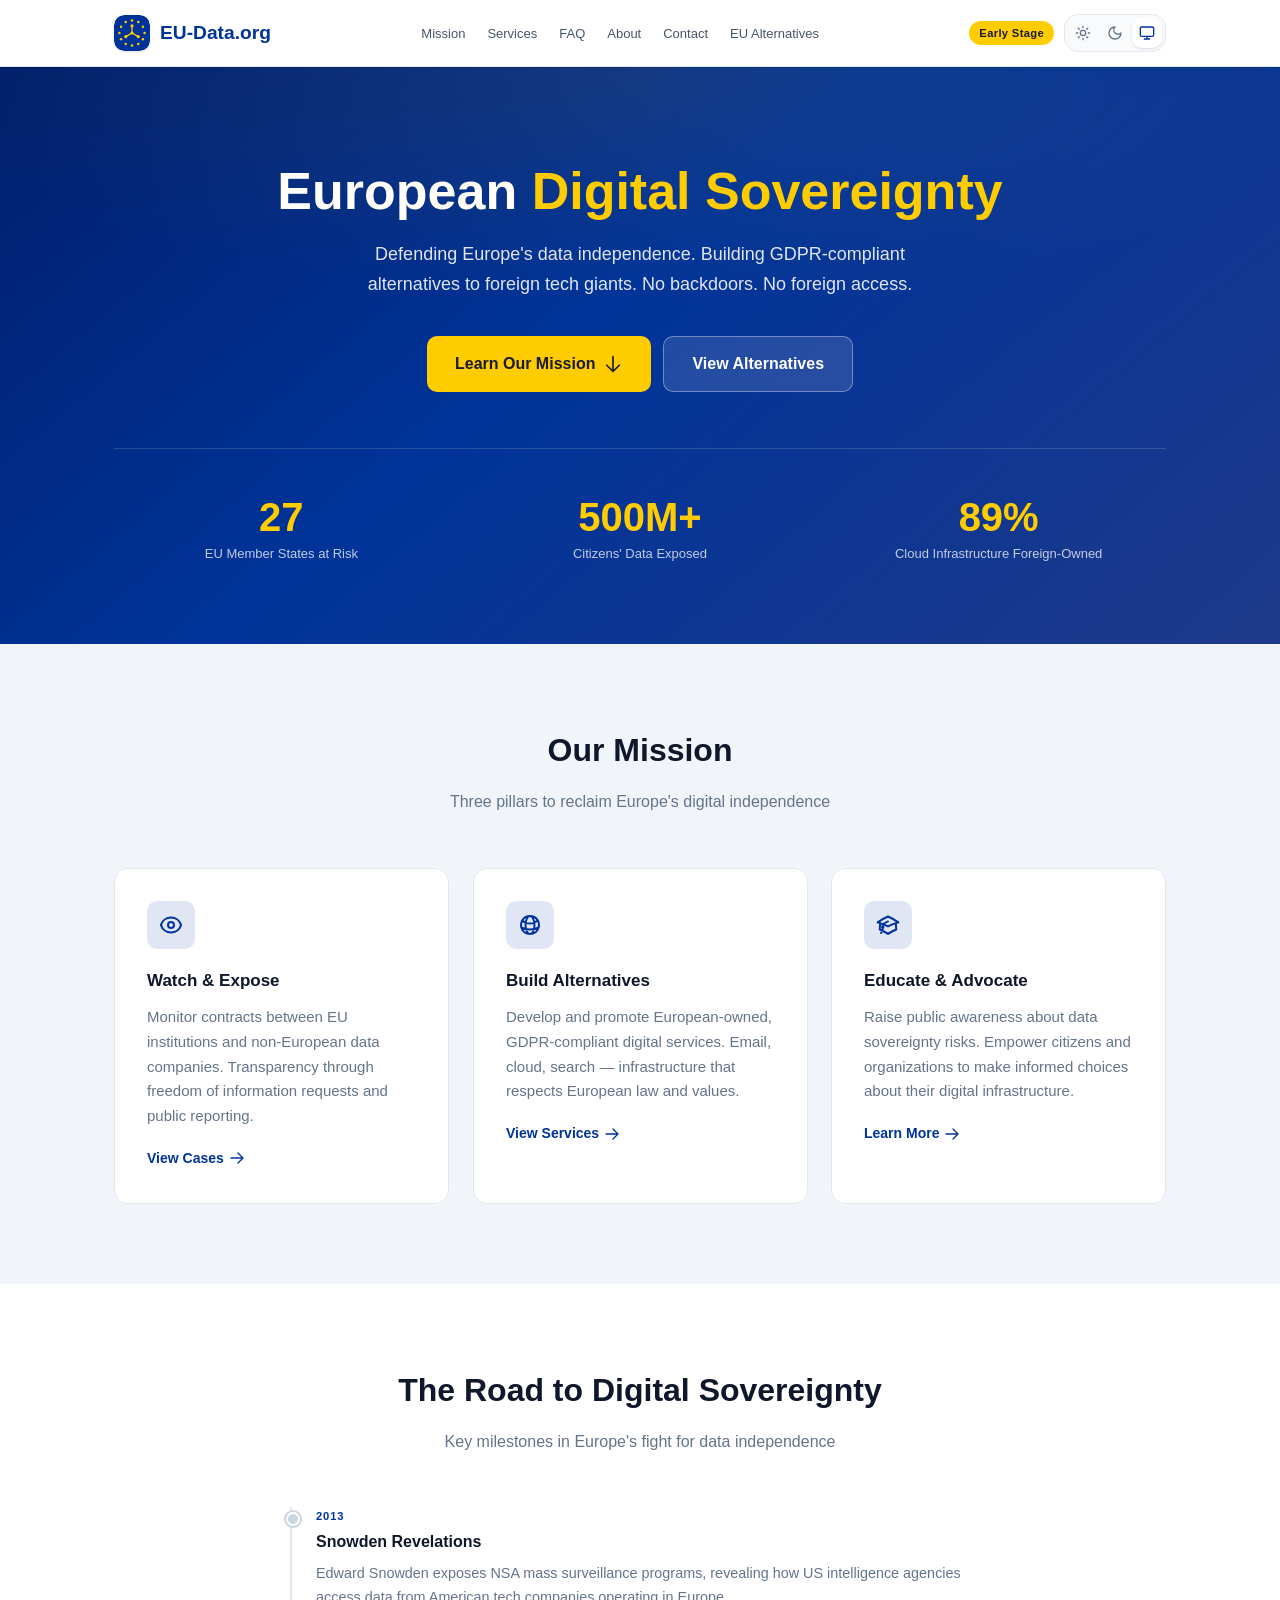
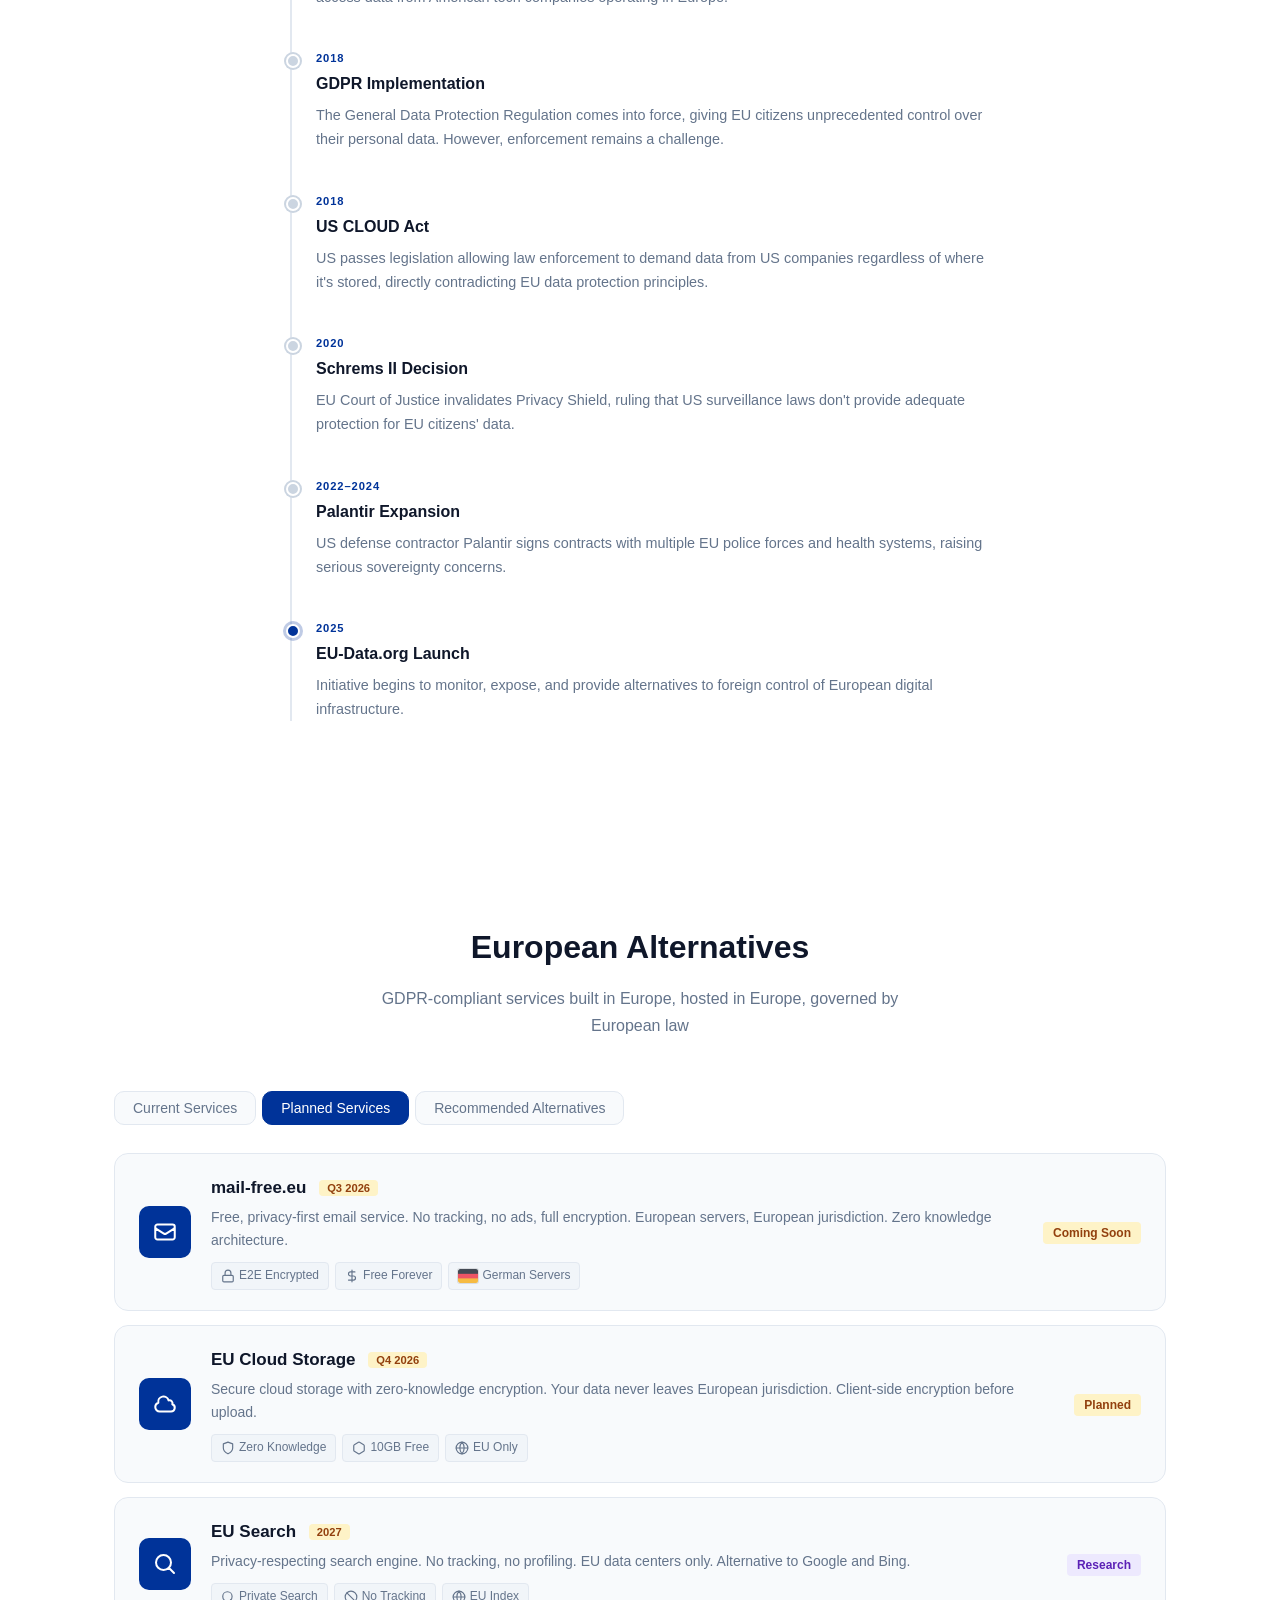
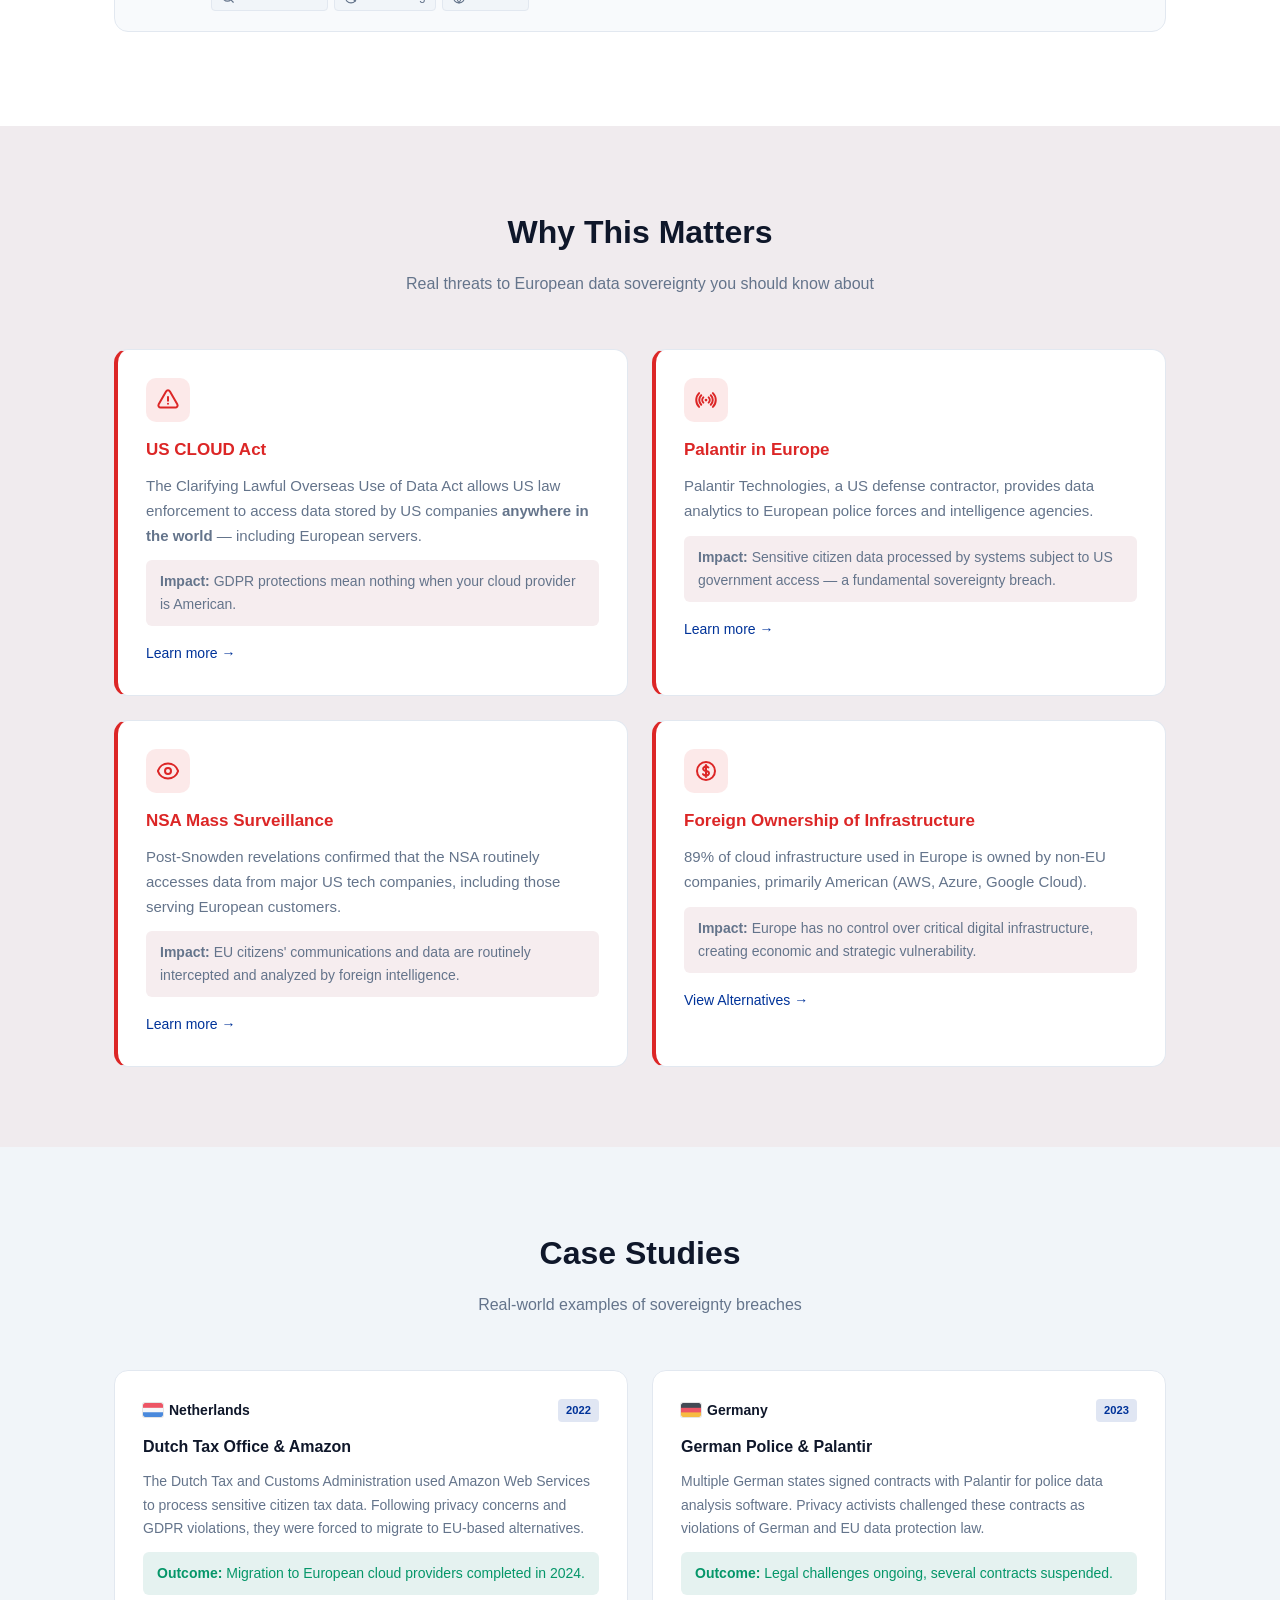
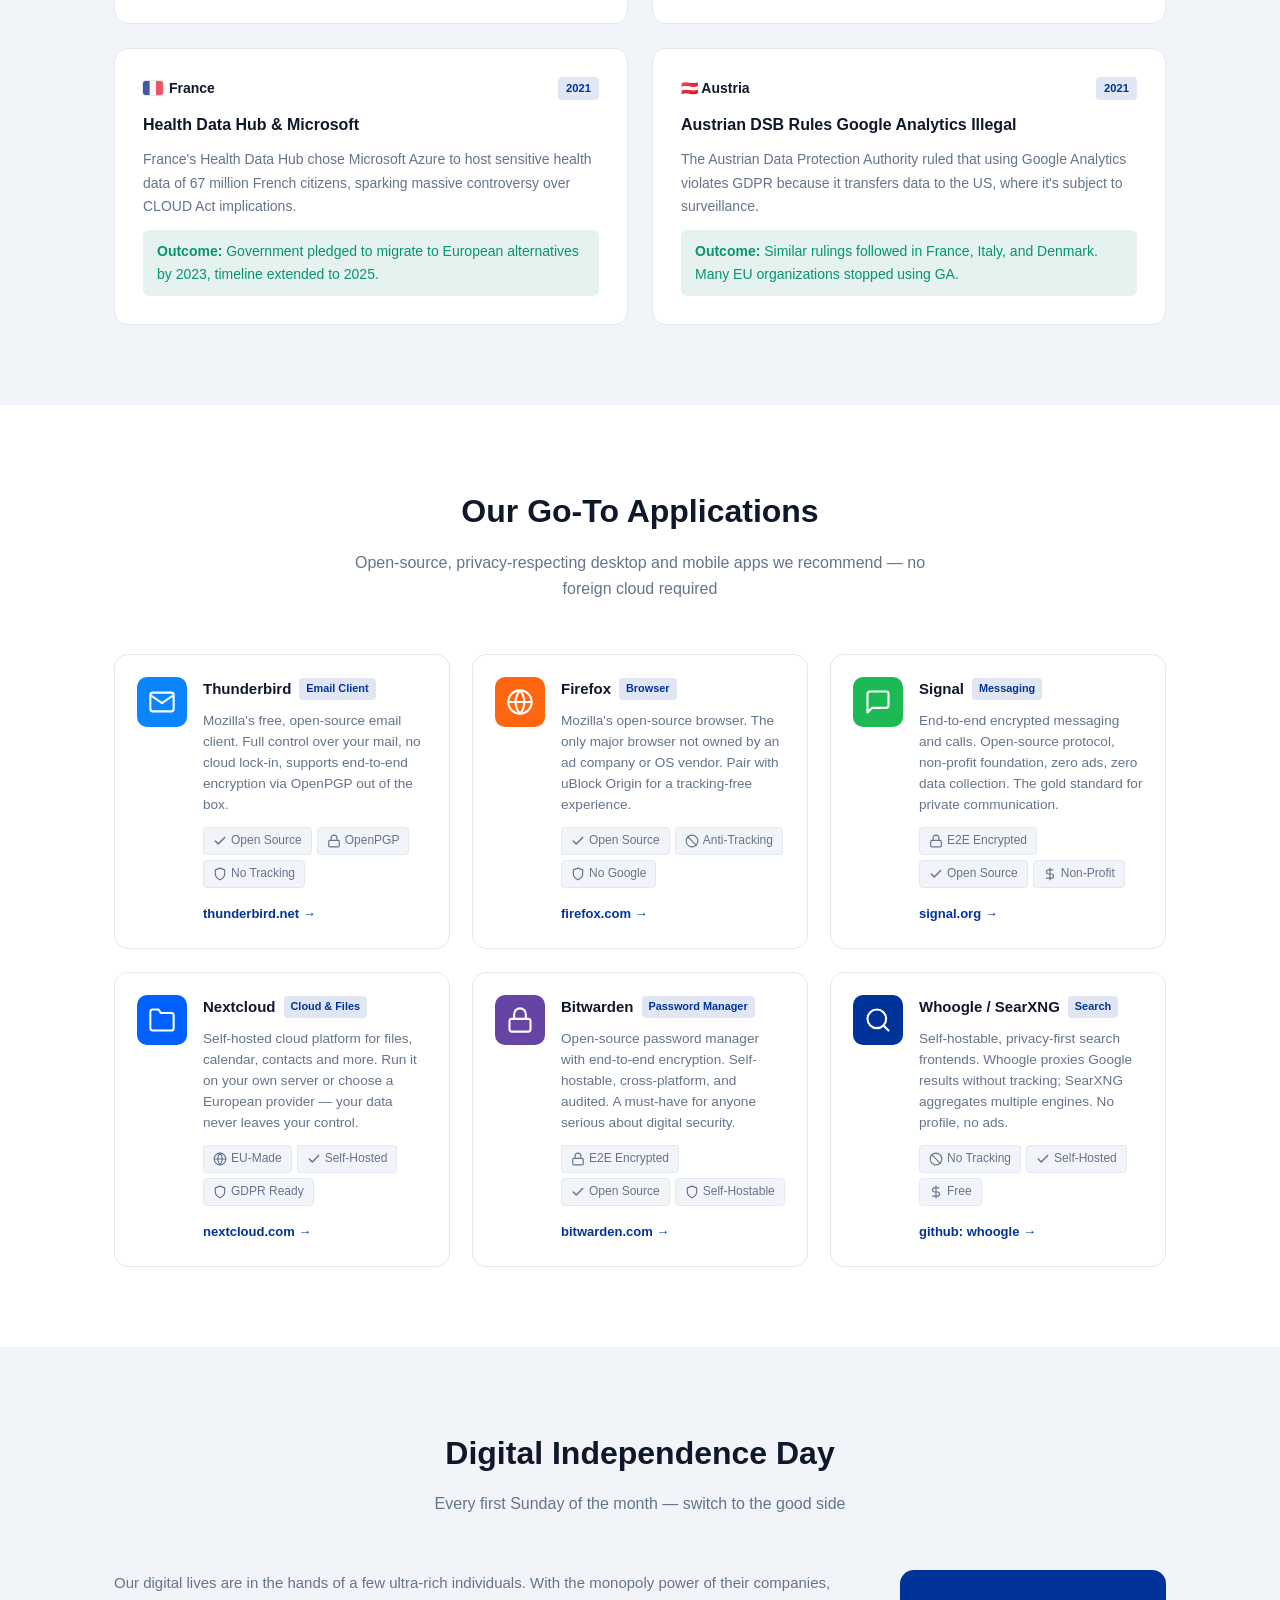
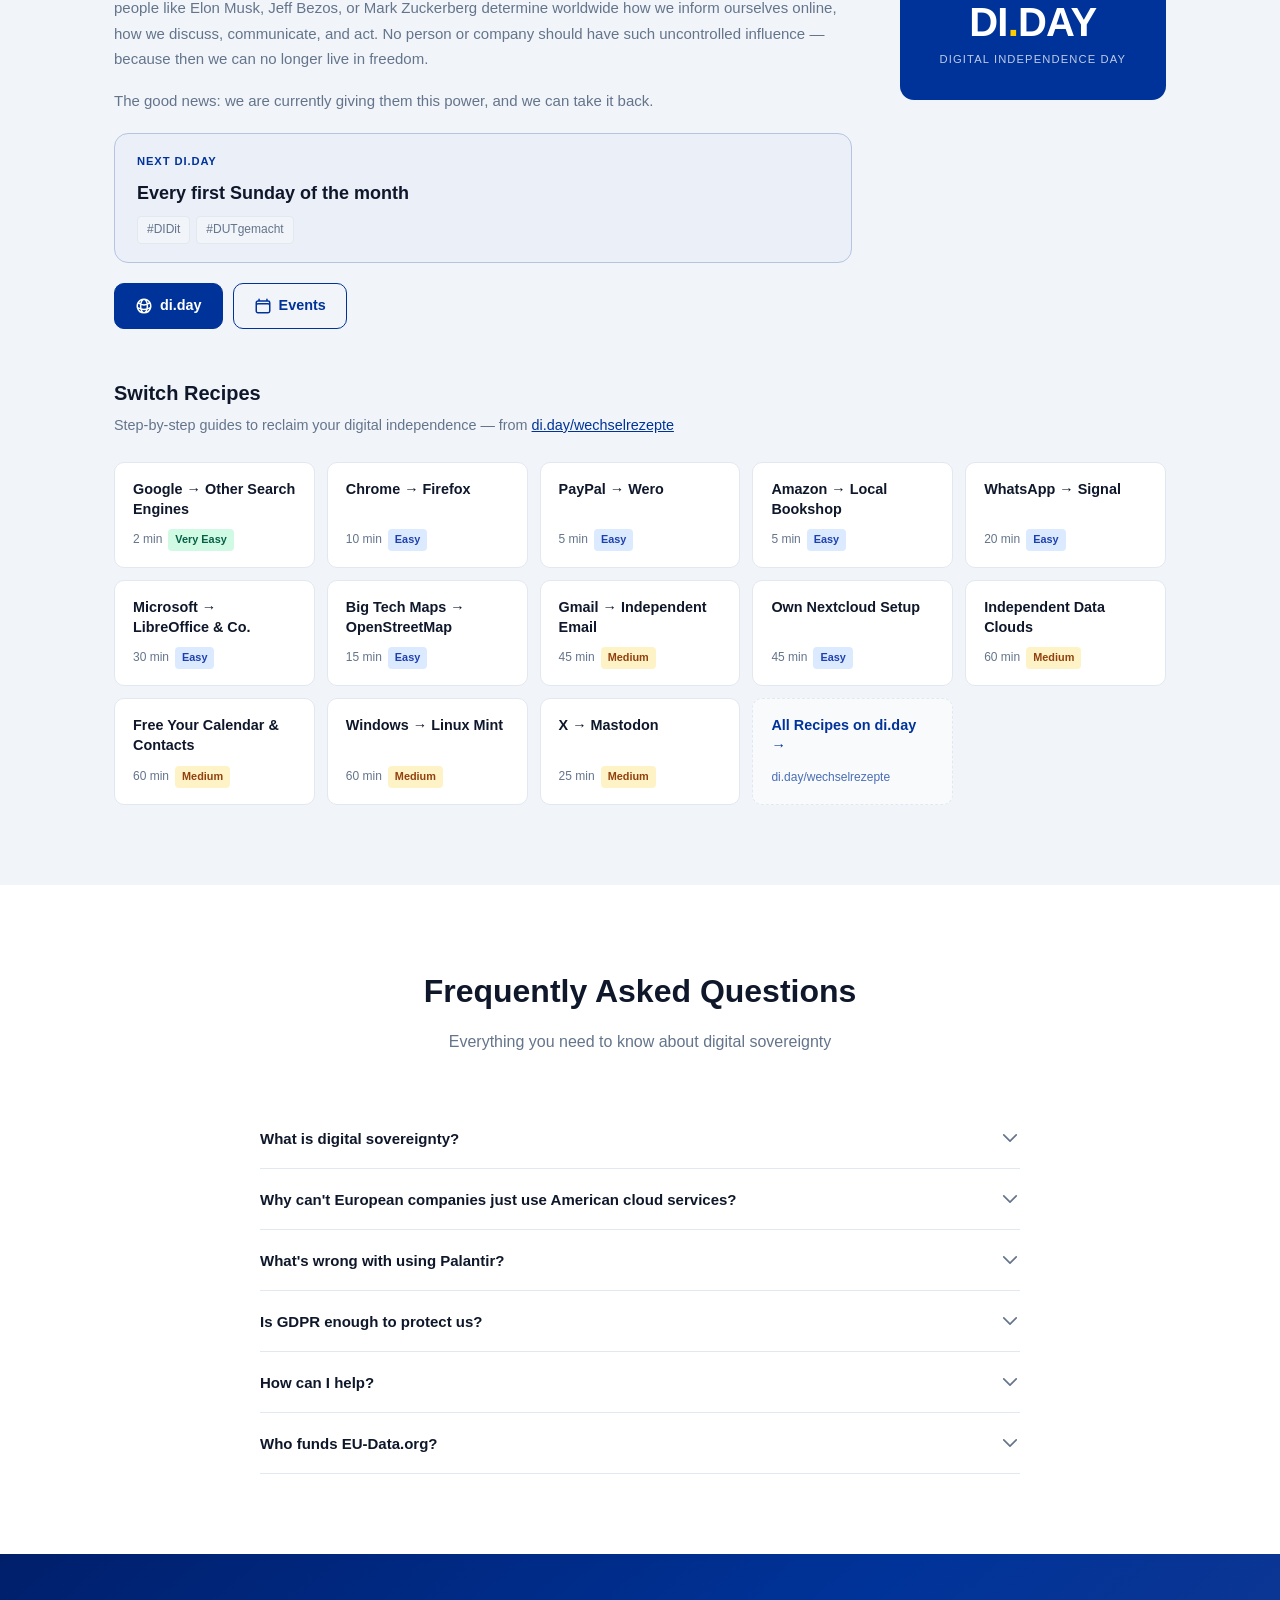
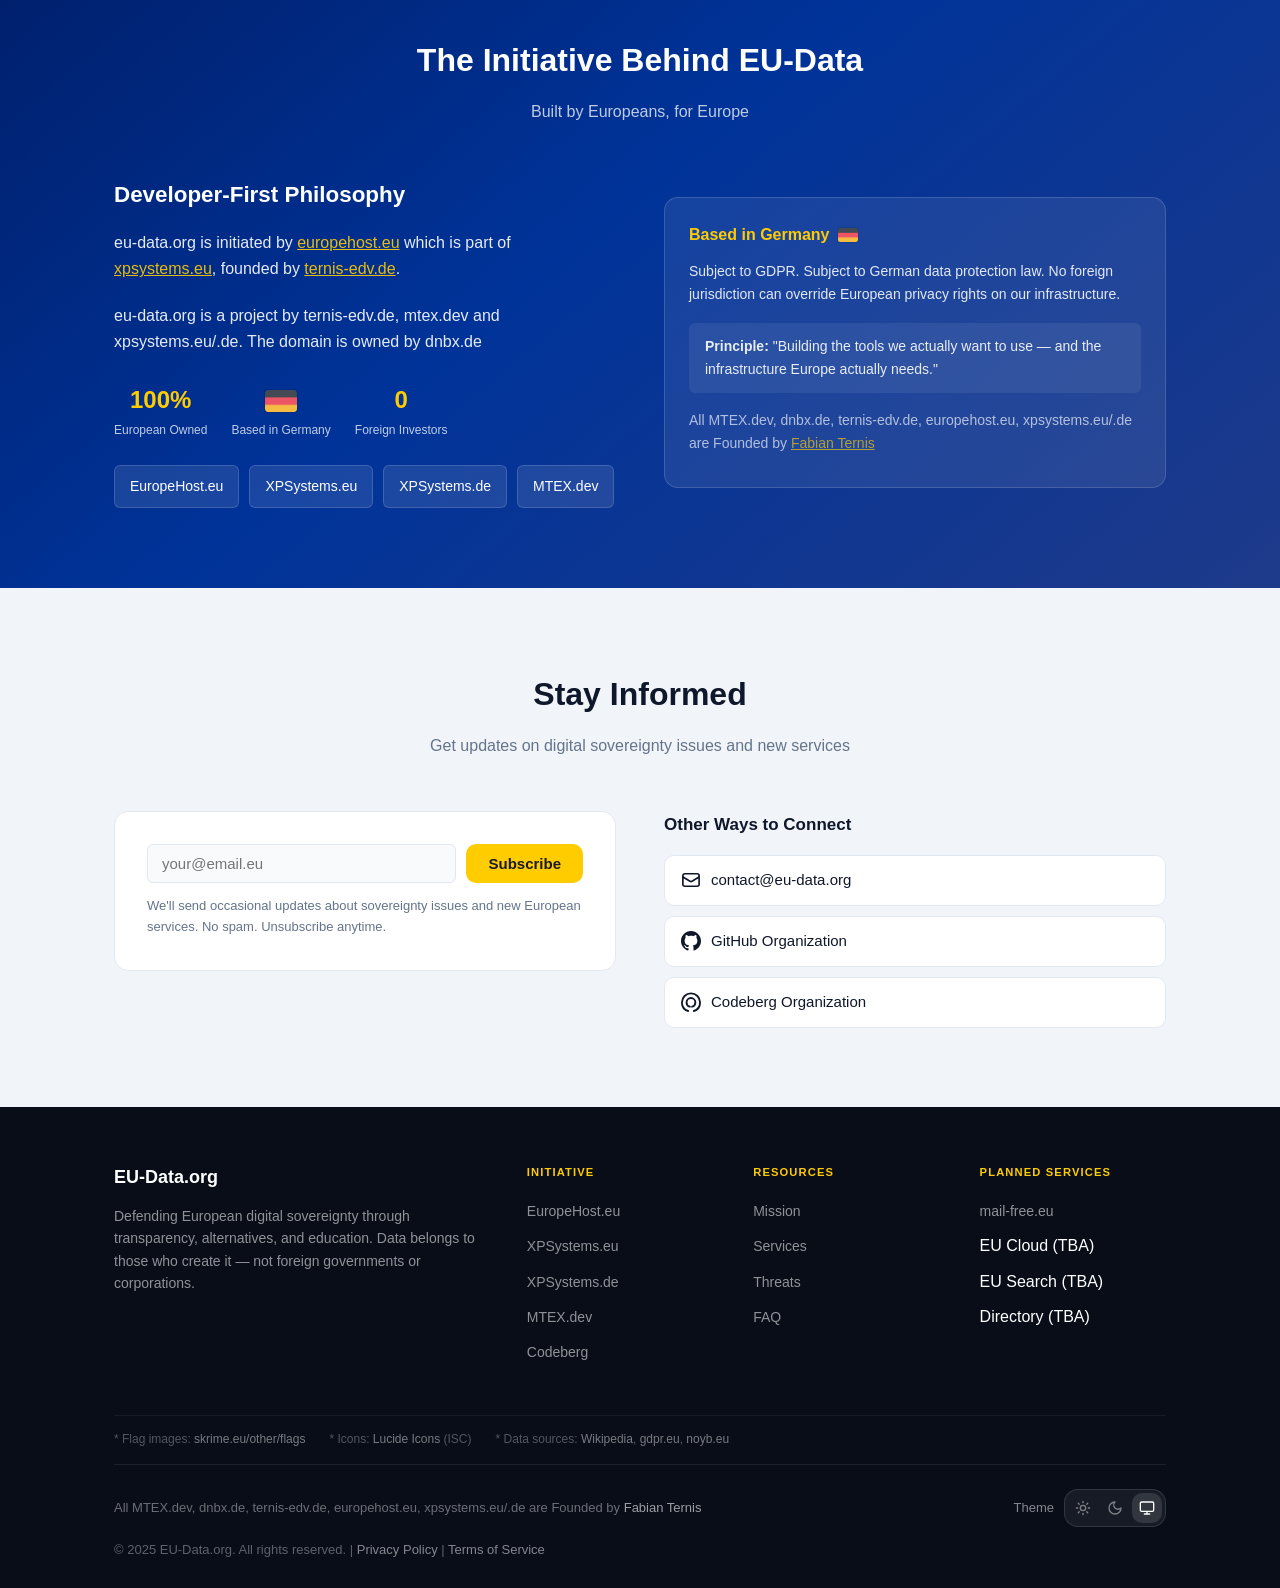
==== commit dfb6ca20: "Reduce navigation items and update external link - Remove "Timeline", "Threats", "Case Studies", "Ou" ====
--- a/index.html
+++ b/index.html
@@ -36,15 +36,11 @@
             <nav class="nav" id="nav">
                 <ul class="nav-list">
                     <li><a href="#mission">Mission</a></li>
-                    <li><a href="#timeline">Timeline</a></li>
                     <li><a href="#services">Services</a></li>
-                    <li><a href="#threats">Threats</a></li>
-                    <li><a href="#cases">Case Studies</a></li>
-                    <li><a href="#apps">Our Apps</a></li>
-                    <li><a href="#diday">DI Day</a></li>
                     <li><a href="#faq">FAQ</a></li>
+                    <li><a href="#about">About</a></li>
                     <li><a href="#contact">Contact</a></li>
-                    <li><a href="https://european-alternatives.eu/" target="_blank" rel="noopener noreferrer">External Site</a></li>
+                    <li><a href="https://european-alternatives.eu/" target="_blank" rel="noopener noreferrer">EU Alternatives</a></li>
                 </ul>
             </nav>
 
